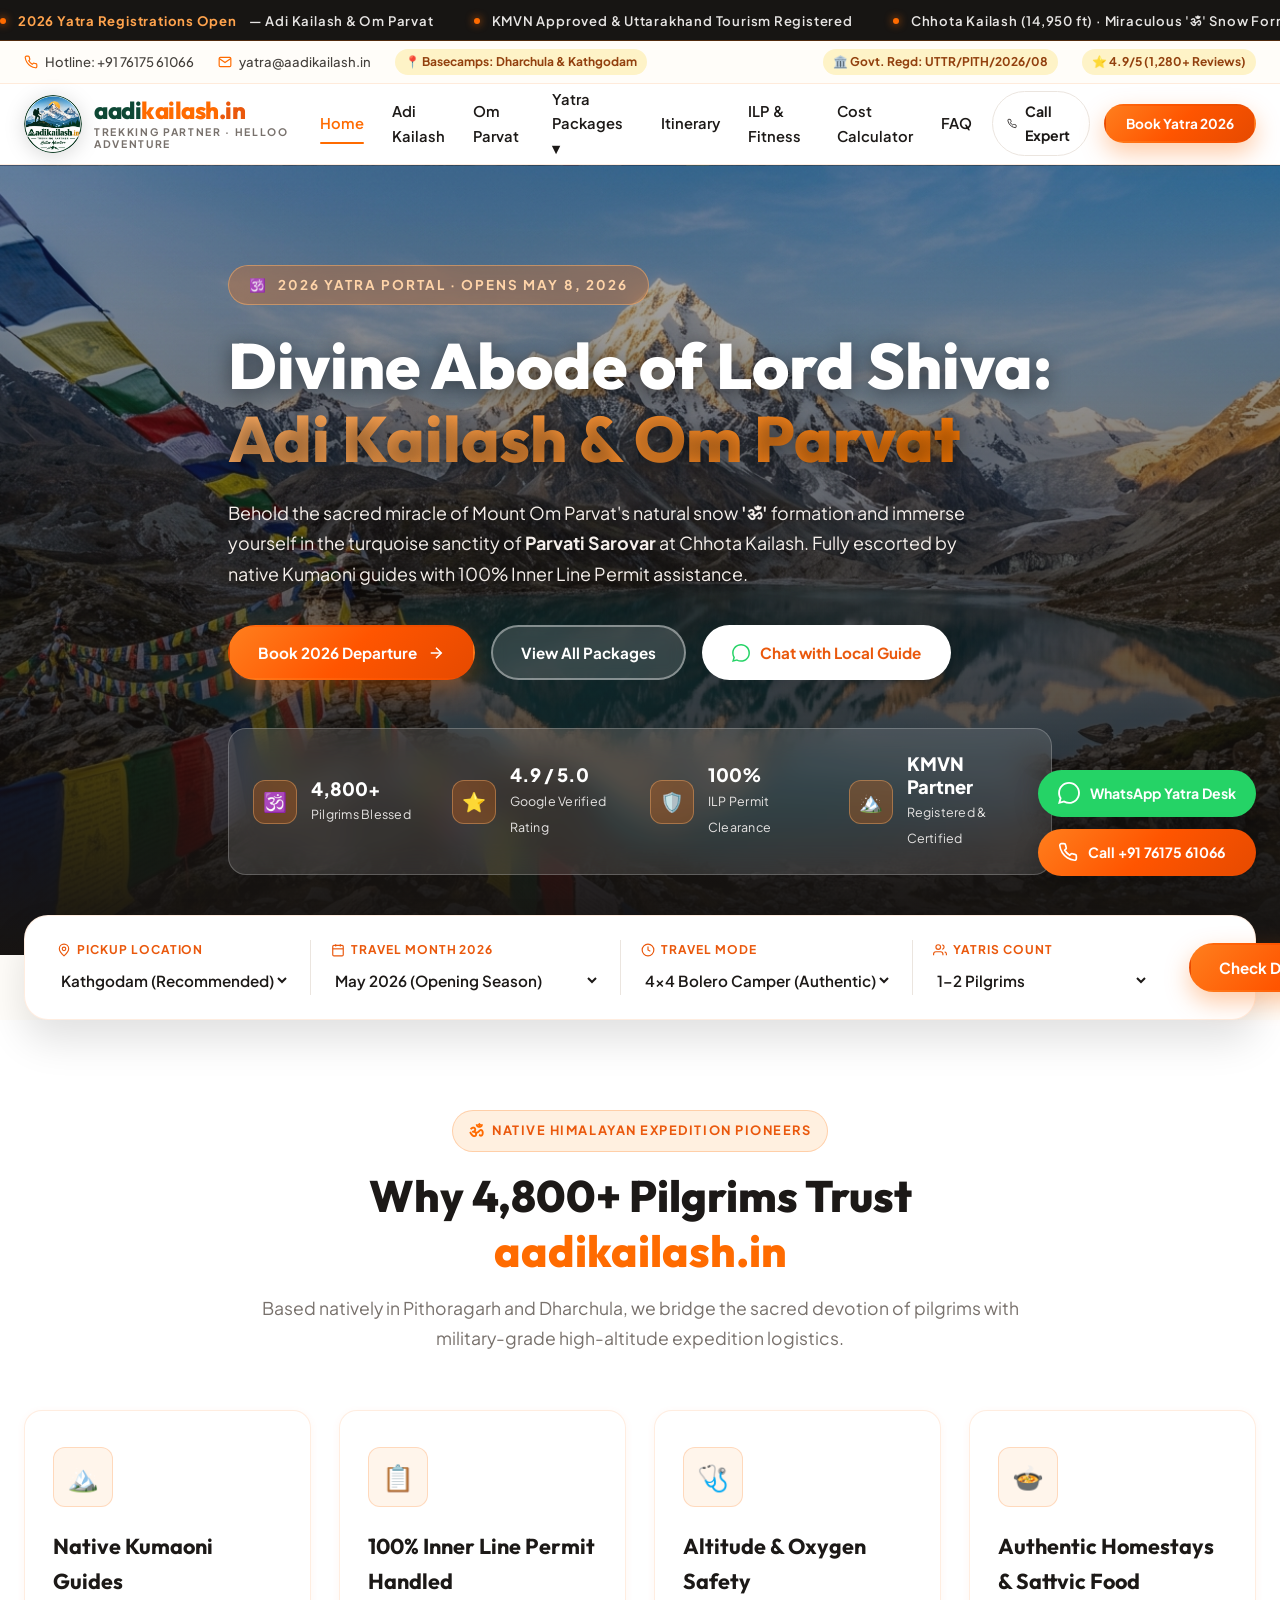
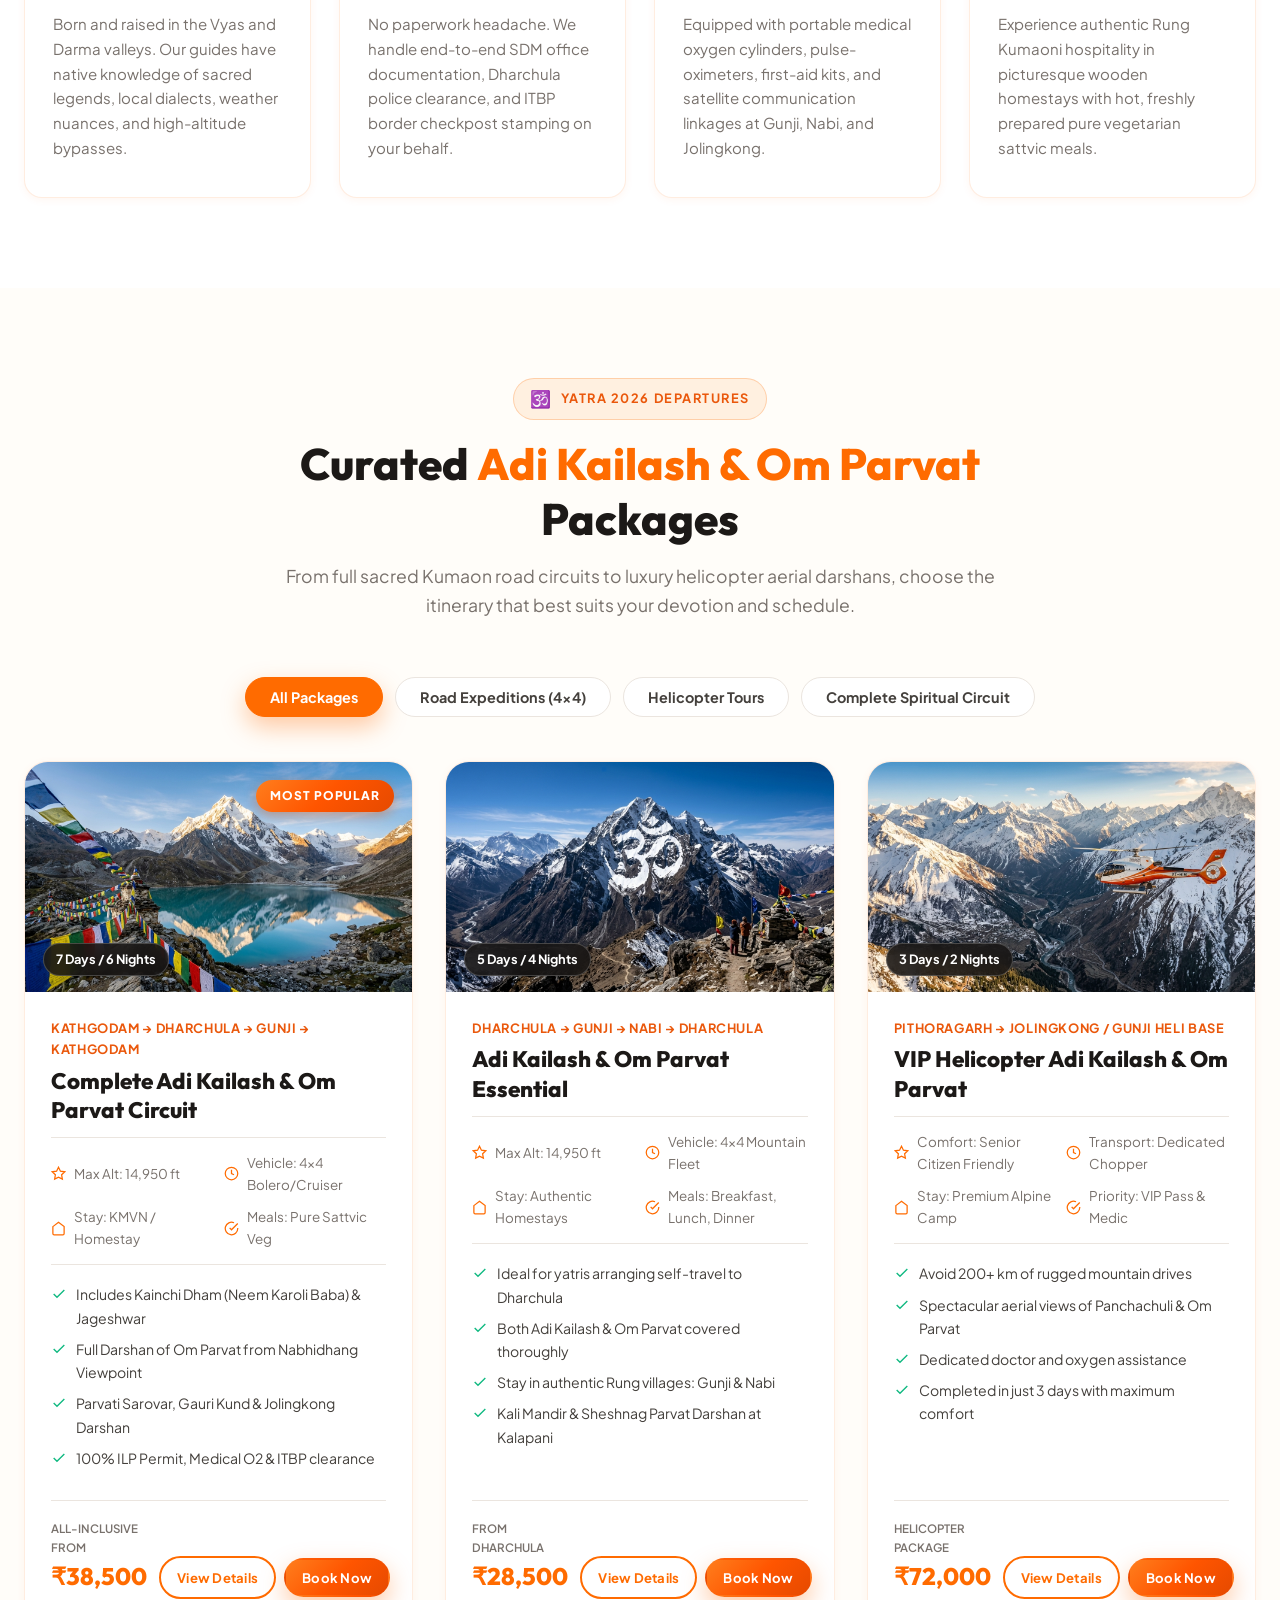
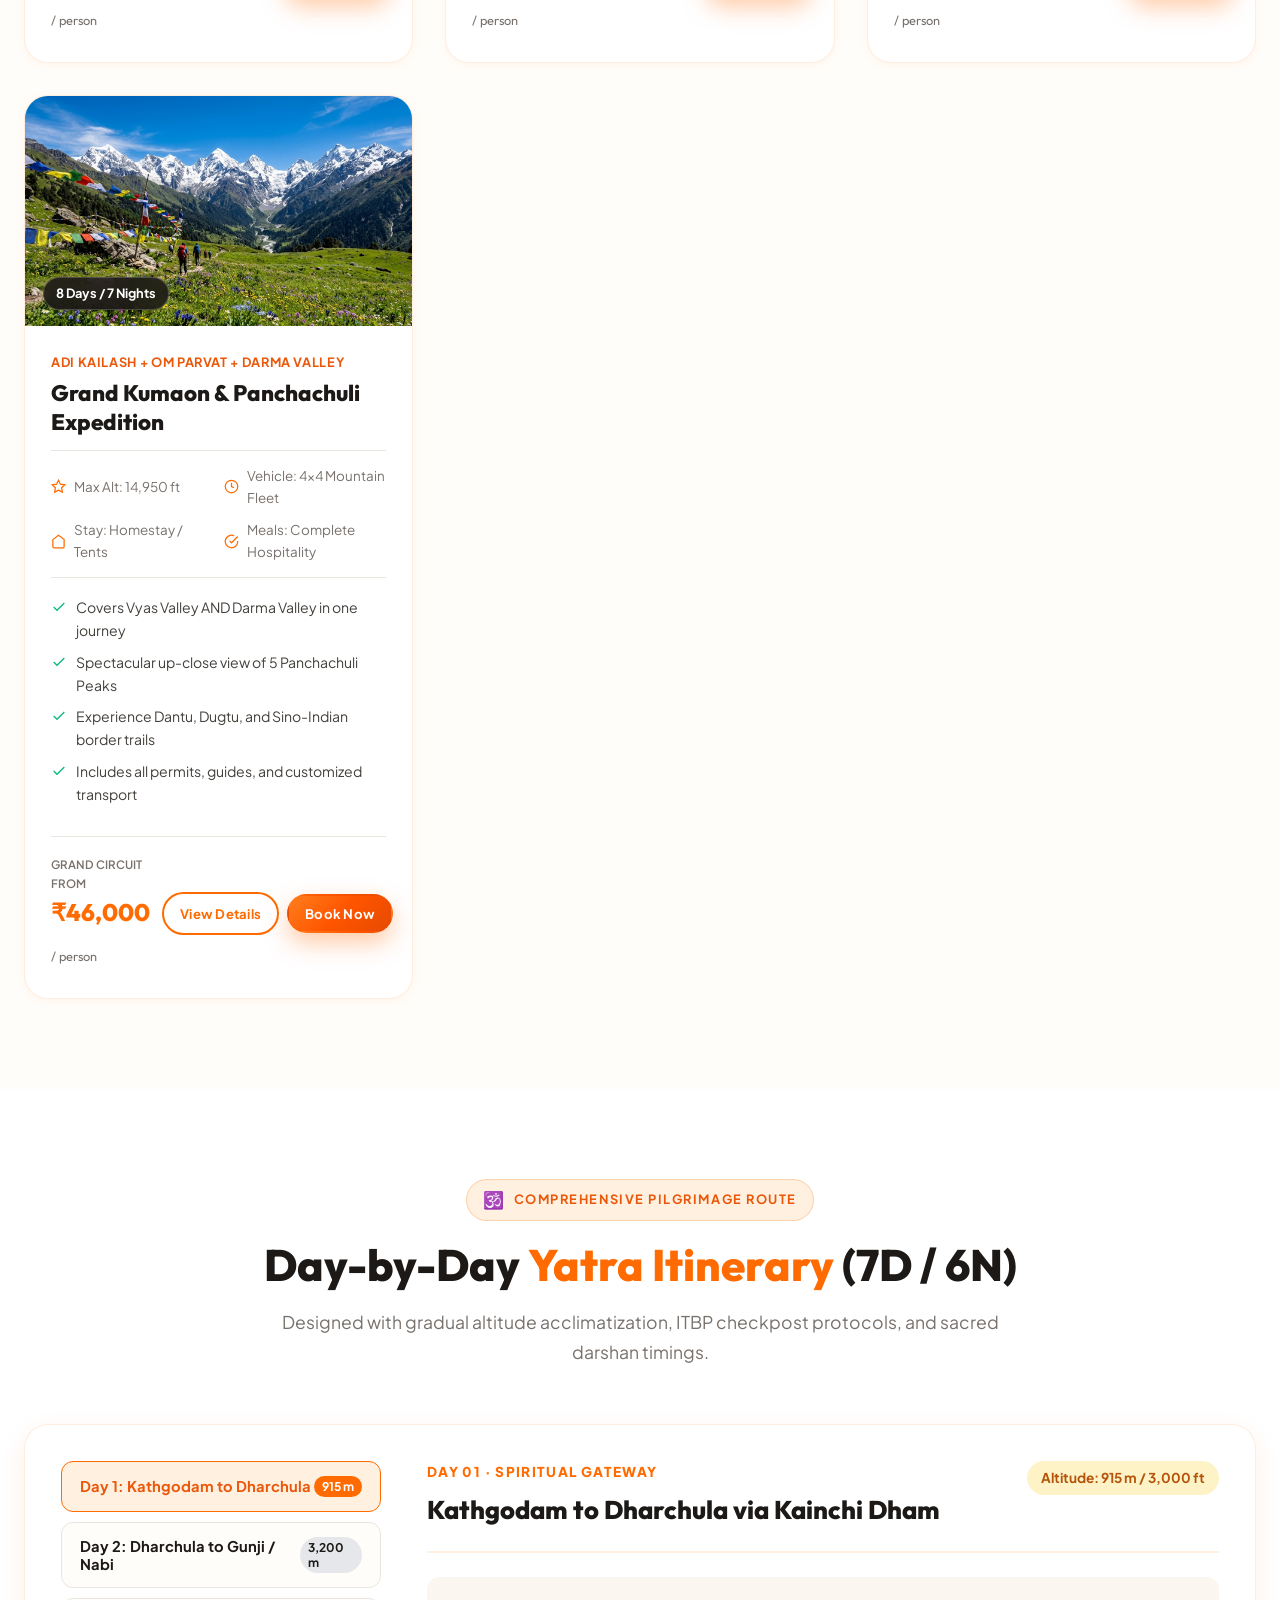
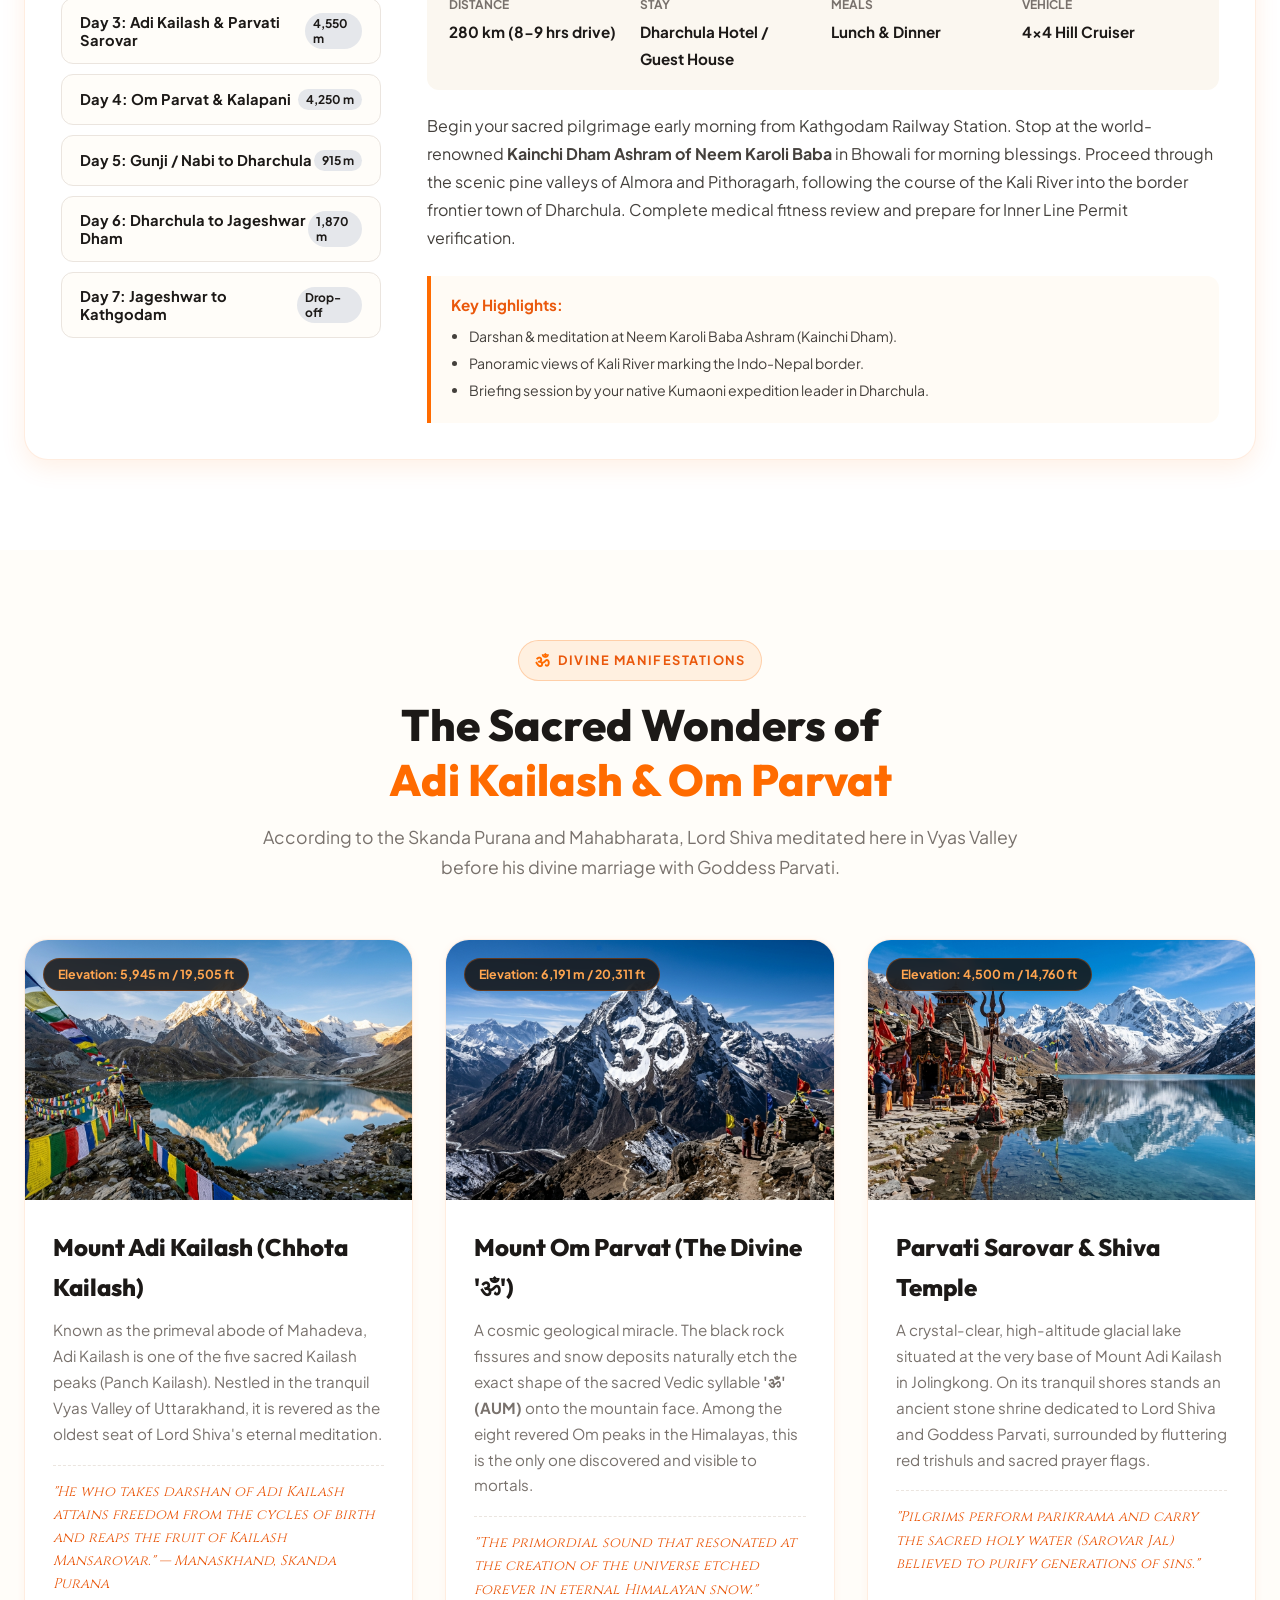
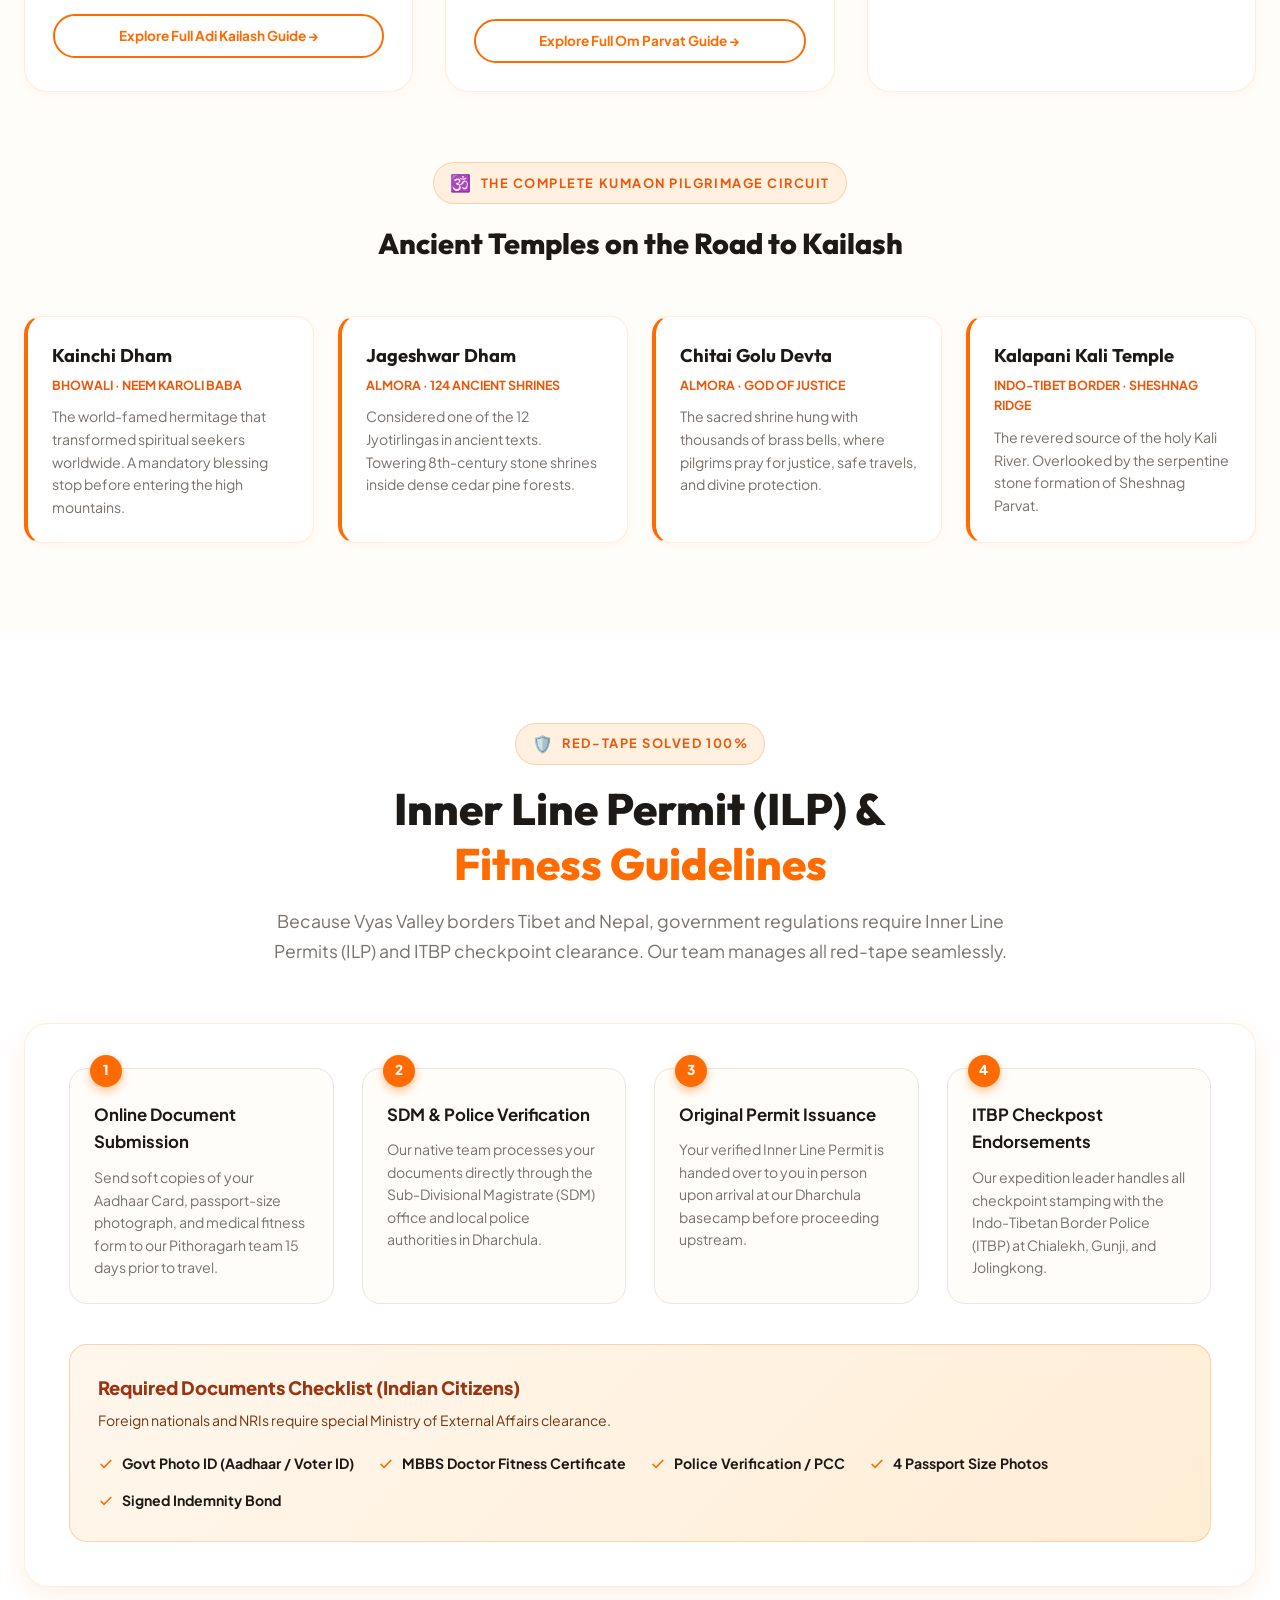
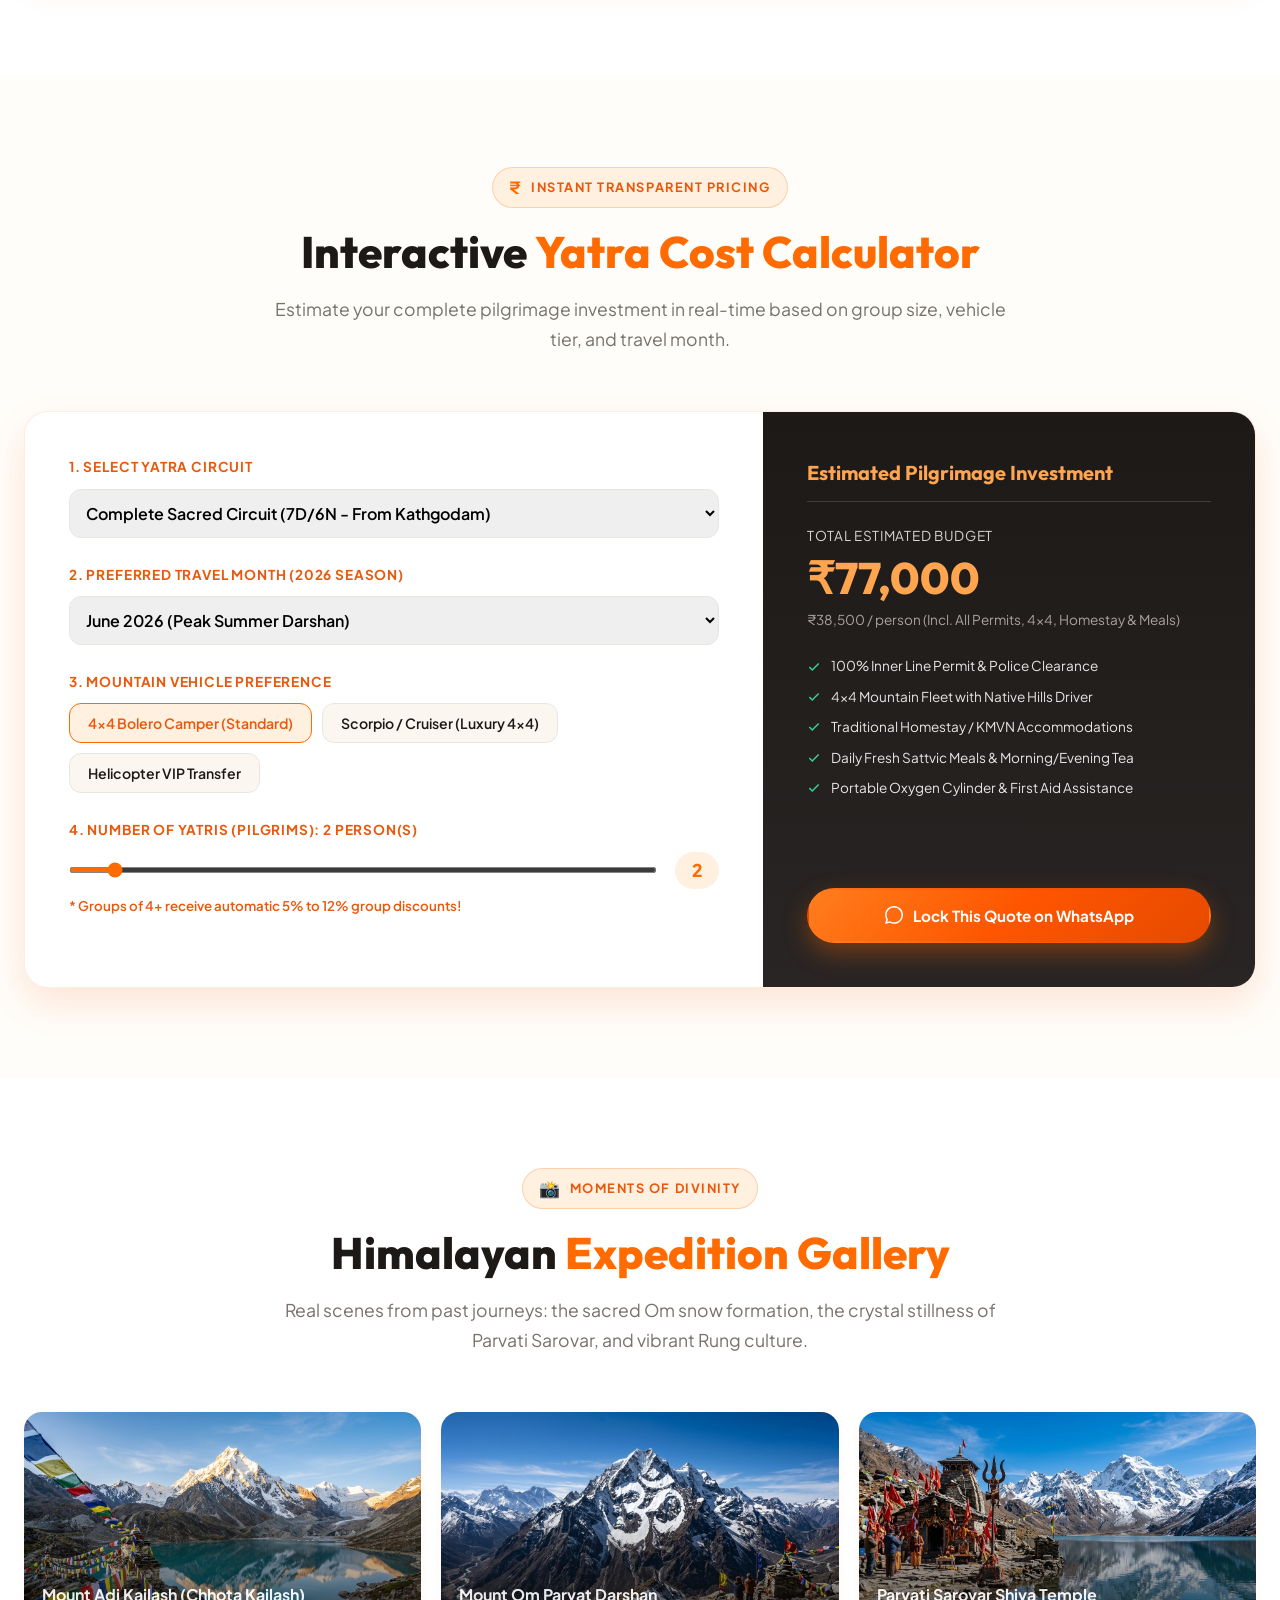
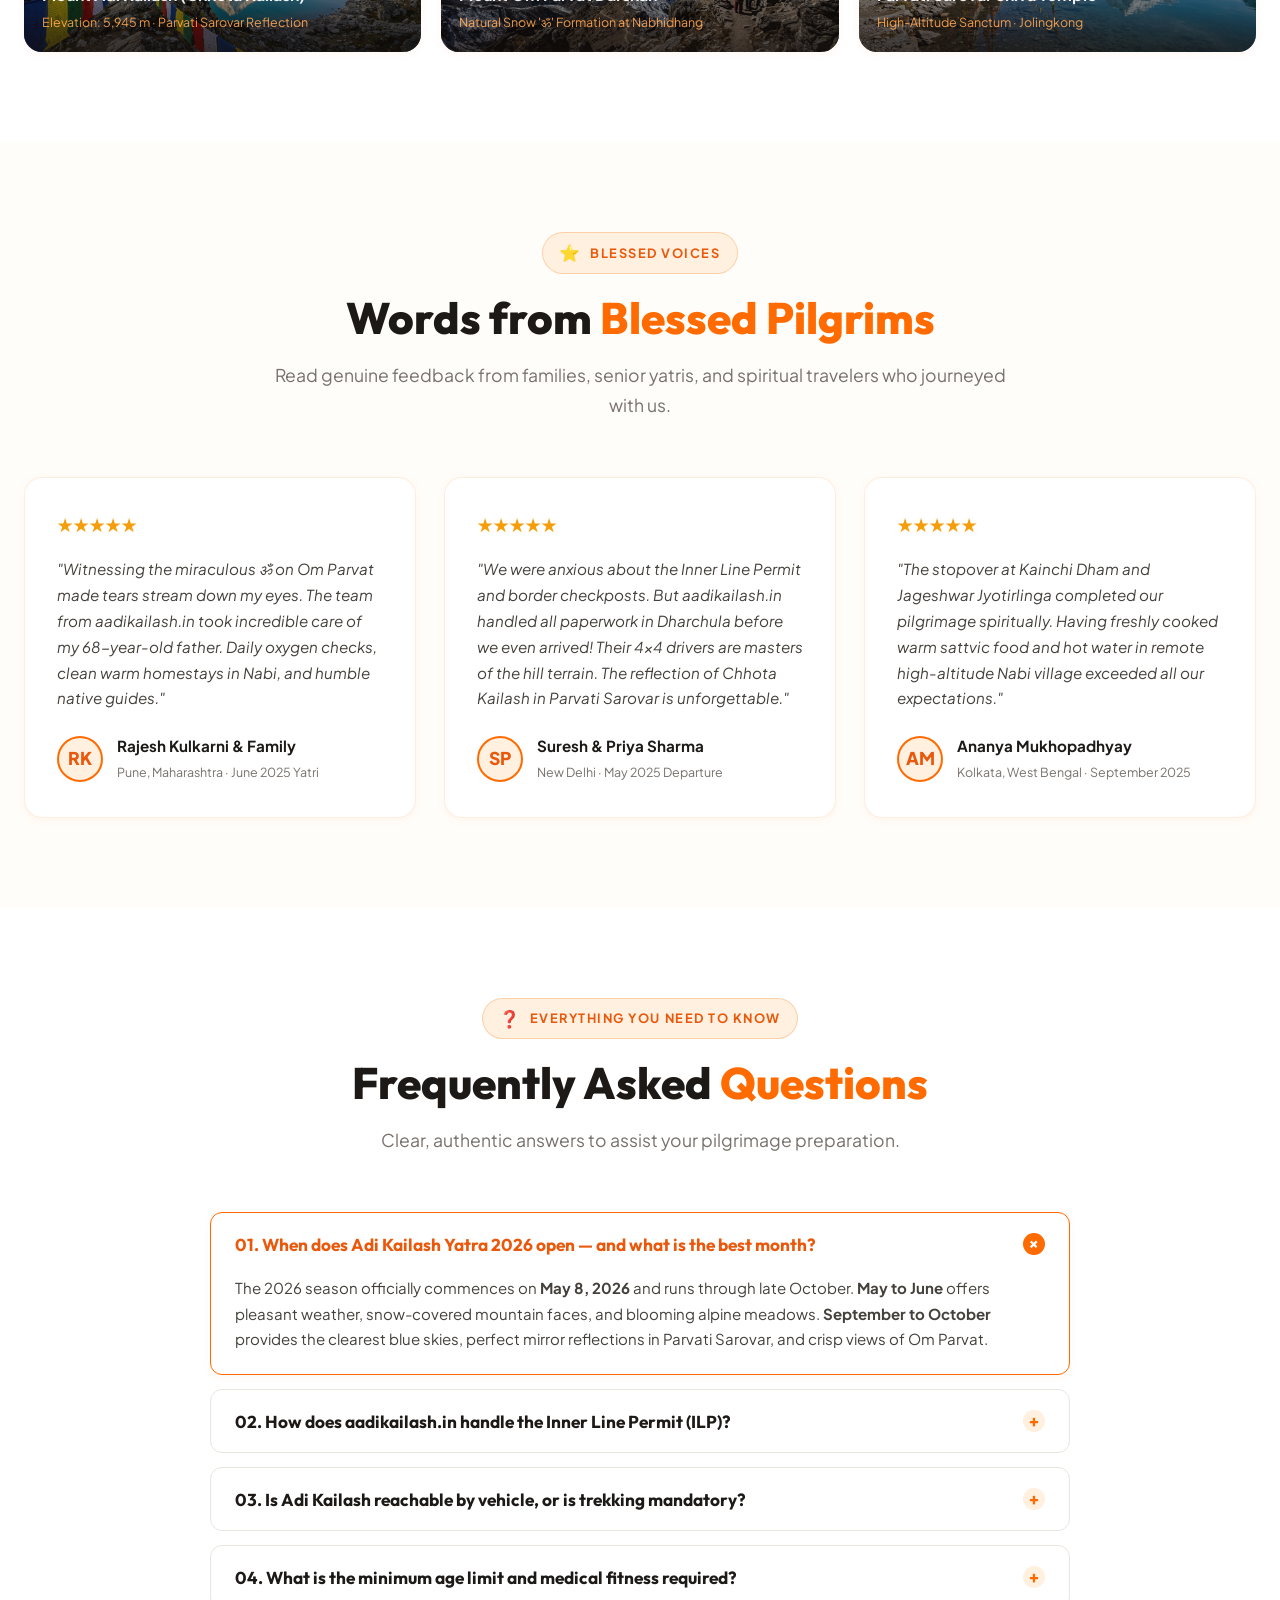
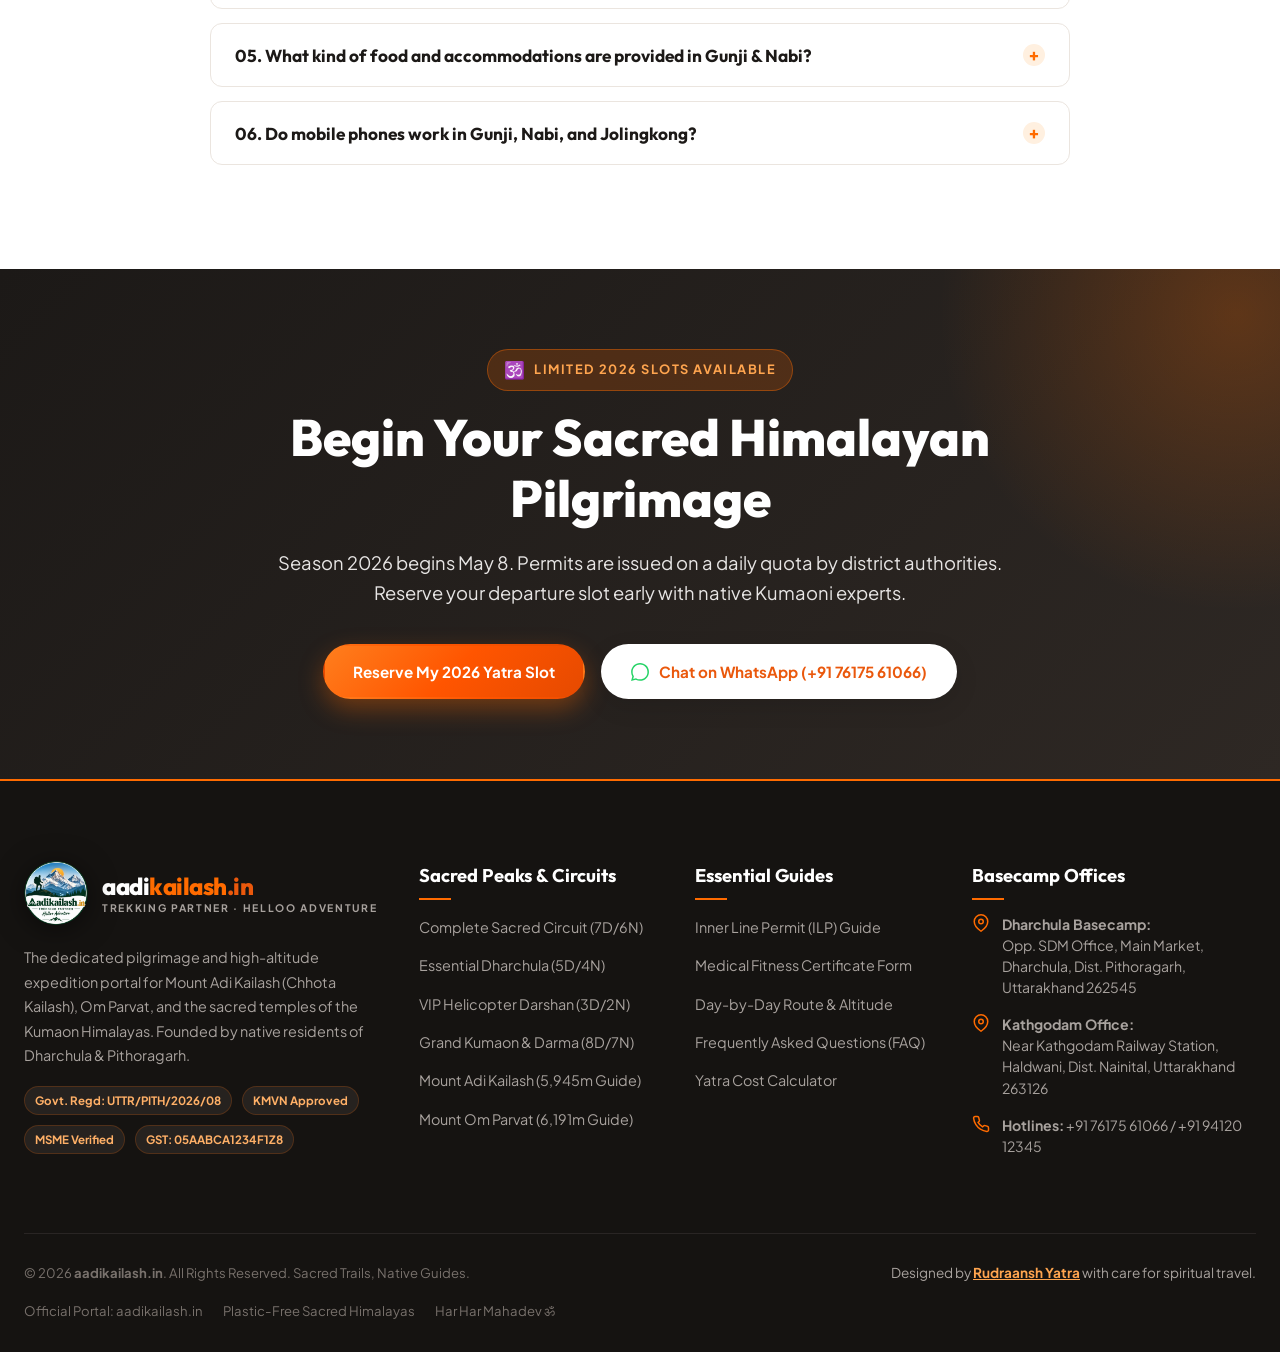
==== index.html @ 879757a5 "Initial release of aadikailash.in portal with dedicated package pages, FAQ hub, and official brand l" ====
<!DOCTYPE html>
<html lang="en">
<head>
  <meta charset="UTF-8">
  <meta name="viewport" content="width=device-width, initial-scale=1.0">
  <title>Adi Kailash & Om Parvat Yatra 2026 | aadikailash.in - Official Kumaon Expeditions</title>
  <meta name="description" content="Official pilgrimage portal for Adi Kailash (Chhota Kailash) and Om Parvat Yatra 2026. Native Kumaoni guides, 100% Inner Line Permit (ILP) assistance, KMVN approved, 4x4 mountain vehicles & medical oxygen support.">
  <meta name="keywords" content="Adi Kailash Yatra 2026, Om Parvat Yatra, Chhota Kailash, Parvati Sarovar, Jolingkong, Nabhidhang, Gunji Village, Dharchula, Kainchi Dham, Uttarakhand Tourism, aadikailash.in">
  
  <!-- Open Graph / Social Meta -->
  <meta property="og:title" content="Adi Kailash & Om Parvat Yatra 2026 | aadikailash.in">
  <meta property="og:description" content="Experience the divine miracle of Om Parvat and Mount Adi Kailash in Uttarakhand. 100% permit assistance, verified native guides, and authentic homestays.">
  <meta property="og:image" content="assets/images/hero-adi-kailash.jpg">
  <meta property="og:url" content="https://aadikailash.in">
  <meta property="og:type" content="website">

  <!-- Favicon -->
  <link rel="icon" type="image/png" href="assets/images/favicon.png">
  <link rel="apple-touch-icon" href="assets/images/favicon.png">

  <!-- Stylesheet -->
  <link rel="stylesheet" href="style.css">

  <!-- Structured Schema Data for Travel Agency & Pilgrimage -->
  <script type="application/ld+json">
  {
    "@context": "https://schema.org",
    "@type": "TravelAgency",
    "name": "aadikailash.in",
    "alternateName": "Adi Kailash & Om Parvat Expeditions - Trekking Partner Helloo Adventure",
    "url": "https://aadikailash.in",
    "logo": "https://aadikailash.in/assets/images/brand-logo.png",
    "telephone": "+917617561066",
    "priceRange": "₹₹₹",
    "address": {
      "@type": "PostalAddress",
      "streetAddress": "Main Market, Dharchula / Pithoragarh",
      "addressLocality": "Pithoragarh",
      "addressRegion": "Uttarakhand",
      "postalCode": "262545",
      "addressCountry": "IN"
    },
    "geo": {
      "@type": "GeoCoordinates",
      "latitude": "29.8516",
      "longitude": "80.5404"
    },
    "aggregateRating": {
      "@type": "AggregateRating",
      "ratingValue": "4.9",
      "reviewCount": "1280"
    }
  }
  </script>
</head>
<body>

  <!-- ==========================================================================
       1. TOP MARQUEE TICKER (GOTREK STYLE)
       ========================================================================== -->
  <div class="announcement-ticker" role="region" aria-label="Yatra Announcements">
    <div class="ticker-track">
      <div class="ticker-item">
        <span class="dot"></span>
        <span class="ticker-highlight">2026 Yatra Registrations Open</span> — Adi Kailash &amp; Om Parvat
      </div>
      <div class="ticker-item">
        <span class="dot"></span>
        <span>KMVN Approved &amp; Uttarakhand Tourism Registered</span>
      </div>
      <div class="ticker-item">
        <span class="dot"></span>
        <span>Chhota Kailash (14,950 ft) · Miraculous 'ॐ' Snow Formation · Parvati Sarovar</span>
      </div>
      <div class="ticker-item">
        <span class="dot"></span>
        <span class="ticker-highlight">100% Inner Line Permit (ILP) &amp; ITBP Clearance Handled</span>
      </div>
      <div class="ticker-item">
        <span class="dot"></span>
        <span>4.9 ★ Google Rating · 4,800+ Blessed Pilgrims</span>
      </div>
      <div class="ticker-item">
        <span class="dot"></span>
        <span>High-Altitude 4x4 Fleet &amp; Medical Oxygen Onboard</span>
      </div>
      <!-- Loop Items for continuous smooth scrolling -->
      <div class="ticker-item">
        <span class="dot"></span>
        <span class="ticker-highlight">2026 Yatra Registrations Open</span> — Adi Kailash &amp; Om Parvat
      </div>
      <div class="ticker-item">
        <span class="dot"></span>
        <span>KMVN Approved &amp; Uttarakhand Tourism Registered</span>
      </div>
      <div class="ticker-item">
        <span class="dot"></span>
        <span>Chhota Kailash (14,950 ft) · Miraculous 'ॐ' Snow Formation · Parvati Sarovar</span>
      </div>
      <div class="ticker-item">
        <span class="dot"></span>
        <span class="ticker-highlight">100% Inner Line Permit (ILP) &amp; ITBP Clearance Handled</span>
      </div>
    </div>
  </div>

  <!-- ==========================================================================
       2. TOP BAR (CONTACT & CREDENTIALS)
       ========================================================================== -->
  <div class="top-bar">
    <div class="container top-bar-inner">
      <div class="top-bar-left">
        <a href="tel:+917617561066" class="top-contact-link">
          <svg viewBox="0 0 24 24" fill="none" stroke="currentColor" stroke-width="2"><path d="M22 16.92v3a2 2 0 0 1-2.18 2 19.79 19.79 0 0 1-8.63-3.07 19.5 19.5 0 0 1-6-6 19.79 19.79 0 0 1-3.07-8.67A2 2 0 0 1 4.11 2h3a2 2 0 0 1 2 1.72 12.84 12.84 0 0 0 .7 2.81 2 2 0 0 1-.45 2.11L8.09 9.91a16 16 0 0 0 6 6l1.27-1.27a2 2 0 0 1 2.11-.45 12.84 12.84 0 0 0 2.81.7A2 2 0 0 1 22 16.92z"></path></svg>
          Hotline: +91 76175 61066
        </a>
        <a href="mailto:yatra@aadikailash.in" class="top-contact-link">
          <svg viewBox="0 0 24 24" fill="none" stroke="currentColor" stroke-width="2"><path d="M4 4h16c1.1 0 2 .9 2 2v12c0 1.1-.9 2-2 2H4c-1.1 0-2-.9-2-2V6c0-1.1.9-2 2-2z"></path><polyline points="22,6 12,13 2,6"></polyline></svg>
          yatra@aadikailash.in
        </a>
        <span class="trust-pill">📍 Basecamps: Dharchula &amp; Kathgodam</span>
      </div>
      <div class="top-bar-right">
        <span class="trust-pill">🏛️ Govt. Regd: UTTR/PITH/2026/08</span>
        <span class="trust-pill">⭐ 4.9/5 (1,280+ Reviews)</span>
      </div>
    </div>
  </div>

  <!-- ==========================================================================
       3. MAIN NAVIGATION HEADER
       ========================================================================== -->
  <header class="main-header" id="mainHeader">
    <div class="container header-inner">
      <div class="logo-wrapper">
        <a href="index.html" class="logo-link">
          <img src="assets/images/brand-logo.png" alt="aadikailash.in - Trekking Partner Helloo Adventure" class="logo-img">
          <div class="logo-brand-info">
            <div class="logo-brand-title">
              aadi<span class="brand-saffron">kailash</span><span class="brand-dot">.in</span>
            </div>
            <div class="logo-brand-sub">Trekking Partner · Helloo Adventure</div>
          </div>
        </a>
      </div>

      <nav class="nav-menu">
        <a href="#home" class="nav-link active">Home</a>
        <a href="adi-kailash.html" class="nav-link">Adi Kailash</a>
        <a href="om-parvat.html" class="nav-link">Om Parvat</a>
        <div class="nav-dropdown">
          <a href="#packages" class="nav-link">Yatra Packages ▾</a>
          <div class="nav-dropdown-menu">
            <a href="package-complete-circuit.html" class="nav-dropdown-item">
              <span>Complete Circuit (7D/6N)</span>
              <span class="badge">Popular</span>
            </a>
            <a href="package-essential.html" class="nav-dropdown-item">
              <span>Essential Dharchula (5D/4N)</span>
              <span class="badge">Best Value</span>
            </a>
            <a href="package-helicopter.html" class="nav-dropdown-item">
              <span>VIP Helicopter (3D/2N)</span>
              <span class="badge">VIP</span>
            </a>
            <a href="package-grand-kumaon.html" class="nav-dropdown-item">
              <span>Grand Kumaon &amp; Darma (8D/7N)</span>
              <span class="badge">Expedition</span>
            </a>
          </div>
        </div>
        <a href="#itinerary" class="nav-link">Itinerary</a>
        <a href="#permits" class="nav-link">ILP &amp; Fitness</a>
        <a href="#calculator" class="nav-link">Cost Calculator</a>
        <a href="faq.html" class="nav-link">FAQ</a>
      </nav>

      <div class="header-cta-group">
        <a href="tel:+917617561066" class="btn-header-call">
          <svg width="15" height="15" viewBox="0 0 24 24" fill="none" stroke="currentColor" stroke-width="2"><path d="M22 16.92v3a2 2 0 0 1-2.18 2 19.79 19.79 0 0 1-8.63-3.07 19.5 19.5 0 0 1-6-6 19.79 19.79 0 0 1-3.07-8.67A2 2 0 0 1 4.11 2h3a2 2 0 0 1 2 1.72 12.84 12.84 0 0 0 .7 2.81 2 2 0 0 1-.45 2.11L8.09 9.91a16 16 0 0 0 6 6l1.27-1.27a2 2 0 0 1 2.11-.45 12.84 12.84 0 0 0 2.81.7A2 2 0 0 1 22 16.92z"></path></svg>
          Call Expert
        </a>
        <button class="btn btn-primary btn-sm btn-open-booking" data-package-name="Adi Kailash & Om Parvat 2026">
          Book Yatra 2026
        </button>
        <button class="mobile-nav-toggle" id="mobileNavToggle" aria-label="Open Navigation Menu">
          <svg viewBox="0 0 24 24" fill="none" stroke="currentColor" stroke-width="2"><line x1="3" y1="12" x2="21" y2="12"></line><line x1="3" y1="6" x2="21" y2="6"></line><line x1="3" y1="18" x2="21" y2="18"></line></svg>
        </button>
      </div>
    </div>
  </header>

  <!-- Mobile Drawer -->
  <div class="drawer-overlay" id="drawerOverlay"></div>
  <aside class="mobile-drawer" id="mobileDrawer">
    <div class="drawer-header">
      <div style="display: flex; align-items: center; gap: 10px;">
        <img src="assets/images/brand-logo.png" alt="aadikailash.in" class="drawer-logo-img">
        <div class="logo-brand-info">
          <div class="logo-brand-title" style="font-size: 1.25rem;">
            aadi<span class="brand-saffron">kailash</span><span class="brand-dot">.in</span>
          </div>
          <div class="logo-brand-sub">Trekking Partner</div>
        </div>
      </div>
      <button class="drawer-close-btn" id="drawerCloseBtn">&times;</button>
    </div>
    <div class="mobile-nav-links">
      <a href="#home" class="mobile-nav-link">Home</a>
      <a href="adi-kailash.html" class="mobile-nav-link">Mount Adi Kailash Guide</a>
      <a href="om-parvat.html" class="mobile-nav-link">Mount Om Parvat Guide</a>
      <a href="package-complete-circuit.html" class="mobile-nav-link">7D/6N Complete Circuit (₹38,500)</a>
      <a href="package-essential.html" class="mobile-nav-link">5D/4N Essential Dharchula (₹28,500)</a>
      <a href="package-helicopter.html" class="mobile-nav-link">3D/2N VIP Helicopter (₹72,000)</a>
      <a href="package-grand-kumaon.html" class="mobile-nav-link">8D/7N Grand Kumaon &amp; Darma (₹46,000)</a>
      <a href="#packages" class="mobile-nav-link">All Yatra Packages</a>
      <a href="#itinerary" class="mobile-nav-link">Day-Wise Itinerary</a>
      <a href="#sacred-sites" class="mobile-nav-link">Sacred Highlights</a>
      <a href="#permits" class="mobile-nav-link">Inner Line Permit (ILP)</a>
      <a href="#calculator" class="mobile-nav-link">Cost Calculator</a>
      <a href="faq.html" class="mobile-nav-link">Frequently Asked Questions (FAQ)</a>
    </div>
    <div style="margin-top: auto; display: flex; flex-direction: column; gap: 12px;">
      <button class="btn btn-primary btn-open-booking" style="width: 100%;">Book Yatra 2026</button>
      <a href="https://wa.me/917617561066" class="btn btn-outline-orange" style="width: 100%;">WhatsApp Us</a>
    </div>
  </aside>

  <!-- ==========================================================================
       4. HERO SECTION
       ========================================================================== -->
  <section class="hero-section" id="home">
    <div class="container">
      <div class="hero-content">
        <div class="hero-badge">
          <span class="om-symbol">🕉️</span> 2026 YATRA PORTAL · OPENS MAY 8, 2026
        </div>
        
        <h1 class="hero-title">
          Divine Abode of Lord Shiva: <br>
          <span class="saffron-text">Adi Kailash &amp; Om Parvat</span>
        </h1>

        <p class="hero-description">
          Behold the sacred miracle of Mount Om Parvat's natural snow <strong>'ॐ'</strong> formation and immerse yourself in the turquoise sanctity of <strong>Parvati Sarovar</strong> at Chhota Kailash. Fully escorted by native Kumaoni guides with 100% Inner Line Permit assistance.
        </p>

        <div class="hero-cta-group">
          <button class="btn btn-primary btn-open-booking" data-package-name="Adi Kailash Standard 2026">
            Book 2026 Departure
            <svg width="18" height="18" viewBox="0 0 24 24" fill="none" stroke="currentColor" stroke-width="2"><line x1="5" y1="12" x2="19" y2="12"></line><polyline points="12 5 19 12 12 19"></polyline></svg>
          </button>
          <a href="#packages" class="btn btn-outline-white">
            View All Packages
          </a>
          <a href="https://wa.me/917617561066?text=Namaste!%20I%20want%20to%20inquire%20about%20Adi%20Kailash%20%26%20Om%20Parvat%20Yatra%202026." target="_blank" class="btn btn-white">
            <svg width="18" height="18" viewBox="0 0 24 24" fill="#25D366"><path d="M.057 24l1.687-6.163c-1.041-1.804-1.588-3.849-1.587-5.946.003-6.556 5.338-11.891 11.893-11.891 3.181.001 6.167 1.24 8.413 3.488 2.245 2.248 3.481 5.236 3.48 8.414-.003 6.557-5.338 11.892-11.893 11.892-1.99-.001-3.951-.5-5.688-1.448l-6.305 1.654zm6.597-3.807c1.676.995 3.276 1.591 5.392 1.592 5.448 0 9.886-4.434 9.889-9.885.002-5.462-4.415-9.89-9.881-9.892-5.452 0-9.887 4.434-9.889 9.884-.001 2.225.651 3.891 1.746 5.634l-.999 3.648 3.742-.981z"/></svg>
            Chat with Local Guide
          </a>
        </div>

        <div class="hero-trust-bar">
          <div class="trust-item">
            <div class="trust-icon-box">🕉️</div>
            <div class="trust-item-text">
              <strong>4,800+</strong>
              <span>Pilgrims Blessed</span>
            </div>
          </div>
          <div class="trust-item">
            <div class="trust-icon-box">⭐</div>
            <div class="trust-item-text">
              <strong>4.9 / 5.0</strong>
              <span>Google Verified Rating</span>
            </div>
          </div>
          <div class="trust-item">
            <div class="trust-icon-box">🛡️</div>
            <div class="trust-item-text">
              <strong>100%</strong>
              <span>ILP Permit Clearance</span>
            </div>
          </div>
          <div class="trust-item">
            <div class="trust-icon-box">🏔️</div>
            <div class="trust-item-text">
              <strong>KMVN Partner</strong>
              <span>Registered &amp; Certified</span>
            </div>
          </div>
        </div>
      </div>
    </div>
  </section>

  <!-- ==========================================================================
       5. QUICK BOOKING / SEARCH STRIP
       ========================================================================== -->
  <div class="container quick-booking-strip">
    <div class="quick-strip-card">
      <div class="quick-field">
        <label>
          <svg width="14" height="14" viewBox="0 0 24 24" fill="none" stroke="currentColor" stroke-width="2"><path d="M12 2a8 8 0 0 0-8 8c0 5.25 8 12 8 12s8-6.75 8-12a8 8 0 0 0-8-8z"></path><circle cx="12" cy="10" r="3"></circle></svg>
          Pickup Location
        </label>
        <select id="quickCity">
          <option value="Kathgodam / Haldwani">Kathgodam (Recommended)</option>
          <option value="Dharchula Basecamp">Dharchula Direct</option>
          <option value="Delhi Airport / NCR">Delhi NCR / Airport</option>
          <option value="Pantnagar Airport">Pantnagar Airport (Flight)</option>
        </select>
      </div>

      <div class="quick-field">
        <label>
          <svg width="14" height="14" viewBox="0 0 24 24" fill="none" stroke="currentColor" stroke-width="2"><rect x="3" y="4" width="18" height="18" rx="2" ry="2"></rect><line x1="16" y1="2" x2="16" y2="6"></line><line x1="8" y1="2" x2="8" y2="6"></line><line x1="3" y1="10" x2="21" y2="10"></line></svg>
          Travel Month 2026
        </label>
        <select id="quickMonth">
          <option value="May 2026">May 2026 (Opening Season)</option>
          <option value="June 2026">June 2026 (Clear Views)</option>
          <option value="September 2026">September 2026 (Post-Monsoon)</option>
          <option value="October 2026">October 2026 (Crisp Snow)</option>
        </select>
      </div>

      <div class="quick-field">
        <label>
          <svg width="14" height="14" viewBox="0 0 24 24" fill="none" stroke="currentColor" stroke-width="2"><circle cx="12" cy="12" r="10"></circle><polyline points="12 6 12 12 16 14"></polyline></svg>
          Travel Mode
        </label>
        <select id="quickMode">
          <option value="4x4 Bolero Camper Fleet">4x4 Bolero Camper (Authentic)</option>
          <option value="Luxury 4x4 Scorpio / Cruiser">Luxury 4x4 Scorpio / Cruiser</option>
          <option value="VIP Helicopter Darshan">VIP Helicopter Darshan</option>
        </select>
      </div>

      <div class="quick-field">
        <label>
          <svg width="14" height="14" viewBox="0 0 24 24" fill="none" stroke="currentColor" stroke-width="2"><path d="M17 21v-2a4 4 0 0 0-4-4H5a4 4 0 0 0-4 4v2"></path><circle cx="9" cy="7" r="4"></circle><path d="M23 21v-2a4 4 0 0 0-3-3.87"></path><path d="M16 3.13a4 4 0 0 1 0 7.75"></path></svg>
          Yatris Count
        </label>
        <select id="quickTravellers">
          <option value="1-2 Pilgrims">1–2 Pilgrims</option>
          <option value="3-5 Pilgrims (Family)">3–5 Pilgrims (Family)</option>
          <option value="6-10 Pilgrims (Group)">6–10 Pilgrims (Group)</option>
          <option value="11+ Pilgrims (Yatra Sangha)">11+ Pilgrims (Yatra Sangha)</option>
        </select>
      </div>

      <button class="btn btn-primary" id="quickSearchBtn">
        Check Dates &amp; Rates
      </button>
    </div>
  </div>

  <!-- ==========================================================================
       6. WHY CHOOSE AADIKAILASH.IN (NATIVE KUMAONI PIONEERS)
       ========================================================================== -->
  <section class="section section-light" id="about">
    <div class="container">
      <div class="section-header">
        <div class="section-tag">
          <span class="om-symbol">ॐ</span> Native Himalayan Expedition Pioneers
        </div>
        <h2 class="section-title">
          Why 4,800+ Pilgrims Trust <span class="highlight">aadikailash.in</span>
        </h2>
        <p class="section-subtitle">
          Based natively in Pithoragarh and Dharchula, we bridge the sacred devotion of pilgrims with military-grade high-altitude expedition logistics.
        </p>
      </div>

      <div class="pillars-grid">
        <div class="pillar-card">
          <div class="pillar-icon-wrap">🏔️</div>
          <h3>Native Kumaoni Guides</h3>
          <p>
            Born and raised in the Vyas and Darma valleys. Our guides have native knowledge of sacred legends, local dialects, weather nuances, and high-altitude bypasses.
          </p>
        </div>

        <div class="pillar-card">
          <div class="pillar-icon-wrap">📋</div>
          <h3>100% Inner Line Permit Handled</h3>
          <p>
            No paperwork headache. We handle end-to-end SDM office documentation, Dharchula police clearance, and ITBP border checkpost stamping on your behalf.
          </p>
        </div>

        <div class="pillar-card">
          <div class="pillar-icon-wrap">🩺</div>
          <h3>Altitude &amp; Oxygen Safety</h3>
          <p>
            Equipped with portable medical oxygen cylinders, pulse-oximeters, first-aid kits, and satellite communication linkages at Gunji, Nabi, and Jolingkong.
          </p>
        </div>

        <div class="pillar-card">
          <div class="pillar-icon-wrap">🍲</div>
          <h3>Authentic Homestays &amp; Sattvic Food</h3>
          <p>
            Experience authentic Rung Kumaoni hospitality in picturesque wooden homestays with hot, freshly prepared pure vegetarian sattvic meals.
          </p>
        </div>
      </div>
    </div>
  </section>

  <!-- ==========================================================================
       7. CURATED YATRA PACKAGES
       ========================================================================== -->
  <section class="section section-cream" id="packages">
    <div class="container">
      <div class="section-header">
        <div class="section-tag">
          <span class="om-symbol">🕉️</span> Yatra 2026 Departures
        </div>
        <h2 class="section-title">
          Curated <span class="highlight">Adi Kailash &amp; Om Parvat</span> Packages
        </h2>
        <p class="section-subtitle">
          From full sacred Kumaon road circuits to luxury helicopter aerial darshans, choose the itinerary that best suits your devotion and schedule.
        </p>
      </div>

      <div class="packages-filter-tabs">
        <button class="filter-tab active" data-filter="all">All Packages</button>
        <button class="filter-tab" data-filter="road">Road Expeditions (4x4)</button>
        <button class="filter-tab" data-filter="helicopter">Helicopter Tours</button>
        <button class="filter-tab" data-filter="circuit">Complete Spiritual Circuit</button>
      </div>

      <div class="packages-grid">
        <!-- Package 1: Complete Sacred Kumaon (Most Popular) -->
        <div class="package-card" data-category="road">
          <div class="package-badge-popular">Most Popular</div>
          <div class="package-img-wrap">
            <a href="package-complete-circuit.html" aria-label="View Complete Adi Kailash & Om Parvat Circuit Details">
              <img src="assets/images/hero-adi-kailash.jpg" alt="Adi Kailash Peak & Parvati Sarovar">
            </a>
            <span class="package-duration-pill">7 Days / 6 Nights</span>
          </div>
          <div class="package-body">
            <span class="package-route-tag">Kathgodam → Dharchula → Gunji → Kathgodam</span>
            <h3 class="package-title">
              <a href="package-complete-circuit.html" style="color: inherit;">Complete Adi Kailash &amp; Om Parvat Circuit</a>
            </h3>
            
            <div class="package-meta-list">
              <div class="meta-item">
                <svg viewBox="0 0 24 24" fill="none" stroke="currentColor" stroke-width="2"><path d="M12 2l3.09 6.26L22 9.27l-5 4.87 1.18 6.88L12 17.77l-6.18 3.25L7 14.14 2 9.27l6.91-1.01L12 2z"></path></svg>
                Max Alt: 14,950 ft
              </div>
              <div class="meta-item">
                <svg viewBox="0 0 24 24" fill="none" stroke="currentColor" stroke-width="2"><circle cx="12" cy="12" r="10"></circle><polyline points="12 6 12 12 16 14"></polyline></svg>
                Vehicle: 4x4 Bolero/Cruiser
              </div>
              <div class="meta-item">
                <svg viewBox="0 0 24 24" fill="none" stroke="currentColor" stroke-width="2"><path d="M3 9l9-7 9 7v11a2 2 0 0 1-2 2H5a2 2 0 0 1-2-2z"></path></svg>
                Stay: KMVN / Homestay
              </div>
              <div class="meta-item">
                <svg viewBox="0 0 24 24" fill="none" stroke="currentColor" stroke-width="2"><path d="M22 11.08V12a10 10 0 1 1-5.93-9.14"></path><polyline points="22 4 12 14.01 9 11.01"></polyline></svg>
                Meals: Pure Sattvic Veg
              </div>
            </div>

            <ul class="package-features-list">
              <li>
                <svg viewBox="0 0 24 24" fill="none" stroke="currentColor" stroke-width="2"><polyline points="20 6 9 17 4 12"></polyline></svg>
                Includes Kainchi Dham (Neem Karoli Baba) &amp; Jageshwar
              </li>
              <li>
                <svg viewBox="0 0 24 24" fill="none" stroke="currentColor" stroke-width="2"><polyline points="20 6 9 17 4 12"></polyline></svg>
                Full Darshan of Om Parvat from Nabhidhang Viewpoint
              </li>
              <li>
                <svg viewBox="0 0 24 24" fill="none" stroke="currentColor" stroke-width="2"><polyline points="20 6 9 17 4 12"></polyline></svg>
                Parvati Sarovar, Gauri Kund &amp; Jolingkong Darshan
              </li>
              <li>
                <svg viewBox="0 0 24 24" fill="none" stroke="currentColor" stroke-width="2"><polyline points="20 6 9 17 4 12"></polyline></svg>
                100% ILP Permit, Medical O2 &amp; ITBP clearance
              </li>
            </ul>

            <div class="package-footer">
              <div class="package-price-wrap">
                <span class="label">All-Inclusive From</span>
                <strong class="price">₹38,500 <small style="font-size: 0.8rem; font-weight: normal; color: var(--text-muted);">/ person</small></strong>
              </div>
              <div class="package-footer-actions">
                <a href="package-complete-circuit.html" class="btn btn-outline-orange btn-xs">View Details</a>
                <button class="btn btn-primary btn-xs btn-open-booking" data-package-name="Complete Sacred Kumaon & Adi Kailash (7D/6N)">
                  Book Now
                </button>
              </div>
            </div>
          </div>
        </div>

        <!-- Package 2: Dharchula to Dharchula Essential -->
        <div class="package-card" data-category="road">
          <div class="package-img-wrap">
            <a href="package-essential.html" aria-label="View Adi Kailash & Om Parvat Essential Details">
              <img src="assets/images/om-parvat.jpg" alt="Mount Om Parvat with Sacred OM">
            </a>
            <span class="package-duration-pill">5 Days / 4 Nights</span>
          </div>
          <div class="package-body">
            <span class="package-route-tag">Dharchula → Gunji → Nabi → Dharchula</span>
            <h3 class="package-title">
              <a href="package-essential.html" style="color: inherit;">Adi Kailash &amp; Om Parvat Essential</a>
            </h3>
            
            <div class="package-meta-list">
              <div class="meta-item">
                <svg viewBox="0 0 24 24" fill="none" stroke="currentColor" stroke-width="2"><path d="M12 2l3.09 6.26L22 9.27l-5 4.87 1.18 6.88L12 17.77l-6.18 3.25L7 14.14 2 9.27l6.91-1.01L12 2z"></path></svg>
                Max Alt: 14,950 ft
              </div>
              <div class="meta-item">
                <svg viewBox="0 0 24 24" fill="none" stroke="currentColor" stroke-width="2"><circle cx="12" cy="12" r="10"></circle><polyline points="12 6 12 12 16 14"></polyline></svg>
                Vehicle: 4x4 Mountain Fleet
              </div>
              <div class="meta-item">
                <svg viewBox="0 0 24 24" fill="none" stroke="currentColor" stroke-width="2"><path d="M3 9l9-7 9 7v11a2 2 0 0 1-2 2H5a2 2 0 0 1-2-2z"></path></svg>
                Stay: Authentic Homestays
              </div>
              <div class="meta-item">
                <svg viewBox="0 0 24 24" fill="none" stroke="currentColor" stroke-width="2"><path d="M22 11.08V12a10 10 0 1 1-5.93-9.14"></path><polyline points="22 4 12 14.01 9 11.01"></polyline></svg>
                Meals: Breakfast, Lunch, Dinner
              </div>
            </div>

            <ul class="package-features-list">
              <li>
                <svg viewBox="0 0 24 24" fill="none" stroke="currentColor" stroke-width="2"><polyline points="20 6 9 17 4 12"></polyline></svg>
                Ideal for yatris arranging self-travel to Dharchula
              </li>
              <li>
                <svg viewBox="0 0 24 24" fill="none" stroke="currentColor" stroke-width="2"><polyline points="20 6 9 17 4 12"></polyline></svg>
                Both Adi Kailash &amp; Om Parvat covered thoroughly
              </li>
              <li>
                <svg viewBox="0 0 24 24" fill="none" stroke="currentColor" stroke-width="2"><polyline points="20 6 9 17 4 12"></polyline></svg>
                Stay in authentic Rung villages: Gunji &amp; Nabi
              </li>
              <li>
                <svg viewBox="0 0 24 24" fill="none" stroke="currentColor" stroke-width="2"><polyline points="20 6 9 17 4 12"></polyline></svg>
                Kali Mandir &amp; Sheshnag Parvat Darshan at Kalapani
              </li>
            </ul>

            <div class="package-footer">
              <div class="package-price-wrap">
                <span class="label">From Dharchula</span>
                <strong class="price">₹28,500 <small style="font-size: 0.8rem; font-weight: normal; color: var(--text-muted);">/ person</small></strong>
              </div>
              <div class="package-footer-actions">
                <a href="package-essential.html" class="btn btn-outline-orange btn-xs">View Details</a>
                <button class="btn btn-primary btn-xs btn-open-booking" data-package-name="Adi Kailash Essential (5D/4N Dharchula)">
                  Book Now
                </button>
              </div>
            </div>
          </div>
        </div>

        <!-- Package 3: VIP Helicopter Darshan -->
        <div class="package-card" data-category="helicopter">
          <div class="package-img-wrap">
            <a href="package-helicopter.html" aria-label="View VIP Helicopter Adi Kailash Details">
              <img src="assets/images/helicopter-yatra.jpg" alt="VIP Helicopter Adi Kailash">
            </a>
            <span class="package-duration-pill">3 Days / 2 Nights</span>
          </div>
          <div class="package-body">
            <span class="package-route-tag">Pithoragarh → Jolingkong / Gunji Heli Base</span>
            <h3 class="package-title">
              <a href="package-helicopter.html" style="color: inherit;">VIP Helicopter Adi Kailash &amp; Om Parvat</a>
            </h3>
            
            <div class="package-meta-list">
              <div class="meta-item">
                <svg viewBox="0 0 24 24" fill="none" stroke="currentColor" stroke-width="2"><path d="M12 2l3.09 6.26L22 9.27l-5 4.87 1.18 6.88L12 17.77l-6.18 3.25L7 14.14 2 9.27l6.91-1.01L12 2z"></path></svg>
                Comfort: Senior Citizen Friendly
              </div>
              <div class="meta-item">
                <svg viewBox="0 0 24 24" fill="none" stroke="currentColor" stroke-width="2"><circle cx="12" cy="12" r="10"></circle><polyline points="12 6 12 12 16 14"></polyline></svg>
                Transport: Dedicated Chopper
              </div>
              <div class="meta-item">
                <svg viewBox="0 0 24 24" fill="none" stroke="currentColor" stroke-width="2"><path d="M3 9l9-7 9 7v11a2 2 0 0 1-2 2H5a2 2 0 0 1-2-2z"></path></svg>
                Stay: Premium Alpine Camp
              </div>
              <div class="meta-item">
                <svg viewBox="0 0 24 24" fill="none" stroke="currentColor" stroke-width="2"><path d="M22 11.08V12a10 10 0 1 1-5.93-9.14"></path><polyline points="22 4 12 14.01 9 11.01"></polyline></svg>
                Priority: VIP Pass &amp; Medic
              </div>
            </div>

            <ul class="package-features-list">
              <li>
                <svg viewBox="0 0 24 24" fill="none" stroke="currentColor" stroke-width="2"><polyline points="20 6 9 17 4 12"></polyline></svg>
                Avoid 200+ km of rugged mountain drives
              </li>
              <li>
                <svg viewBox="0 0 24 24" fill="none" stroke="currentColor" stroke-width="2"><polyline points="20 6 9 17 4 12"></polyline></svg>
                Spectacular aerial views of Panchachuli &amp; Om Parvat
              </li>
              <li>
                <svg viewBox="0 0 24 24" fill="none" stroke="currentColor" stroke-width="2"><polyline points="20 6 9 17 4 12"></polyline></svg>
                Dedicated doctor and oxygen assistance
              </li>
              <li>
                <svg viewBox="0 0 24 24" fill="none" stroke="currentColor" stroke-width="2"><polyline points="20 6 9 17 4 12"></polyline></svg>
                Completed in just 3 days with maximum comfort
              </li>
            </ul>

            <div class="package-footer">
              <div class="package-price-wrap">
                <span class="label">Helicopter Package</span>
                <strong class="price">₹72,000 <small style="font-size: 0.8rem; font-weight: normal; color: var(--text-muted);">/ person</small></strong>
              </div>
              <div class="package-footer-actions">
                <a href="package-helicopter.html" class="btn btn-outline-orange btn-xs">View Details</a>
                <button class="btn btn-primary btn-xs btn-open-booking" data-package-name="VIP Helicopter Adi Kailash (3D/2N)">
                  Book Now
                </button>
              </div>
            </div>
          </div>
        </div>

        <!-- Package 4: Grand Circuit + Darma Valley -->
        <div class="package-card" data-category="circuit">
          <div class="package-img-wrap">
            <a href="package-grand-kumaon.html" aria-label="View Grand Kumaon & Panchachuli Details">
              <img src="assets/images/panchachuli-darma.jpg" alt="Darma Valley & Panchachuli Base">
            </a>
            <span class="package-duration-pill">8 Days / 7 Nights</span>
          </div>
          <div class="package-body">
            <span class="package-route-tag">Adi Kailash + Om Parvat + Darma Valley</span>
            <h3 class="package-title">
              <a href="package-grand-kumaon.html" style="color: inherit;">Grand Kumaon &amp; Panchachuli Expedition</a>
            </h3>
            
            <div class="package-meta-list">
              <div class="meta-item">
                <svg viewBox="0 0 24 24" fill="none" stroke="currentColor" stroke-width="2"><path d="M12 2l3.09 6.26L22 9.27l-5 4.87 1.18 6.88L12 17.77l-6.18 3.25L7 14.14 2 9.27l6.91-1.01L12 2z"></path></svg>
                Max Alt: 14,950 ft
              </div>
              <div class="meta-item">
                <svg viewBox="0 0 24 24" fill="none" stroke="currentColor" stroke-width="2"><circle cx="12" cy="12" r="10"></circle><polyline points="12 6 12 12 16 14"></polyline></svg>
                Vehicle: 4x4 Mountain Fleet
              </div>
              <div class="meta-item">
                <svg viewBox="0 0 24 24" fill="none" stroke="currentColor" stroke-width="2"><path d="M3 9l9-7 9 7v11a2 2 0 0 1-2 2H5a2 2 0 0 1-2-2z"></path></svg>
                Stay: Homestay / Tents
              </div>
              <div class="meta-item">
                <svg viewBox="0 0 24 24" fill="none" stroke="currentColor" stroke-width="2"><path d="M22 11.08V12a10 10 0 1 1-5.93-9.14"></path><polyline points="22 4 12 14.01 9 11.01"></polyline></svg>
                Meals: Complete Hospitality
              </div>
            </div>

            <ul class="package-features-list">
              <li>
                <svg viewBox="0 0 24 24" fill="none" stroke="currentColor" stroke-width="2"><polyline points="20 6 9 17 4 12"></polyline></svg>
                Covers Vyas Valley AND Darma Valley in one journey
              </li>
              <li>
                <svg viewBox="0 0 24 24" fill="none" stroke="currentColor" stroke-width="2"><polyline points="20 6 9 17 4 12"></polyline></svg>
                Spectacular up-close view of 5 Panchachuli Peaks
              </li>
              <li>
                <svg viewBox="0 0 24 24" fill="none" stroke="currentColor" stroke-width="2"><polyline points="20 6 9 17 4 12"></polyline></svg>
                Experience Dantu, Dugtu, and Sino-Indian border trails
              </li>
              <li>
                <svg viewBox="0 0 24 24" fill="none" stroke="currentColor" stroke-width="2"><polyline points="20 6 9 17 4 12"></polyline></svg>
                Includes all permits, guides, and customized transport
              </li>
            </ul>

            <div class="package-footer">
              <div class="package-price-wrap">
                <span class="label">Grand Circuit From</span>
                <strong class="price">₹46,000 <small style="font-size: 0.8rem; font-weight: normal; color: var(--text-muted);">/ person</small></strong>
              </div>
              <div class="package-footer-actions">
                <a href="package-grand-kumaon.html" class="btn btn-outline-orange btn-xs">View Details</a>
                <button class="btn btn-primary btn-xs btn-open-booking" data-package-name="Grand Kumaon & Panchachuli (8D/7N)">
                  Book Now
                </button>
              </div>
            </div>
          </div>
        </div>
      </div>
    </div>
  </section>

  <!-- ==========================================================================
       8. INTERACTIVE DAY-BY-DAY ITINERARY VIEWER
       ========================================================================== -->
  <section class="section section-light" id="itinerary">
    <div class="container">
      <div class="section-header">
        <div class="section-tag">
          <span class="om-symbol">🕉️</span> Comprehensive Pilgrimage Route
        </div>
        <h2 class="section-title">
          Day-by-Day <span class="highlight">Yatra Itinerary</span> (7D / 6N)
        </h2>
        <p class="section-subtitle">
          Designed with gradual altitude acclimatization, ITBP checkpost protocols, and sacred darshan timings.
        </p>
      </div>

      <div class="itinerary-container">
        <!-- Day Navigation Column -->
        <div class="itinerary-days-nav">
          <button class="day-nav-btn active" data-day="1">
            <span>Day 1: Kathgodam to Dharchula</span>
            <span class="day-badge">915 m</span>
          </button>
          <button class="day-nav-btn" data-day="2">
            <span>Day 2: Dharchula to Gunji / Nabi</span>
            <span class="day-badge">3,200 m</span>
          </button>
          <button class="day-nav-btn" data-day="3">
            <span>Day 3: Adi Kailash &amp; Parvati Sarovar</span>
            <span class="day-badge">4,550 m</span>
          </button>
          <button class="day-nav-btn" data-day="4">
            <span>Day 4: Om Parvat &amp; Kalapani</span>
            <span class="day-badge">4,250 m</span>
          </button>
          <button class="day-nav-btn" data-day="5">
            <span>Day 5: Gunji / Nabi to Dharchula</span>
            <span class="day-badge">915 m</span>
          </button>
          <button class="day-nav-btn" data-day="6">
            <span>Day 6: Dharchula to Jageshwar Dham</span>
            <span class="day-badge">1,870 m</span>
          </button>
          <button class="day-nav-btn" data-day="7">
            <span>Day 7: Jageshwar to Kathgodam</span>
            <span class="day-badge">Drop-off</span>
          </button>
        </div>

        <!-- Day Content Column -->
        <div class="itinerary-content-panel">
          <!-- Day 1 -->
          <div class="itinerary-day-card active" id="dayCard-1">
            <div class="day-card-header">
              <div>
                <div class="day-tag">Day 01 · Spiritual Gateway</div>
                <h3 class="day-headline">Kathgodam to Dharchula via Kainchi Dham</h3>
              </div>
              <span class="day-altitude-badge">Altitude: 915 m / 3,000 ft</span>
            </div>

            <div class="day-details-grid">
              <div class="detail-item"><strong>Distance</strong><span>280 km (8-9 hrs drive)</span></div>
              <div class="detail-item"><strong>Stay</strong><span>Dharchula Hotel / Guest House</span></div>
              <div class="detail-item"><strong>Meals</strong><span>Lunch &amp; Dinner</span></div>
              <div class="detail-item"><strong>Vehicle</strong><span>4x4 Hill Cruiser</span></div>
            </div>

            <p class="day-description">
              Begin your sacred pilgrimage early morning from Kathgodam Railway Station. Stop at the world-renowned <strong>Kainchi Dham Ashram of Neem Karoli Baba</strong> in Bhowali for morning blessings. Proceed through the scenic pine valleys of Almora and Pithoragarh, following the course of the Kali River into the border frontier town of Dharchula. Complete medical fitness review and prepare for Inner Line Permit verification.
            </p>

            <div class="day-highlights-box">
              <h4>Key Highlights:</h4>
              <ul>
                <li>Darshan &amp; meditation at Neem Karoli Baba Ashram (Kainchi Dham).</li>
                <li>Panoramic views of Kali River marking the Indo-Nepal border.</li>
                <li>Briefing session by your native Kumaoni expedition leader in Dharchula.</li>
              </ul>
            </div>
          </div>

          <!-- Day 2 -->
          <div class="itinerary-day-card" id="dayCard-2">
            <div class="day-card-header">
              <div>
                <div class="day-tag">Day 02 · Into Higher Himalayas</div>
                <h3 class="day-headline">Dharchula to Gunji / Nabi Village</h3>
              </div>
              <span class="day-altitude-badge">Altitude: 3,200 m / 10,500 ft</span>
            </div>

            <div class="day-details-grid">
              <div class="detail-item"><strong>Distance</strong><span>75 km (5-6 hrs drive)</span></div>
              <div class="detail-item"><strong>Stay</strong><span>Authentic Kumaoni Homestay (Gunji / Nabi)</span></div>
              <div class="detail-item"><strong>Meals</strong><span>Breakfast, Hot Lunch, Sattvic Dinner</span></div>
              <div class="detail-item"><strong>Vehicle</strong><span>4x4 Bolero Mountain Fleet</span></div>
            </div>

            <p class="day-description">
              Drive along the newly built high-altitude border road alongside the foaming Kali River. Pass through historical Himalayan hamlets of Malpa, Najang, and ascend through the breathtaking switchbacks of Chialekh Pass. Experience your first dramatic glimpse of alpine meadows carpeted with Himalayan wildflowers. Check-in at the picturesque traditional village of Gunji or Nabi for acclimatization.
            </p>

            <div class="day-highlights-box">
              <h4>Key Highlights:</h4>
              <ul>
                <li>Crossing ITBP checkpoint at Chialekh Pass with verified Inner Line Permits.</li>
                <li>Dramatic waterfalls and vertical Himalayan rock canyons.</li>
                <li>Warm welcome with traditional Kumaoni herbal tea in wooden village homestays.</li>
              </ul>
            </div>
          </div>

          <!-- Day 3 -->
          <div class="itinerary-day-card" id="dayCard-3">
            <div class="day-card-header">
              <div>
                <div class="day-tag">Day 03 · The Sacred Peak</div>
                <h3 class="day-headline">Gunji to Jolingkong, Parvati Sarovar &amp; Adi Kailash</h3>
              </div>
              <span class="day-altitude-badge">Altitude: 4,550 m / 14,950 ft</span>
            </div>

            <div class="day-details-grid">
              <div class="detail-item"><strong>Distance</strong><span>35 km one-way (2-3 hrs drive)</span></div>
              <div class="detail-item"><strong>Stay</strong><span>Gunji / Nabi Homestay</span></div>
              <div class="detail-item"><strong>Meals</strong><span>Breakfast, Packed/Hot Lunch, Dinner</span></div>
              <div class="detail-item"><strong>Highlight</strong><span>Chhota Kailash Darshan</span></div>
            </div>

            <p class="day-description">
              Depart at dawn towards Jolingkong base camp. The breathtaking pyramidal peak of <strong>Mount Adi Kailash (5,945m)</strong> stands before you in sheer majesty. Walk gently to the sacred turquoise waters of <strong>Parvati Sarovar</strong> and offer prayers at the ancient Shiva-Parvati stone temple. Yatris who wish may trek to the higher glacier pool of <strong>Gauri Kund</strong> at the very foot of the peak. Return to Nabi for an evening cultural session.
            </p>

            <div class="day-highlights-box">
              <h4>Key Highlights:</h4>
              <ul>
                <li>Spellbinding reflection of Adi Kailash in the calm waters of Parvati Sarovar.</li>
                <li>Puja and Abhishek at the sacred Shiva Temple by the lake.</li>
                <li>Optional pilgrimage hike to holy Gauri Kund (foot of Mount Adi Kailash).</li>
              </ul>
            </div>
          </div>

          <!-- Day 4 -->
          <div class="itinerary-day-card" id="dayCard-4">
            <div class="day-card-header">
              <div>
                <div class="day-tag">Day 04 · The Miraculous OM</div>
                <h3 class="day-headline">Gunji to Nabhidhang &amp; Om Parvat Darshan</h3>
              </div>
              <span class="day-altitude-badge">Altitude: 4,250 m / 13,940 ft</span>
            </div>

            <div class="day-details-grid">
              <div class="detail-item"><strong>Distance</strong><span>22 km one-way to Nabhidhang</span></div>
              <div class="detail-item"><strong>Stay</strong><span>Gunji / Nabi Homestay</span></div>
              <div class="detail-item"><strong>Meals</strong><span>Breakfast, Lunch, Dinner</span></div>
              <div class="detail-item"><strong>Highlight</strong><span>Natural 'ॐ' Snow Formation</span></div>
            </div>

            <p class="day-description">
              Drive along the old Kailash Mansarovar pilgrimage route through Kalapani. Visit the sacred <strong>Kali Mata Temple</strong>, the divine origin of River Kali, and behold the curious snake-shaped <strong>Sheshnag Parvat</strong>. Proceed to Nabhidhang for the awe-inspiring darshan of <strong>Mount Om Parvat (6,191m)</strong>, where pristine white snow naturally forms the sacred Hindu symbol 'ॐ' against black rock faces.
            </p>

            <div class="day-highlights-box">
              <h4>Key Highlights:</h4>
              <ul>
                <li>Witnessing the miraculous, natural snow 'ॐ' on Om Parvat with crystal morning skies.</li>
                <li>Special puja at Kalapani Kali Temple and view of Sheshnag ridge.</li>
                <li>Viewpoints looking towards Lipulekh Pass on the Tibet-India border.</li>
              </ul>
            </div>
          </div>

          <!-- Day 5 -->
          <div class="itinerary-day-card" id="dayCard-5">
            <div class="day-card-header">
              <div>
                <div class="day-tag">Day 05 · The Descent</div>
                <h3 class="day-headline">Nabi / Gunji to Dharchula Basecamp</h3>
              </div>
              <span class="day-altitude-badge">Altitude: 915 m / 3,000 ft</span>
            </div>

            <div class="day-details-grid">
              <div class="detail-item"><strong>Distance</strong><span>75 km (5 hrs drive)</span></div>
              <div class="detail-item"><strong>Stay</strong><span>Dharchula Hotel</span></div>
              <div class="detail-item"><strong>Meals</strong><span>Breakfast, Lunch, Dinner</span></div>
              <div class="detail-item"><strong>Activity</strong><span>Descent &amp; Local Exploration</span></div>
            </div>

            <p class="day-description">
              After breakfast and blessings from the local host family, begin the descent back towards Dharchula. Enjoy the changing Himalayan ecology from alpine meadows to lush sub-tropical forests. Arrive in Dharchula by late afternoon. Stroll across the suspension bridge connecting India and Nepal, and explore local Kumaoni wool markets.
            </p>

            <div class="day-highlights-box">
              <h4>Key Highlights:</h4>
              <ul>
                <li>Farewell felicitation from local village council in Nabi.</li>
                <li>Visit the Indo-Nepal suspension bridge across the Kali River in Dharchula.</li>
                <li>Rest and recovery at lower altitude.</li>
              </ul>
            </div>
          </div>

          <!-- Day 6 -->
          <div class="itinerary-day-card" id="dayCard-6">
            <div class="day-card-header">
              <div>
                <div class="day-tag">Day 06 · Ancient Jyotirlinga</div>
                <h3 class="day-headline">Dharchula to Jageshwar Dham via Pithoragarh</h3>
              </div>
              <span class="day-altitude-badge">Altitude: 1,870 m / 6,135 ft</span>
            </div>

            <div class="day-details-grid">
              <div class="detail-item"><strong>Distance</strong><span>190 km (6-7 hrs drive)</span></div>
              <div class="detail-item"><strong>Stay</strong><span>Jageshwar Resort / Guest House</span></div>
              <div class="detail-item"><strong>Meals</strong><span>Breakfast, Lunch, Dinner</span></div>
              <div class="detail-item"><strong>Highlight</strong><span>124 Ancient Shiva Temples</span></div>
            </div>

            <p class="day-description">
              Travel via the historic valley of Pithoragarh towards <strong>Jageshwar Dham</strong>, a cluster of over 124 ancient 7th-to-12th century stone temples nestled inside towering deodar cedar forests. Attend the serene evening Ganga Aarti and Rudrabhishek at the sanctum of the Maha Mrityunjaya and Jyotirlinga shrines.
            </p>

            <div class="day-highlights-box">
              <h4>Key Highlights:</h4>
              <ul>
                <li>Visit Jageshwar Jyotirlinga complex in the tranquil cedar groves.</li>
                <li>Evening Aarti in the presence of ancient stone temple spires.</li>
                <li>Sacred silence and spiritual rejuvenation.</li>
              </ul>
            </div>
          </div>

          <!-- Day 7 -->
          <div class="itinerary-day-card" id="dayCard-7">
            <div class="day-card-header">
              <div>
                <div class="day-tag">Day 07 · Completion of Circuit</div>
                <h3 class="day-headline">Jageshwar to Kathgodam via Chitai Golu Devta</h3>
              </div>
              <span class="day-altitude-badge">Drop-off: Kathgodam Railway Station</span>
            </div>

            <div class="day-details-grid">
              <div class="detail-item"><strong>Distance</strong><span>125 km (4 hrs drive)</span></div>
              <div class="detail-item"><strong>Drop</strong><span>Kathgodam Station by 4:00 PM</span></div>
              <div class="detail-item"><strong>Meals</strong><span>Breakfast &amp; Lunch</span></div>
              <div class="detail-item"><strong>Highlight</strong><span>Temple of 10,000 Bells</span></div>
            </div>

            <p class="day-description">
              Conclude your sacred pilgrimage with a visit to the famous <strong>Chitai Golu Devta Temple</strong> near Almora — known as the God of Justice, where thousands of brass bells hang as testimonies of granted prayers. Drive down to Kathgodam Railway Station in time for evening departures to Delhi (Shatabdi / Ranikhet Express).
            </p>

            <div class="day-highlights-box">
              <h4>Key Highlights:</h4>
              <ul>
                <li>Tie a sacred bell and seek blessings at Chitai Golu Devta Temple.</li>
                <li>Return with holy Parvati Sarovar Jal and divine memories.</li>
                <li>Timely drop-off at Kathgodam Railway Station.</li>
              </ul>
            </div>
          </div>
        </div>
      </div>
    </div>
  </section>

  <!-- ==========================================================================
       9. SACRED SITES & SPIRITUAL SIGNIFICANCE
       ========================================================================== -->
  <section class="section section-cream" id="sacred-sites">
    <div class="container">
      <div class="section-header">
        <div class="section-tag">
          <span class="om-symbol">ॐ</span> Divine Manifestations
        </div>
        <h2 class="section-title">
          The Sacred Wonders of <span class="highlight">Adi Kailash &amp; Om Parvat</span>
        </h2>
        <p class="section-subtitle">
          According to the Skanda Purana and Mahabharata, Lord Shiva meditated here in Vyas Valley before his divine marriage with Goddess Parvati.
        </p>
      </div>

      <div class="sacred-grid">
        <!-- Site 1: Adi Kailash -->
        <div class="sacred-card">
          <div class="sacred-img-box">
            <img src="assets/images/hero-adi-kailash.jpg" alt="Mount Adi Kailash Chhota Kailash">
            <span class="sacred-alt-pill">Elevation: 5,945 m / 19,505 ft</span>
          </div>
          <div class="sacred-card-content">
            <h3>Mount Adi Kailash (Chhota Kailash)</h3>
            <p>
              Known as the primeval abode of Mahadeva, Adi Kailash is one of the five sacred Kailash peaks (Panch Kailash). Nestled in the tranquil Vyas Valley of Uttarakhand, it is revered as the oldest seat of Lord Shiva's eternal meditation.
            </p>
            <div class="sacred-quote">
              "He who takes darshan of Adi Kailash attains freedom from the cycles of birth and reaps the fruit of Kailash Mansarovar." — Manaskhand, Skanda Purana
            </div>
            <div style="margin-top: 18px;">
              <a href="adi-kailash.html" class="btn btn-outline-orange btn-sm" style="width: 100%;">
                Explore Full Adi Kailash Guide →
              </a>
            </div>
          </div>
        </div>

        <!-- Site 2: Om Parvat -->
        <div class="sacred-card">
          <div class="sacred-img-box">
            <img src="assets/images/om-parvat.jpg" alt="Om Parvat Natural OM Symbol">
            <span class="sacred-alt-pill">Elevation: 6,191 m / 20,311 ft</span>
          </div>
          <div class="sacred-card-content">
            <h3>Mount Om Parvat (The Divine 'ॐ')</h3>
            <p>
              A cosmic geological miracle. The black rock fissures and snow deposits naturally etch the exact shape of the sacred Vedic syllable <strong>'ॐ' (AUM)</strong> onto the mountain face. Among the eight revered Om peaks in the Himalayas, this is the only one discovered and visible to mortals.
            </p>
            <div class="sacred-quote">
              "The primordial sound that resonated at the creation of the universe etched forever in eternal Himalayan snow."
            </div>
            <div style="margin-top: 18px;">
              <a href="om-parvat.html" class="btn btn-outline-orange btn-sm" style="width: 100%;">
                Explore Full Om Parvat Guide →
              </a>
            </div>
          </div>
        </div>

        <!-- Site 3: Parvati Sarovar -->
        <div class="sacred-card">
          <div class="sacred-img-box">
            <img src="assets/images/parvati-sarovar.jpg" alt="Sacred Parvati Sarovar & Temple">
            <span class="sacred-alt-pill">Elevation: 4,500 m / 14,760 ft</span>
          </div>
          <div class="sacred-card-content">
            <h3>Parvati Sarovar &amp; Shiva Temple</h3>
            <p>
              A crystal-clear, high-altitude glacial lake situated at the very base of Mount Adi Kailash in Jolingkong. On its tranquil shores stands an ancient stone shrine dedicated to Lord Shiva and Goddess Parvati, surrounded by fluttering red trishuls and sacred prayer flags.
            </p>
            <div class="sacred-quote">
              "Pilgrims perform parikrama and carry the sacred holy water (Sarovar Jal) believed to purify generations of sins."
            </div>
          </div>
        </div>
      </div>

      <!-- Sacred Kumaon Spiritual Circuit Strip -->
      <div class="section-header" style="margin-top: 70px; margin-bottom: 30px;" id="spiritual-circuit">
        <div class="section-tag"><span class="om-symbol">🕉️</span> The Complete Kumaon Pilgrimage Circuit</div>
        <h3 style="font-family: var(--font-heading); font-size: 1.8rem; font-weight: 800; color: var(--text-dark);">
          Ancient Temples on the Road to Kailash
        </h3>
      </div>

      <div class="kumaon-temples-strip">
        <div class="temple-mini-card">
          <h4>Kainchi Dham</h4>
          <span class="temple-loc">Bhowali · Neem Karoli Baba</span>
          <p>
            The world-famed hermitage that transformed spiritual seekers worldwide. A mandatory blessing stop before entering the high mountains.
          </p>
        </div>

        <div class="temple-mini-card">
          <h4>Jageshwar Dham</h4>
          <span class="temple-loc">Almora · 124 Ancient Shrines</span>
          <p>
            Considered one of the 12 Jyotirlingas in ancient texts. Towering 8th-century stone shrines inside dense cedar pine forests.
          </p>
        </div>

        <div class="temple-mini-card">
          <h4>Chitai Golu Devta</h4>
          <span class="temple-loc">Almora · God of Justice</span>
          <p>
            The sacred shrine hung with thousands of brass bells, where pilgrims pray for justice, safe travels, and divine protection.
          </p>
        </div>

        <div class="temple-mini-card">
          <h4>Kalapani Kali Temple</h4>
          <span class="temple-loc">Indo-Tibet Border · Sheshnag Ridge</span>
          <p>
            The revered source of the holy Kali River. Overlooked by the serpentine stone formation of Sheshnag Parvat.
          </p>
        </div>
      </div>
    </div>
  </section>

  <!-- ==========================================================================
       10. INNER LINE PERMIT (ILP) & MEDICAL FITNESS GUIDE
       ========================================================================== -->
  <section class="section section-light" id="permits">
    <div class="container">
      <div class="section-header">
        <div class="section-tag">
          <span class="om-symbol">🛡️</span> Red-Tape Solved 100%
        </div>
        <h2 class="section-title">
          Inner Line Permit (ILP) &amp; <span class="highlight">Fitness Guidelines</span>
        </h2>
        <p class="section-subtitle">
          Because Vyas Valley borders Tibet and Nepal, government regulations require Inner Line Permits (ILP) and ITBP checkpoint clearance. Our team manages all red-tape seamlessly.
        </p>
      </div>

      <div class="permit-guide-wrap">
        <div class="permit-steps-grid">
          <div class="permit-step-card">
            <span class="step-num">1</span>
            <h4>Online Document Submission</h4>
            <p>Send soft copies of your Aadhaar Card, passport-size photograph, and medical fitness form to our Pithoragarh team 15 days prior to travel.</p>
          </div>

          <div class="permit-step-card">
            <span class="step-num">2</span>
            <h4>SDM &amp; Police Verification</h4>
            <p>Our native team processes your documents directly through the Sub-Divisional Magistrate (SDM) office and local police authorities in Dharchula.</p>
          </div>

          <div class="permit-step-card">
            <span class="step-num">3</span>
            <h4>Original Permit Issuance</h4>
            <p>Your verified Inner Line Permit is handed over to you in person upon arrival at our Dharchula basecamp before proceeding upstream.</p>
          </div>

          <div class="permit-step-card">
            <span class="step-num">4</span>
            <h4>ITBP Checkpost Endorsements</h4>
            <p>Our expedition leader handles all checkpoint stamping with the Indo-Tibetan Border Police (ITBP) at Chialekh, Gunji, and Jolingkong.</p>
          </div>
        </div>

        <div class="permit-docs-banner">
          <div>
            <h4 style="font-size: 1.15rem; font-weight: 800; color: #9A3412; margin-bottom: 6px;">
              Required Documents Checklist (Indian Citizens)
            </h4>
            <p style="font-size: 0.88rem; color: #78350F;">
              Foreign nationals and NRIs require special Ministry of External Affairs clearance.
            </p>
          </div>

          <div class="docs-checklist">
            <span class="doc-pill">
              <svg width="16" height="16" viewBox="0 0 24 24" fill="none" stroke="currentColor" stroke-width="2.5"><polyline points="20 6 9 17 4 12"></polyline></svg>
              Govt Photo ID (Aadhaar / Voter ID)
            </span>
            <span class="doc-pill">
              <svg width="16" height="16" viewBox="0 0 24 24" fill="none" stroke="currentColor" stroke-width="2.5"><polyline points="20 6 9 17 4 12"></polyline></svg>
              MBBS Doctor Fitness Certificate
            </span>
            <span class="doc-pill">
              <svg width="16" height="16" viewBox="0 0 24 24" fill="none" stroke="currentColor" stroke-width="2.5"><polyline points="20 6 9 17 4 12"></polyline></svg>
              Police Verification / PCC
            </span>
            <span class="doc-pill">
              <svg width="16" height="16" viewBox="0 0 24 24" fill="none" stroke="currentColor" stroke-width="2.5"><polyline points="20 6 9 17 4 12"></polyline></svg>
              4 Passport Size Photos
            </span>
            <span class="doc-pill">
              <svg width="16" height="16" viewBox="0 0 24 24" fill="none" stroke="currentColor" stroke-width="2.5"><polyline points="20 6 9 17 4 12"></polyline></svg>
              Signed Indemnity Bond
            </span>
          </div>
        </div>
      </div>
    </div>
  </section>

  <!-- ==========================================================================
       11. INTERACTIVE YATRA COST CALCULATOR
       ========================================================================== -->
  <section class="section section-cream" id="calculator">
    <div class="container">
      <div class="section-header">
        <div class="section-tag">
          <span class="om-symbol">₹</span> Instant Transparent Pricing
        </div>
        <h2 class="section-title">
          Interactive <span class="highlight">Yatra Cost Calculator</span>
        </h2>
        <p class="section-subtitle">
          Estimate your complete pilgrimage investment in real-time based on group size, vehicle tier, and travel month.
        </p>
      </div>

      <div class="calculator-card">
        <!-- Inputs Pane -->
        <div class="calc-inputs-pane">
          <div class="calc-group">
            <label>1. Select Yatra Circuit</label>
            <select id="calcPackage" style="width: 100%; padding: 12px; border-radius: var(--radius-md); border: 1px solid var(--border-subtle); font-weight: 600;">
              <option value="kathgodam-7d" selected>Complete Sacred Circuit (7D/6N - From Kathgodam)</option>
              <option value="dharchula-5d">Essential Yatra (5D/4N - From Dharchula Basecamp)</option>
              <option value="heli-3d">VIP Helicopter Darshan (3D/2N - From Pithoragarh)</option>
              <option value="darma-8d">Adi Kailash + Darma Valley (8D/7N - Kathgodam)</option>
            </select>
          </div>

          <div class="calc-group">
            <label>2. Preferred Travel Month (2026 Season)</label>
            <select id="calcMonth" style="width: 100%; padding: 12px; border-radius: var(--radius-md); border: 1px solid var(--border-subtle); font-weight: 600;">
              <option value="May 2026">May 2026 (Opening Departures)</option>
              <option value="June 2026" selected>June 2026 (Peak Summer Darshan)</option>
              <option value="September 2026">September 2026 (Post-Monsoon Crystal Air)</option>
              <option value="October 2026">October 2026 (Crisp Autumn &amp; Fresh Snow)</option>
            </select>
          </div>

          <div class="calc-group">
            <label>3. Mountain Vehicle Preference</label>
            <div class="option-pills-group">
              <button class="calc-pill-btn calc-vehicle-btn selected" data-vehicle="4x4 Bolero Camper">
                4x4 Bolero Camper (Standard)
              </button>
              <button class="calc-pill-btn calc-vehicle-btn" data-vehicle="Scorpio / Cruiser (Luxury 4x4)">
                Scorpio / Cruiser (Luxury 4x4)
              </button>
              <button class="calc-pill-btn calc-vehicle-btn" data-vehicle="Helicopter VIP Transfer">
                Helicopter VIP Transfer
              </button>
            </div>
          </div>

          <div class="calc-group">
            <label>4. Number of Yatris (Pilgrims): <span id="travellersVal">2</span> Person(s)</label>
            <div class="calc-range-wrapper">
              <input type="range" id="calcTravellers" class="calc-range-slider" min="1" max="16" value="2">
              <span class="calc-number-badge">2</span>
            </div>
            <small style="color: var(--primary-saffron); font-weight: 600; display: block; margin-top: 6px;">
              * Groups of 4+ receive automatic 5% to 12% group discounts!
            </small>
          </div>
        </div>

        <!-- Output Pane -->
        <div class="calc-output-pane">
          <div>
            <div class="output-summary-title">Estimated Pilgrimage Investment</div>
            
            <div class="output-price-box">
              <span class="price-label">Total Estimated Budget</span>
              <div class="total-amount" id="totalAmount">₹77,000</div>
              <div class="per-person" id="perPerson">₹38,500 / person (All-inclusive)</div>
            </div>

            <ul class="output-included-list">
              <li>
                <svg viewBox="0 0 24 24" fill="none" stroke="currentColor" stroke-width="2.5"><polyline points="20 6 9 17 4 12"></polyline></svg>
                100% Inner Line Permit &amp; Police Clearance
              </li>
              <li>
                <svg viewBox="0 0 24 24" fill="none" stroke="currentColor" stroke-width="2.5"><polyline points="20 6 9 17 4 12"></polyline></svg>
                4x4 Mountain Fleet with Native Hills Driver
              </li>
              <li>
                <svg viewBox="0 0 24 24" fill="none" stroke="currentColor" stroke-width="2.5"><polyline points="20 6 9 17 4 12"></polyline></svg>
                Traditional Homestay / KMVN Accommodations
              </li>
              <li>
                <svg viewBox="0 0 24 24" fill="none" stroke="currentColor" stroke-width="2.5"><polyline points="20 6 9 17 4 12"></polyline></svg>
                Daily Fresh Sattvic Meals &amp; Morning/Evening Tea
              </li>
              <li>
                <svg viewBox="0 0 24 24" fill="none" stroke="currentColor" stroke-width="2.5"><polyline points="20 6 9 17 4 12"></polyline></svg>
                Portable Oxygen Cylinder &amp; First Aid Assistance
              </li>
            </ul>
          </div>

          <a href="#" class="btn btn-primary" id="btnBookWhatsapp" target="_blank" style="width: 100%;">
            <svg width="18" height="18" viewBox="0 0 24 24" fill="currentColor"><path d="M.057 24l1.687-6.163c-1.041-1.804-1.588-3.849-1.587-5.946.003-6.556 5.338-11.891 11.893-11.891 3.181.001 6.167 1.24 8.413 3.488 2.245 2.248 3.481 5.236 3.48 8.414-.003 6.557-5.338 11.892-11.893 11.892-1.99-.001-3.951-.5-5.688-1.448l-6.305 1.654zm6.597-3.807c1.676.995 3.276 1.591 5.392 1.592 5.448 0 9.886-4.434 9.889-9.885.002-5.462-4.415-9.89-9.881-9.892-5.452 0-9.887 4.434-9.889 9.884-.001 2.225.651 3.891 1.746 5.634l-.999 3.648 3.742-.981z"/></svg>
            Lock This Quote on WhatsApp
          </a>
        </div>
      </div>
    </div>
  </section>

  <!-- ==========================================================================
       12. PHOTO & SACRED GALLERY
       ========================================================================== -->
  <section class="section section-light" id="gallery">
    <div class="container">
      <div class="section-header">
        <div class="section-tag">
          <span class="om-symbol">📸</span> Moments of Divinity
        </div>
        <h2 class="section-title">
          Himalayan <span class="highlight">Expedition Gallery</span>
        </h2>
        <p class="section-subtitle">
          Real scenes from past journeys: the sacred Om snow formation, the crystal stillness of Parvati Sarovar, and vibrant Rung culture.
        </p>
      </div>

      <div class="gallery-grid">
        <div class="gallery-item">
          <img src="assets/images/hero-adi-kailash.jpg" alt="Adi Kailash Peak and Parvati Sarovar">
          <div class="gallery-item-overlay">
            <div class="gallery-item-text">
              <strong>Mount Adi Kailash (Chhota Kailash)</strong>
              <span>Elevation: 5,945 m · Parvati Sarovar Reflection</span>
            </div>
          </div>
        </div>

        <div class="gallery-item">
          <img src="assets/images/om-parvat.jpg" alt="Natural OM symbol on Om Parvat">
          <div class="gallery-item-overlay">
            <div class="gallery-item-text">
              <strong>Mount Om Parvat Darshan</strong>
              <span>Natural Snow 'ॐ' Formation at Nabhidhang</span>
            </div>
          </div>
        </div>

        <div class="gallery-item">
          <img src="assets/images/parvati-sarovar.jpg" alt="Parvati Sarovar Lake & Shiva Temple">
          <div class="gallery-item-overlay">
            <div class="gallery-item-text">
              <strong>Parvati Sarovar Shiva Temple</strong>
              <span>High-Altitude Sanctum · Jolingkong</span>
            </div>
          </div>
        </div>
      </div>
    </div>
  </section>

  <!-- Lightbox Modal -->
  <div class="lightbox-modal" id="lightboxModal">
    <span class="lightbox-close" id="lightboxClose">&times;</span>
    <img src="" id="lightboxImg" alt="Expanded Gallery View">
  </div>

  <!-- ==========================================================================
       13. PILGRIM TESTIMONIALS & REVIEWS
       ========================================================================== -->
  <section class="section section-cream" id="reviews">
    <div class="container">
      <div class="section-header">
        <div class="section-tag">
          <span class="om-symbol">⭐</span> Blessed Voices
        </div>
        <h2 class="section-title">
          Words from <span class="highlight">Blessed Pilgrims</span>
        </h2>
        <p class="section-subtitle">
          Read genuine feedback from families, senior yatris, and spiritual travelers who journeyed with us.
        </p>
      </div>

      <div class="reviews-grid">
        <div class="review-card">
          <div>
            <div class="review-stars">★★★★★</div>
            <p class="review-quote">
              "Witnessing the miraculous ॐ on Om Parvat made tears stream down my eyes. The team from aadikailash.in took incredible care of my 68-year-old father. Daily oxygen checks, clean warm homestays in Nabi, and humble native guides."
            </p>
          </div>
          <div class="reviewer-meta">
            <div class="reviewer-avatar">RK</div>
            <div class="reviewer-info">
              <strong>Rajesh Kulkarni &amp; Family</strong>
              <span>Pune, Maharashtra · June 2025 Yatri</span>
            </div>
          </div>
        </div>

        <div class="review-card">
          <div>
            <div class="review-stars">★★★★★</div>
            <p class="review-quote">
              "We were anxious about the Inner Line Permit and border checkposts. But aadikailash.in handled all paperwork in Dharchula before we even arrived! Their 4x4 drivers are masters of the hill terrain. The reflection of Chhota Kailash in Parvati Sarovar is unforgettable."
            </p>
          </div>
          <div class="reviewer-meta">
            <div class="reviewer-avatar">SP</div>
            <div class="reviewer-info">
              <strong>Suresh &amp; Priya Sharma</strong>
              <span>New Delhi · May 2025 Departure</span>
            </div>
          </div>
        </div>

        <div class="review-card">
          <div>
            <div class="review-stars">★★★★★</div>
            <p class="review-quote">
              "The stopover at Kainchi Dham and Jageshwar Jyotirlinga completed our pilgrimage spiritually. Having freshly cooked warm sattvic food and hot water in remote high-altitude Nabi village exceeded all our expectations."
            </p>
          </div>
          <div class="reviewer-meta">
            <div class="reviewer-avatar">AM</div>
            <div class="reviewer-info">
              <strong>Ananya Mukhopadhyay</strong>
              <span>Kolkata, West Bengal · September 2025</span>
            </div>
          </div>
        </div>
      </div>
    </div>
  </section>

  <!-- ==========================================================================
       14. FREQUENTLY ASKED QUESTIONS (FAQ)
       ========================================================================== -->
  <section class="section section-light" id="faq">
    <div class="container">
      <div class="section-header">
        <div class="section-tag">
          <span class="om-symbol">❓</span> Everything You Need to Know
        </div>
        <h2 class="section-title">
          Frequently Asked <span class="highlight">Questions</span>
        </h2>
        <p class="section-subtitle">
          Clear, authentic answers to assist your pilgrimage preparation.
        </p>
      </div>

      <div class="faq-wrap">
        <div class="faq-item active">
          <button class="faq-question">
            <span>01. When does Adi Kailash Yatra 2026 open — and what is the best month?</span>
            <span class="faq-icon">+</span>
          </button>
          <div class="faq-answer">
            The 2026 season officially commences on <strong>May 8, 2026</strong> and runs through late October. <strong>May to June</strong> offers pleasant weather, snow-covered mountain faces, and blooming alpine meadows. <strong>September to October</strong> provides the clearest blue skies, perfect mirror reflections in Parvati Sarovar, and crisp views of Om Parvat.
          </div>
        </div>

        <div class="faq-item">
          <button class="faq-question">
            <span>02. How does aadikailash.in handle the Inner Line Permit (ILP)?</span>
            <span class="faq-icon">+</span>
          </button>
          <div class="faq-answer">
            We handle the complete permit procedure on your behalf. You simply provide soft copies of your Aadhaar card, doctor fitness certificate, and photos. Our ground team in Dharchula submits the files to the Sub-Divisional Magistrate (SDM) office, secures the police clearance, and arranges your original permit prior to your arrival.
          </div>
        </div>

        <div class="faq-item">
          <button class="faq-question">
            <span>03. Is Adi Kailash reachable by vehicle, or is trekking mandatory?</span>
            <span class="faq-icon">+</span>
          </button>
          <div class="faq-answer">
            Thanks to the newly completed border roads constructed by the Border Roads Organisation (BRO), 4x4 vehicles can now reach directly up to <strong>Jolingkong (Adi Kailash base)</strong> and <strong>Nabhidhang (Om Parvat viewpoint)</strong>. From Jolingkong, it is an easy 1.5 km gentle walk to Parvati Sarovar. Horses and mules are also readily available for senior pilgrims.
          </div>
        </div>

        <div class="faq-item">
          <button class="faq-question">
            <span>04. What is the minimum age limit and medical fitness required?</span>
            <span class="faq-icon">+</span>
          </button>
          <div class="faq-answer">
            Pilgrims between the ages of 9 and 75 years with normal fitness are permitted. You will need a basic Medical Fitness Certificate signed by any registered MBBS doctor certifying you are fit for high altitude travel (above 10,000 ft). We provide continuous acclimatization halts and carry medical oxygen onboard all expedition vehicles.
          </div>
        </div>

        <div class="faq-item">
          <button class="faq-question">
            <span>05. What kind of food and accommodations are provided in Gunji &amp; Nabi?</span>
            <span class="faq-icon">+</span>
          </button>
          <div class="faq-answer">
            In Gunji and Nabi, pilgrims stay in clean, traditional wooden homestays operated by native Kumaoni families or KMVN tourist rest houses. Rooms feature warm heavy blankets and clean beds. All meals served are 100% pure vegetarian, fresh, hygienic, and cooked sattvic style (dal, rice, rotis, sabzi, soup, and hot herbal ginger tea).
          </div>
        </div>

        <div class="faq-item">
          <button class="faq-question">
            <span>06. Do mobile phones work in Gunji, Nabi, and Jolingkong?</span>
            <span class="faq-icon">+</span>
          </button>
          <div class="faq-answer">
            BSNL mobile network works intermittently up to Gunji and Nabi village. Private networks (Jio / Airtel) generally lose connectivity past Dharchula. Our expedition team maintains satellite communication linkages and coordinates with ITBP border checkposts for emergency notifications.
          </div>
        </div>
      </div>
    </div>
  </section>

  <!-- ==========================================================================
       15. CTA BANNER SECTION
       ========================================================================== -->
  <section class="cta-banner-section">
    <div class="container cta-banner-content">
      <div class="section-tag" style="background: rgba(255, 107, 0, 0.2); border-color: rgba(255, 107, 0, 0.4); color: #FFA54F;">
        <span class="om-symbol">🕉️</span> Limited 2026 Slots Available
      </div>
      <h2>Begin Your Sacred Himalayan Pilgrimage</h2>
      <p>
        Season 2026 begins May 8. Permits are issued on a daily quota by district authorities. Reserve your departure slot early with native Kumaoni experts.
      </p>
      <div class="cta-buttons-group">
        <button class="btn btn-primary btn-open-booking" data-package-name="Adi Kailash & Om Parvat 2026">
          Reserve My 2026 Yatra Slot
        </button>
        <a href="https://wa.me/917617561066" target="_blank" class="btn btn-white">
          <svg width="18" height="18" viewBox="0 0 24 24" fill="#25D366"><path d="M.057 24l1.687-6.163c-1.041-1.804-1.588-3.849-1.587-5.946.003-6.556 5.338-11.891 11.893-11.891 3.181.001 6.167 1.24 8.413 3.488 2.245 2.248 3.481 5.236 3.48 8.414-.003 6.557-5.338 11.892-11.893 11.892-1.99-.001-3.951-.5-5.688-1.448l-6.305 1.654zm6.597-3.807c1.676.995 3.276 1.591 5.392 1.592 5.448 0 9.886-4.434 9.889-9.885.002-5.462-4.415-9.89-9.881-9.892-5.452 0-9.887 4.434-9.889 9.884-.001 2.225.651 3.891 1.746 5.634l-.999 3.648 3.742-.981z"/></svg>
          Chat on WhatsApp (+91 76175 61066)
        </a>
      </div>
    </div>
  </section>

  <!-- ==========================================================================
       16. FOOTER
       ========================================================================== -->
  <footer class="main-footer">
    <div class="container">
      <div class="footer-top-grid">
        <!-- Col 1: About -->
        <div class="footer-col footer-about">
          <div class="footer-logo-wrap">
            <img src="assets/images/brand-logo.png" alt="aadikailash.in" class="footer-logo-img">
            <div class="logo-brand-info">
              <div class="logo-brand-title">
                aadi<span class="brand-saffron">kailash</span><span class="brand-dot">.in</span>
              </div>
              <div class="logo-brand-sub">Trekking Partner · Helloo Adventure</div>
            </div>
          </div>
          <p>
            The dedicated pilgrimage and high-altitude expedition portal for Mount Adi Kailash (Chhota Kailash), Om Parvat, and the sacred temples of the Kumaon Himalayas. Founded by native residents of Dharchula &amp; Pithoragarh.
          </p>
          <div class="certifications-badge-row">
            <span class="cert-badge">Govt. Regd: UTTR/PITH/2026/08</span>
            <span class="cert-badge">KMVN Approved</span>
            <span class="cert-badge">MSME Verified</span>
            <span class="cert-badge">GST: 05AABCA1234F1Z8</span>
          </div>
        </div>

        <!-- Col 2: Pilgrimage Circuits -->
        <div class="footer-col">
          <h4>Sacred Peaks &amp; Circuits</h4>
          <ul class="footer-links-list">
            <li><a href="package-complete-circuit.html">Complete Sacred Circuit (7D/6N)</a></li>
            <li><a href="package-essential.html">Essential Dharchula (5D/4N)</a></li>
            <li><a href="package-helicopter.html">VIP Helicopter Darshan (3D/2N)</a></li>
            <li><a href="package-grand-kumaon.html">Grand Kumaon &amp; Darma (8D/7N)</a></li>
            <li><a href="adi-kailash.html">Mount Adi Kailash (5,945m Guide)</a></li>
            <li><a href="om-parvat.html">Mount Om Parvat (6,191m Guide)</a></li>
          </ul>
        </div>

        <!-- Col 3: Essential Info -->
        <div class="footer-col">
          <h4>Essential Guides</h4>
          <ul class="footer-links-list">
            <li><a href="#permits">Inner Line Permit (ILP) Guide</a></li>
            <li><a href="#permits">Medical Fitness Certificate Form</a></li>
            <li><a href="#itinerary">Day-by-Day Route &amp; Altitude</a></li>
            <li><a href="faq.html">Frequently Asked Questions (FAQ)</a></li>
            <li><a href="#calculator">Yatra Cost Calculator</a></li>
          </ul>
        </div>

        <!-- Col 4: Basecamp Contact -->
        <div class="footer-col">
          <h4>Basecamp Offices</h4>
          <div class="footer-contact-item">
            <svg viewBox="0 0 24 24" fill="none" stroke="currentColor" stroke-width="2"><path d="M21 10c0 7-9 13-9 13s-9-6-9-13a9 9 0 0 1 18 0z"></path><circle cx="12" cy="10" r="3"></circle></svg>
            <div>
              <strong>Dharchula Basecamp:</strong><br>
              Opp. SDM Office, Main Market, Dharchula, Dist. Pithoragarh, Uttarakhand 262545
            </div>
          </div>
          <div class="footer-contact-item">
            <svg viewBox="0 0 24 24" fill="none" stroke="currentColor" stroke-width="2"><path d="M21 10c0 7-9 13-9 13s-9-6-9-13a9 9 0 0 1 18 0z"></path><circle cx="12" cy="10" r="3"></circle></svg>
            <div>
              <strong>Kathgodam Office:</strong><br>
              Near Kathgodam Railway Station, Haldwani, Dist. Nainital, Uttarakhand 263126
            </div>
          </div>
          <div class="footer-contact-item">
            <svg viewBox="0 0 24 24" fill="none" stroke="currentColor" stroke-width="2"><path d="M22 16.92v3a2 2 0 0 1-2.18 2 19.79 19.79 0 0 1-8.63-3.07 19.5 19.5 0 0 1-6-6 19.79 19.79 0 0 1-3.07-8.67A2 2 0 0 1 4.11 2h3a2 2 0 0 1 2 1.72 12.84 12.84 0 0 0 .7 2.81 2 2 0 0 1-.45 2.11L8.09 9.91a16 16 0 0 0 6 6l1.27-1.27a2 2 0 0 1 2.11-.45 12.84 12.84 0 0 0 2.81.7A2 2 0 0 1 22 16.92z"></path></svg>
            <div>
              <strong>Hotlines:</strong> +91 76175 61066 / +91 94120 12345
            </div>
          </div>
        </div>
      </div>

      <div class="footer-bottom-bar">
        <div>
          &copy; 2026 <strong>aadikailash.in</strong>. All Rights Reserved. Sacred Trails, Native Guides.
        </div>
        <div class="footer-credit" style="color: #A8A29E; font-size: 0.85rem; text-align: center;">
          Designed by <a href="https://www.rudraanshyatra.com/" target="_blank" rel="noopener noreferrer" style="color: #FFA54F; font-weight: 700; text-decoration: underline;">Rudraansh Yatra</a> with care for spiritual travel.
        </div>
        <div style="display: flex; gap: 20px;">
          <span>Official Portal: aadikailash.in</span>
          <span>Plastic-Free Sacred Himalayas</span>
          <span>Har Har Mahadev ॐ</span>
        </div>
      </div>
    </div>
  </footer>

  <!-- ==========================================================================
       17. FLOATING QUICK ACTIONS (WHATSAPP & CALL)
       ========================================================================== -->
  <div class="floating-actions-bar">
    <a href="https://wa.me/917617561066?text=Namaste!%20I%20want%20to%20plan%20my%20Adi%20Kailash%20%26%20Om%20Parvat%20Yatra%202026." target="_blank" class="floating-btn btn-floating-whatsapp" aria-label="Chat on WhatsApp">
      <svg width="22" height="22" viewBox="0 0 24 24" fill="#FFFFFF"><path d="M.057 24l1.687-6.163c-1.041-1.804-1.588-3.849-1.587-5.946.003-6.556 5.338-11.891 11.893-11.891 3.181.001 6.167 1.24 8.413 3.488 2.245 2.248 3.481 5.236 3.48 8.414-.003 6.557-5.338 11.892-11.893 11.892-1.99-.001-3.951-.5-5.688-1.448l-6.305 1.654zm6.597-3.807c1.676.995 3.276 1.591 5.392 1.592 5.448 0 9.886-4.434 9.889-9.885.002-5.462-4.415-9.89-9.881-9.892-5.452 0-9.887 4.434-9.889 9.884-.001 2.225.651 3.891 1.746 5.634l-.999 3.648 3.742-.981z"/></svg>
      <span>WhatsApp Yatra Desk</span>
    </a>
    <a href="tel:+917617561066" class="floating-btn btn-floating-call" aria-label="Call Yatra Specialist">
      <svg width="20" height="20" viewBox="0 0 24 24" fill="none" stroke="currentColor" stroke-width="2"><path d="M22 16.92v3a2 2 0 0 1-2.18 2 19.79 19.79 0 0 1-8.63-3.07 19.5 19.5 0 0 1-6-6 19.79 19.79 0 0 1-3.07-8.67A2 2 0 0 1 4.11 2h3a2 2 0 0 1 2 1.72 12.84 12.84 0 0 0 .7 2.81 2 2 0 0 1-.45 2.11L8.09 9.91a16 16 0 0 0 6 6l1.27-1.27a2 2 0 0 1 2.11-.45 12.84 12.84 0 0 0 2.81.7A2 2 0 0 1 22 16.92z"></path></svg>
      <span>Call +91 76175 61066</span>
    </a>
  </div>

  <!-- ==========================================================================
       18. BOOKING & INQUIRY MODAL
       ========================================================================== -->
  <div class="booking-modal" id="bookingModal">
    <div class="booking-modal-card">
      <div class="modal-header">
        <h3>Reserve Your 2026 Yatra Slot</h3>
        <p>Expert local coordinator will contact you with day-wise itinerary &amp; permit details</p>
        <button class="modal-close-btn" id="modalCloseBtn">&times;</button>
      </div>
      <div class="modal-body">
        <form id="yatraBookingForm">
          <div class="modal-form-group">
            <label>Full Name *</label>
            <input type="text" id="modalName" placeholder="e.g. Ramesh Kumar" required>
          </div>

          <div class="modal-form-group">
            <label>WhatsApp / Phone Number *</label>
            <input type="tel" id="modalPhone" placeholder="e.g. +91 98765 43210" required>
          </div>

          <div class="modal-form-group">
            <label>Selected Yatra Package</label>
            <select id="modalPackageSelect">
              <option value="Complete Sacred Kumaon & Adi Kailash (7D/6N)">Complete Sacred Kumaon &amp; Adi Kailash (7D/6N)</option>
              <option value="Adi Kailash Essential (5D/4N Dharchula)">Adi Kailash Essential (5D/4N Dharchula)</option>
              <option value="VIP Helicopter Adi Kailash (3D/2N)">VIP Helicopter Adi Kailash (3D/2N)</option>
              <option value="Grand Kumaon & Panchachuli (8D/7N)">Grand Kumaon &amp; Panchachuli (8D/7N)</option>
            </select>
          </div>

          <div style="display: grid; grid-template-columns: 1fr 1fr; gap: 16px;">
            <div class="modal-form-group">
              <label>Travel Month (2026)</label>
              <select id="modalMonth">
                <option value="May 2026">May 2026</option>
                <option value="June 2026">June 2026</option>
                <option value="September 2026">September 2026</option>
                <option value="October 2026">October 2026</option>
              </select>
            </div>
            <div class="modal-form-group">
              <label>No. of Yatris</label>
              <select id="modalPersons">
                <option value="1">1 Person</option>
                <option value="2" selected>2 Persons</option>
                <option value="3-5">3–5 Persons</option>
                <option value="6-10">6–10 Persons</option>
                <option value="11+">11+ Persons</option>
              </select>
            </div>
          </div>

          <button type="submit" class="btn btn-primary" style="width: 100%; margin-top: 10px; padding: 14px;">
            Send Inquiry to Pithoragarh Desk
          </button>
          <small style="display: block; text-align: center; color: var(--text-muted); margin-top: 12px; font-size: 0.78rem;">
            🔒 Your contact information is 100% confidential. No spam guaranteed.
          </small>
        </form>
      </div>
    </div>
  </div>

  <!-- JavaScript -->
  <script src="main.js"></script>
</body>
</html>
---- style.css ----
/* ==========================================================================
   AADIKAILASH.IN — MODERN SPIRITUAL DESIGN SYSTEM (ORANGE & WHITE THEME)
   Inspired by GoTrekTravels.com with elevated Himalayan aesthetics
   ========================================================================== */

@import url('https://fonts.googleapis.com/css2?family=Cinzel:wght@500;600;700;800;900&family=Outfit:wght@300;400;500;600;700;800&family=Plus+Jakarta+Sans:wght@400;500;600;700&display=swap');

:root {
  /* Primary Orange & Saffron Palette */
  --primary-orange: #FF6B00;
  --primary-orange-hover: #E05E00;
  --primary-saffron: #EA580C;
  --orange-gradient: linear-gradient(135deg, #FF7E1D 0%, #FF5500 50%, #E64A00 100%);
  --saffron-gradient: linear-gradient(135deg, #FFF5EB 0%, #FFE8D6 100%);
  --gold-accent: #F59E0B;
  --gold-glow: rgba(245, 158, 11, 0.35);
  
  /* Whites, Creams & Light Backgrounds */
  --white: #FFFFFF;
  --bg-cream: #FFFDF9;
  --bg-light: #FBF7F0;
  --bg-card: #FFFFFF;
  --border-light: rgba(255, 107, 0, 0.12);
  --border-subtle: #EBE5DF;
  --border-active: #FF6B00;
  
  /* Contrast Dark Accents (Used selectively for text and luxury depth) */
  --text-dark: #1C1917;
  --text-body: #44403C;
  --text-muted: #78716C;
  --text-light: #A8A29E;
  --dark-hero-overlay: linear-gradient(180deg, rgba(20, 16, 14, 0.3) 0%, rgba(20, 16, 14, 0.75) 75%, #181513 100%);
  --dark-footer: #151311;
  --dark-card: #1E1A17;

  /* Elevations & Shadows */
  --shadow-sm: 0 2px 8px rgba(255, 107, 0, 0.06);
  --shadow-md: 0 8px 24px rgba(255, 107, 0, 0.10);
  --shadow-lg: 0 16px 36px rgba(234, 88, 12, 0.14);
  --shadow-float: 0 20px 40px rgba(0, 0, 0, 0.12);
  --shadow-orange: 0 10px 25px rgba(255, 107, 0, 0.35);

  /* Typography */
  --font-heading: 'Outfit', sans-serif;
  --font-serif: 'Cinzel', serif;
  --font-body: 'Plus Jakarta Sans', sans-serif;

  /* Transitions & Radii */
  --radius-sm: 6px;
  --radius-md: 12px;
  --radius-lg: 18px;
  --radius-xl: 24px;
  --radius-pill: 9999px;
  --transition-fast: 0.2s cubic-bezier(0.4, 0, 0.2, 1);
  --transition-normal: 0.35s cubic-bezier(0.4, 0, 0.2, 1);
}

/* Reset & Global */
*, *::before, *::after {
  box-sizing: border-box;
  margin: 0;
  padding: 0;
}

html {
  scroll-behavior: smooth;
  font-size: 16px;
  -webkit-text-size-adjust: 100%;
}

body {
  font-family: var(--font-body);
  color: var(--text-body);
  background-color: var(--bg-cream);
  line-height: 1.65;
  overflow-x: hidden;
}

a {
  color: inherit;
  text-decoration: none;
  transition: var(--transition-fast);
}

ul {
  list-style: none;
}

img {
  max-width: 100%;
  height: auto;
  display: block;
}

button, input, select, textarea {
  font-family: inherit;
  font-size: inherit;
}

/* Container */
.container {
  max-width: 1280px;
  margin: 0 auto;
  padding: 0 24px;
}

/* Section Common Styling */
.section {
  padding: 90px 0;
  position: relative;
}

.section-light {
  background-color: var(--white);
}

.section-cream {
  background-color: var(--bg-cream);
}

.section-accent {
  background: linear-gradient(180deg, #FFF9F2 0%, #FFF2E5 100%);
  border-top: 1px solid var(--border-light);
  border-bottom: 1px solid var(--border-light);
}

.section-header {
  text-align: center;
  max-width: 760px;
  margin: 0 auto 56px;
}

.section-tag {
  display: inline-flex;
  align-items: center;
  gap: 8px;
  padding: 6px 16px;
  background: #FFF0E0;
  border: 1px solid rgba(255, 107, 0, 0.25);
  border-radius: var(--radius-pill);
  color: var(--primary-saffron);
  font-size: 0.8rem;
  font-weight: 700;
  letter-spacing: 0.12em;
  text-transform: uppercase;
  margin-bottom: 16px;
}

.section-tag .om-symbol {
  font-size: 1.05rem;
  color: var(--primary-orange);
}

.section-title {
  font-family: var(--font-heading);
  font-size: clamp(2rem, 3.8vw, 2.75rem);
  font-weight: 800;
  color: var(--text-dark);
  line-height: 1.25;
  margin-bottom: 16px;
}

.section-title span.highlight {
  color: var(--primary-orange);
  position: relative;
  display: inline-block;
}

.section-subtitle {
  font-size: 1.1rem;
  color: var(--text-muted);
  line-height: 1.7;
}

/* Buttons */
.btn {
  display: inline-flex;
  align-items: center;
  justify-content: center;
  gap: 10px;
  padding: 13px 28px;
  font-size: 0.95rem;
  font-weight: 700;
  border-radius: var(--radius-pill);
  cursor: pointer;
  border: 2px solid transparent;
  transition: all var(--transition-normal);
  text-align: center;
  white-space: nowrap;
}

.btn-primary {
  background: var(--orange-gradient);
  color: var(--white);
  box-shadow: var(--shadow-orange);
}

.btn-primary:hover {
  transform: translateY(-2px);
  box-shadow: 0 14px 30px rgba(255, 107, 0, 0.45);
  color: var(--white);
}

.btn-outline-white {
  background: rgba(255, 255, 255, 0.15);
  backdrop-filter: blur(8px);
  color: var(--white);
  border-color: rgba(255, 255, 255, 0.4);
}

.btn-outline-white:hover {
  background: var(--white);
  color: var(--text-dark);
  border-color: var(--white);
}

.btn-outline-orange {
  background: transparent;
  color: var(--primary-orange);
  border-color: var(--primary-orange);
}

.btn-outline-orange:hover {
  background: var(--primary-orange);
  color: var(--white);
  box-shadow: var(--shadow-sm);
}

.btn-white {
  background: var(--white);
  color: var(--primary-saffron);
  box-shadow: 0 8px 24px rgba(0, 0, 0, 0.1);
}

.btn-white:hover {
  background: #FFF5EB;
  color: var(--primary-orange);
  transform: translateY(-2px);
}

.btn-sm {
  padding: 9px 20px;
  font-size: 0.85rem;
}

/* ==========================================================================
   1. ANNOUNCEMENT TICKER (GOTREK MARQUEE STYLE)
   ========================================================================== */
.announcement-ticker {
  background: #171513;
  border-bottom: 1px solid rgba(255, 107, 0, 0.25);
  color: #E7E5E4;
  font-size: 0.82rem;
  font-weight: 600;
  letter-spacing: 0.06em;
  padding: 8px 0;
  overflow: hidden;
  white-space: nowrap;
  position: relative;
  z-index: 1010;
}

.ticker-track {
  display: inline-flex;
  animation: marquee 32s linear infinite;
  gap: 40px;
}

.ticker-track:hover {
  animation-play-state: paused;
}

.ticker-item {
  display: inline-flex;
  align-items: center;
  gap: 12px;
}

.ticker-item .dot {
  width: 6px;
  height: 6px;
  border-radius: 50%;
  background-color: var(--primary-orange);
  box-shadow: 0 0 8px var(--primary-orange);
}

.ticker-highlight {
  color: #FFA34D;
  font-weight: 700;
}

@keyframes marquee {
  0% { transform: translateX(0); }
  100% { transform: translateX(-50%); }
}

/* ==========================================================================
   2. TOP CONTACT STRIP & HEADER
   ========================================================================== */
.top-bar {
  background: #FFFDF9;
  border-bottom: 1px solid var(--border-light);
  padding: 8px 0;
  font-size: 0.82rem;
  color: var(--text-muted);
}

.top-bar-inner {
  display: flex;
  justify-content: space-between;
  align-items: center;
}

.top-bar-left, .top-bar-right {
  display: flex;
  align-items: center;
  gap: 24px;
}

.top-contact-link {
  display: inline-flex;
  align-items: center;
  gap: 7px;
  color: var(--text-body);
  font-weight: 500;
}

.top-contact-link:hover {
  color: var(--primary-orange);
}

.top-contact-link svg {
  color: var(--primary-orange);
  width: 14px;
  height: 14px;
}

.trust-pill {
  display: inline-flex;
  align-items: center;
  gap: 6px;
  background: #FEF3C7;
  color: #92400E;
  padding: 3px 10px;
  border-radius: var(--radius-pill);
  font-size: 0.75rem;
  font-weight: 700;
}

/* Main Navigation Header */
.main-header {
  position: sticky;
  top: 0;
  left: 0;
  right: 0;
  background: rgba(255, 255, 255, 0.95);
  backdrop-filter: blur(16px);
  -webkit-backdrop-filter: blur(16px);
  border-bottom: 1px solid rgba(255, 107, 0, 0.12);
  z-index: 1000;
  transition: all var(--transition-normal);
}

.main-header.scrolled {
  box-shadow: 0 4px 20px rgba(0, 0, 0, 0.08);
  background: rgba(255, 255, 255, 0.98);
}

.header-inner {
  display: flex;
  align-items: center;
  justify-content: space-between;
  height: 80px;
  gap: 20px;
}

.logo-wrapper {
  display: flex;
  align-items: center;
}

.logo-link {
  display: flex;
  align-items: center;
  gap: 12px;
  text-decoration: none;
}

.logo-img {
  height: 58px;
  width: 58px;
  border-radius: 50%;
  object-fit: contain;
  filter: drop-shadow(0 3px 10px rgba(0, 0, 0, 0.15));
  flex-shrink: 0;
  transition: transform var(--transition-fast), filter var(--transition-fast);
}

.logo-link:hover .logo-img {
  transform: scale(1.06);
  filter: drop-shadow(0 6px 16px rgba(255, 107, 0, 0.35));
}

.drawer-logo-img {
  height: 50px;
  width: 50px;
  border-radius: 50%;
  object-fit: contain;
  filter: drop-shadow(0 2px 8px rgba(0, 0, 0, 0.15));
  flex-shrink: 0;
}

.logo-brand-info {
  display: flex;
  flex-direction: column;
  line-height: 1.15;
}

.logo-brand-title {
  font-family: var(--font-heading);
  font-size: 1.5rem;
  font-weight: 800;
  letter-spacing: -0.02em;
  color: #0E4835;
}

.logo-brand-title .brand-saffron {
  color: var(--primary-orange);
}

.logo-brand-title .brand-dot {
  color: #EA580C;
}

.logo-brand-sub {
  font-family: var(--font-body);
  font-size: 0.65rem;
  font-weight: 700;
  letter-spacing: 0.16em;
  text-transform: uppercase;
  color: var(--text-muted);
  margin-top: 2px;
}

.footer-logo-wrap, .footer-brand {
  display: flex;
  align-items: center;
  gap: 14px;
  margin-bottom: 20px;
}

.footer-logo-img, .footer-logo {
  height: 64px;
  width: 64px;
  border-radius: 50%;
  object-fit: contain;
  filter: drop-shadow(0 4px 14px rgba(0, 0, 0, 0.5));
  flex-shrink: 0;
  transition: transform var(--transition-fast);
}

.footer-logo-wrap:hover .footer-logo-img,
.footer-brand:hover .footer-logo {
  transform: scale(1.05);
}

.footer-logo-wrap .logo-brand-title {
  color: var(--white);
}

.footer-logo-wrap .logo-brand-sub {
  color: #A8A29E;
}

.nav-menu {
  display: flex;
  align-items: center;
  gap: 28px;
}

.nav-link {
  font-weight: 600;
  font-size: 0.92rem;
  color: var(--text-dark);
  position: relative;
  padding: 8px 0;
}

.nav-link::after {
  content: '';
  position: absolute;
  bottom: 0;
  left: 0;
  width: 0%;
  height: 2px;
  background: var(--primary-orange);
  transition: width var(--transition-fast);
  border-radius: 2px;
}

.nav-link:hover, .nav-link.active {
  color: var(--primary-orange);
}

.nav-link:hover::after, .nav-link.active::after {
  width: 100%;
}

.header-cta-group {
  display: flex;
  align-items: center;
  gap: 14px;
}

.btn-header-call {
  display: inline-flex;
  align-items: center;
  gap: 8px;
  font-weight: 700;
  font-size: 0.88rem;
  color: var(--text-dark);
  padding: 8px 14px;
  border-radius: var(--radius-pill);
  border: 1px solid var(--border-subtle);
  background: var(--white);
}

.btn-header-call:hover {
  border-color: var(--primary-orange);
  color: var(--primary-orange);
}

/* Mobile Toggle */
.mobile-nav-toggle {
  display: none;
  background: none;
  border: none;
  cursor: pointer;
  padding: 8px;
  color: var(--text-dark);
}

.mobile-nav-toggle svg {
  width: 28px;
  height: 28px;
}

/* Mobile Menu Drawer */
.mobile-drawer {
  position: fixed;
  top: 0;
  right: -100%;
  width: 320px;
  height: 100vh;
  background: var(--white);
  box-shadow: -10px 0 30px rgba(0, 0, 0, 0.2);
  z-index: 2000;
  transition: right 0.4s cubic-bezier(0.4, 0, 0.2, 1);
  padding: 30px 24px;
  display: flex;
  flex-direction: column;
  overflow-y: auto;
}

.mobile-drawer.open {
  right: 0;
}

.drawer-overlay {
  position: fixed;
  top: 0;
  left: 0;
  width: 100vw;
  height: 100vh;
  background: rgba(0, 0, 0, 0.6);
  z-index: 1999;
  opacity: 0;
  pointer-events: none;
  transition: opacity var(--transition-normal);
}

.drawer-overlay.active {
  opacity: 1;
  pointer-events: auto;
}

.drawer-header {
  display: flex;
  align-items: center;
  justify-content: space-between;
  margin-bottom: 32px;
  padding-bottom: 16px;
  border-bottom: 1px solid var(--border-light);
}

.drawer-close-btn {
  background: none;
  border: none;
  font-size: 28px;
  cursor: pointer;
  color: var(--text-dark);
}

.mobile-nav-links {
  display: flex;
  flex-direction: column;
  gap: 18px;
  margin-bottom: 32px;
}

.mobile-nav-link {
  font-size: 1.1rem;
  font-weight: 700;
  color: var(--text-dark);
  padding: 6px 0;
  border-bottom: 1px dashed rgba(0, 0, 0, 0.06);
}

.mobile-nav-link:hover {
  color: var(--primary-orange);
  padding-left: 6px;
}

/* ==========================================================================
   3. HERO SECTION
   ========================================================================== */
.hero-section {
  position: relative;
  min-height: 85vh;
  display: flex;
  align-items: center;
  background-image: var(--dark-hero-overlay), url('assets/images/hero-adi-kailash.jpg');
  background-size: cover;
  background-position: center 30%;
  background-attachment: scroll;
  color: var(--white);
  padding: 100px 0 80px;
}

.hero-content {
  max-width: 850px;
  position: relative;
  z-index: 2;
}

.hero-badge {
  display: inline-flex;
  align-items: center;
  gap: 10px;
  padding: 8px 20px;
  background: rgba(255, 107, 0, 0.28);
  border: 1px solid rgba(255, 180, 110, 0.5);
  backdrop-filter: blur(12px);
  border-radius: var(--radius-pill);
  font-size: 0.84rem;
  font-weight: 700;
  letter-spacing: 0.15em;
  text-transform: uppercase;
  color: #FFD4A8;
  margin-bottom: 24px;
}

.hero-title {
  font-family: var(--font-heading);
  font-size: clamp(2.4rem, 5vw, 4rem);
  font-weight: 800;
  line-height: 1.15;
  color: var(--white);
  margin-bottom: 22px;
  text-shadow: 0 4px 20px rgba(0, 0, 0, 0.5);
}

.hero-title span.saffron-text {
  color: #FFA54F;
  background: linear-gradient(135deg, #FFB067 0%, #FF7A00 100%);
  -webkit-background-clip: text;
  -webkit-text-fill-color: transparent;
}

.hero-description {
  font-size: clamp(1.05rem, 1.4vw, 1.25rem);
  line-height: 1.7;
  color: #F5EFEB;
  margin-bottom: 36px;
  max-width: 740px;
  text-shadow: 0 2px 10px rgba(0, 0, 0, 0.5);
}

.hero-cta-group {
  display: flex;
  flex-wrap: wrap;
  gap: 16px;
  margin-bottom: 48px;
}

.hero-trust-bar {
  display: grid;
  grid-template-columns: repeat(auto-fit, minmax(160px, 1fr));
  gap: 20px;
  padding: 24px;
  background: rgba(255, 255, 255, 0.12);
  backdrop-filter: blur(16px);
  border: 1px solid rgba(255, 255, 255, 0.22);
  border-radius: var(--radius-lg);
}

.trust-item {
  display: flex;
  align-items: center;
  gap: 14px;
}

.trust-icon-box {
  width: 44px;
  height: 44px;
  border-radius: var(--radius-md);
  background: rgba(255, 107, 0, 0.25);
  border: 1px solid rgba(255, 180, 110, 0.4);
  display: flex;
  align-items: center;
  justify-content: center;
  color: #FFA54F;
  font-size: 1.2rem;
  flex-shrink: 0;
}

.trust-item-text strong {
  display: block;
  font-size: 1.15rem;
  font-weight: 800;
  color: var(--white);
  line-height: 1.2;
}

.trust-item-text span {
  font-size: 0.78rem;
  color: #E7E5E4;
  letter-spacing: 0.02em;
}

/* Quick Search / Quote Floating Strip */
.quick-booking-strip {
  margin-top: -40px;
  position: relative;
  z-index: 10;
}

.quick-strip-card {
  background: var(--white);
  border-radius: var(--radius-xl);
  box-shadow: var(--shadow-float);
  border: 1px solid var(--border-light);
  padding: 24px 32px;
  display: grid;
  grid-template-columns: repeat(4, 1fr) auto;
  gap: 20px;
  align-items: center;
}

.quick-field {
  display: flex;
  flex-direction: column;
  gap: 6px;
  border-right: 1px solid var(--border-subtle);
  padding-right: 20px;
}

.quick-field:last-of-type {
  border-right: none;
}

.quick-field label {
  font-size: 0.75rem;
  font-weight: 700;
  text-transform: uppercase;
  letter-spacing: 0.08em;
  color: var(--primary-saffron);
  display: flex;
  align-items: center;
  gap: 6px;
}

.quick-field select, .quick-field input {
  border: none;
  background: transparent;
  font-size: 0.95rem;
  font-weight: 600;
  color: var(--text-dark);
  outline: none;
  cursor: pointer;
  padding: 4px 0;
}

/* ==========================================================================
   4. WHY CHOOSE NATIVE KUMAONI EXPERTS (GOTREK VALUE PILLARS)
   ========================================================================== */
.pillars-grid {
  display: grid;
  grid-template-columns: repeat(auto-fit, minmax(280px, 1fr));
  gap: 28px;
}

.pillar-card {
  background: var(--white);
  border-radius: var(--radius-lg);
  padding: 36px 28px;
  border: 1px solid var(--border-light);
  box-shadow: var(--shadow-sm);
  transition: all var(--transition-normal);
  position: relative;
  overflow: hidden;
}

.pillar-card::before {
  content: '';
  position: absolute;
  top: 0;
  left: 0;
  width: 100%;
  height: 4px;
  background: var(--orange-gradient);
  opacity: 0;
  transition: opacity var(--transition-fast);
}

.pillar-card:hover {
  transform: translateY(-6px);
  box-shadow: var(--shadow-md);
  border-color: rgba(255, 107, 0, 0.3);
}

.pillar-card:hover::before {
  opacity: 1;
}

.pillar-icon-wrap {
  width: 60px;
  height: 60px;
  border-radius: var(--radius-md);
  background: #FFF5EB;
  border: 1px solid rgba(255, 107, 0, 0.2);
  display: flex;
  align-items: center;
  justify-content: center;
  color: var(--primary-orange);
  font-size: 1.6rem;
  margin-bottom: 22px;
}

.pillar-card h3 {
  font-family: var(--font-heading);
  font-size: 1.35rem;
  font-weight: 700;
  color: var(--text-dark);
  margin-bottom: 12px;
}

.pillar-card p {
  color: var(--text-muted);
  font-size: 0.94rem;
  line-height: 1.65;
}

/* ==========================================================================
   5. PACKAGES SECTION (FEATURED TIERS)
   ========================================================================== */
.packages-filter-tabs {
  display: flex;
  justify-content: center;
  gap: 12px;
  margin-bottom: 44px;
  flex-wrap: wrap;
}

.filter-tab {
  padding: 10px 24px;
  background: var(--white);
  border: 1px solid var(--border-subtle);
  border-radius: var(--radius-pill);
  font-size: 0.9rem;
  font-weight: 700;
  color: var(--text-body);
  cursor: pointer;
  transition: all var(--transition-fast);
}

.filter-tab.active, .filter-tab:hover {
  background: var(--primary-orange);
  color: var(--white);
  border-color: var(--primary-orange);
  box-shadow: var(--shadow-orange);
}

.packages-grid {
  display: grid;
  grid-template-columns: repeat(auto-fit, minmax(340px, 1fr));
  gap: 32px;
}

.package-card {
  background: var(--white);
  border-radius: var(--radius-xl);
  overflow: hidden;
  border: 1px solid var(--border-light);
  box-shadow: var(--shadow-sm);
  display: flex;
  flex-direction: column;
  transition: all var(--transition-normal);
  position: relative;
}

.package-card:hover {
  transform: translateY(-8px);
  box-shadow: var(--shadow-lg);
  border-color: rgba(255, 107, 0, 0.35);
}

.package-badge-popular {
  position: absolute;
  top: 18px;
  right: 18px;
  background: var(--orange-gradient);
  color: var(--white);
  font-size: 0.75rem;
  font-weight: 800;
  letter-spacing: 0.08em;
  text-transform: uppercase;
  padding: 6px 14px;
  border-radius: var(--radius-pill);
  box-shadow: 0 4px 12px rgba(234, 88, 12, 0.4);
  z-index: 5;
}

.package-img-wrap {
  position: relative;
  height: 230px;
  overflow: hidden;
  background: #E5E7EB;
}

.package-img-wrap img {
  width: 100%;
  height: 100%;
  object-fit: cover;
  transition: transform 0.6s ease;
}

.package-card:hover .package-img-wrap img {
  transform: scale(1.06);
}

.package-duration-pill {
  position: absolute;
  bottom: 16px;
  left: 18px;
  background: rgba(23, 21, 19, 0.85);
  backdrop-filter: blur(8px);
  color: var(--white);
  font-size: 0.8rem;
  font-weight: 700;
  padding: 5px 12px;
  border-radius: var(--radius-pill);
  border: 1px solid rgba(255, 255, 255, 0.2);
}

.package-body {
  padding: 26px;
  display: flex;
  flex-direction: column;
  flex-grow: 1;
}

.package-route-tag {
  font-size: 0.8rem;
  font-weight: 700;
  color: var(--primary-saffron);
  text-transform: uppercase;
  letter-spacing: 0.05em;
  margin-bottom: 6px;
}

.package-title {
  font-family: var(--font-heading);
  font-size: 1.4rem;
  font-weight: 800;
  color: var(--text-dark);
  line-height: 1.3;
  margin-bottom: 12px;
}

.package-meta-list {
  display: grid;
  grid-template-columns: 1fr 1fr;
  gap: 10px;
  padding: 14px 0;
  border-top: 1px solid var(--border-subtle);
  border-bottom: 1px solid var(--border-subtle);
  margin-bottom: 18px;
  font-size: 0.84rem;
}

.meta-item {
  display: flex;
  align-items: center;
  gap: 8px;
  color: var(--text-muted);
}

.meta-item svg {
  color: var(--primary-orange);
  width: 15px;
  height: 15px;
  flex-shrink: 0;
}

.package-features-list {
  margin-bottom: 22px;
  flex-grow: 1;
}

.package-features-list li {
  display: flex;
  align-items: flex-start;
  gap: 9px;
  font-size: 0.88rem;
  color: var(--text-body);
  margin-bottom: 8px;
}

.package-features-list li svg {
  color: #10B981;
  width: 16px;
  height: 16px;
  margin-top: 3px;
  flex-shrink: 0;
}

.package-footer {
  display: flex;
  align-items: center;
  justify-content: space-between;
  padding-top: 18px;
  border-top: 1px solid var(--border-subtle);
  gap: 12px;
}

.package-price-wrap {
  display: flex;
  flex-direction: column;
}

.package-price-wrap span.label {
  font-size: 0.72rem;
  text-transform: uppercase;
  color: var(--text-muted);
  font-weight: 600;
}

.package-price-wrap strong.price {
  font-size: 1.5rem;
  font-weight: 800;
  color: var(--primary-orange);
  font-family: var(--font-heading);
}

/* ==========================================================================
   6. INTERACTIVE DAY-BY-DAY ITINERARY VIEWER
   ========================================================================== */
.itinerary-container {
  display: grid;
  grid-template-columns: 320px 1fr;
  gap: 36px;
  background: var(--white);
  border-radius: var(--radius-xl);
  padding: 36px;
  box-shadow: var(--shadow-md);
  border: 1px solid var(--border-light);
}

.itinerary-days-nav {
  display: flex;
  flex-direction: column;
  gap: 10px;
}

.day-nav-btn {
  display: flex;
  align-items: center;
  justify-content: space-between;
  padding: 14px 18px;
  background: var(--bg-cream);
  border: 1px solid var(--border-subtle);
  border-radius: var(--radius-md);
  font-weight: 700;
  font-size: 0.92rem;
  color: var(--text-dark);
  cursor: pointer;
  transition: all var(--transition-fast);
  text-align: left;
}

.day-nav-btn .day-badge {
  font-size: 0.75rem;
  padding: 3px 8px;
  background: #E5E7EB;
  color: var(--text-dark);
  border-radius: var(--radius-pill);
}

.day-nav-btn.active, .day-nav-btn:hover {
  background: #FFF0E0;
  border-color: var(--primary-orange);
  color: var(--primary-saffron);
}

.day-nav-btn.active .day-badge {
  background: var(--primary-orange);
  color: var(--white);
}

.itinerary-content-panel {
  padding-left: 10px;
}

.itinerary-day-card {
  display: none;
  animation: fadeIn 0.4s ease;
}

.itinerary-day-card.active {
  display: block;
}

.day-card-header {
  display: flex;
  align-items: flex-start;
  justify-content: space-between;
  border-bottom: 2px solid #FFF0E0;
  padding-bottom: 20px;
  margin-bottom: 24px;
}

.day-tag {
  font-size: 0.85rem;
  font-weight: 800;
  color: var(--primary-orange);
  text-transform: uppercase;
  letter-spacing: 0.1em;
  margin-bottom: 6px;
}

.day-headline {
  font-family: var(--font-heading);
  font-size: 1.6rem;
  font-weight: 800;
  color: var(--text-dark);
}

.day-altitude-badge {
  background: #FEF3C7;
  color: #B45309;
  padding: 6px 14px;
  border-radius: var(--radius-pill);
  font-size: 0.85rem;
  font-weight: 700;
  white-space: nowrap;
}

.day-details-grid {
  display: grid;
  grid-template-columns: repeat(auto-fit, minmax(140px, 1fr));
  gap: 16px;
  background: var(--bg-light);
  padding: 18px 22px;
  border-radius: var(--radius-md);
  margin-bottom: 22px;
}

.detail-item strong {
  display: block;
  font-size: 0.75rem;
  text-transform: uppercase;
  color: var(--text-muted);
  margin-bottom: 4px;
}

.detail-item span {
  font-size: 0.95rem;
  font-weight: 700;
  color: var(--text-dark);
}

.day-description {
  font-size: 1rem;
  line-height: 1.75;
  color: var(--text-body);
  margin-bottom: 24px;
}

.day-highlights-box {
  background: #FFFBF5;
  border-left: 4px solid var(--primary-orange);
  padding: 16px 20px;
  border-radius: 0 var(--radius-md) var(--radius-md) 0;
}

.day-highlights-box h4 {
  font-size: 0.95rem;
  font-weight: 700;
  color: var(--primary-saffron);
  margin-bottom: 8px;
}

.day-highlights-box ul {
  padding-left: 18px;
  list-style: disc;
}

.day-highlights-box li {
  font-size: 0.88rem;
  color: var(--text-body);
  margin-bottom: 4px;
}

/* ==========================================================================
   7. SACRED HIGHLIGHTS & SPIRITUAL SIGNIFICANCE
   ========================================================================== */
.sacred-grid {
  display: grid;
  grid-template-columns: repeat(auto-fit, minmax(360px, 1fr));
  gap: 32px;
}

.sacred-card {
  background: var(--white);
  border-radius: var(--radius-xl);
  overflow: hidden;
  border: 1px solid var(--border-light);
  box-shadow: var(--shadow-sm);
  transition: all var(--transition-normal);
}

.sacred-card:hover {
  transform: translateY(-6px);
  box-shadow: var(--shadow-lg);
  border-color: rgba(255, 107, 0, 0.3);
}

.sacred-img-box {
  position: relative;
  height: 260px;
  overflow: hidden;
}

.sacred-img-box img {
  width: 100%;
  height: 100%;
  object-fit: cover;
  transition: transform 0.6s ease;
}

.sacred-card:hover .sacred-img-box img {
  transform: scale(1.06);
}

.sacred-alt-pill {
  position: absolute;
  top: 18px;
  left: 18px;
  background: rgba(23, 21, 19, 0.85);
  backdrop-filter: blur(8px);
  color: #FFA54F;
  font-size: 0.78rem;
  font-weight: 700;
  padding: 5px 14px;
  border-radius: var(--radius-pill);
  border: 1px solid rgba(255, 107, 0, 0.3);
}

.sacred-card-content {
  padding: 28px;
}

.sacred-card-content h3 {
  font-family: var(--font-heading);
  font-size: 1.5rem;
  font-weight: 800;
  color: var(--text-dark);
  margin-bottom: 10px;
}

.sacred-card-content p {
  font-size: 0.95rem;
  color: var(--text-muted);
  line-height: 1.7;
  margin-bottom: 18px;
}

.sacred-quote {
  font-family: var(--font-serif);
  font-style: italic;
  color: var(--primary-saffron);
  font-size: 0.88rem;
  border-top: 1px dashed var(--border-subtle);
  padding-top: 14px;
}

/* Kumaon Temples Circuit Cards */
.kumaon-temples-strip {
  margin-top: 48px;
  display: grid;
  grid-template-columns: repeat(auto-fit, minmax(260px, 1fr));
  gap: 24px;
}

.temple-mini-card {
  background: var(--white);
  border-radius: var(--radius-lg);
  padding: 24px;
  border: 1px solid var(--border-light);
  border-left: 4px solid var(--primary-orange);
  box-shadow: var(--shadow-sm);
  transition: var(--transition-fast);
}

.temple-mini-card:hover {
  transform: translateY(-4px);
  box-shadow: var(--shadow-md);
}

.temple-mini-card h4 {
  font-family: var(--font-heading);
  font-size: 1.15rem;
  font-weight: 700;
  color: var(--text-dark);
  margin-bottom: 4px;
}

.temple-mini-card span.temple-loc {
  font-size: 0.78rem;
  color: var(--primary-saffron);
  font-weight: 700;
  text-transform: uppercase;
  display: block;
  margin-bottom: 10px;
}

.temple-mini-card p {
  font-size: 0.88rem;
  color: var(--text-muted);
  line-height: 1.6;
}

/* ==========================================================================
   8. INNER LINE PERMIT (ILP) & MEDICAL GUIDE
   ========================================================================== */
.permit-guide-wrap {
  background: var(--white);
  border-radius: var(--radius-xl);
  box-shadow: var(--shadow-md);
  border: 1px solid var(--border-light);
  padding: 44px;
}

.permit-steps-grid {
  display: grid;
  grid-template-columns: repeat(auto-fit, minmax(260px, 1fr));
  gap: 28px;
  margin-bottom: 40px;
}

.permit-step-card {
  position: relative;
  padding: 24px;
  background: var(--bg-cream);
  border-radius: var(--radius-lg);
  border: 1px solid var(--border-subtle);
}

.step-num {
  position: absolute;
  top: -14px;
  left: 20px;
  width: 32px;
  height: 32px;
  border-radius: 50%;
  background: var(--primary-orange);
  color: var(--white);
  font-size: 0.85rem;
  font-weight: 800;
  display: flex;
  align-items: center;
  justify-content: center;
  box-shadow: 0 4px 10px rgba(255, 107, 0, 0.4);
}

.permit-step-card h4 {
  font-size: 1.05rem;
  font-weight: 700;
  color: var(--text-dark);
  margin: 8px 0 10px;
}

.permit-step-card p {
  font-size: 0.88rem;
  color: var(--text-muted);
  line-height: 1.6;
}

.permit-docs-banner {
  background: linear-gradient(135deg, #FFF7ED 0%, #FFEDD5 100%);
  border: 1px solid rgba(255, 107, 0, 0.25);
  border-radius: var(--radius-lg);
  padding: 28px;
  display: flex;
  align-items: center;
  justify-content: space-between;
  flex-wrap: wrap;
  gap: 20px;
}

.docs-checklist {
  display: flex;
  flex-wrap: wrap;
  gap: 14px 24px;
}

.doc-pill {
  display: inline-flex;
  align-items: center;
  gap: 8px;
  font-size: 0.88rem;
  font-weight: 700;
  color: var(--text-dark);
}

.doc-pill svg {
  color: var(--primary-orange);
}

/* ==========================================================================
   9. INTERACTIVE YATRA COST CALCULATOR
   ========================================================================== */
.calculator-card {
  background: var(--white);
  border-radius: var(--radius-xl);
  box-shadow: var(--shadow-lg);
  border: 1px solid var(--border-light);
  overflow: hidden;
  display: grid;
  grid-template-columns: 1.2fr 0.8fr;
}

.calc-inputs-pane {
  padding: 44px;
}

.calc-output-pane {
  background: linear-gradient(180deg, #1C1917 0%, #292524 100%);
  color: var(--white);
  padding: 44px;
  display: flex;
  flex-direction: column;
  justify-content: space-between;
}

.calc-group {
  margin-bottom: 26px;
}

.calc-group label {
  display: block;
  font-size: 0.85rem;
  font-weight: 700;
  text-transform: uppercase;
  letter-spacing: 0.06em;
  color: var(--primary-saffron);
  margin-bottom: 10px;
}

.option-pills-group {
  display: flex;
  gap: 10px;
  flex-wrap: wrap;
}

.calc-pill-btn {
  padding: 10px 18px;
  background: var(--bg-light);
  border: 1px solid var(--border-subtle);
  border-radius: var(--radius-md);
  font-size: 0.88rem;
  font-weight: 600;
  color: var(--text-dark);
  cursor: pointer;
  transition: all var(--transition-fast);
}

.calc-pill-btn.selected, .calc-pill-btn:hover {
  background: #FFF0E0;
  border-color: var(--primary-orange);
  color: var(--primary-saffron);
}

.calc-range-wrapper {
  display: flex;
  align-items: center;
  gap: 18px;
}

.calc-range-slider {
  flex-grow: 1;
  accent-color: var(--primary-orange);
  height: 6px;
  cursor: pointer;
}

.calc-number-badge {
  font-size: 1.1rem;
  font-weight: 800;
  color: var(--primary-orange);
  min-width: 44px;
  text-align: center;
  background: #FFF0E0;
  padding: 4px 10px;
  border-radius: var(--radius-pill);
}

.output-summary-title {
  font-family: var(--font-heading);
  font-size: 1.25rem;
  font-weight: 700;
  color: #FFA54F;
  margin-bottom: 20px;
  border-bottom: 1px solid rgba(255, 255, 255, 0.15);
  padding-bottom: 12px;
}

.output-price-box {
  margin-bottom: 24px;
}

.output-price-box .price-label {
  font-size: 0.85rem;
  color: #D6D3D1;
  text-transform: uppercase;
  letter-spacing: 0.05em;
}

.output-price-box .total-amount {
  font-family: var(--font-heading);
  font-size: 2.75rem;
  font-weight: 800;
  color: #FFA54F;
  line-height: 1.1;
  margin: 6px 0;
}

.output-price-box .per-person {
  font-size: 0.85rem;
  color: #A8A29E;
}

.output-included-list {
  margin-bottom: 30px;
}

.output-included-list li {
  display: flex;
  align-items: center;
  gap: 10px;
  font-size: 0.85rem;
  color: #E7E5E4;
  margin-bottom: 8px;
}

.output-included-list li svg {
  color: #34D399;
  width: 14px;
  height: 14px;
  flex-shrink: 0;
}

/* ==========================================================================
   10. PHOTO & VIDEO GALLERY
   ========================================================================== */
.gallery-grid {
  display: grid;
  grid-template-columns: repeat(auto-fit, minmax(280px, 1fr));
  gap: 20px;
}

.gallery-item {
  position: relative;
  height: 240px;
  border-radius: var(--radius-lg);
  overflow: hidden;
  box-shadow: var(--shadow-sm);
  cursor: pointer;
}

.gallery-item img {
  width: 100%;
  height: 100%;
  object-fit: cover;
  transition: transform 0.5s ease;
}

.gallery-item:hover img {
  transform: scale(1.08);
}

.gallery-item-overlay {
  position: absolute;
  inset: 0;
  background: linear-gradient(180deg, transparent 40%, rgba(20, 16, 14, 0.85) 100%);
  display: flex;
  align-items: flex-end;
  padding: 18px;
  opacity: 0.9;
  transition: opacity var(--transition-fast);
}

.gallery-item-text strong {
  display: block;
  font-size: 1rem;
  font-weight: 700;
  color: var(--white);
}

.gallery-item-text span {
  font-size: 0.78rem;
  color: #FFA54F;
}

/* Lightbox Modal */
.lightbox-modal {
  position: fixed;
  inset: 0;
  background: rgba(0, 0, 0, 0.92);
  z-index: 3000;
  display: none;
  align-items: center;
  justify-content: center;
  padding: 24px;
}

.lightbox-modal.active {
  display: flex;
}

.lightbox-modal img {
  max-width: 90vw;
  max-height: 85vh;
  border-radius: var(--radius-md);
  box-shadow: 0 10px 40px rgba(0, 0, 0, 0.5);
}

.lightbox-close {
  position: absolute;
  top: 24px;
  right: 32px;
  color: var(--white);
  font-size: 36px;
  cursor: pointer;
}

/* ==========================================================================
   11. PILGRIM REVIEWS & TESTIMONIALS
   ========================================================================== */
.reviews-grid {
  display: grid;
  grid-template-columns: repeat(auto-fit, minmax(320px, 1fr));
  gap: 28px;
}

.review-card {
  background: var(--white);
  border-radius: var(--radius-lg);
  padding: 32px;
  border: 1px solid var(--border-light);
  box-shadow: var(--shadow-sm);
  display: flex;
  flex-direction: column;
  justify-content: space-between;
  transition: var(--transition-normal);
}

.review-card:hover {
  transform: translateY(-5px);
  box-shadow: var(--shadow-md);
  border-color: rgba(255, 107, 0, 0.3);
}

.review-stars {
  color: #F59E0B;
  font-size: 1.15rem;
  margin-bottom: 16px;
}

.review-quote {
  font-size: 0.95rem;
  color: var(--text-body);
  line-height: 1.7;
  margin-bottom: 22px;
  font-style: italic;
}

.reviewer-meta {
  display: flex;
  align-items: center;
  gap: 14px;
}

.reviewer-avatar {
  width: 46px;
  height: 46px;
  border-radius: 50%;
  background: #FFF0E0;
  color: var(--primary-saffron);
  font-weight: 800;
  display: flex;
  align-items: center;
  justify-content: center;
  font-size: 1.1rem;
  border: 2px solid var(--primary-orange);
}

.reviewer-info strong {
  display: block;
  font-size: 0.95rem;
  font-weight: 700;
  color: var(--text-dark);
}

.reviewer-info span {
  font-size: 0.78rem;
  color: var(--text-muted);
}

/* ==========================================================================
   12. FAQ ACCORDION
   ========================================================================== */
.faq-wrap {
  max-width: 860px;
  margin: 0 auto;
}

.faq-item {
  background: var(--white);
  border-radius: var(--radius-md);
  border: 1px solid var(--border-subtle);
  margin-bottom: 14px;
  overflow: hidden;
  transition: var(--transition-fast);
}

.faq-item.active {
  border-color: var(--primary-orange);
  box-shadow: var(--shadow-sm);
}

.faq-question {
  width: 100%;
  text-align: left;
  padding: 20px 24px;
  background: none;
  border: none;
  cursor: pointer;
  display: flex;
  align-items: center;
  justify-content: space-between;
  font-family: var(--font-heading);
  font-size: 1.08rem;
  font-weight: 700;
  color: var(--text-dark);
  gap: 16px;
}

.faq-item.active .faq-question {
  color: var(--primary-saffron);
}

.faq-icon {
  width: 22px;
  height: 22px;
  border-radius: 50%;
  background: #FFF0E0;
  color: var(--primary-orange);
  display: flex;
  align-items: center;
  justify-content: center;
  font-size: 1.1rem;
  font-weight: 700;
  transition: transform var(--transition-fast);
  flex-shrink: 0;
}

.faq-item.active .faq-icon {
  transform: rotate(45deg);
  background: var(--primary-orange);
  color: var(--white);
}

.faq-answer {
  max-height: 0;
  overflow: hidden;
  transition: max-height 0.35s ease, padding 0.35s ease;
  padding: 0 24px;
  color: var(--text-body);
  font-size: 0.94rem;
  line-height: 1.7;
}

.faq-item.active .faq-answer {
  padding: 0 24px 22px;
  max-height: 1000px;
}

/* ==========================================================================
   13. BOOKING INQUIRY CTA & MODAL
   ========================================================================== */
.cta-banner-section {
  background: linear-gradient(135deg, #1C1917 0%, #2E2824 100%);
  color: var(--white);
  padding: 80px 0;
  position: relative;
  overflow: hidden;
}

.cta-banner-section::before {
  content: '';
  position: absolute;
  top: -50%;
  right: -20%;
  width: 600px;
  height: 600px;
  background: radial-gradient(circle, rgba(255, 107, 0, 0.25) 0%, transparent 70%);
  pointer-events: none;
}

.cta-banner-content {
  text-align: center;
  max-width: 820px;
  margin: 0 auto;
  position: relative;
  z-index: 2;
}

.cta-banner-content h2 {
  font-family: var(--font-heading);
  font-size: clamp(2.2rem, 4vw, 3.2rem);
  font-weight: 800;
  margin-bottom: 18px;
  line-height: 1.2;
}

.cta-banner-content p {
  font-size: 1.15rem;
  color: #E7E5E4;
  margin-bottom: 36px;
}

.cta-buttons-group {
  display: flex;
  justify-content: center;
  gap: 16px;
  flex-wrap: wrap;
}

/* Booking Modal Dialog */
.booking-modal {
  position: fixed;
  inset: 0;
  background: rgba(0, 0, 0, 0.7);
  backdrop-filter: blur(8px);
  z-index: 3000;
  display: none;
  align-items: center;
  justify-content: center;
  padding: 20px;
}

.booking-modal.active {
  display: flex;
}

.booking-modal-card {
  background: var(--white);
  border-radius: var(--radius-xl);
  max-width: 580px;
  width: 100%;
  max-height: 90vh;
  overflow-y: auto;
  box-shadow: 0 25px 60px rgba(0, 0, 0, 0.35);
  border: 1px solid var(--border-light);
  position: relative;
}

.modal-header {
  padding: 28px 32px;
  background: linear-gradient(135deg, #FFF5EB 0%, #FFE9D6 100%);
  border-bottom: 1px solid var(--border-light);
  position: relative;
}

.modal-header h3 {
  font-family: var(--font-heading);
  font-size: 1.5rem;
  font-weight: 800;
  color: var(--text-dark);
}

.modal-header p {
  font-size: 0.88rem;
  color: var(--text-muted);
}

.modal-close-btn {
  position: absolute;
  top: 24px;
  right: 28px;
  background: none;
  border: none;
  font-size: 24px;
  cursor: pointer;
  color: var(--text-dark);
}

.modal-body {
  padding: 32px;
}

.modal-form-group {
  margin-bottom: 20px;
}

.modal-form-group label {
  display: block;
  font-size: 0.82rem;
  font-weight: 700;
  color: var(--text-dark);
  text-transform: uppercase;
  letter-spacing: 0.05em;
  margin-bottom: 8px;
}

.modal-form-group input, .modal-form-group select, .modal-form-group textarea {
  width: 100%;
  padding: 12px 16px;
  border: 1px solid var(--border-subtle);
  border-radius: var(--radius-md);
  font-size: 0.95rem;
  color: var(--text-dark);
  outline: none;
  transition: border-color var(--transition-fast);
}

.modal-form-group input:focus, .modal-form-group select:focus, .modal-form-group textarea:focus {
  border-color: var(--primary-orange);
  box-shadow: 0 0 0 3px rgba(255, 107, 0, 0.15);
}

/* ==========================================================================
   14. FLOATING QUICK CONTACT BUTTONS (WHATSAPP & CALL)
   ========================================================================== */
.floating-actions-bar {
  position: fixed;
  bottom: 24px;
  right: 24px;
  display: flex;
  flex-direction: column;
  gap: 12px;
  z-index: 1050;
}

.floating-btn {
  display: inline-flex;
  align-items: center;
  gap: 10px;
  padding: 12px 20px;
  border-radius: var(--radius-pill);
  color: var(--white);
  font-weight: 700;
  font-size: 0.88rem;
  box-shadow: 0 8px 24px rgba(0, 0, 0, 0.25);
  transition: transform var(--transition-fast);
}

.floating-btn:hover {
  transform: translateY(-3px) scale(1.03);
}

.btn-floating-whatsapp {
  background: #25D366;
}

.btn-floating-call {
  background: var(--orange-gradient);
}

/* ==========================================================================
   15. FOOTER
   ========================================================================== */
.main-footer {
  background: var(--dark-footer);
  color: #D6D3D1;
  padding: 80px 0 30px;
  border-top: 2px solid var(--primary-orange);
}

.footer-top-grid {
  display: grid;
  grid-template-columns: 1.5fr 1fr 1fr 1.2fr;
  gap: 40px;
  margin-bottom: 60px;
}

.footer-col h4 {
  font-family: var(--font-heading);
  font-size: 1.15rem;
  font-weight: 700;
  color: var(--white);
  margin-bottom: 22px;
  position: relative;
}

.footer-col h4::after {
  content: '';
  position: absolute;
  bottom: -8px;
  left: 0;
  width: 32px;
  height: 2px;
  background: var(--primary-orange);
}

.footer-about p {
  font-size: 0.9rem;
  line-height: 1.7;
  color: #A8A29E;
  margin: 18px 0;
}

.footer-links-list li {
  margin-bottom: 12px;
}

.footer-links-list a {
  color: #A8A29E;
  font-size: 0.9rem;
}

.footer-links-list a:hover {
  color: var(--primary-orange);
  padding-left: 5px;
}

.footer-contact-item {
  display: flex;
  gap: 12px;
  font-size: 0.88rem;
  color: #A8A29E;
  margin-bottom: 16px;
  line-height: 1.5;
}

.footer-contact-item svg {
  color: var(--primary-orange);
  width: 18px;
  height: 18px;
  flex-shrink: 0;
}

.certifications-badge-row {
  display: flex;
  flex-wrap: wrap;
  gap: 10px;
  margin-top: 14px;
}

.cert-badge {
  background: #26221F;
  border: 1px solid rgba(255, 107, 0, 0.2);
  color: #FFB067;
  font-size: 0.72rem;
  font-weight: 700;
  padding: 4px 10px;
  border-radius: var(--radius-pill);
}

.footer-bottom-bar {
  border-top: 1px solid #292524;
  padding-top: 28px;
  display: flex;
  justify-content: space-between;
  align-items: center;
  flex-wrap: wrap;
  gap: 16px;
  font-size: 0.82rem;
  color: #78716C;
}

/* Animations */
@keyframes fadeIn {
  from { opacity: 0; transform: translateY(8px); }
  to { opacity: 1; transform: translateY(0); }
}

/* ==========================================================================
   RESPONSIVE BREAKPOINTS
   ========================================================================== */
@media (max-width: 1024px) {
  .nav-menu {
    display: none;
  }
  .mobile-nav-toggle {
    display: block;
  }
  .quick-strip-card {
    grid-template-columns: 1fr 1fr;
  }
  .quick-field:nth-child(2) {
    border-right: none;
  }
  .itinerary-container {
    grid-template-columns: 1fr;
  }
  .calculator-card {
    grid-template-columns: 1fr;
  }
  .footer-top-grid {
    grid-template-columns: 1fr 1fr;
  }
}

@media (max-width: 768px) {
  .top-bar {
    display: none;
  }
  .hero-section {
    min-height: 90vh;
    padding: 70px 0 60px;
  }
  .quick-strip-card {
    grid-template-columns: 1fr;
    padding: 20px;
  }
  .quick-field {
    border-right: none;
    border-bottom: 1px solid var(--border-subtle);
    padding-bottom: 12px;
  }
  .packages-grid, .sacred-grid, .reviews-grid {
    grid-template-columns: 1fr;
  }
  .footer-top-grid {
    grid-template-columns: 1fr;
  }
  .floating-btn span {
    display: none;
  }
  .floating-btn {
    padding: 14px;
    border-radius: 50%;
  }
}

/* ==========================================================================
   16. DEDICATED SUBPAGE STYLING (ADI KAILASH & OM PARVAT)
   ========================================================================== */
.subpage-hero {
  position: relative;
  min-height: 52vh;
  display: flex;
  align-items: center;
  background-size: cover;
  background-position: center 35%;
  color: var(--white);
  padding: 80px 0 50px;
}

.subpage-hero-adi {
  background-image: var(--dark-hero-overlay), url('assets/images/hero-adi-kailash.jpg');
}

.subpage-hero-om {
  background-image: var(--dark-hero-overlay), url('assets/images/om-parvat.jpg');
}

.breadcrumb {
  display: inline-flex;
  align-items: center;
  gap: 8px;
  font-size: 0.85rem;
  font-weight: 600;
  color: #E7E5E4;
  margin-bottom: 18px;
  background: rgba(0, 0, 0, 0.4);
  padding: 6px 16px;
  border-radius: var(--radius-pill);
  backdrop-filter: blur(8px);
}

.breadcrumb a {
  color: #FFA54F;
}

.breadcrumb a:hover {
  text-decoration: underline;
}

.subpage-hero-title {
  font-family: var(--font-heading);
  font-size: clamp(2.4rem, 4.5vw, 3.6rem);
  font-weight: 800;
  color: var(--white);
  line-height: 1.2;
  margin-bottom: 14px;
}

.subpage-hero-desc {
  font-size: 1.15rem;
  color: #F5EFEB;
  max-width: 780px;
  line-height: 1.7;
  margin-bottom: 24px;
}

.subpage-stats-strip {
  display: flex;
  flex-wrap: wrap;
  gap: 20px;
  margin-top: 20px;
}

.subpage-stat-badge {
  background: rgba(255, 255, 255, 0.14);
  border: 1px solid rgba(255, 255, 255, 0.25);
  backdrop-filter: blur(12px);
  padding: 8px 18px;
  border-radius: var(--radius-pill);
  font-size: 0.85rem;
  font-weight: 700;
  color: #FFF;
  display: inline-flex;
  align-items: center;
  gap: 8px;
}

.detail-layout-grid {
  display: grid;
  grid-template-columns: 1fr 360px;
  gap: 48px;
  align-items: start;
}

.detail-main-content {
  background: var(--white);
  border-radius: var(--radius-xl);
  padding: 44px;
  border: 1px solid var(--border-light);
  box-shadow: var(--shadow-sm);
}

.detail-section-block {
  margin-bottom: 44px;
}

.detail-section-block:last-child {
  margin-bottom: 0;
}

.detail-section-block h2 {
  font-family: var(--font-heading);
  font-size: 1.85rem;
  font-weight: 800;
  color: var(--text-dark);
  margin-bottom: 18px;
  position: relative;
  padding-bottom: 12px;
  border-bottom: 2px solid #FFF0E0;
}

.detail-section-block h2::after {
  content: '';
  position: absolute;
  bottom: -2px;
  left: 0;
  width: 48px;
  height: 2px;
  background: var(--primary-orange);
}

.detail-section-block p {
  font-size: 1.02rem;
  line-height: 1.8;
  color: var(--text-body);
  margin-bottom: 18px;
}

.highlight-box {
  background: linear-gradient(135deg, #FFF8F0 0%, #FFF1E2 100%);
  border-left: 4px solid var(--primary-orange);
  border-radius: 0 var(--radius-md) var(--radius-md) 0;
  padding: 22px 26px;
  margin: 24px 0;
}

.highlight-box h4 {
  font-size: 1.1rem;
  font-weight: 800;
  color: var(--primary-saffron);
  margin-bottom: 8px;
}

.highlight-box p {
  font-size: 0.95rem;
  color: #44403C;
  line-height: 1.7;
  margin-bottom: 0;
}

/* Subpage Attractions Grid */
.subpage-attractions-grid {
  display: grid;
  grid-template-columns: repeat(auto-fit, minmax(280px, 1fr));
  gap: 22px;
  margin-top: 20px;
}

.subpage-attraction-card {
  background: var(--bg-cream);
  border: 1px solid var(--border-subtle);
  border-radius: var(--radius-lg);
  padding: 24px;
  transition: transform var(--transition-fast);
}

.subpage-attraction-card:hover {
  transform: translateY(-4px);
  border-color: var(--primary-orange);
  box-shadow: var(--shadow-sm);
}

.subpage-attraction-card h4 {
  font-family: var(--font-heading);
  font-size: 1.2rem;
  font-weight: 700;
  color: var(--text-dark);
  margin-bottom: 6px;
}

.subpage-attraction-card .attraction-alt {
  font-size: 0.78rem;
  color: var(--primary-saffron);
  font-weight: 700;
  margin-bottom: 10px;
  display: block;
}

.subpage-attraction-card p {
  font-size: 0.9rem;
  color: var(--text-muted);
  line-height: 1.6;
  margin-bottom: 0;
}

/* Sidebar Styling */
.detail-sidebar {
  display: flex;
  flex-direction: column;
  gap: 28px;
  position: sticky;
  top: 100px;
}

.quick-facts-card {
  background: var(--white);
  border-radius: var(--radius-xl);
  padding: 30px;
  border: 1px solid var(--border-light);
  box-shadow: var(--shadow-sm);
}

.quick-facts-card h3 {
  font-family: var(--font-heading);
  font-size: 1.25rem;
  font-weight: 800;
  color: var(--text-dark);
  margin-bottom: 20px;
  padding-bottom: 12px;
  border-bottom: 1px solid var(--border-subtle);
}

.fact-row {
  display: flex;
  justify-content: space-between;
  padding: 10px 0;
  border-bottom: 1px dashed var(--border-subtle);
  font-size: 0.88rem;
}

.fact-row:last-child {
  border-bottom: none;
}

.fact-row .fact-label {
  color: var(--text-muted);
  font-weight: 600;
}

.fact-row .fact-val {
  font-weight: 700;
  color: var(--text-dark);
  text-align: right;
}

.sidebar-booking-card {
  background: linear-gradient(135deg, #1C1917 0%, #2A2521 100%);
  color: var(--white);
  border-radius: var(--radius-xl);
  padding: 32px 28px;
  box-shadow: var(--shadow-lg);
  text-align: center;
}

.sidebar-booking-card h3 {
  font-family: var(--font-heading);
  font-size: 1.35rem;
  font-weight: 800;
  color: #FFA54F;
  margin-bottom: 10px;
}

.sidebar-booking-card p {
  font-size: 0.88rem;
  color: #D6D3D1;
  line-height: 1.6;
  margin-bottom: 22px;
}

@media (max-width: 1024px) {
  .detail-layout-grid {
    grid-template-columns: 1fr;
  }
  .detail-sidebar {
    position: static;
  }
}

/* ==========================================================================
   17. PACKAGE SUBPAGE SPECIFIC STYLES
   ========================================================================== */
.subpage-hero-circuit {
  background-image: var(--dark-hero-overlay), url('assets/images/hero-adi-kailash.jpg');
}

.subpage-hero-essential {
  background-image: var(--dark-hero-overlay), url('assets/images/om-parvat.jpg');
}

.subpage-hero-helicopter {
  background-image: var(--dark-hero-overlay), url('assets/images/helicopter-yatra.jpg');
}

.subpage-hero-grand {
  background-image: var(--dark-hero-overlay), url('assets/images/panchachuli-darma.jpg');
}

/* Package Detailed Timeline */
.pkg-timeline {
  display: flex;
  flex-direction: column;
  gap: 22px;
  position: relative;
  margin: 24px 0;
}

.pkg-timeline::before {
  content: '';
  position: absolute;
  top: 20px;
  bottom: 20px;
  left: 20px;
  width: 2px;
  background: rgba(255, 107, 0, 0.2);
}

.pkg-day-card {
  position: relative;
  padding-left: 56px;
}

.pkg-day-pill {
  position: absolute;
  top: 0;
  left: 0;
  width: 40px;
  height: 40px;
  border-radius: 50%;
  background: var(--orange-gradient);
  color: var(--white);
  display: flex;
  align-items: center;
  justify-content: center;
  font-weight: 800;
  font-size: 0.85rem;
  box-shadow: 0 4px 10px rgba(255, 107, 0, 0.35);
  z-index: 2;
}

.pkg-day-inner {
  background: var(--bg-cream);
  border: 1px solid var(--border-subtle);
  border-radius: var(--radius-lg);
  padding: 22px 24px;
  transition: all var(--transition-fast);
}

.pkg-day-inner:hover {
  border-color: var(--primary-orange);
  box-shadow: var(--shadow-sm);
  background: var(--white);
}

.pkg-day-header {
  display: flex;
  justify-content: space-between;
  align-items: flex-start;
  gap: 16px;
  margin-bottom: 10px;
  flex-wrap: wrap;
}

.pkg-day-title {
  font-family: var(--font-heading);
  font-size: 1.18rem;
  font-weight: 800;
  color: var(--text-dark);
}

.pkg-day-badges {
  display: flex;
  gap: 8px;
  flex-wrap: wrap;
}

.pkg-day-badge {
  font-size: 0.76rem;
  font-weight: 700;
  padding: 4px 10px;
  border-radius: var(--radius-pill);
  background: #FFF0E0;
  color: var(--primary-saffron);
  border: 1px solid rgba(255, 107, 0, 0.2);
}

.pkg-meta-strip {
  display: flex;
  flex-wrap: wrap;
  gap: 14px;
  background: rgba(255, 255, 255, 0.85);
  border: 1px dashed var(--border-subtle);
  border-radius: var(--radius-md);
  padding: 10px 14px;
  margin: 12px 0 14px;
  font-size: 0.82rem;
}

.pkg-meta-item {
  display: flex;
  align-items: center;
  gap: 6px;
  color: var(--text-muted);
}

.pkg-meta-item strong {
  color: var(--text-dark);
}

/* Inclusions & Exclusions Grid */
.inc-exc-grid {
  display: grid;
  grid-template-columns: 1fr 1fr;
  gap: 22px;
  margin-top: 20px;
}

.inc-box, .exc-box {
  border-radius: var(--radius-lg);
  padding: 24px;
  border: 1px solid var(--border-subtle);
}

.inc-box {
  background: #F0FDF4;
  border-color: #BBF7D0;
}

.exc-box {
  background: #FEF2F2;
  border-color: #FECACA;
}

.inc-box h4 {
  color: #166534;
  font-size: 1.1rem;
  font-weight: 800;
  margin-bottom: 14px;
  display: flex;
  align-items: center;
  gap: 8px;
}

.exc-box h4 {
  color: #991B1B;
  font-size: 1.1rem;
  font-weight: 800;
  margin-bottom: 14px;
  display: flex;
  align-items: center;
  gap: 8px;
}

.inc-list, .exc-list {
  display: flex;
  flex-direction: column;
  gap: 10px;
}

.inc-list li, .exc-list li {
  display: flex;
  align-items: flex-start;
  gap: 10px;
  font-size: 0.9rem;
  line-height: 1.55;
}

.inc-list li {
  color: #14532D;
}

.exc-list li {
  color: #7F1D1D;
}

.inc-list li svg {
  color: #16A34A;
  flex-shrink: 0;
  margin-top: 3px;
  width: 16px;
  height: 16px;
}

.exc-list li svg {
  color: #DC2626;
  flex-shrink: 0;
  margin-top: 3px;
  width: 16px;
  height: 16px;
}

/* Dual Actions on Package Cards */
.package-footer-actions {
  display: flex;
  align-items: center;
  gap: 8px;
}

.btn-xs {
  padding: 9px 16px;
  font-size: 0.82rem;
  letter-spacing: 0.02em;
}

@media (max-width: 768px) {
  .inc-exc-grid {
    grid-template-columns: 1fr;
  }
  .pkg-day-header {
    flex-direction: column;
    gap: 8px;
  }
  .package-footer-actions {
    flex-direction: column;
    width: 100%;
  }
  .package-footer-actions .btn {
    width: 100%;
  }
}

/* Nav Dropdown */
.nav-dropdown {
  position: relative;
  display: inline-flex;
  align-items: center;
}

.nav-dropdown-menu {
  position: absolute;
  top: 100%;
  left: 0;
  background: var(--white);
  border: 1px solid var(--border-light);
  border-radius: var(--radius-md);
  box-shadow: var(--shadow-float);
  min-width: 280px;
  padding: 8px 0;
  display: none;
  flex-direction: column;
  z-index: 100;
  animation: fadeIn 0.25s ease;
}

.nav-dropdown:hover .nav-dropdown-menu {
  display: flex;
}

.nav-dropdown-item {
  padding: 10px 18px;
  font-size: 0.88rem;
  font-weight: 600;
  color: var(--text-dark);
  display: flex;
  align-items: center;
  justify-content: space-between;
  transition: all var(--transition-fast);
}

.nav-dropdown-item:hover {
  background: #FFF5EB;
  color: var(--primary-orange);
  padding-left: 22px;
}

.nav-dropdown-item .badge {
  font-size: 0.7rem;
  font-weight: 700;
  padding: 2px 8px;
  border-radius: var(--radius-pill);
  background: #FFF0E0;
  color: var(--primary-saffron);
}

/* ==========================================================================
   18. DEDICATED FAQ PAGE STYLES
   ========================================================================== */
.subpage-hero-faq {
  background-image: var(--dark-hero-overlay), url('assets/images/hero-adi-kailash.jpg');
}

.faq-search-wrapper {
  max-width: 720px;
  margin: -35px auto 40px;
  position: relative;
  z-index: 10;
}

.faq-search-box {
  display: flex;
  align-items: center;
  background: var(--white);
  border-radius: var(--radius-pill);
  padding: 8px 12px 8px 24px;
  box-shadow: 0 12px 36px rgba(0, 0, 0, 0.12);
  border: 2px solid rgba(255, 107, 0, 0.2);
  transition: all var(--transition-fast);
}

.faq-search-box:focus-within {
  border-color: var(--primary-orange);
  box-shadow: 0 16px 40px rgba(255, 107, 0, 0.25);
}

.faq-search-box svg {
  color: var(--primary-orange);
  margin-right: 12px;
  flex-shrink: 0;
}

.faq-search-input {
  flex-grow: 1;
  border: none;
  outline: none;
  font-size: 1.05rem;
  color: var(--text-dark);
  background: transparent;
}

.faq-filter-nav {
  display: flex;
  justify-content: center;
  flex-wrap: wrap;
  gap: 10px;
  margin-bottom: 44px;
}

.faq-filter-btn {
  padding: 10px 20px;
  background: var(--white);
  border: 1px solid var(--border-subtle);
  border-radius: var(--radius-pill);
  font-size: 0.88rem;
  font-weight: 700;
  color: var(--text-muted);
  cursor: pointer;
  transition: all var(--transition-fast);
  box-shadow: var(--shadow-sm);
}

.faq-filter-btn:hover, .faq-filter-btn.active {
  background: var(--orange-gradient);
  color: var(--white);
  border-color: transparent;
  box-shadow: var(--shadow-orange);
  transform: translateY(-2px);
}

.faq-category-header {
  display: flex;
  align-items: center;
  gap: 12px;
  margin: 40px 0 20px;
  padding-bottom: 12px;
  border-bottom: 2px solid #FFF0E0;
}

.faq-category-header h3 {
  font-family: var(--font-heading);
  font-size: 1.45rem;
  font-weight: 800;
  color: var(--text-dark);
}

.faq-category-header .category-icon {
  width: 36px;
  height: 36px;
  border-radius: 50%;
  background: #FFF0E0;
  color: var(--primary-orange);
  display: flex;
  align-items: center;
  justify-content: center;
  font-size: 1.15rem;
}

.faq-support-banner {
  background: linear-gradient(135deg, #FFF9F2 0%, #FFF2E5 100%);
  border: 2px dashed rgba(255, 107, 0, 0.35);
  border-radius: var(--radius-xl);
  padding: 40px 32px;
  text-align: center;
  margin-top: 60px;
}

.faq-support-banner h3 {
  font-family: var(--font-heading);
  font-size: 1.6rem;
  font-weight: 800;
  color: var(--text-dark);
  margin-bottom: 10px;
}

.faq-support-banner p {
  color: var(--text-muted);
  max-width: 580px;
  margin: 0 auto 24px;
  font-size: 1rem;
}

.faq-support-actions {
  display: flex;
  justify-content: center;
  gap: 16px;
  flex-wrap: wrap;
}
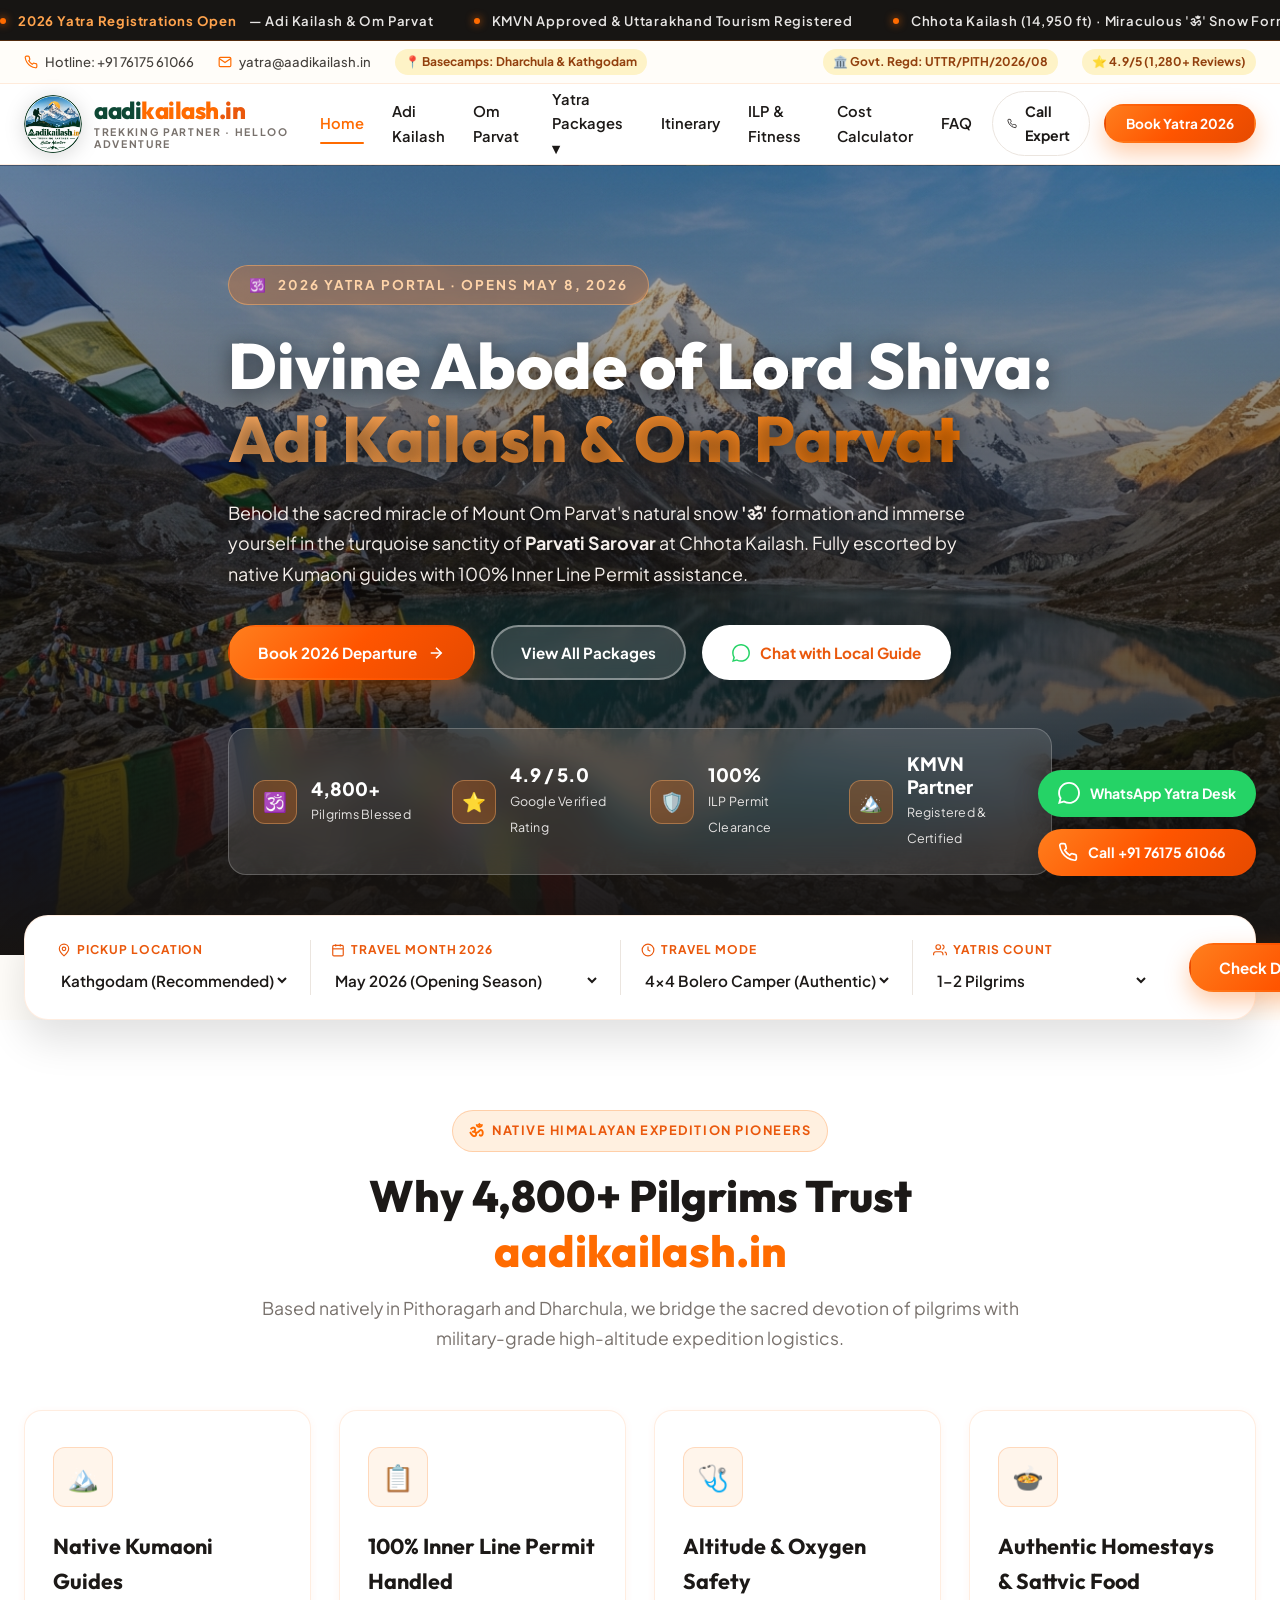
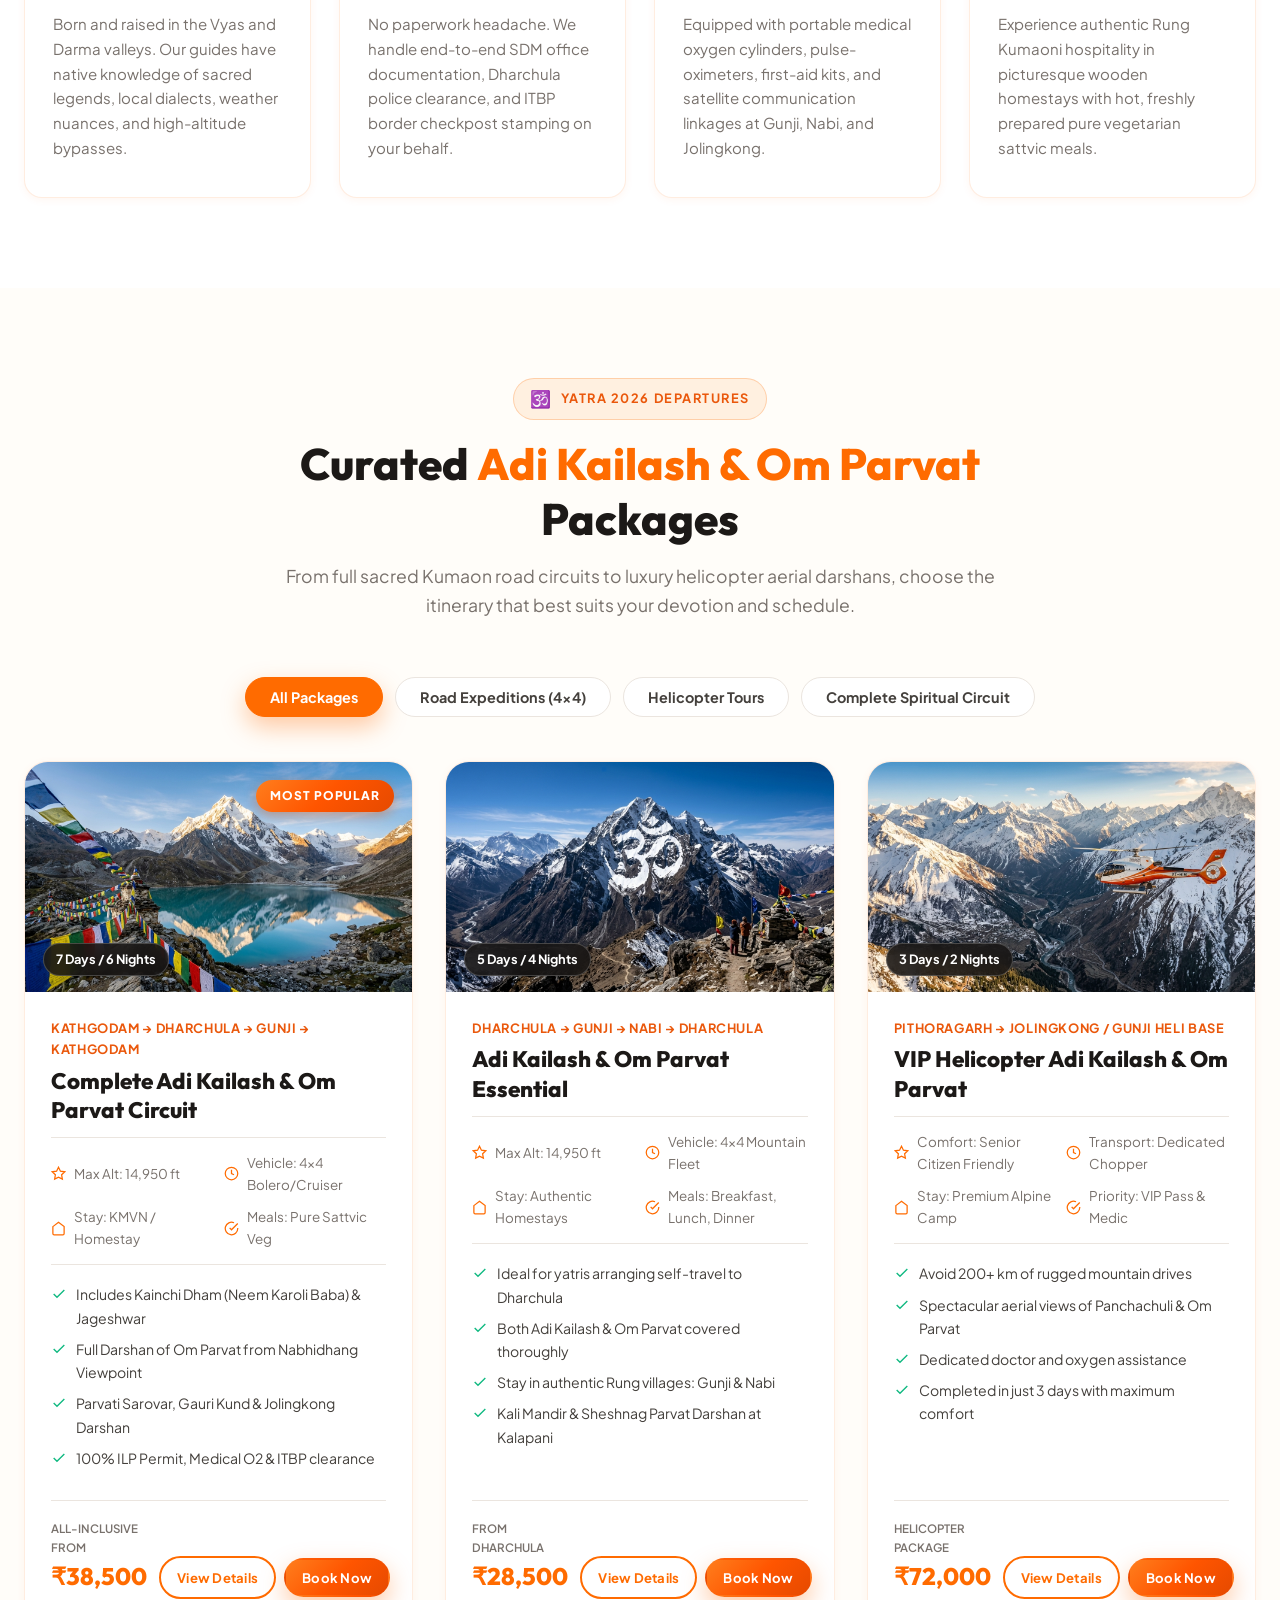
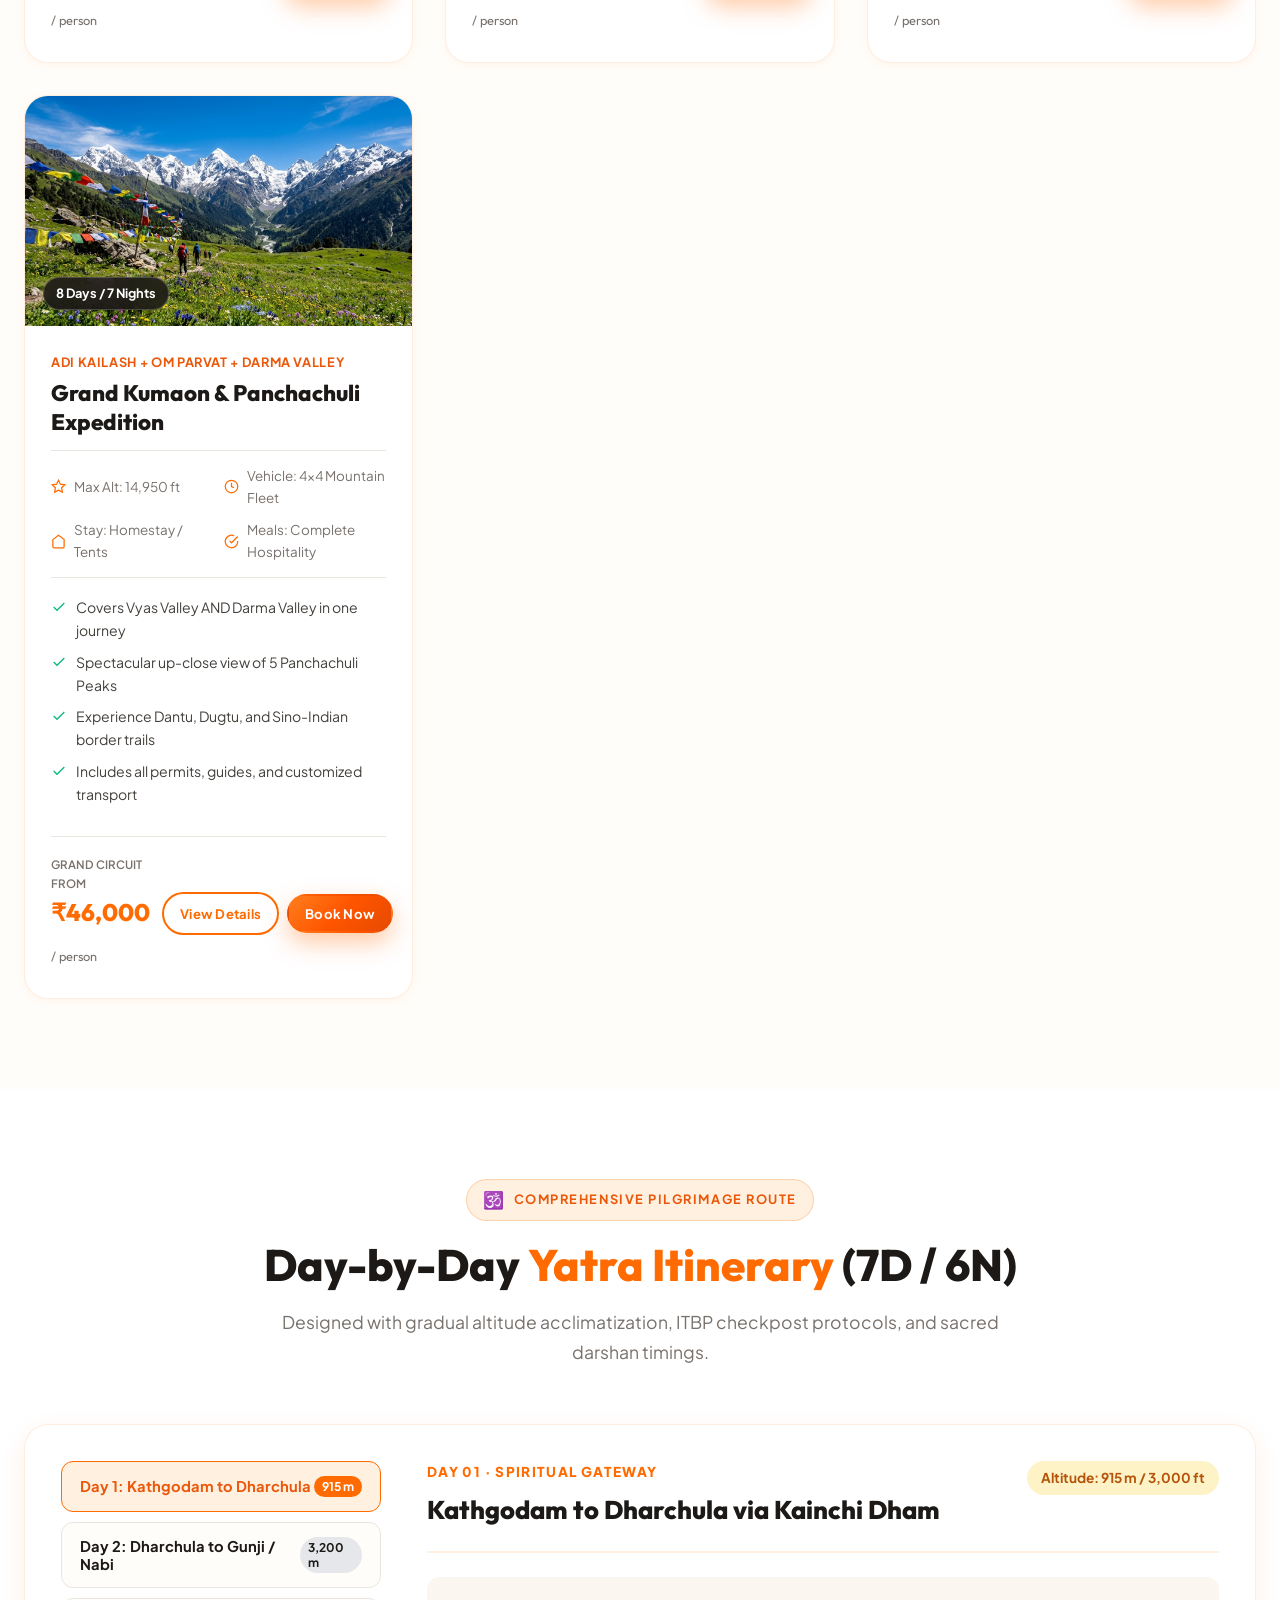
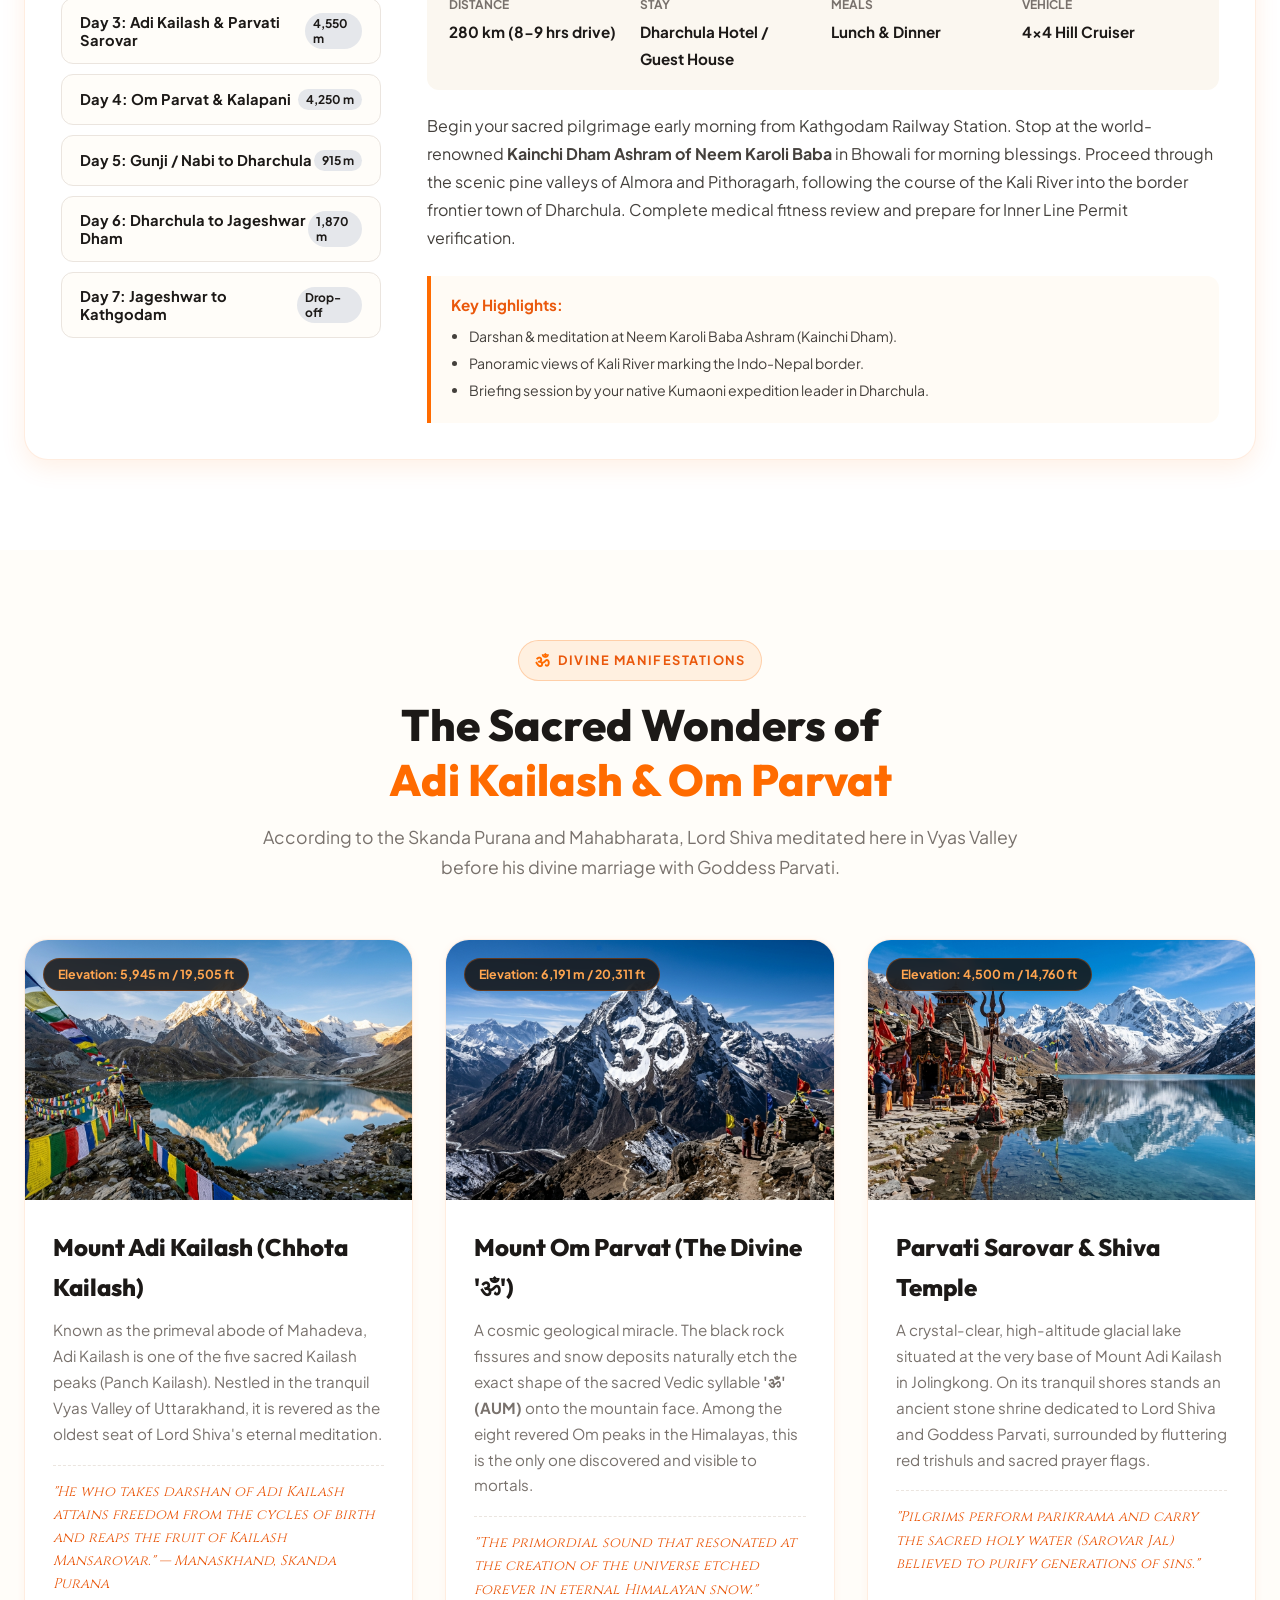
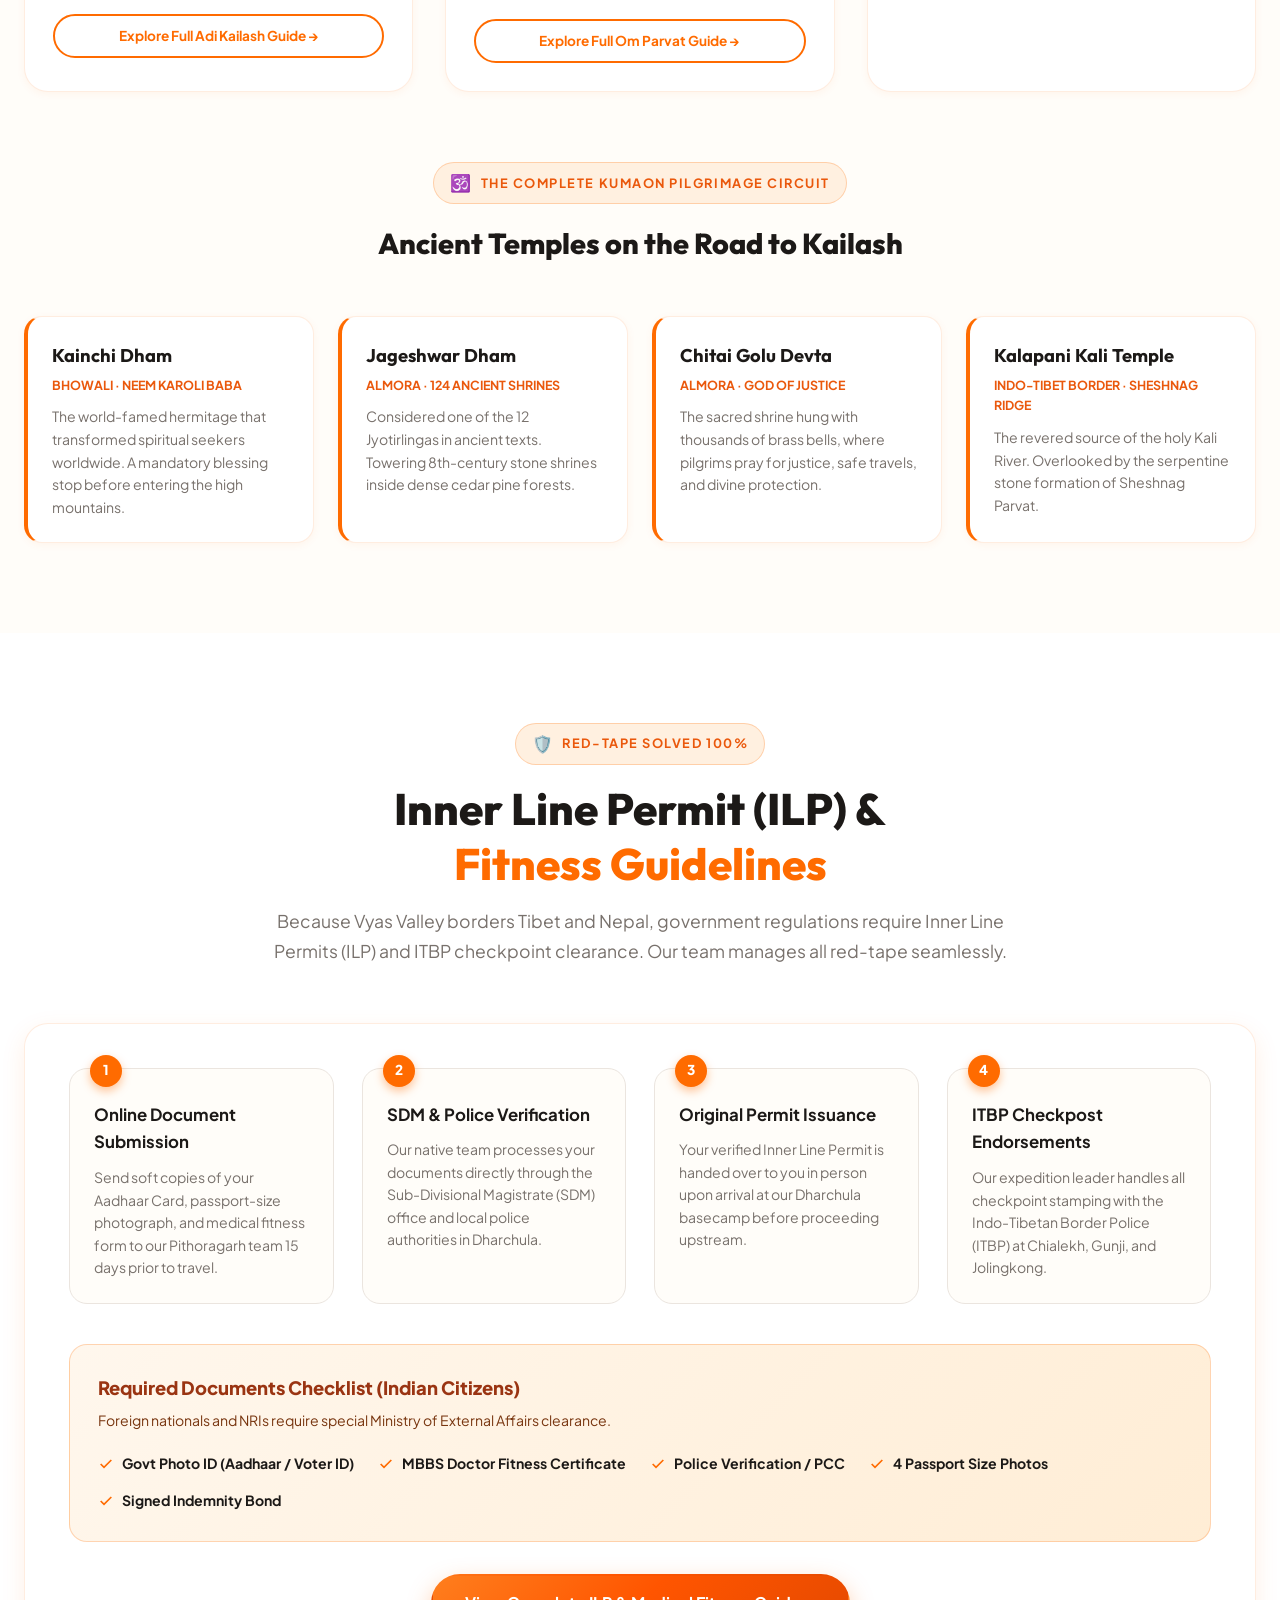
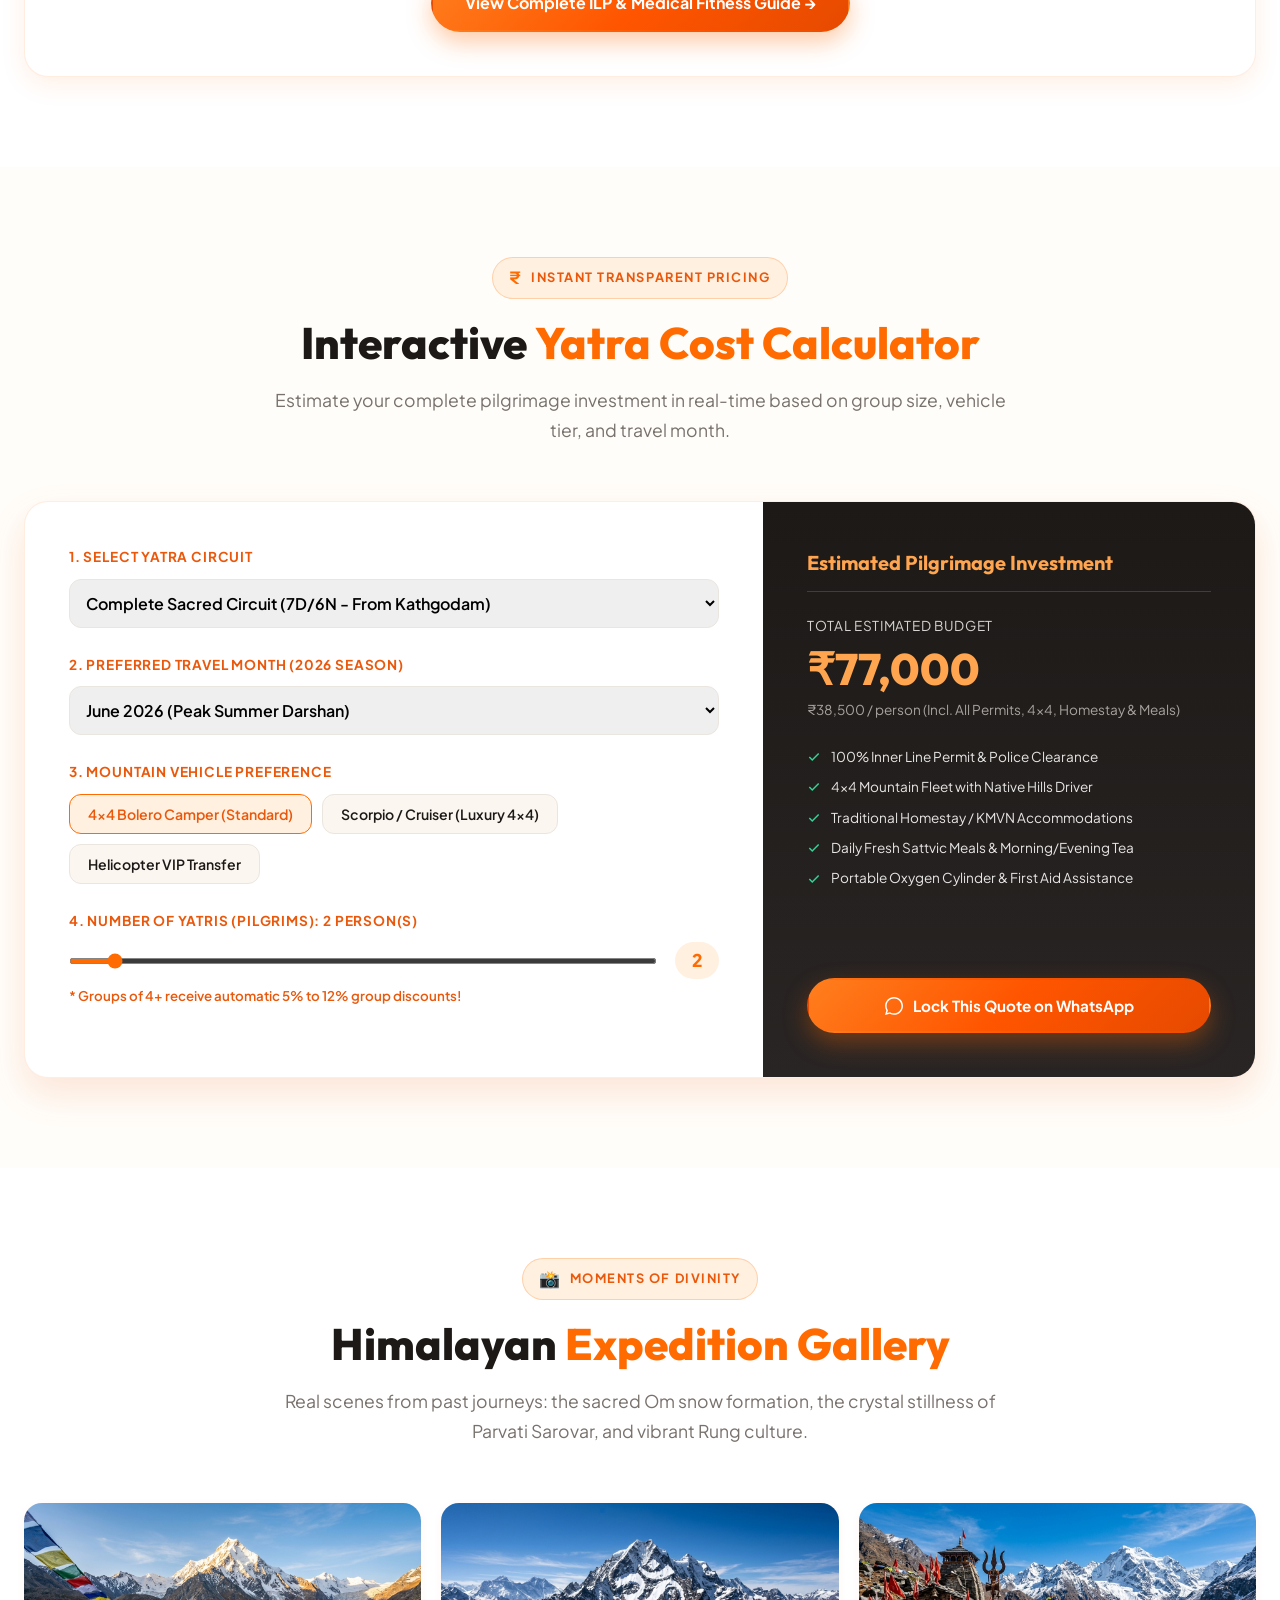
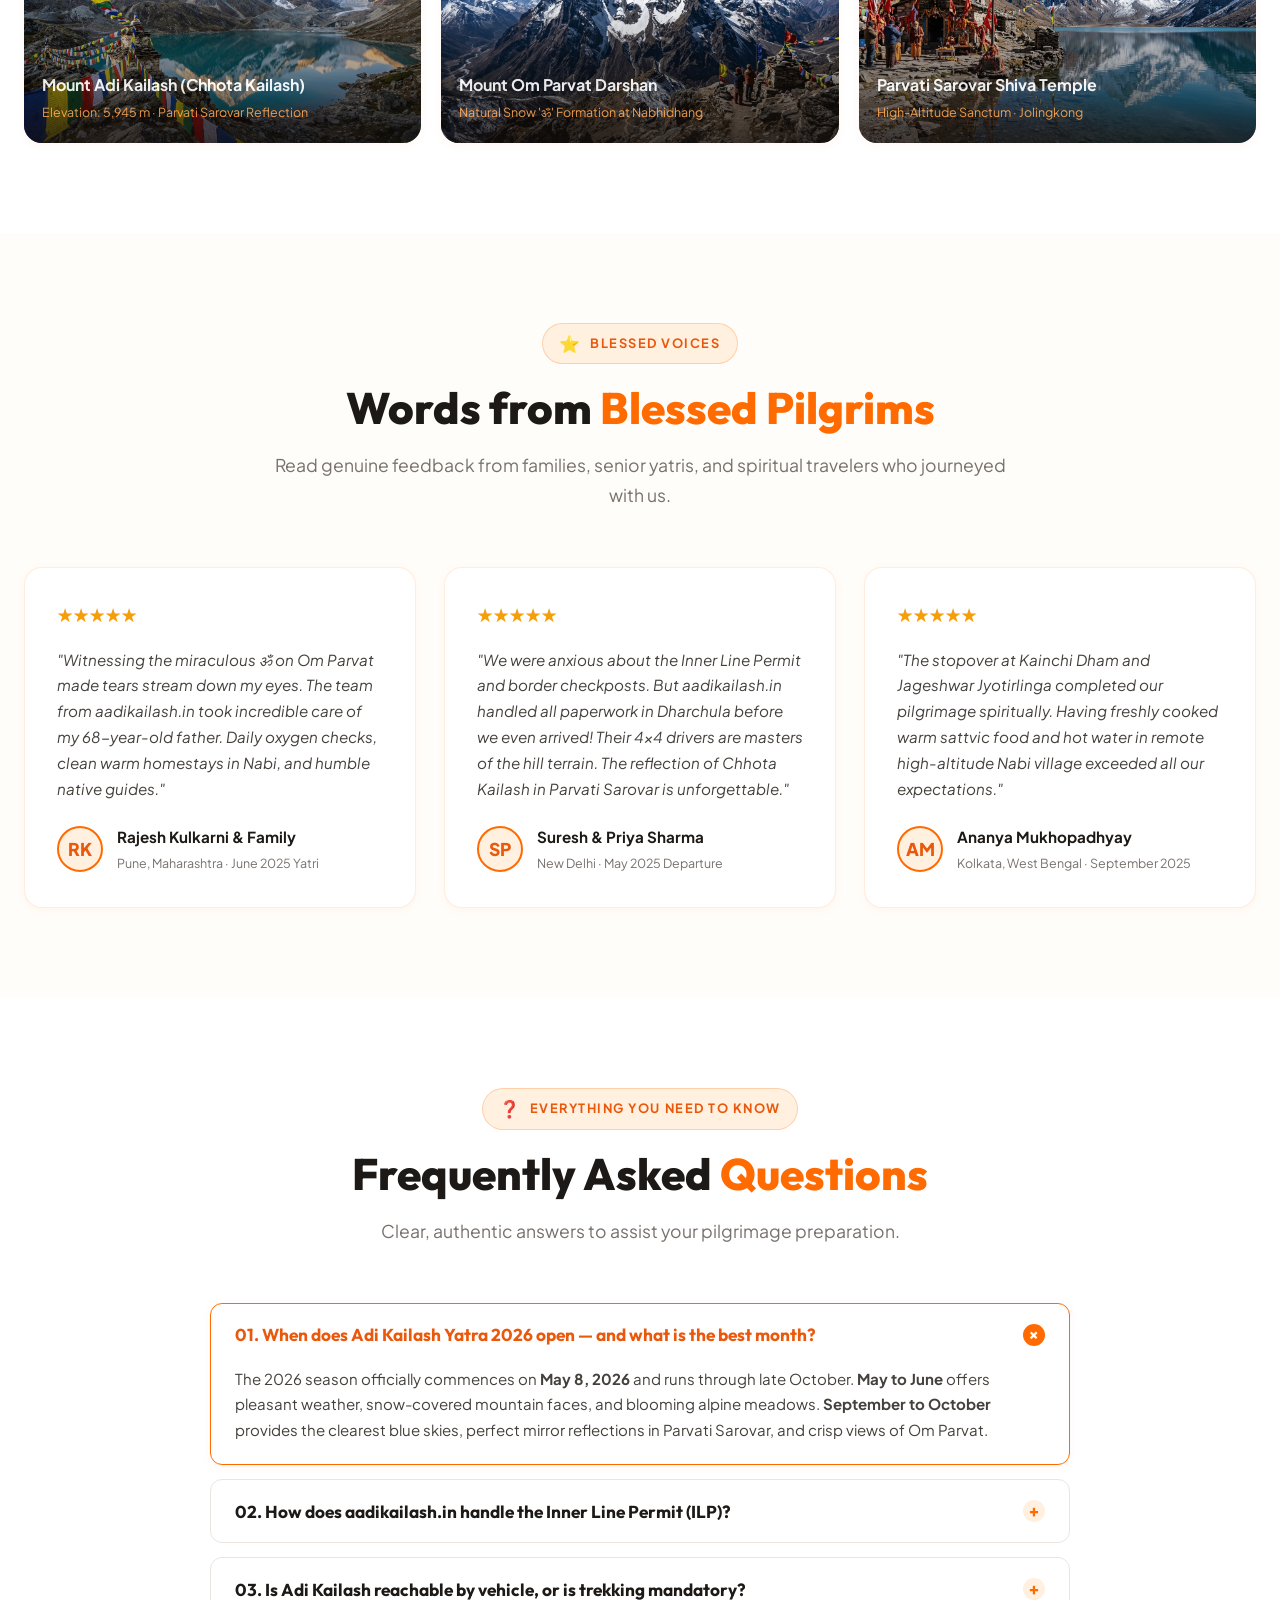
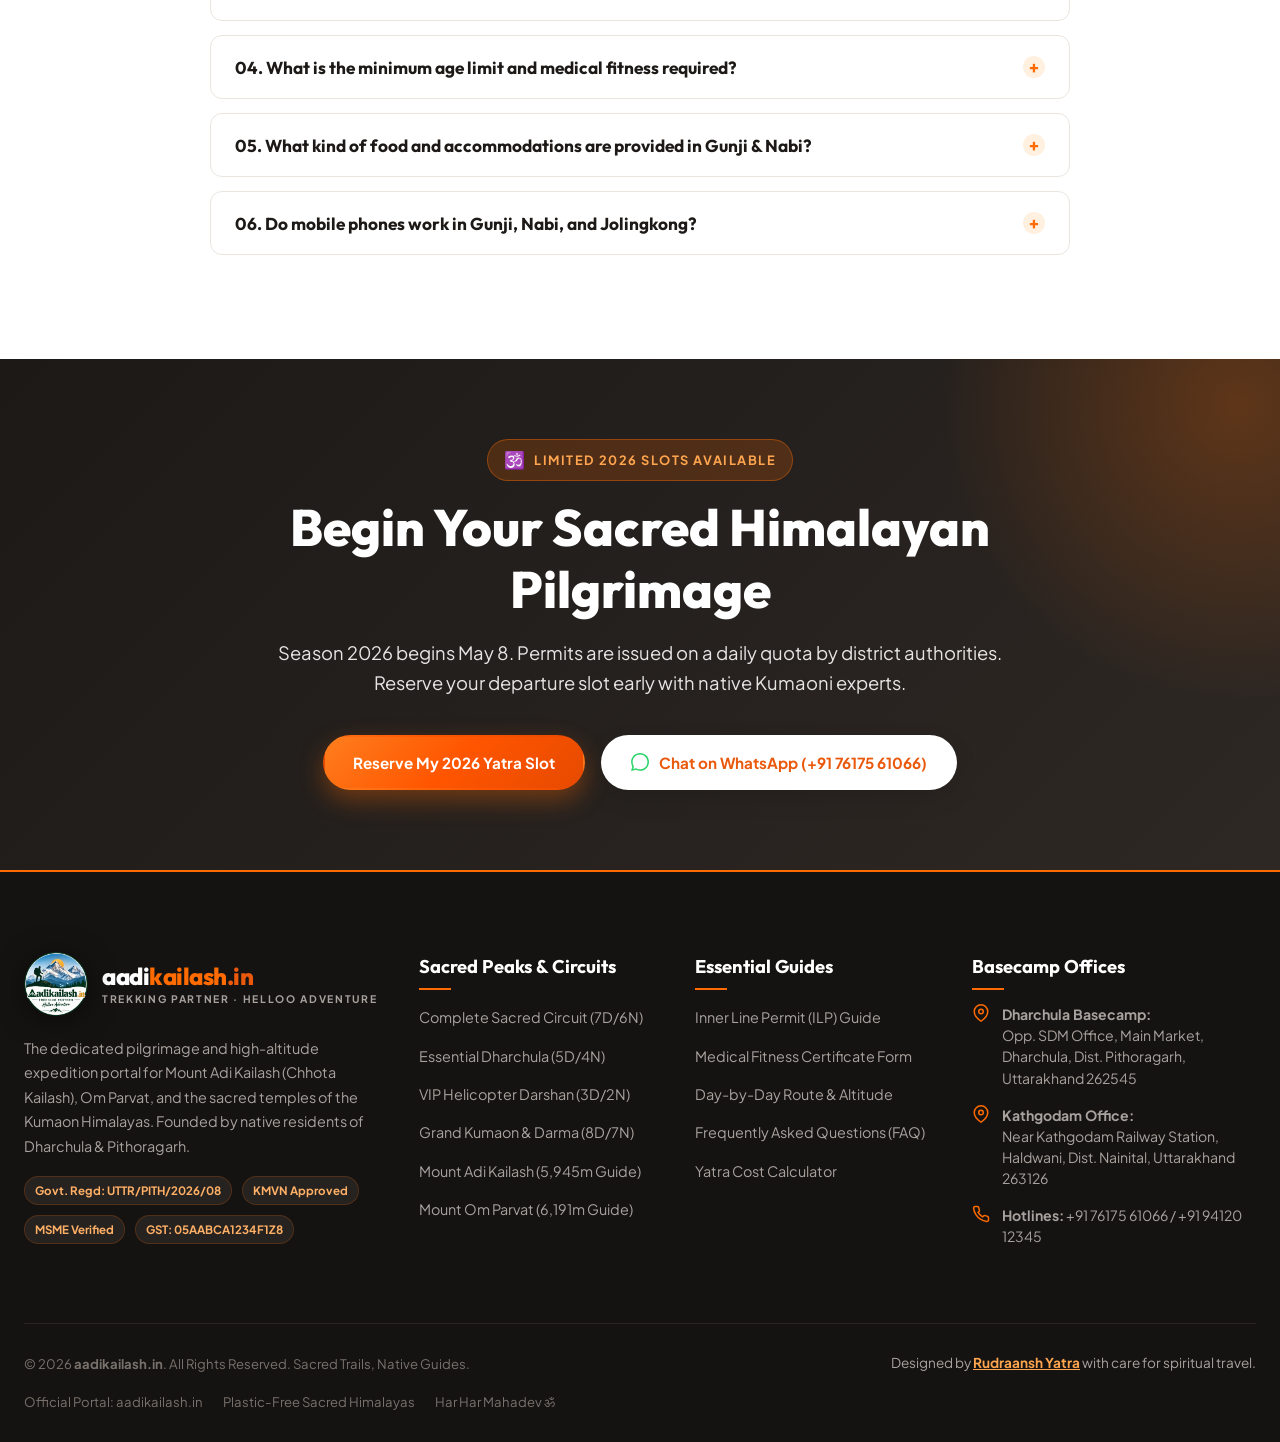
==== commit c6292964: "Add dedicated Inner Line Permit (ILP) and Medical Fitness guide page (ilp-fitness.html) with complet" ====
--- a/index.html
+++ b/index.html
@@ -170,7 +170,7 @@
           </div>
         </div>
         <a href="#itinerary" class="nav-link">Itinerary</a>
-        <a href="#permits" class="nav-link">ILP &amp; Fitness</a>
+        <a href="ilp-fitness.html" class="nav-link">ILP &amp; Fitness</a>
         <a href="#calculator" class="nav-link">Cost Calculator</a>
         <a href="faq.html" class="nav-link">FAQ</a>
       </nav>
@@ -216,7 +216,7 @@
       <a href="#packages" class="mobile-nav-link">All Yatra Packages</a>
       <a href="#itinerary" class="mobile-nav-link">Day-Wise Itinerary</a>
       <a href="#sacred-sites" class="mobile-nav-link">Sacred Highlights</a>
-      <a href="#permits" class="mobile-nav-link">Inner Line Permit (ILP)</a>
+      <a href="ilp-fitness.html" class="mobile-nav-link">Inner Line Permit (ILP)</a>
       <a href="#calculator" class="mobile-nav-link">Cost Calculator</a>
       <a href="faq.html" class="mobile-nav-link">Frequently Asked Questions (FAQ)</a>
     </div>
@@ -1179,6 +1179,12 @@
             </span>
           </div>
         </div>
+
+        <div style="text-align: center; margin-top: 32px;">
+          <a href="ilp-fitness.html" class="btn btn-primary" style="padding: 14px 32px; font-size: 1rem;">
+            View Complete ILP &amp; Medical Fitness Guide &rarr;
+          </a>
+        </div>
       </div>
     </div>
   </section>
@@ -1570,8 +1576,8 @@
         <div class="footer-col">
           <h4>Essential Guides</h4>
           <ul class="footer-links-list">
-            <li><a href="#permits">Inner Line Permit (ILP) Guide</a></li>
-            <li><a href="#permits">Medical Fitness Certificate Form</a></li>
+            <li><a href="ilp-fitness.html">Inner Line Permit (ILP) Guide</a></li>
+            <li><a href="ilp-fitness.html#download-forms">Medical Fitness Certificate Form</a></li>
             <li><a href="#itinerary">Day-by-Day Route &amp; Altitude</a></li>
             <li><a href="faq.html">Frequently Asked Questions (FAQ)</a></li>
             <li><a href="#calculator">Yatra Cost Calculator</a></li>
--- a/style.css
+++ b/style.css
@@ -2877,5 +2877,519 @@
   flex-wrap: wrap;
 }
 
-
-
+/* ==========================================================================
+   19. DEDICATED ILP & FITNESS STYLES
+   ========================================================================== */
+.subpage-hero-ilp {
+  background-image: var(--dark-hero-overlay), url('assets/images/hero-adi-kailash.jpg');
+}
+
+/* Quick Stats Badges Bar */
+.ilp-stats-bar {
+  display: grid;
+  grid-template-columns: repeat(auto-fit, minmax(180px, 1fr));
+  gap: 16px;
+  margin: -40px auto 50px;
+  position: relative;
+  z-index: 10;
+}
+
+.ilp-stat-card {
+  background: var(--white);
+  border-radius: var(--radius-lg);
+  padding: 20px 18px;
+  border: 1px solid rgba(255, 107, 0, 0.16);
+  box-shadow: var(--shadow-md);
+  text-align: center;
+  transition: transform var(--transition-fast), box-shadow var(--transition-fast);
+}
+
+.ilp-stat-card:hover {
+  transform: translateY(-4px);
+  box-shadow: var(--shadow-lg);
+  border-color: var(--primary-orange);
+}
+
+.ilp-stat-icon {
+  font-size: 1.8rem;
+  margin-bottom: 8px;
+}
+
+.ilp-stat-title {
+  font-family: var(--font-heading);
+  font-size: 1.05rem;
+  font-weight: 800;
+  color: var(--text-dark);
+  margin-bottom: 4px;
+}
+
+.ilp-stat-desc {
+  font-size: 0.8rem;
+  color: var(--text-muted);
+  line-height: 1.4;
+}
+
+/* Quick Navigation Anchor Bar */
+.ilp-nav-tabs-wrapper {
+  position: sticky;
+  top: 80px;
+  z-index: 990;
+  background: rgba(255, 255, 255, 0.96);
+  backdrop-filter: blur(12px);
+  border-bottom: 1px solid rgba(255, 107, 0, 0.16);
+  padding: 12px 0;
+  margin-bottom: 40px;
+  box-shadow: 0 4px 12px rgba(0, 0, 0, 0.04);
+}
+
+.ilp-nav-tabs {
+  display: flex;
+  gap: 10px;
+  overflow-x: auto;
+  white-space: nowrap;
+  scrollbar-width: none;
+  -ms-overflow-style: none;
+  padding: 2px 4px;
+}
+
+.ilp-nav-tabs::-webkit-scrollbar {
+  display: none;
+}
+
+.ilp-tab-link {
+  display: inline-flex;
+  align-items: center;
+  gap: 8px;
+  padding: 9px 18px;
+  border-radius: var(--radius-pill);
+  background: #FFF5EB;
+  color: var(--text-body);
+  font-size: 0.88rem;
+  font-weight: 700;
+  border: 1px solid rgba(255, 107, 0, 0.2);
+  transition: all var(--transition-fast);
+}
+
+.ilp-tab-link:hover, .ilp-tab-link.active {
+  background: var(--primary-orange);
+  color: var(--white);
+  border-color: var(--primary-orange);
+  box-shadow: 0 4px 12px rgba(255, 107, 0, 0.3);
+}
+
+/* Section Header Block for ILP Page */
+.ilp-section-block {
+  background: var(--white);
+  border: 1px solid var(--border-subtle);
+  border-radius: var(--radius-xl);
+  padding: 44px 38px;
+  margin-bottom: 36px;
+  box-shadow: var(--shadow-sm);
+}
+
+.ilp-block-header {
+  display: flex;
+  align-items: flex-start;
+  gap: 18px;
+  margin-bottom: 28px;
+  padding-bottom: 20px;
+  border-bottom: 1px solid #F3EDE7;
+}
+
+.ilp-block-badge {
+  width: 48px;
+  height: 48px;
+  border-radius: 14px;
+  background: linear-gradient(135deg, #FFF0E0 0%, #FFE0C2 100%);
+  color: var(--primary-orange);
+  display: flex;
+  align-items: center;
+  justify-content: center;
+  font-size: 1.5rem;
+  flex-shrink: 0;
+  box-shadow: 0 4px 10px rgba(255, 107, 0, 0.15);
+}
+
+.ilp-block-title {
+  font-family: var(--font-heading);
+  font-size: 1.6rem;
+  font-weight: 800;
+  color: var(--text-dark);
+  line-height: 1.25;
+}
+
+.ilp-block-title small {
+  display: block;
+  font-family: var(--font-body);
+  font-size: 0.9rem;
+  font-weight: 500;
+  color: var(--text-muted);
+  margin-top: 4px;
+}
+
+/* Step Timeline Grid */
+.ilp-steps-grid {
+  display: grid;
+  grid-template-columns: repeat(auto-fit, minmax(260px, 1fr));
+  gap: 24px;
+  position: relative;
+}
+
+.ilp-step-card {
+  background: #FFFDF9;
+  border: 1px solid rgba(255, 107, 0, 0.2);
+  border-radius: var(--radius-lg);
+  padding: 28px 22px;
+  position: relative;
+  transition: transform var(--transition-fast), box-shadow var(--transition-fast);
+}
+
+.ilp-step-card:hover {
+  transform: translateY(-4px);
+  box-shadow: var(--shadow-md);
+  border-color: var(--primary-orange);
+}
+
+.ilp-step-pill {
+  position: absolute;
+  top: -14px;
+  left: 20px;
+  background: var(--orange-gradient);
+  color: var(--white);
+  padding: 3px 14px;
+  border-radius: var(--radius-pill);
+  font-size: 0.78rem;
+  font-weight: 800;
+  letter-spacing: 0.05em;
+  text-transform: uppercase;
+  box-shadow: 0 3px 8px rgba(255, 107, 0, 0.3);
+}
+
+.ilp-step-card h4 {
+  font-family: var(--font-heading);
+  font-size: 1.15rem;
+  font-weight: 800;
+  color: var(--text-dark);
+  margin-top: 8px;
+  margin-bottom: 10px;
+}
+
+.ilp-step-card p {
+  font-size: 0.9rem;
+  color: var(--text-body);
+  line-height: 1.65;
+}
+
+/* Document Cards Grid */
+.ilp-docs-grid {
+  display: grid;
+  grid-template-columns: repeat(auto-fit, minmax(280px, 1fr));
+  gap: 20px;
+}
+
+.ilp-doc-card {
+  background: #FFFDF9;
+  border: 1px solid #EFEAE4;
+  border-radius: var(--radius-lg);
+  padding: 24px 20px;
+  display: flex;
+  gap: 16px;
+  transition: all var(--transition-fast);
+}
+
+.ilp-doc-card:hover {
+  border-color: var(--primary-orange);
+  box-shadow: var(--shadow-sm);
+  background: var(--white);
+}
+
+.ilp-doc-icon {
+  width: 44px;
+  height: 44px;
+  border-radius: 12px;
+  background: #FFF0E0;
+  color: var(--primary-orange);
+  display: flex;
+  align-items: center;
+  justify-content: center;
+  font-size: 1.3rem;
+  flex-shrink: 0;
+}
+
+.ilp-doc-info h4 {
+  font-family: var(--font-heading);
+  font-size: 1.05rem;
+  font-weight: 800;
+  color: var(--text-dark);
+  margin-bottom: 4px;
+}
+
+.ilp-doc-info p {
+  font-size: 0.85rem;
+  color: var(--text-muted);
+  line-height: 1.5;
+  margin-bottom: 8px;
+}
+
+.ilp-doc-tag {
+  display: inline-block;
+  padding: 3px 10px;
+  background: #FEF3C7;
+  color: #92400E;
+  font-size: 0.74rem;
+  font-weight: 700;
+  border-radius: var(--radius-pill);
+}
+
+.ilp-doc-tag.mandatory {
+  background: #FEE2E2;
+  color: #991B1B;
+}
+
+/* Altitude Timeline & Chart */
+.altitude-table-wrap {
+  overflow-x: auto;
+  margin: 20px 0;
+  border: 1px solid var(--border-subtle);
+  border-radius: var(--radius-md);
+}
+
+.altitude-table {
+  width: 100%;
+  border-collapse: collapse;
+  text-align: left;
+  font-size: 0.9rem;
+}
+
+.altitude-table th {
+  background: #1C1917;
+  color: var(--white);
+  padding: 14px 18px;
+  font-weight: 700;
+  font-family: var(--font-heading);
+}
+
+.altitude-table td {
+  padding: 13px 18px;
+  border-bottom: 1px solid #F0ECE8;
+  color: var(--text-body);
+}
+
+.altitude-table tr:nth-child(even) {
+  background: #FFFDF9;
+}
+
+.altitude-table tr.highlight-danger {
+  background: #FFF1F2;
+  font-weight: 600;
+}
+
+.altitude-badge {
+  display: inline-block;
+  padding: 2px 10px;
+  border-radius: var(--radius-pill);
+  font-size: 0.8rem;
+  font-weight: 700;
+  background: #E0F2FE;
+  color: #0369A1;
+}
+
+.altitude-badge.high {
+  background: #FEF3C7;
+  color: #B45309;
+}
+
+.altitude-badge.extreme {
+  background: #FEE2E2;
+  color: #B91C1C;
+}
+
+/* AMS Protocol Comparison Box */
+.ams-grid {
+  display: grid;
+  grid-template-columns: 1fr 1fr;
+  gap: 22px;
+  margin: 24px 0;
+}
+
+@media (max-width: 768px) {
+  .ams-grid {
+    grid-template-columns: 1fr;
+  }
+}
+
+.ams-box {
+  border-radius: var(--radius-lg);
+  padding: 24px;
+  border: 1px solid transparent;
+}
+
+.ams-box.normal {
+  background: #F0FDF4;
+  border-color: #BBF7D0;
+}
+
+.ams-box.normal h4 {
+  color: #166534;
+  font-weight: 800;
+  margin-bottom: 12px;
+}
+
+.ams-box.warning {
+  background: #FEF2F2;
+  border-color: #FECACA;
+}
+
+.ams-box.warning h4 {
+  color: #991B1B;
+  font-weight: 800;
+  margin-bottom: 12px;
+}
+
+.ams-list {
+  padding-left: 20px;
+  font-size: 0.88rem;
+  line-height: 1.7;
+}
+
+.ams-list li {
+  list-style-type: disc;
+  margin-bottom: 6px;
+}
+
+/* 4-Week Fitness Plan */
+.training-grid {
+  display: grid;
+  grid-template-columns: repeat(auto-fit, minmax(240px, 1fr));
+  gap: 20px;
+  margin: 24px 0;
+}
+
+.training-card {
+  background: #FFFDF9;
+  border: 1px solid rgba(255, 107, 0, 0.18);
+  border-radius: var(--radius-lg);
+  padding: 24px 20px;
+  transition: all var(--transition-fast);
+}
+
+.training-card:hover {
+  transform: translateY(-3px);
+  box-shadow: var(--shadow-sm);
+  border-color: var(--primary-orange);
+}
+
+.training-week-pill {
+  display: inline-block;
+  background: #FFF0E0;
+  color: var(--primary-saffron);
+  font-size: 0.8rem;
+  font-weight: 800;
+  padding: 4px 12px;
+  border-radius: var(--radius-pill);
+  margin-bottom: 10px;
+}
+
+.training-card h4 {
+  font-family: var(--font-heading);
+  font-size: 1.1rem;
+  font-weight: 800;
+  color: var(--text-dark);
+  margin-bottom: 10px;
+}
+
+.training-card ul {
+  font-size: 0.86rem;
+  color: var(--text-body);
+  line-height: 1.65;
+  padding-left: 18px;
+}
+
+.training-card li {
+  list-style-type: circle;
+  margin-bottom: 6px;
+}
+
+/* Download Form Card */
+.download-templates-grid {
+  display: grid;
+  grid-template-columns: repeat(auto-fit, minmax(300px, 1fr));
+  gap: 20px;
+  margin-top: 24px;
+}
+
+.template-card {
+  border: 1px solid var(--border-subtle);
+  border-radius: var(--radius-lg);
+  padding: 24px;
+  background: #FFFDF9;
+  display: flex;
+  flex-direction: column;
+  justify-content: space-between;
+}
+
+.template-card-header {
+  display: flex;
+  align-items: center;
+  gap: 14px;
+  margin-bottom: 14px;
+}
+
+.template-card-header .icon {
+  width: 44px;
+  height: 44px;
+  border-radius: 10px;
+  background: #FEF3C7;
+  color: #B45309;
+  display: flex;
+  align-items: center;
+  justify-content: center;
+  font-size: 1.3rem;
+}
+
+.template-card-header h4 {
+  font-family: var(--font-heading);
+  font-size: 1.1rem;
+  font-weight: 800;
+  color: var(--text-dark);
+}
+
+.template-card p {
+  font-size: 0.86rem;
+  color: var(--text-muted);
+  line-height: 1.6;
+  margin-bottom: 20px;
+}
+
+.btn-download-sample {
+  display: inline-flex;
+  align-items: center;
+  justify-content: center;
+  gap: 8px;
+  background: var(--white);
+  border: 1.5px solid var(--primary-orange);
+  color: var(--primary-orange);
+  font-weight: 700;
+  font-size: 0.88rem;
+  padding: 10px 18px;
+  border-radius: var(--radius-pill);
+  transition: all var(--transition-fast);
+}
+
+.btn-download-sample:hover {
+  background: var(--primary-orange);
+  color: var(--white);
+}
+
+@media (max-width: 768px) {
+  .ilp-section-block {
+    padding: 28px 20px;
+  }
+  .ilp-block-header {
+    flex-direction: column;
+    gap: 12px;
+  }
+}
+
+
+
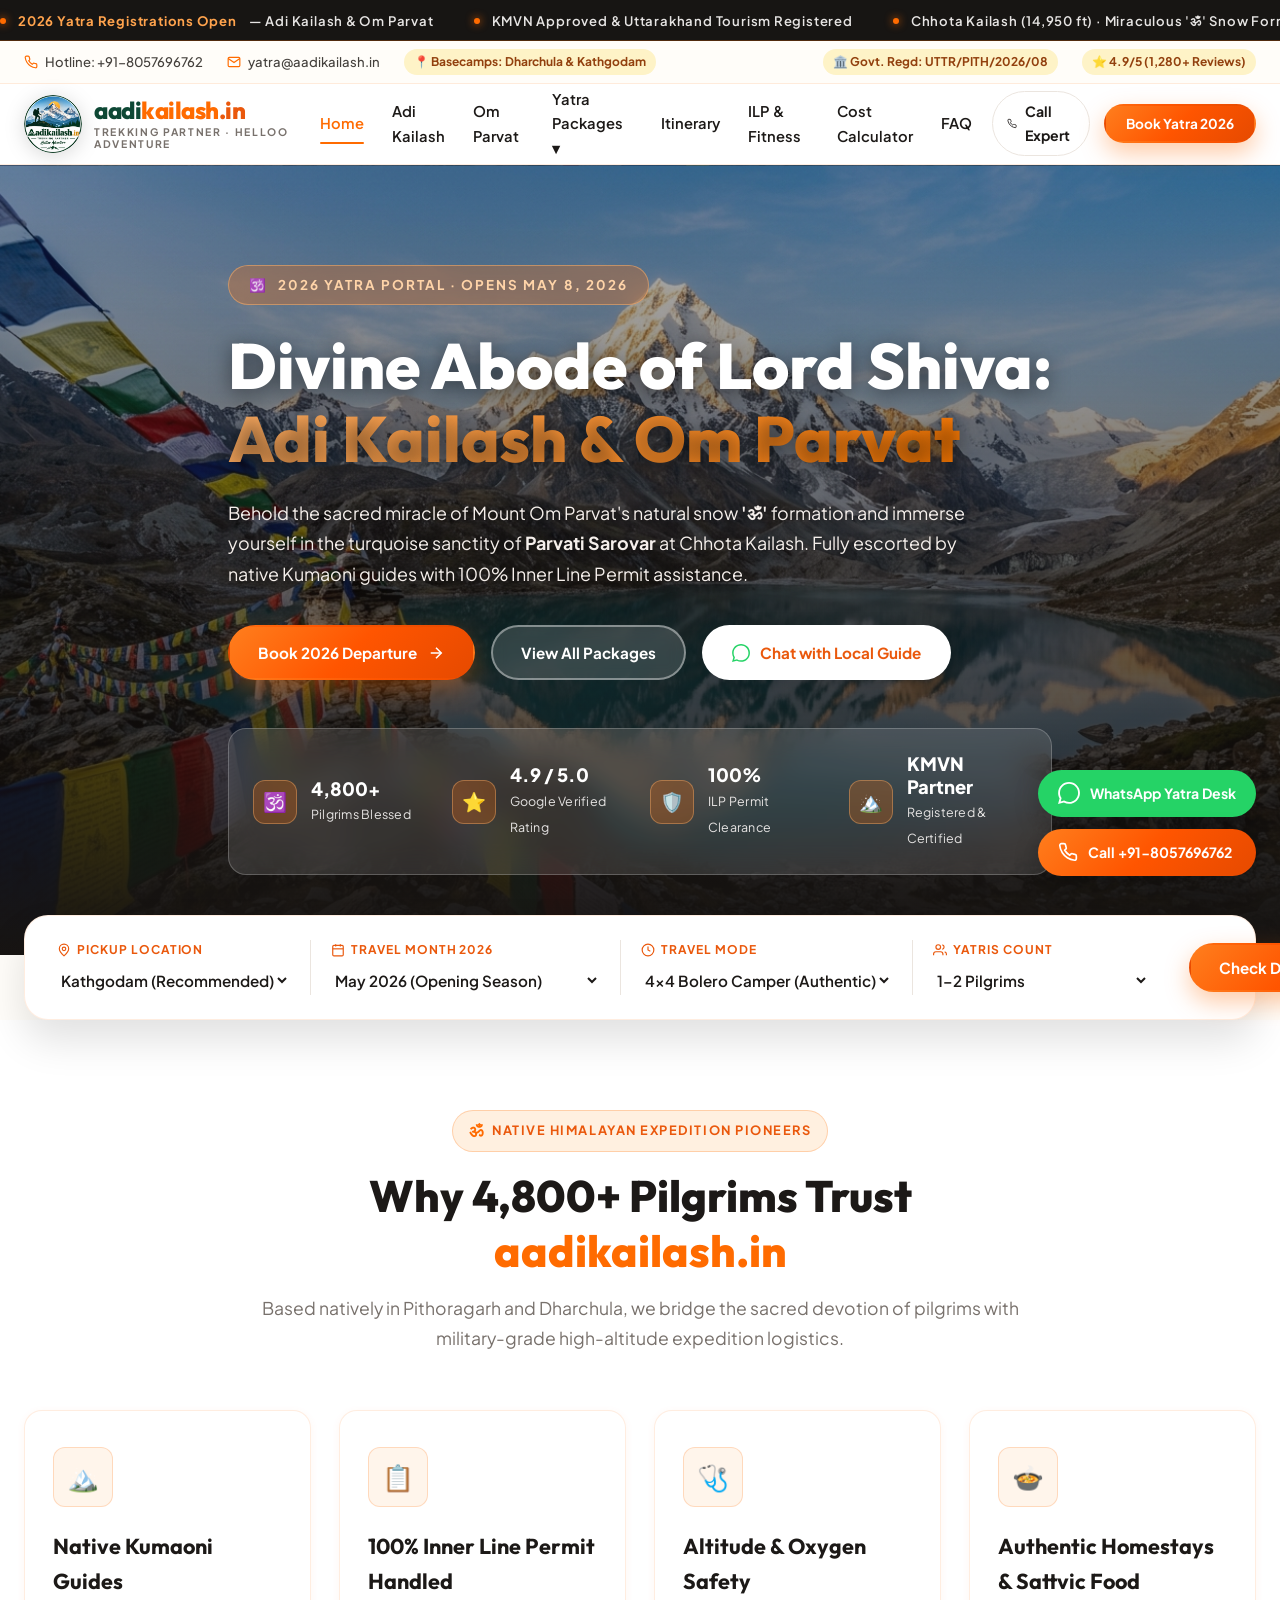
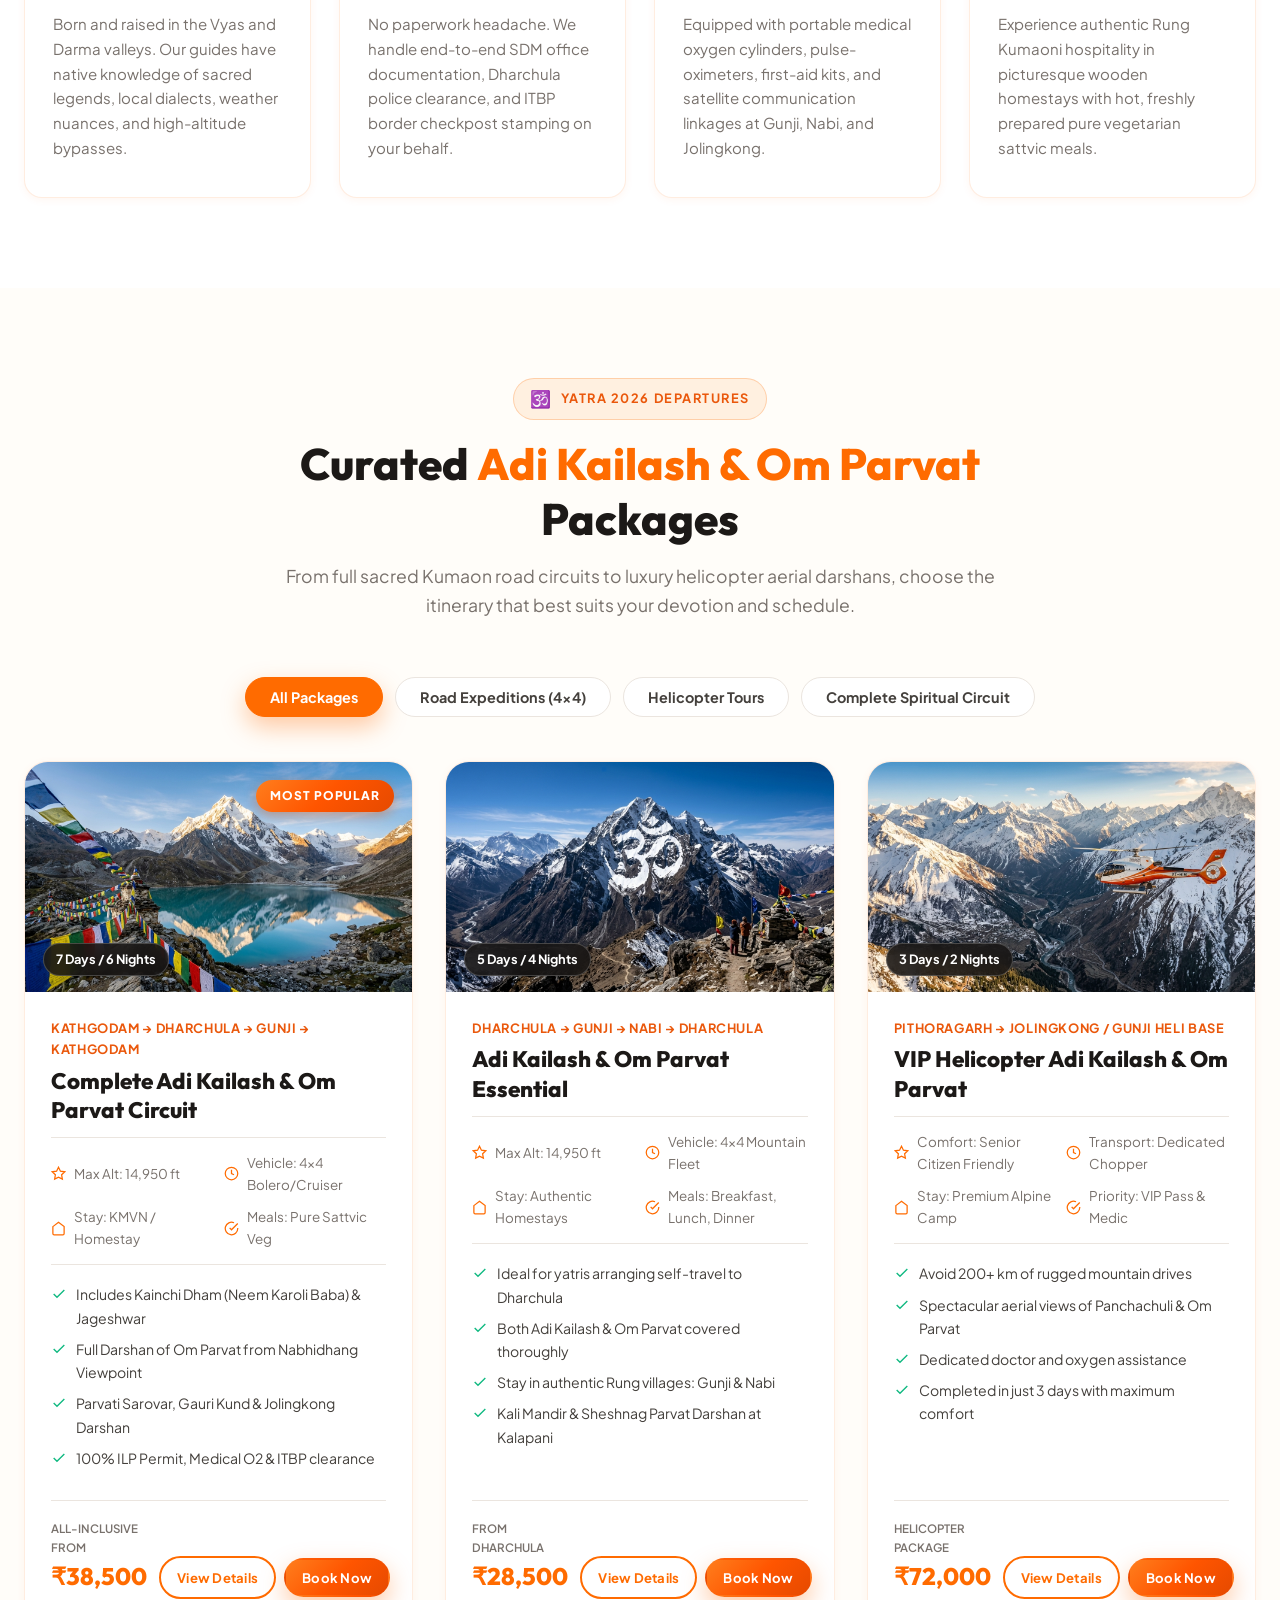
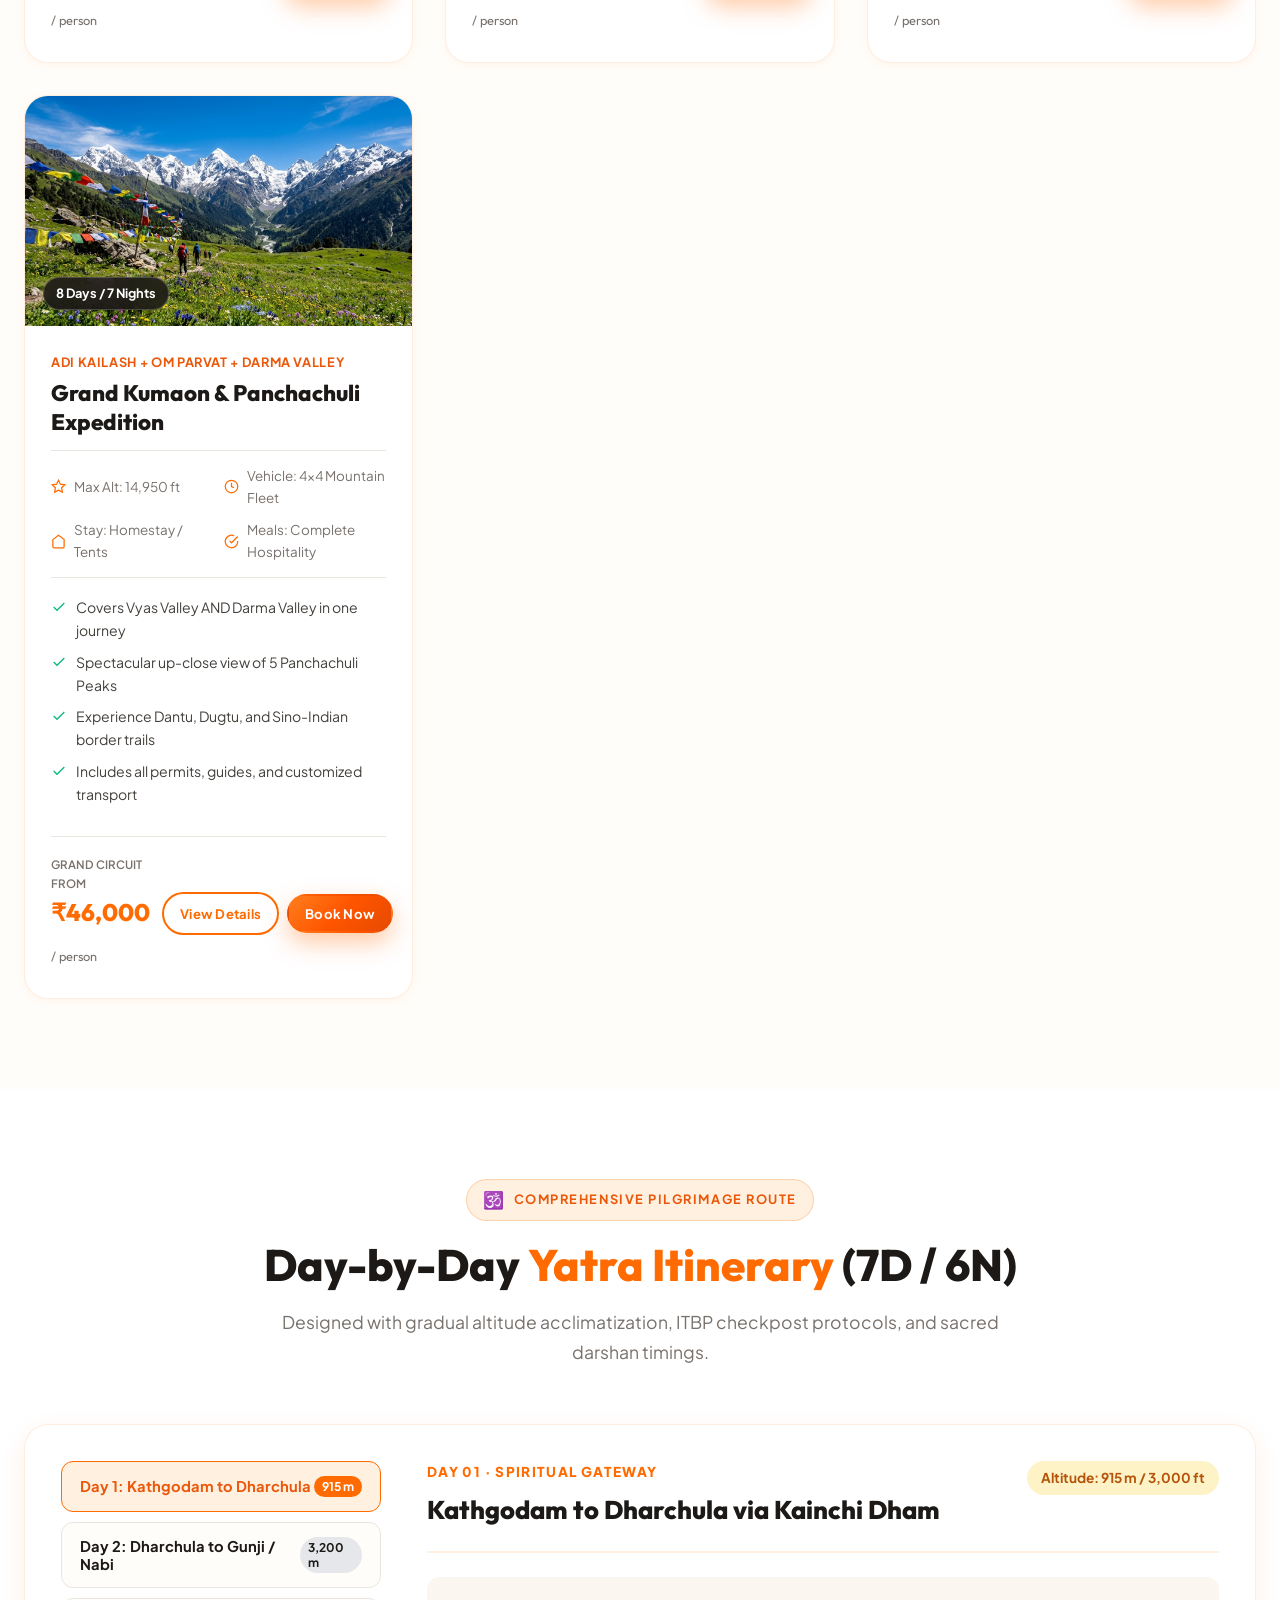
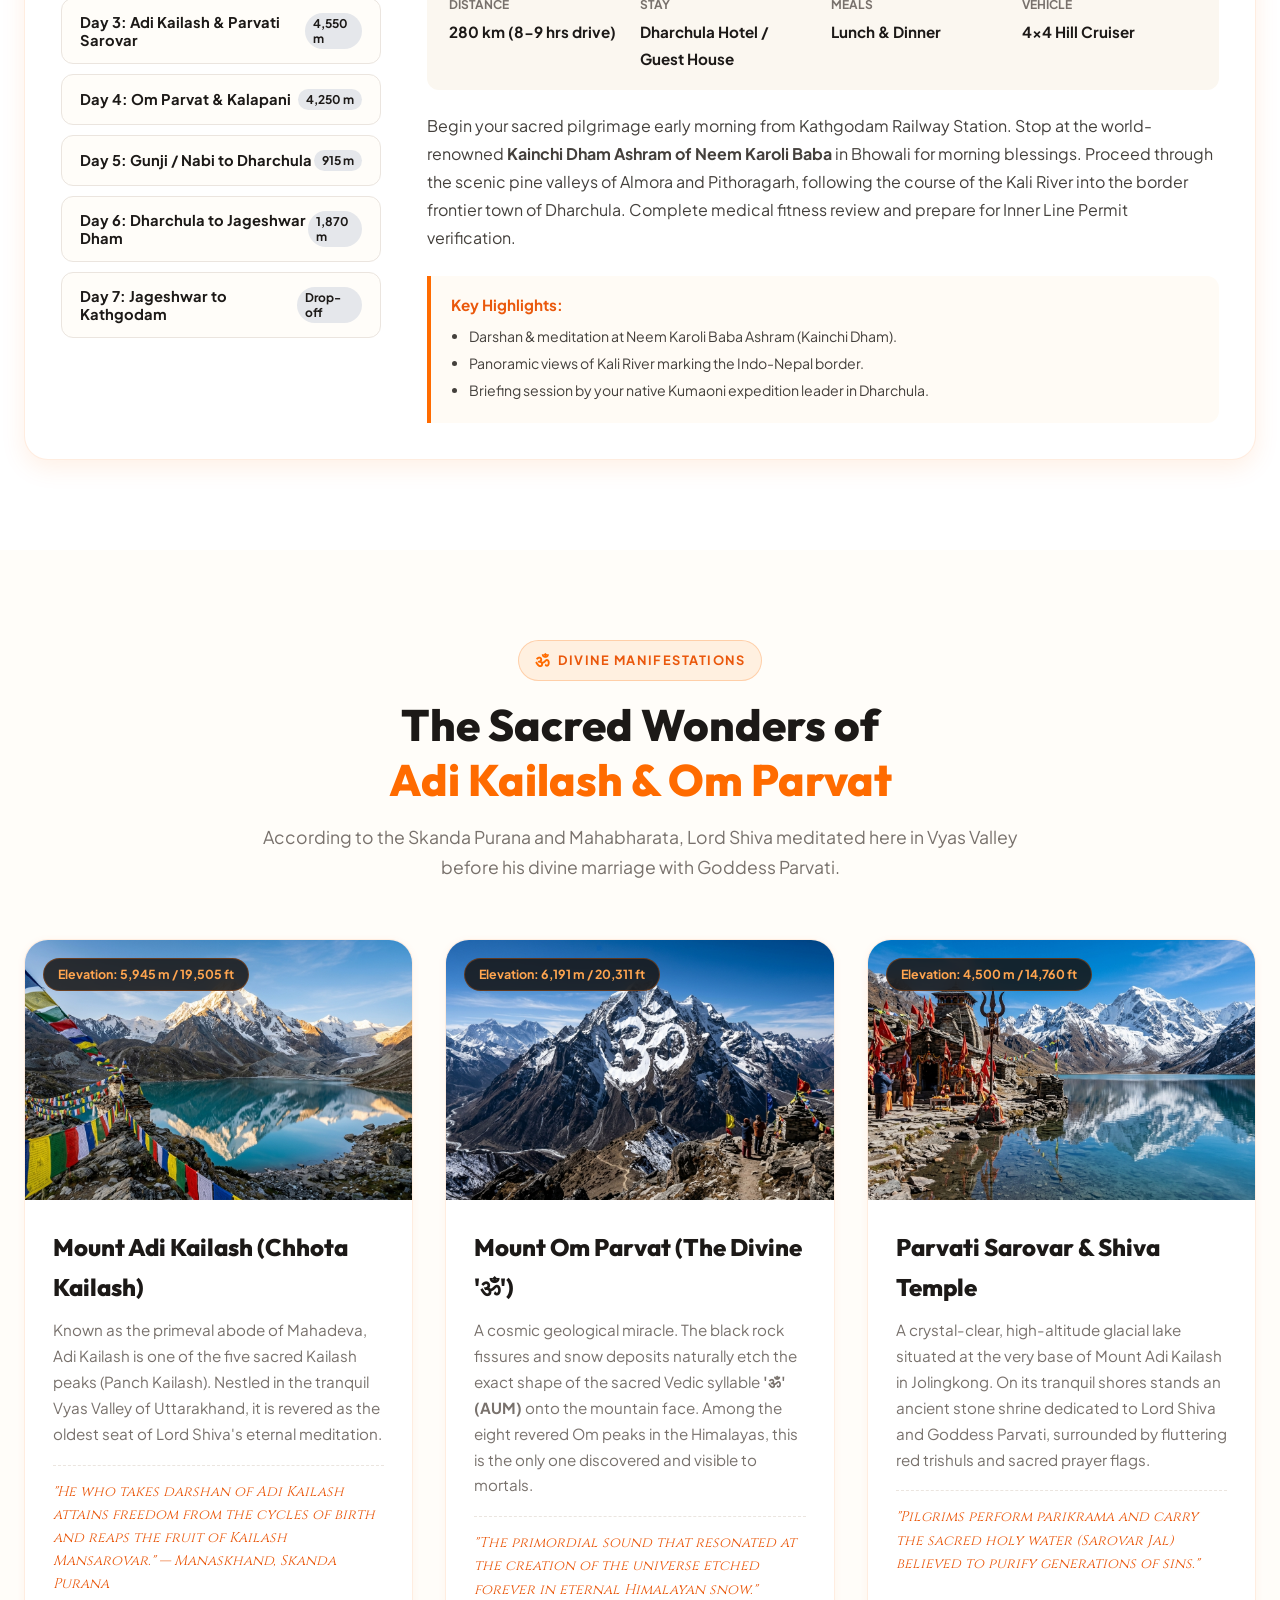
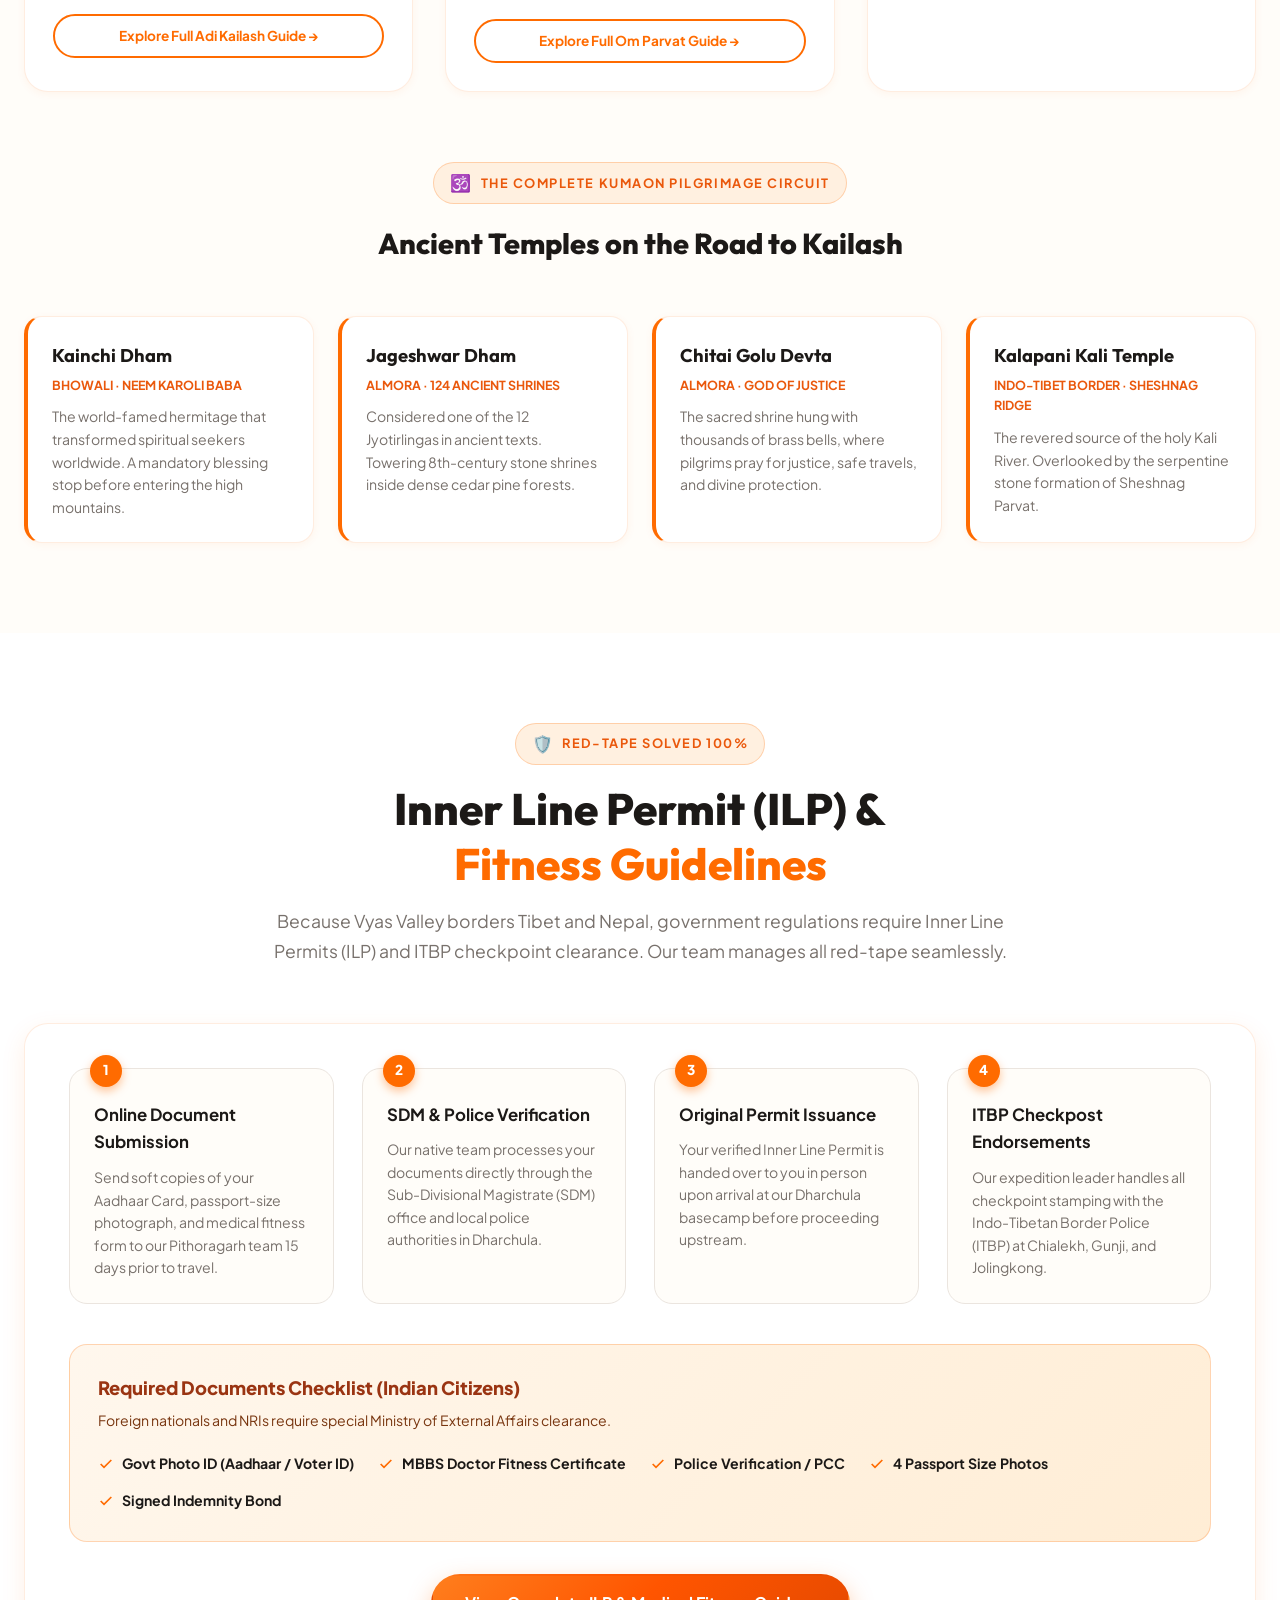
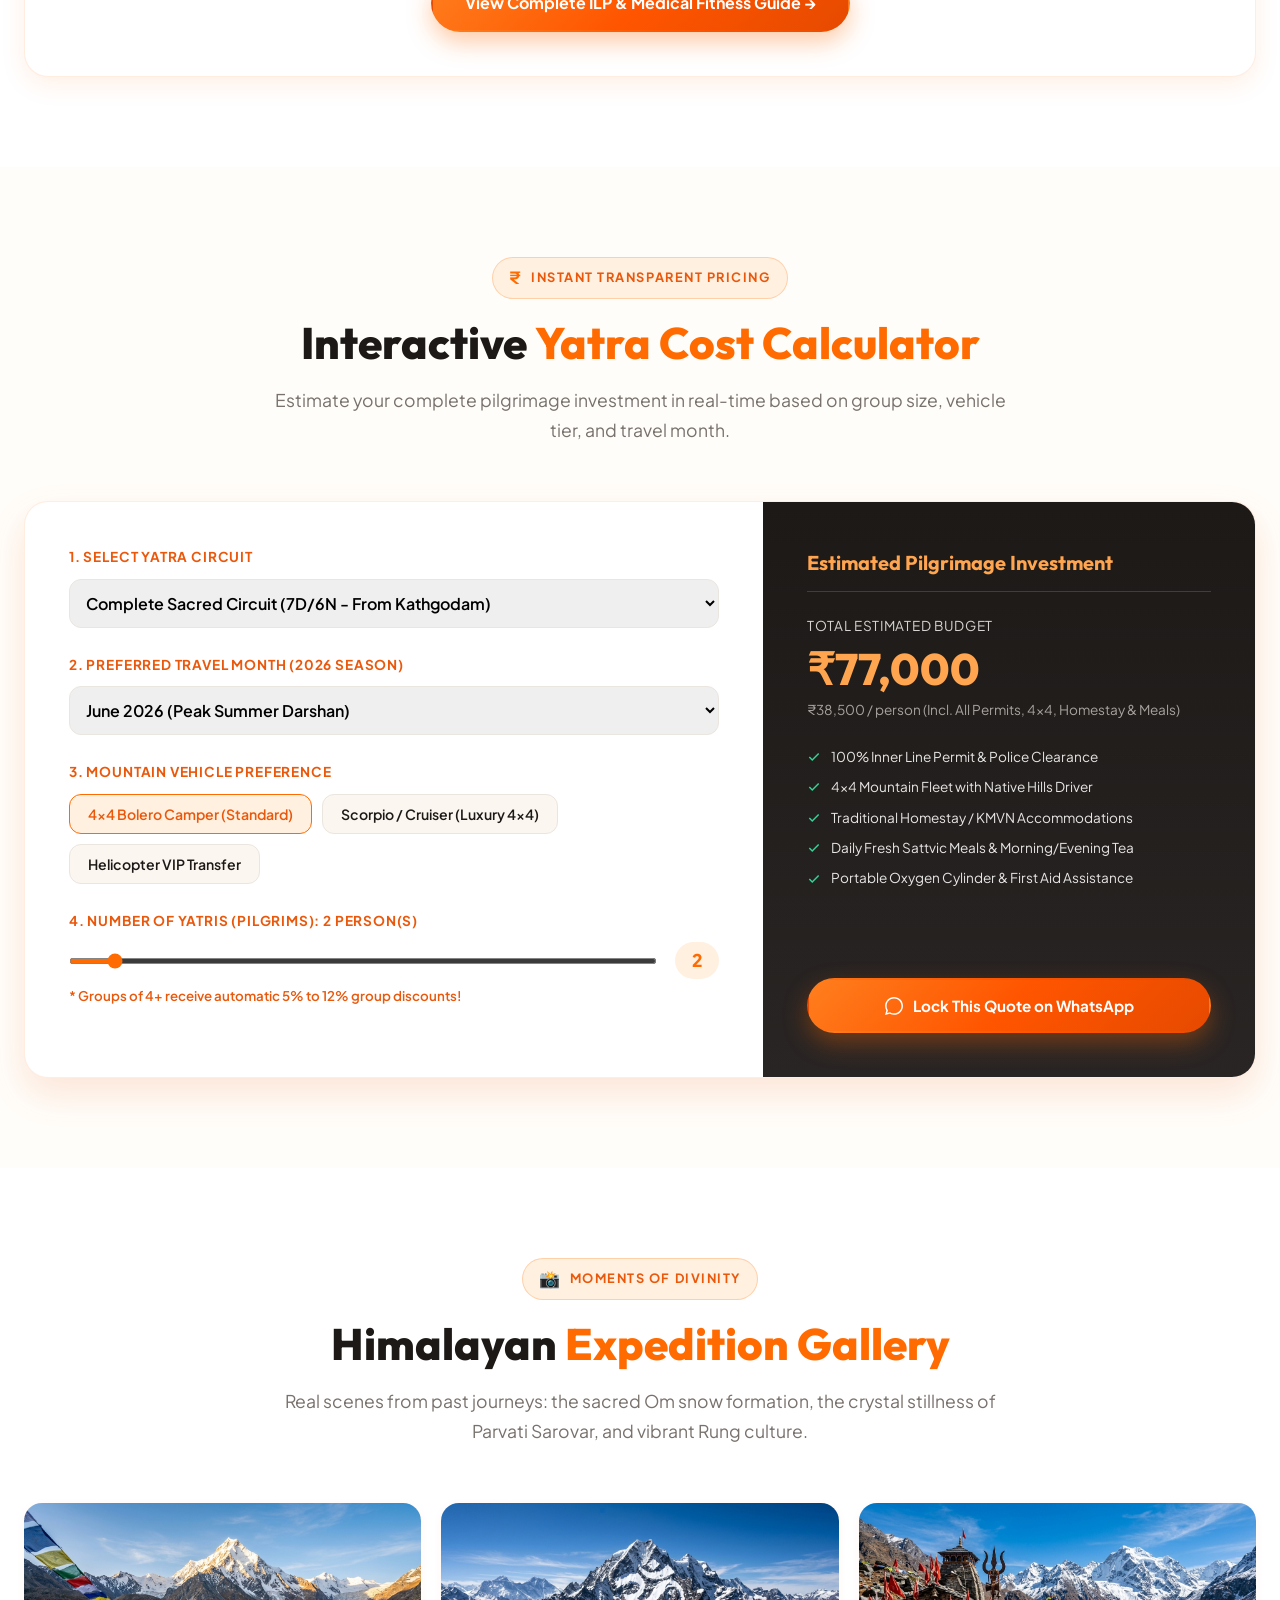
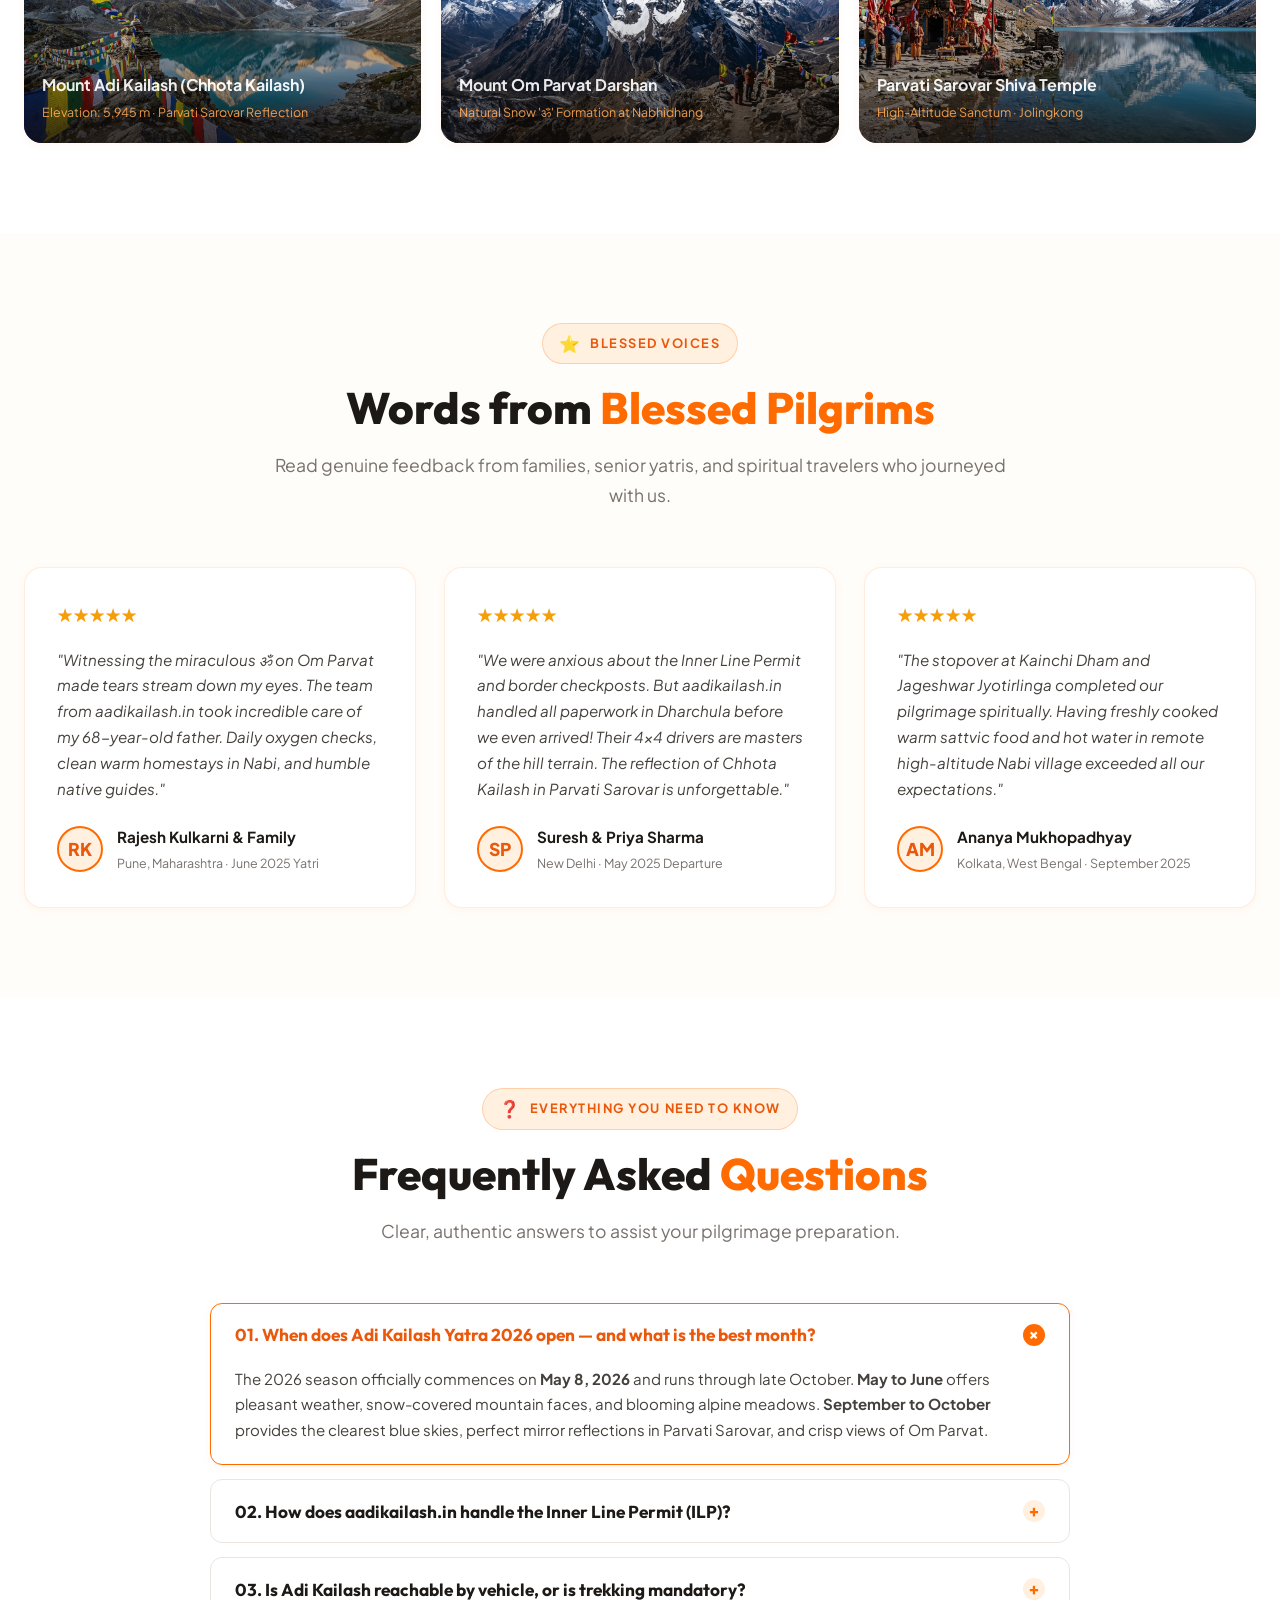
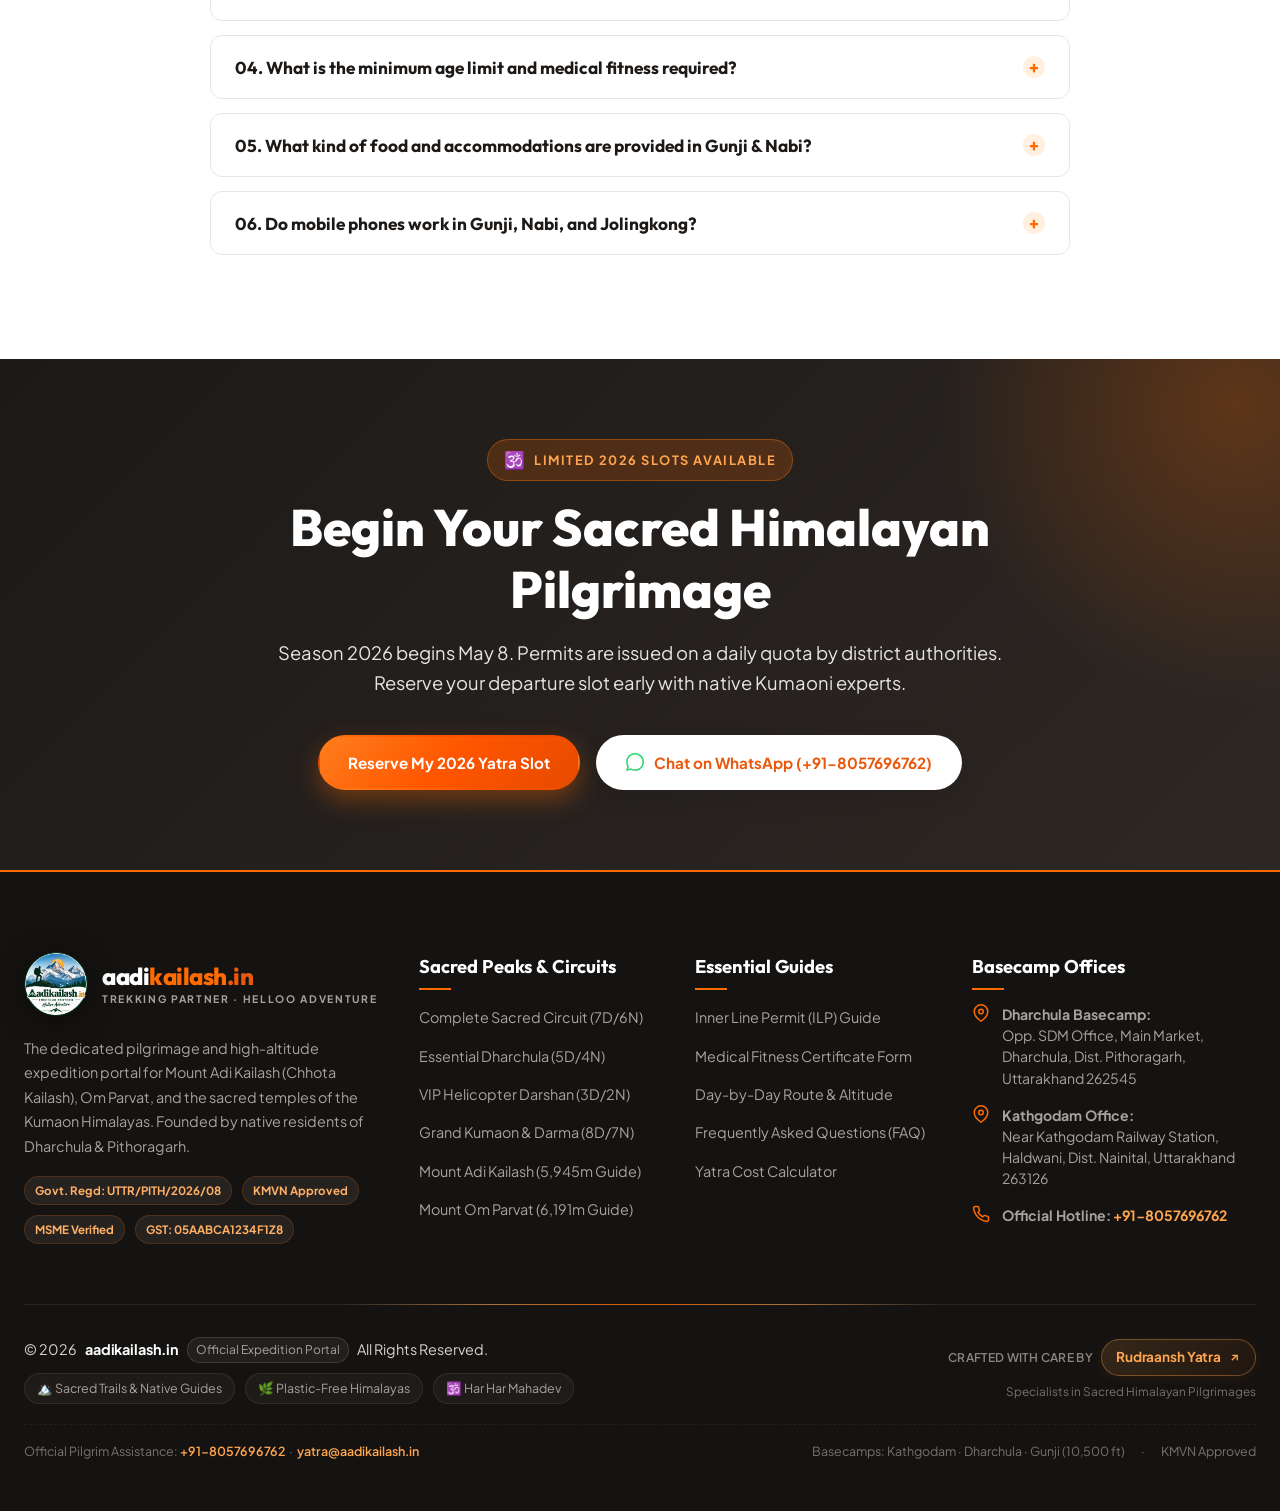
==== commit a3597b27: "Redesign footer bottom bar with Rudraansh Yatra badge and update official phone number to +91-805769" ====
--- a/index.html
+++ b/index.html
@@ -30,7 +30,7 @@
     "alternateName": "Adi Kailash & Om Parvat Expeditions - Trekking Partner Helloo Adventure",
     "url": "https://aadikailash.in",
     "logo": "https://aadikailash.in/assets/images/brand-logo.png",
-    "telephone": "+917617561066",
+    "telephone": "+918057696762",
     "priceRange": "₹₹₹",
     "address": {
       "@type": "PostalAddress",
@@ -110,9 +110,9 @@
   <div class="top-bar">
     <div class="container top-bar-inner">
       <div class="top-bar-left">
-        <a href="tel:+917617561066" class="top-contact-link">
+        <a href="tel:+918057696762" class="top-contact-link">
           <svg viewBox="0 0 24 24" fill="none" stroke="currentColor" stroke-width="2"><path d="M22 16.92v3a2 2 0 0 1-2.18 2 19.79 19.79 0 0 1-8.63-3.07 19.5 19.5 0 0 1-6-6 19.79 19.79 0 0 1-3.07-8.67A2 2 0 0 1 4.11 2h3a2 2 0 0 1 2 1.72 12.84 12.84 0 0 0 .7 2.81 2 2 0 0 1-.45 2.11L8.09 9.91a16 16 0 0 0 6 6l1.27-1.27a2 2 0 0 1 2.11-.45 12.84 12.84 0 0 0 2.81.7A2 2 0 0 1 22 16.92z"></path></svg>
-          Hotline: +91 76175 61066
+          Hotline: +91-8057696762
         </a>
         <a href="mailto:yatra@aadikailash.in" class="top-contact-link">
           <svg viewBox="0 0 24 24" fill="none" stroke="currentColor" stroke-width="2"><path d="M4 4h16c1.1 0 2 .9 2 2v12c0 1.1-.9 2-2 2H4c-1.1 0-2-.9-2-2V6c0-1.1.9-2 2-2z"></path><polyline points="22,6 12,13 2,6"></polyline></svg>
@@ -176,7 +176,7 @@
       </nav>
 
       <div class="header-cta-group">
-        <a href="tel:+917617561066" class="btn-header-call">
+        <a href="tel:+918057696762" class="btn-header-call">
           <svg width="15" height="15" viewBox="0 0 24 24" fill="none" stroke="currentColor" stroke-width="2"><path d="M22 16.92v3a2 2 0 0 1-2.18 2 19.79 19.79 0 0 1-8.63-3.07 19.5 19.5 0 0 1-6-6 19.79 19.79 0 0 1-3.07-8.67A2 2 0 0 1 4.11 2h3a2 2 0 0 1 2 1.72 12.84 12.84 0 0 0 .7 2.81 2 2 0 0 1-.45 2.11L8.09 9.91a16 16 0 0 0 6 6l1.27-1.27a2 2 0 0 1 2.11-.45 12.84 12.84 0 0 0 2.81.7A2 2 0 0 1 22 16.92z"></path></svg>
           Call Expert
         </a>
@@ -222,7 +222,7 @@
     </div>
     <div style="margin-top: auto; display: flex; flex-direction: column; gap: 12px;">
       <button class="btn btn-primary btn-open-booking" style="width: 100%;">Book Yatra 2026</button>
-      <a href="https://wa.me/917617561066" class="btn btn-outline-orange" style="width: 100%;">WhatsApp Us</a>
+      <a href="https://wa.me/918057696762" class="btn btn-outline-orange" style="width: 100%;">WhatsApp Us</a>
     </div>
   </aside>
 
@@ -253,7 +253,7 @@
           <a href="#packages" class="btn btn-outline-white">
             View All Packages
           </a>
-          <a href="https://wa.me/917617561066?text=Namaste!%20I%20want%20to%20inquire%20about%20Adi%20Kailash%20%26%20Om%20Parvat%20Yatra%202026." target="_blank" class="btn btn-white">
+          <a href="https://wa.me/918057696762?text=Namaste!%20I%20want%20to%20inquire%20about%20Adi%20Kailash%20%26%20Om%20Parvat%20Yatra%202026." target="_blank" class="btn btn-white">
             <svg width="18" height="18" viewBox="0 0 24 24" fill="#25D366"><path d="M.057 24l1.687-6.163c-1.041-1.804-1.588-3.849-1.587-5.946.003-6.556 5.338-11.891 11.893-11.891 3.181.001 6.167 1.24 8.413 3.488 2.245 2.248 3.481 5.236 3.48 8.414-.003 6.557-5.338 11.892-11.893 11.892-1.99-.001-3.951-.5-5.688-1.448l-6.305 1.654zm6.597-3.807c1.676.995 3.276 1.591 5.392 1.592 5.448 0 9.886-4.434 9.889-9.885.002-5.462-4.415-9.89-9.881-9.892-5.452 0-9.887 4.434-9.889 9.884-.001 2.225.651 3.891 1.746 5.634l-.999 3.648 3.742-.981z"/></svg>
             Chat with Local Guide
           </a>
@@ -1523,9 +1523,9 @@
         <button class="btn btn-primary btn-open-booking" data-package-name="Adi Kailash & Om Parvat 2026">
           Reserve My 2026 Yatra Slot
         </button>
-        <a href="https://wa.me/917617561066" target="_blank" class="btn btn-white">
+        <a href="https://wa.me/918057696762" target="_blank" class="btn btn-white">
           <svg width="18" height="18" viewBox="0 0 24 24" fill="#25D366"><path d="M.057 24l1.687-6.163c-1.041-1.804-1.588-3.849-1.587-5.946.003-6.556 5.338-11.891 11.893-11.891 3.181.001 6.167 1.24 8.413 3.488 2.245 2.248 3.481 5.236 3.48 8.414-.003 6.557-5.338 11.892-11.893 11.892-1.99-.001-3.951-.5-5.688-1.448l-6.305 1.654zm6.597-3.807c1.676.995 3.276 1.591 5.392 1.592 5.448 0 9.886-4.434 9.889-9.885.002-5.462-4.415-9.89-9.881-9.892-5.452 0-9.887 4.434-9.889 9.884-.001 2.225.651 3.891 1.746 5.634l-.999 3.648 3.742-.981z"/></svg>
-          Chat on WhatsApp (+91 76175 61066)
+          Chat on WhatsApp (+91-8057696762)
         </a>
       </div>
     </div>
@@ -1604,23 +1604,49 @@
           <div class="footer-contact-item">
             <svg viewBox="0 0 24 24" fill="none" stroke="currentColor" stroke-width="2"><path d="M22 16.92v3a2 2 0 0 1-2.18 2 19.79 19.79 0 0 1-8.63-3.07 19.5 19.5 0 0 1-6-6 19.79 19.79 0 0 1-3.07-8.67A2 2 0 0 1 4.11 2h3a2 2 0 0 1 2 1.72 12.84 12.84 0 0 0 .7 2.81 2 2 0 0 1-.45 2.11L8.09 9.91a16 16 0 0 0 6 6l1.27-1.27a2 2 0 0 1 2.11-.45 12.84 12.84 0 0 0 2.81.7A2 2 0 0 1 22 16.92z"></path></svg>
             <div>
-              <strong>Hotlines:</strong> +91 76175 61066 / +91 94120 12345
+              <strong>Official Hotline:</strong> <a href="tel:+918057696762" style="color: #FFA54F; font-weight: 700; text-decoration: none;">+91-8057696762</a>
             </div>
           </div>
         </div>
       </div>
 
       <div class="footer-bottom-bar">
-        <div>
-          &copy; 2026 <strong>aadikailash.in</strong>. All Rights Reserved. Sacred Trails, Native Guides.
-        </div>
-        <div class="footer-credit" style="color: #A8A29E; font-size: 0.85rem; text-align: center;">
-          Designed by <a href="https://www.rudraanshyatra.com/" target="_blank" rel="noopener noreferrer" style="color: #FFA54F; font-weight: 700; text-decoration: underline;">Rudraansh Yatra</a> with care for spiritual travel.
-        </div>
-        <div style="display: flex; gap: 20px;">
-          <span>Official Portal: aadikailash.in</span>
-          <span>Plastic-Free Sacred Himalayas</span>
-          <span>Har Har Mahadev ॐ</span>
+        <div class="footer-bottom-main">
+          <div class="footer-brand-meta">
+            <div class="footer-copyright">
+              &copy; 2026 <strong>aadikailash.in</strong>
+              <span class="footer-copyright-badge">Official Expedition Portal</span>
+              <span>All Rights Reserved.</span>
+            </div>
+            <div class="footer-sacred-tags">
+              <span class="footer-sacred-pill">🏔️ Sacred Trails &amp; Native Guides</span>
+              <span class="footer-sacred-pill">🌿 Plastic-Free Himalayas</span>
+              <span class="footer-sacred-pill">🕉️ Har Har Mahadev</span>
+            </div>
+          </div>
+
+          <div class="footer-designer-credit">
+            <div class="designer-label-wrap">
+              <span class="designer-label">Crafted with care by</span>
+              <a href="https://www.rudraanshyatra.com/" target="_blank" rel="noopener noreferrer" class="designer-link-badge">
+                <span>Rudraansh Yatra</span>
+                <svg viewBox="0 0 24 24" fill="none" stroke="currentColor" stroke-width="2.5"><path d="M7 17l9.2-9.2M17 17V8H8"/></svg>
+              </a>
+            </div>
+            <span class="designer-subtext">Specialists in Sacred Himalayan Pilgrimages</span>
+          </div>
+        </div>
+
+        <div class="footer-bottom-sub">
+          <div>
+            Official Pilgrim Assistance: <a href="tel:+918057696762">+91-8057696762</a> &nbsp;&middot;&nbsp; 
+            <a href="mailto:yatra@aadikailash.in">yatra@aadikailash.in</a>
+          </div>
+          <div class="footer-portal-stats">
+            <span>Basecamps: Kathgodam &middot; Dharchula &middot; Gunji (10,500 ft)</span>
+            <span>&middot;</span>
+            <span>KMVN Approved</span>
+          </div>
         </div>
       </div>
     </div>
@@ -1630,13 +1656,13 @@
        17. FLOATING QUICK ACTIONS (WHATSAPP & CALL)
        ========================================================================== -->
   <div class="floating-actions-bar">
-    <a href="https://wa.me/917617561066?text=Namaste!%20I%20want%20to%20plan%20my%20Adi%20Kailash%20%26%20Om%20Parvat%20Yatra%202026." target="_blank" class="floating-btn btn-floating-whatsapp" aria-label="Chat on WhatsApp">
+    <a href="https://wa.me/918057696762?text=Namaste!%20I%20want%20to%20plan%20my%20Adi%20Kailash%20%26%20Om%20Parvat%20Yatra%202026." target="_blank" class="floating-btn btn-floating-whatsapp" aria-label="Chat on WhatsApp">
       <svg width="22" height="22" viewBox="0 0 24 24" fill="#FFFFFF"><path d="M.057 24l1.687-6.163c-1.041-1.804-1.588-3.849-1.587-5.946.003-6.556 5.338-11.891 11.893-11.891 3.181.001 6.167 1.24 8.413 3.488 2.245 2.248 3.481 5.236 3.48 8.414-.003 6.557-5.338 11.892-11.893 11.892-1.99-.001-3.951-.5-5.688-1.448l-6.305 1.654zm6.597-3.807c1.676.995 3.276 1.591 5.392 1.592 5.448 0 9.886-4.434 9.889-9.885.002-5.462-4.415-9.89-9.881-9.892-5.452 0-9.887 4.434-9.889 9.884-.001 2.225.651 3.891 1.746 5.634l-.999 3.648 3.742-.981z"/></svg>
       <span>WhatsApp Yatra Desk</span>
     </a>
-    <a href="tel:+917617561066" class="floating-btn btn-floating-call" aria-label="Call Yatra Specialist">
+    <a href="tel:+918057696762" class="floating-btn btn-floating-call" aria-label="Call Yatra Specialist">
       <svg width="20" height="20" viewBox="0 0 24 24" fill="none" stroke="currentColor" stroke-width="2"><path d="M22 16.92v3a2 2 0 0 1-2.18 2 19.79 19.79 0 0 1-8.63-3.07 19.5 19.5 0 0 1-6-6 19.79 19.79 0 0 1-3.07-8.67A2 2 0 0 1 4.11 2h3a2 2 0 0 1 2 1.72 12.84 12.84 0 0 0 .7 2.81 2 2 0 0 1-.45 2.11L8.09 9.91a16 16 0 0 0 6 6l1.27-1.27a2 2 0 0 1 2.11-.45 12.84 12.84 0 0 0 2.81.7A2 2 0 0 1 22 16.92z"></path></svg>
-      <span>Call +91 76175 61066</span>
+      <span>Call +91-8057696762</span>
     </a>
   </div>
 
--- a/style.css
+++ b/style.css
@@ -2089,16 +2089,227 @@
   border-radius: var(--radius-pill);
 }
 
-.footer-bottom-bar {
-  border-top: 1px solid #292524;
-  padding-top: 28px;
+/* ==========================================================================
+   REDESIGNED LUXURY SACRED FOOTER BOTTOM & DESIGNER CREDIT
+   ========================================================================== */
+.footer-bottom-bar,
+.footer-bottom {
+  border-top: 1px solid rgba(255, 255, 255, 0.08);
+  margin-top: 48px;
+  padding-top: 32px;
+  padding-bottom: 20px;
+  position: relative;
+  display: flex;
+  flex-direction: column;
+  gap: 20px;
+  width: 100%;
+}
+
+.footer-bottom-bar::before,
+.footer-bottom::before {
+  content: '';
+  position: absolute;
+  top: -1px;
+  left: 50%;
+  transform: translateX(-50%);
+  width: min(600px, 80%);
+  height: 1px;
+  background: linear-gradient(90deg, transparent, rgba(255, 165, 79, 0.6), rgba(255, 107, 0, 0.8), rgba(255, 165, 79, 0.6), transparent);
+}
+
+.footer-bottom-main {
   display: flex;
   justify-content: space-between;
   align-items: center;
   flex-wrap: wrap;
+  gap: 24px;
+  width: 100%;
+}
+
+.footer-brand-meta {
+  display: flex;
+  flex-direction: column;
+  gap: 10px;
+}
+
+.footer-copyright {
+  font-size: 0.9rem;
+  color: #D6D3D1;
+  display: flex;
+  align-items: center;
+  gap: 8px;
+  flex-wrap: wrap;
+}
+
+.footer-copyright strong {
+  color: #FFFFFF;
+  font-weight: 700;
+  letter-spacing: -0.01em;
+}
+
+.footer-copyright-badge {
+  display: inline-flex;
+  align-items: center;
+  gap: 4px;
+  background: rgba(255, 255, 255, 0.06);
+  border: 1px solid rgba(255, 255, 255, 0.12);
+  color: #A8A29E;
+  font-size: 0.75rem;
+  padding: 2px 8px;
+  border-radius: var(--radius-pill);
+}
+
+.footer-sacred-tags {
+  display: flex;
+  align-items: center;
+  gap: 10px;
+  flex-wrap: wrap;
+}
+
+.footer-sacred-pill {
+  display: inline-flex;
+  align-items: center;
+  gap: 6px;
+  font-size: 0.78rem;
+  color: #A8A29E;
+  background: rgba(38, 34, 31, 0.6);
+  border: 1px solid rgba(255, 255, 255, 0.08);
+  padding: 4px 12px;
+  border-radius: 999px;
+  transition: all 0.25s ease;
+}
+
+.footer-sacred-pill:hover {
+  color: #F5F5F4;
+  border-color: rgba(255, 165, 79, 0.35);
+  background: rgba(255, 165, 79, 0.08);
+}
+
+/* Designer Credit Card / Badge */
+.footer-designer-credit {
+  display: flex;
+  flex-direction: column;
+  align-items: flex-end;
+  gap: 6px;
+}
+
+.designer-label-wrap {
+  display: flex;
+  align-items: center;
+  gap: 8px;
+  flex-wrap: wrap;
+}
+
+.designer-label {
+  font-size: 0.75rem;
+  color: #8C847E;
+  letter-spacing: 0.03em;
+  text-transform: uppercase;
+  font-weight: 600;
+}
+
+.designer-link-badge {
+  display: inline-flex;
+  align-items: center;
+  gap: 7px;
+  background: linear-gradient(135deg, rgba(255, 165, 79, 0.14), rgba(255, 107, 0, 0.05));
+  border: 1px solid rgba(255, 165, 79, 0.35);
+  padding: 6px 14px;
+  border-radius: 999px;
+  color: #FFA54F;
+  text-decoration: none;
+  font-size: 0.85rem;
+  font-weight: 700;
+  letter-spacing: -0.01em;
+  box-shadow: 0 2px 10px rgba(255, 122, 0, 0.08);
+  transition: all 0.3s cubic-bezier(0.4, 0, 0.2, 1);
+}
+
+.designer-link-badge:hover {
+  background: linear-gradient(135deg, rgba(255, 165, 79, 0.25), rgba(255, 107, 0, 0.15));
+  border-color: rgba(255, 165, 79, 0.65);
+  color: #FFB877;
+  transform: translateY(-2px);
+  box-shadow: 0 6px 20px rgba(255, 122, 0, 0.22);
+}
+
+.designer-link-badge svg {
+  width: 13px;
+  height: 13px;
+  stroke: currentColor;
+  transition: transform 0.3s ease;
+}
+
+.designer-link-badge:hover svg {
+  transform: translate(2px, -2px);
+}
+
+.designer-subtext {
+  font-size: 0.74rem;
+  color: #78716C;
+}
+
+/* Secondary Sub-Row */
+.footer-bottom-sub {
+  border-top: 1px dashed rgba(255, 255, 255, 0.06);
+  padding-top: 16px;
+  display: flex;
+  justify-content: space-between;
+  align-items: center;
+  flex-wrap: wrap;
+  gap: 12px;
+  font-size: 0.78rem;
+  color: #78716C;
+  width: 100%;
+}
+
+.footer-bottom-sub a {
+  color: #FFA54F;
+  text-decoration: none;
+  font-weight: 600;
+  transition: color 0.2s ease;
+}
+
+.footer-bottom-sub a:hover {
+  color: #FFC288;
+  text-decoration: underline;
+}
+
+.footer-portal-stats {
+  display: flex;
+  align-items: center;
   gap: 16px;
-  font-size: 0.82rem;
-  color: #78716C;
+  flex-wrap: wrap;
+}
+
+.footer-portal-stats span {
+  display: inline-flex;
+  align-items: center;
+  gap: 5px;
+}
+
+@media (max-width: 768px) {
+  .footer-bottom-bar,
+  .footer-bottom {
+    align-items: flex-start;
+    text-align: left;
+  }
+  .footer-bottom-main {
+    flex-direction: column;
+    align-items: flex-start;
+    gap: 18px;
+  }
+  .footer-designer-credit {
+    align-items: flex-start;
+    width: 100%;
+    padding-top: 10px;
+    border-top: 1px solid rgba(255, 255, 255, 0.05);
+  }
+  .footer-bottom-sub {
+    flex-direction: column;
+    align-items: flex-start;
+    gap: 8px;
+  }
 }
 
 /* Animations */
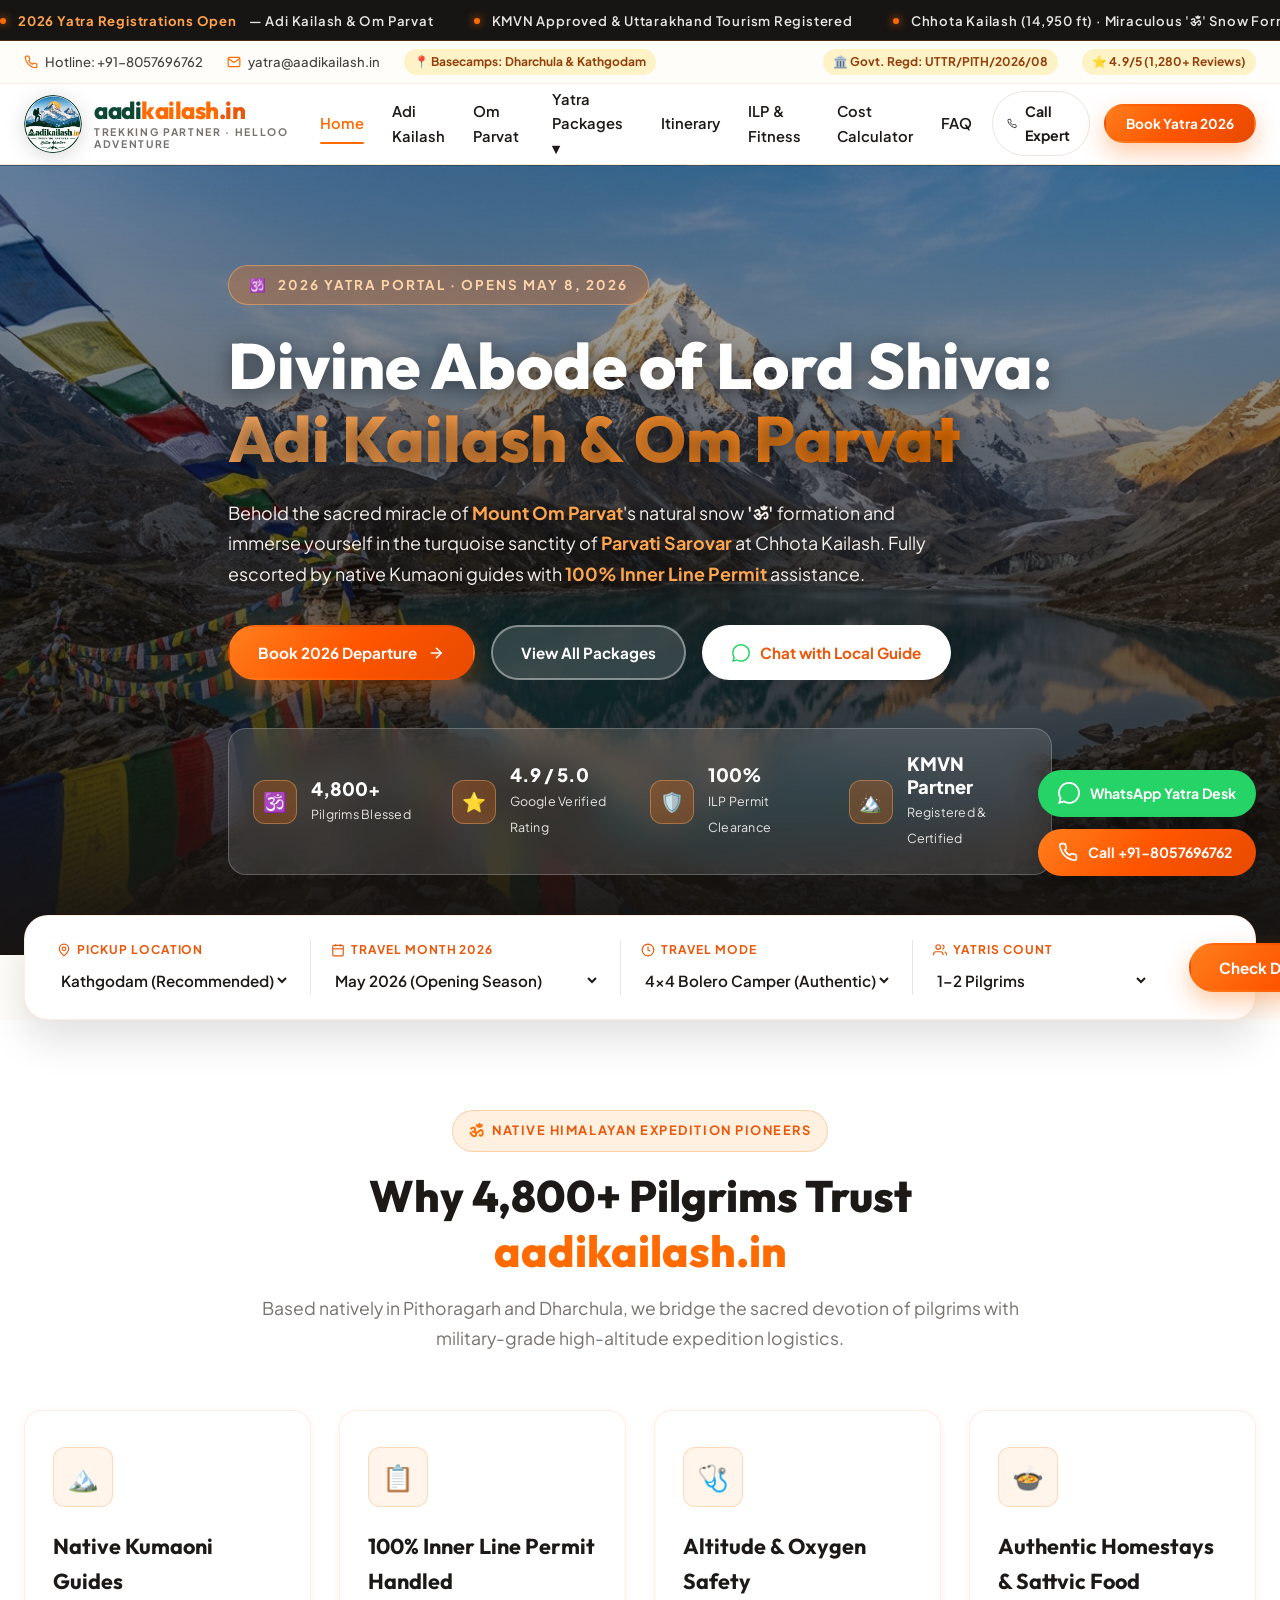
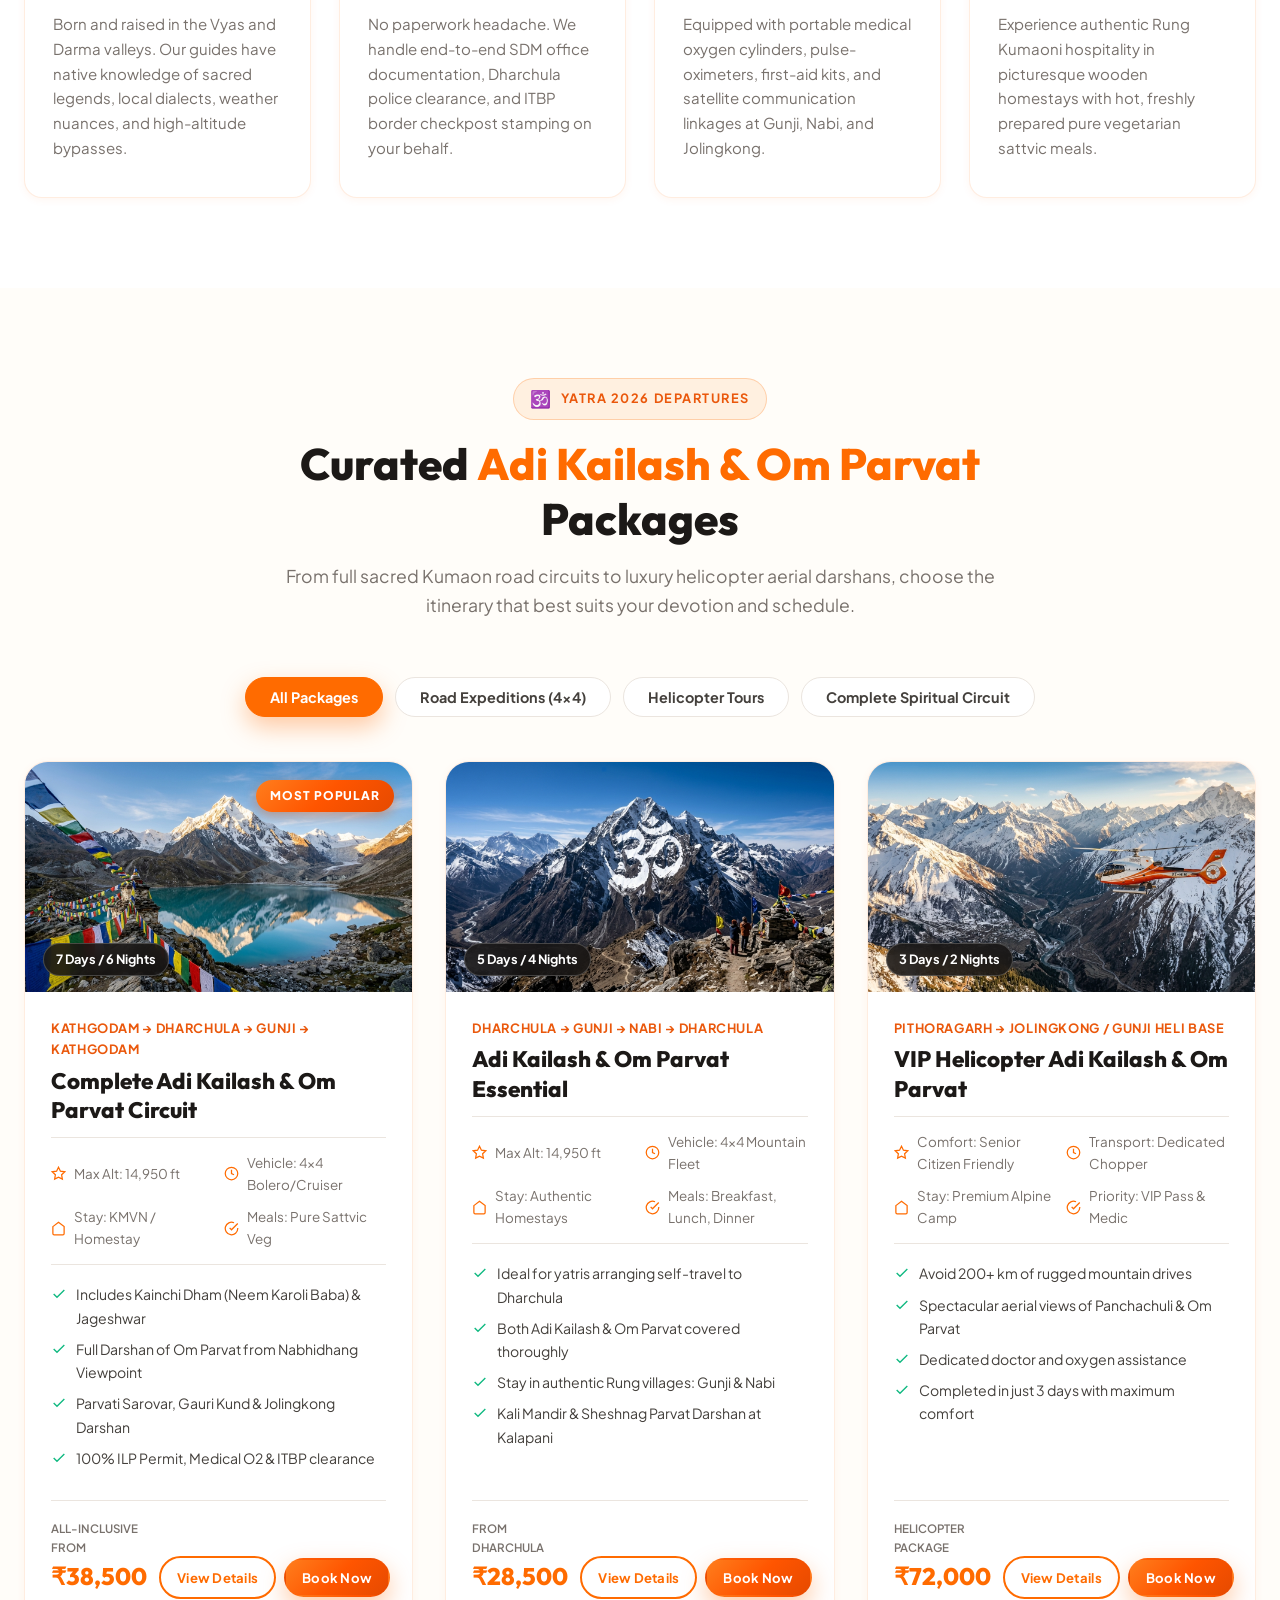
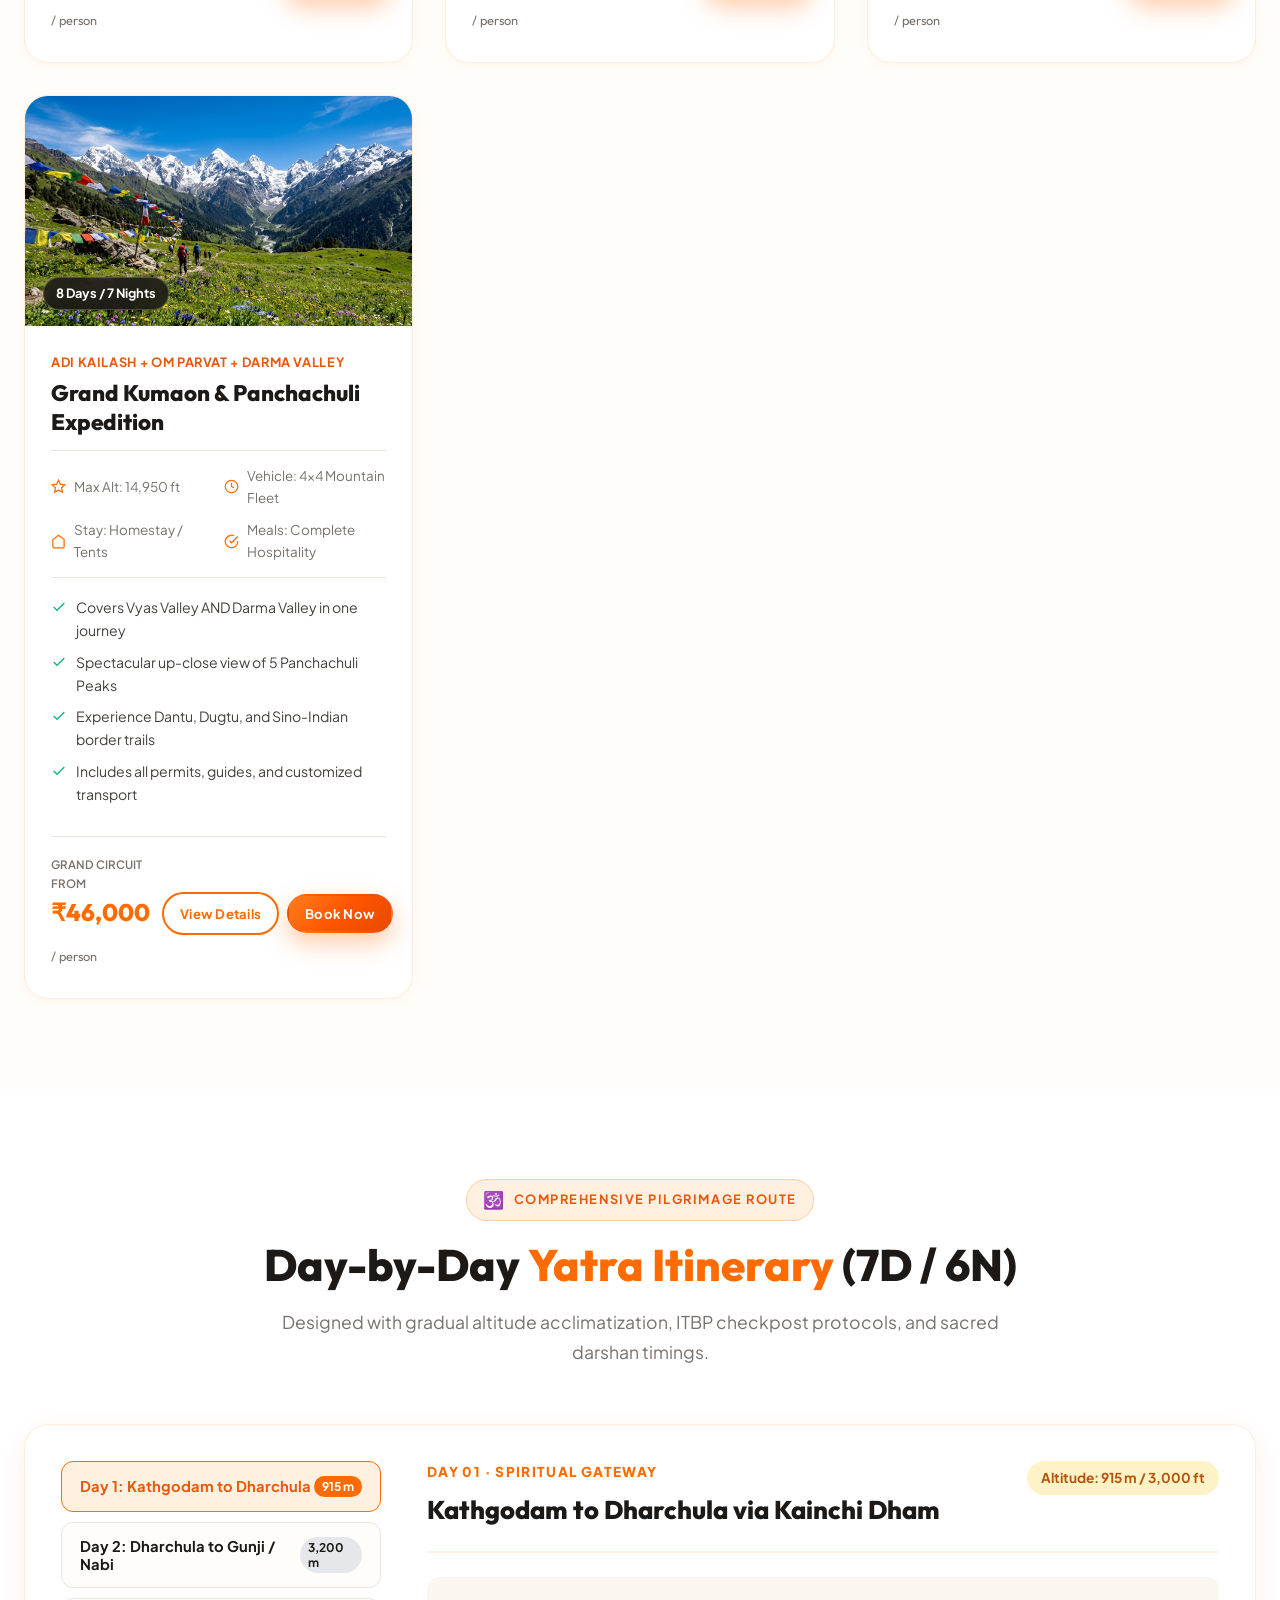
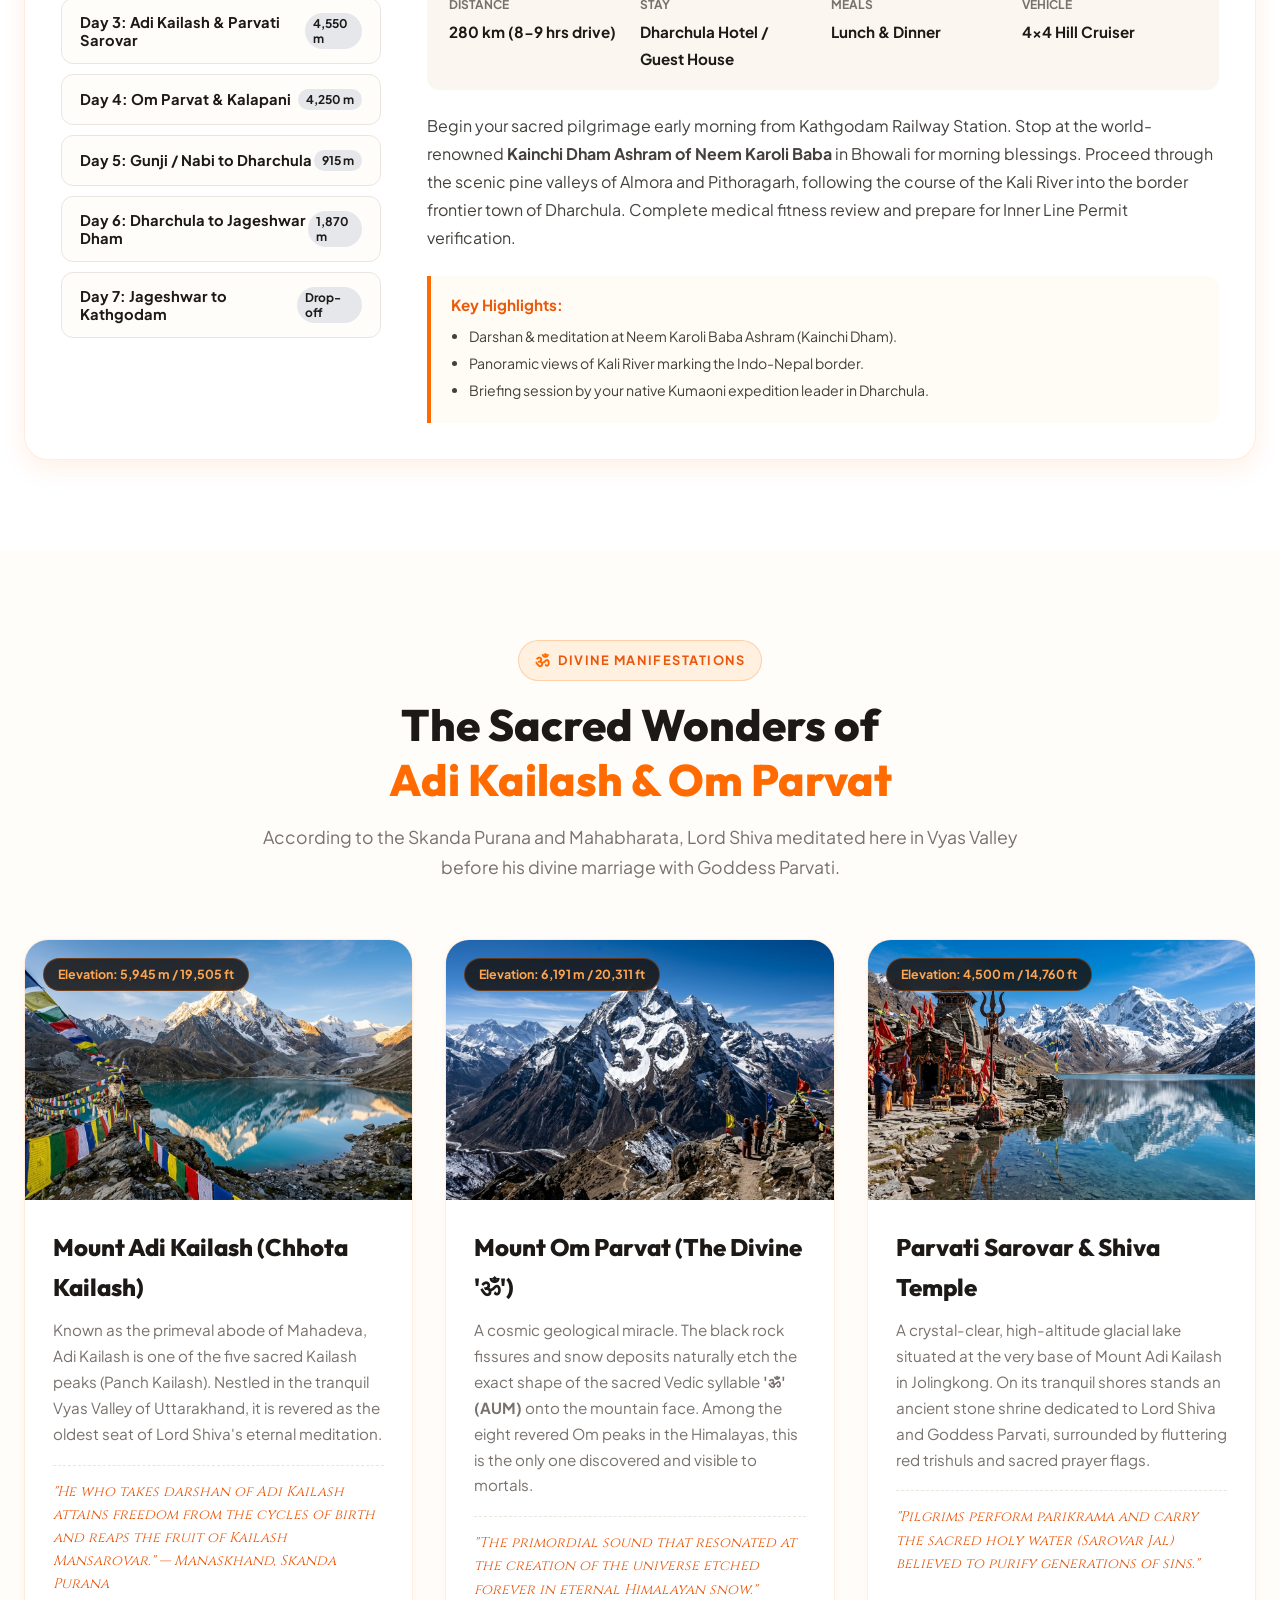
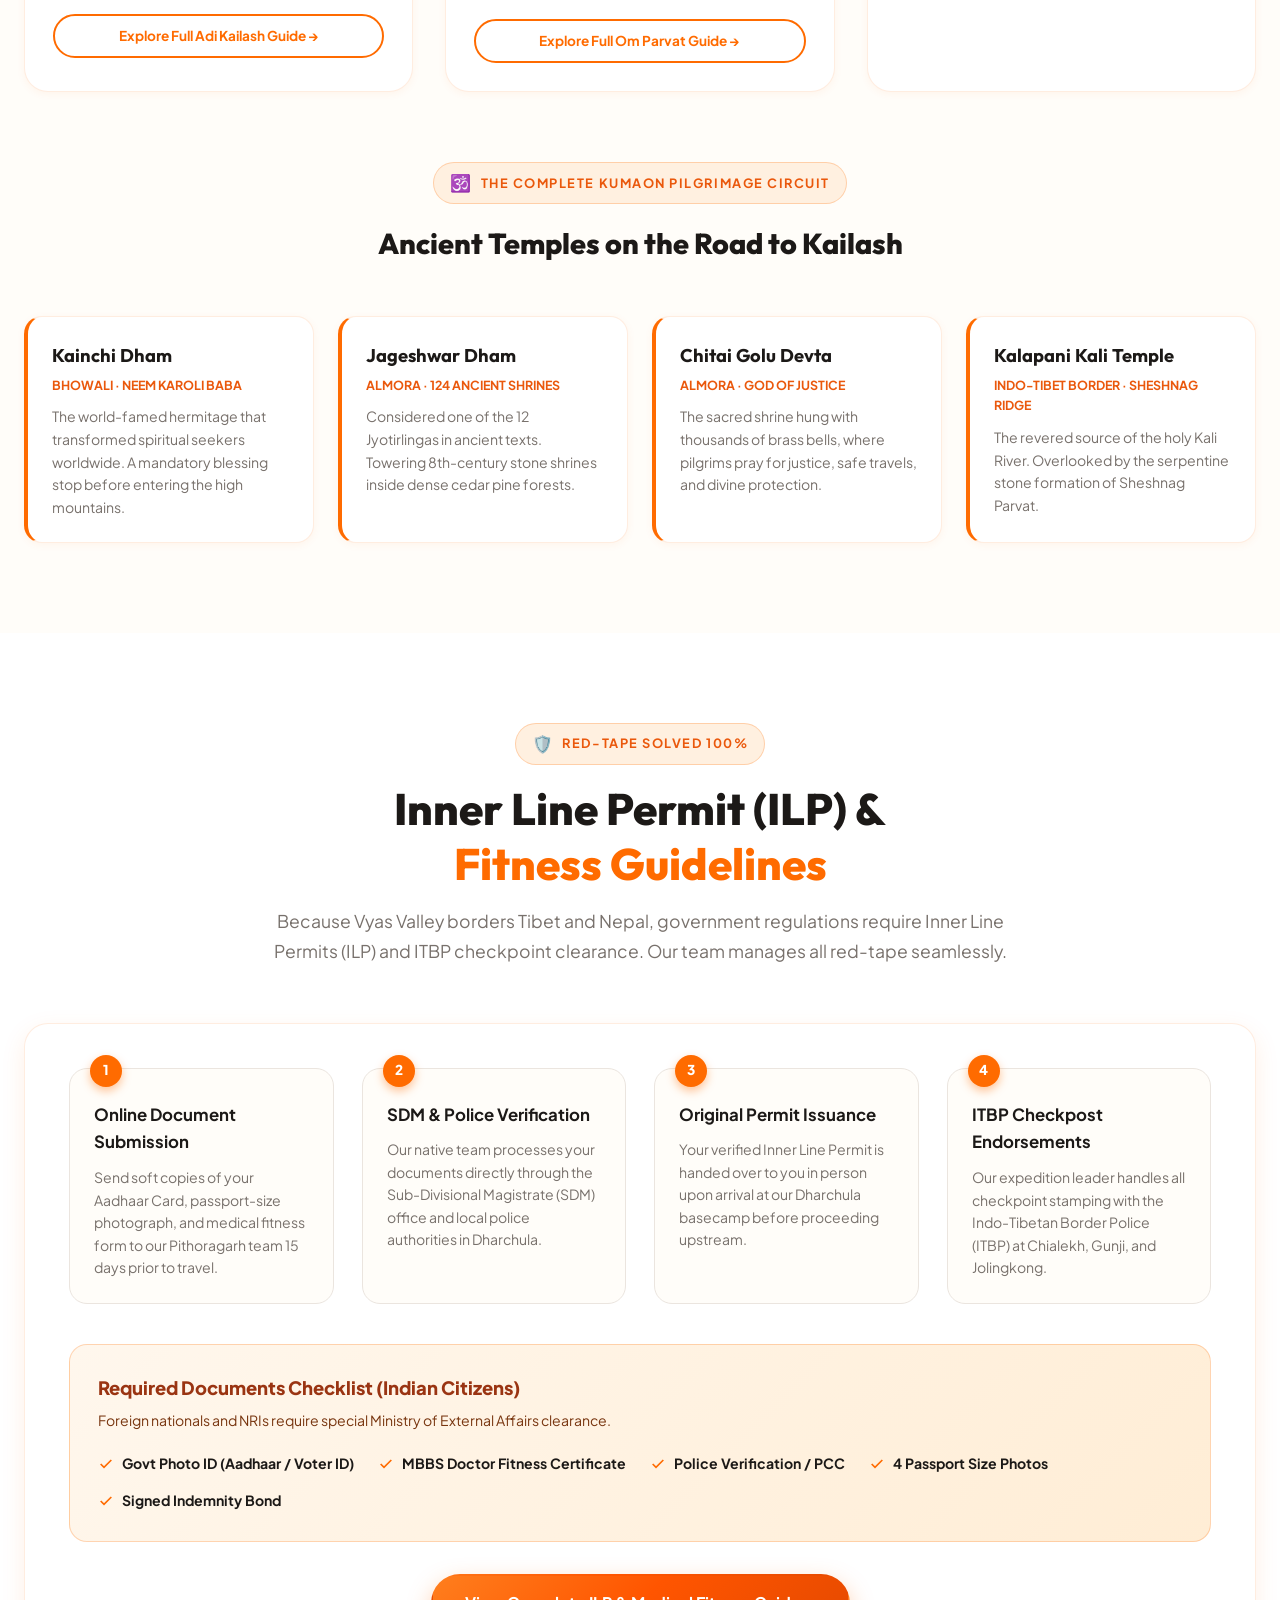
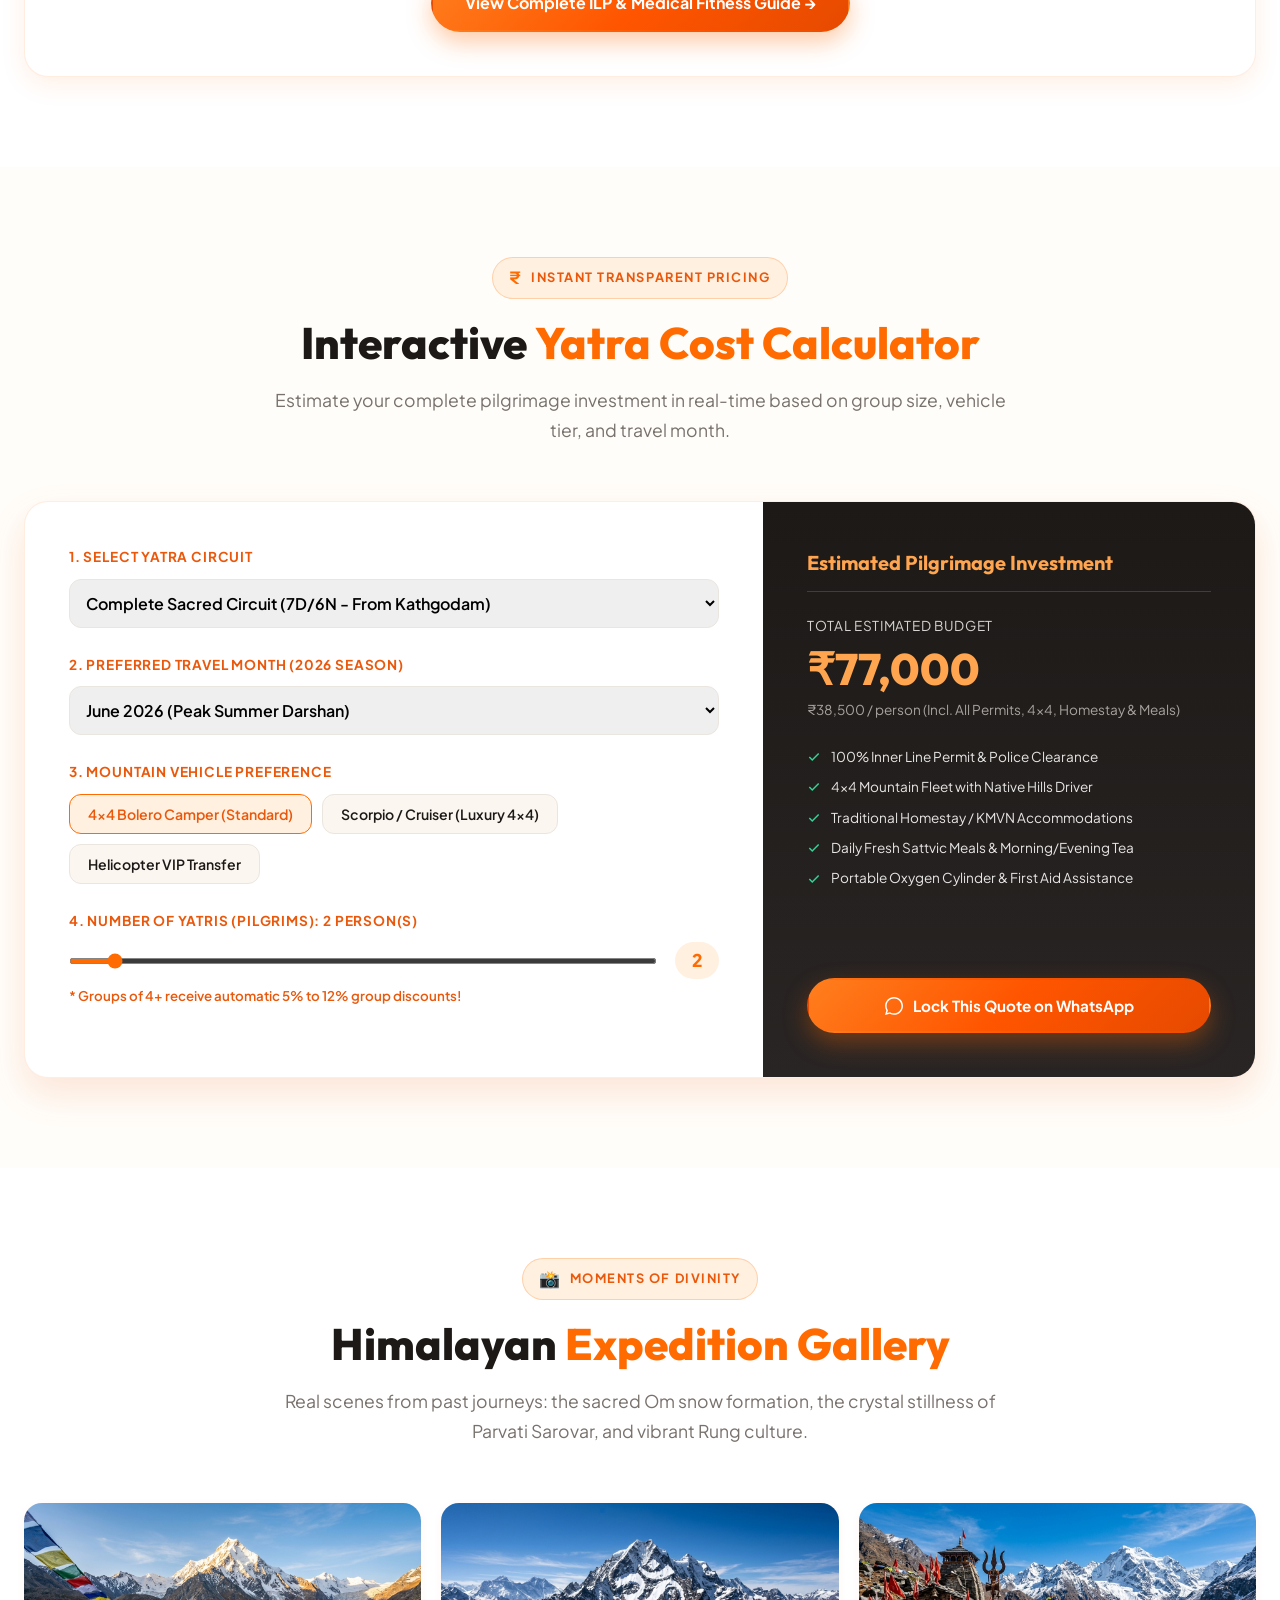
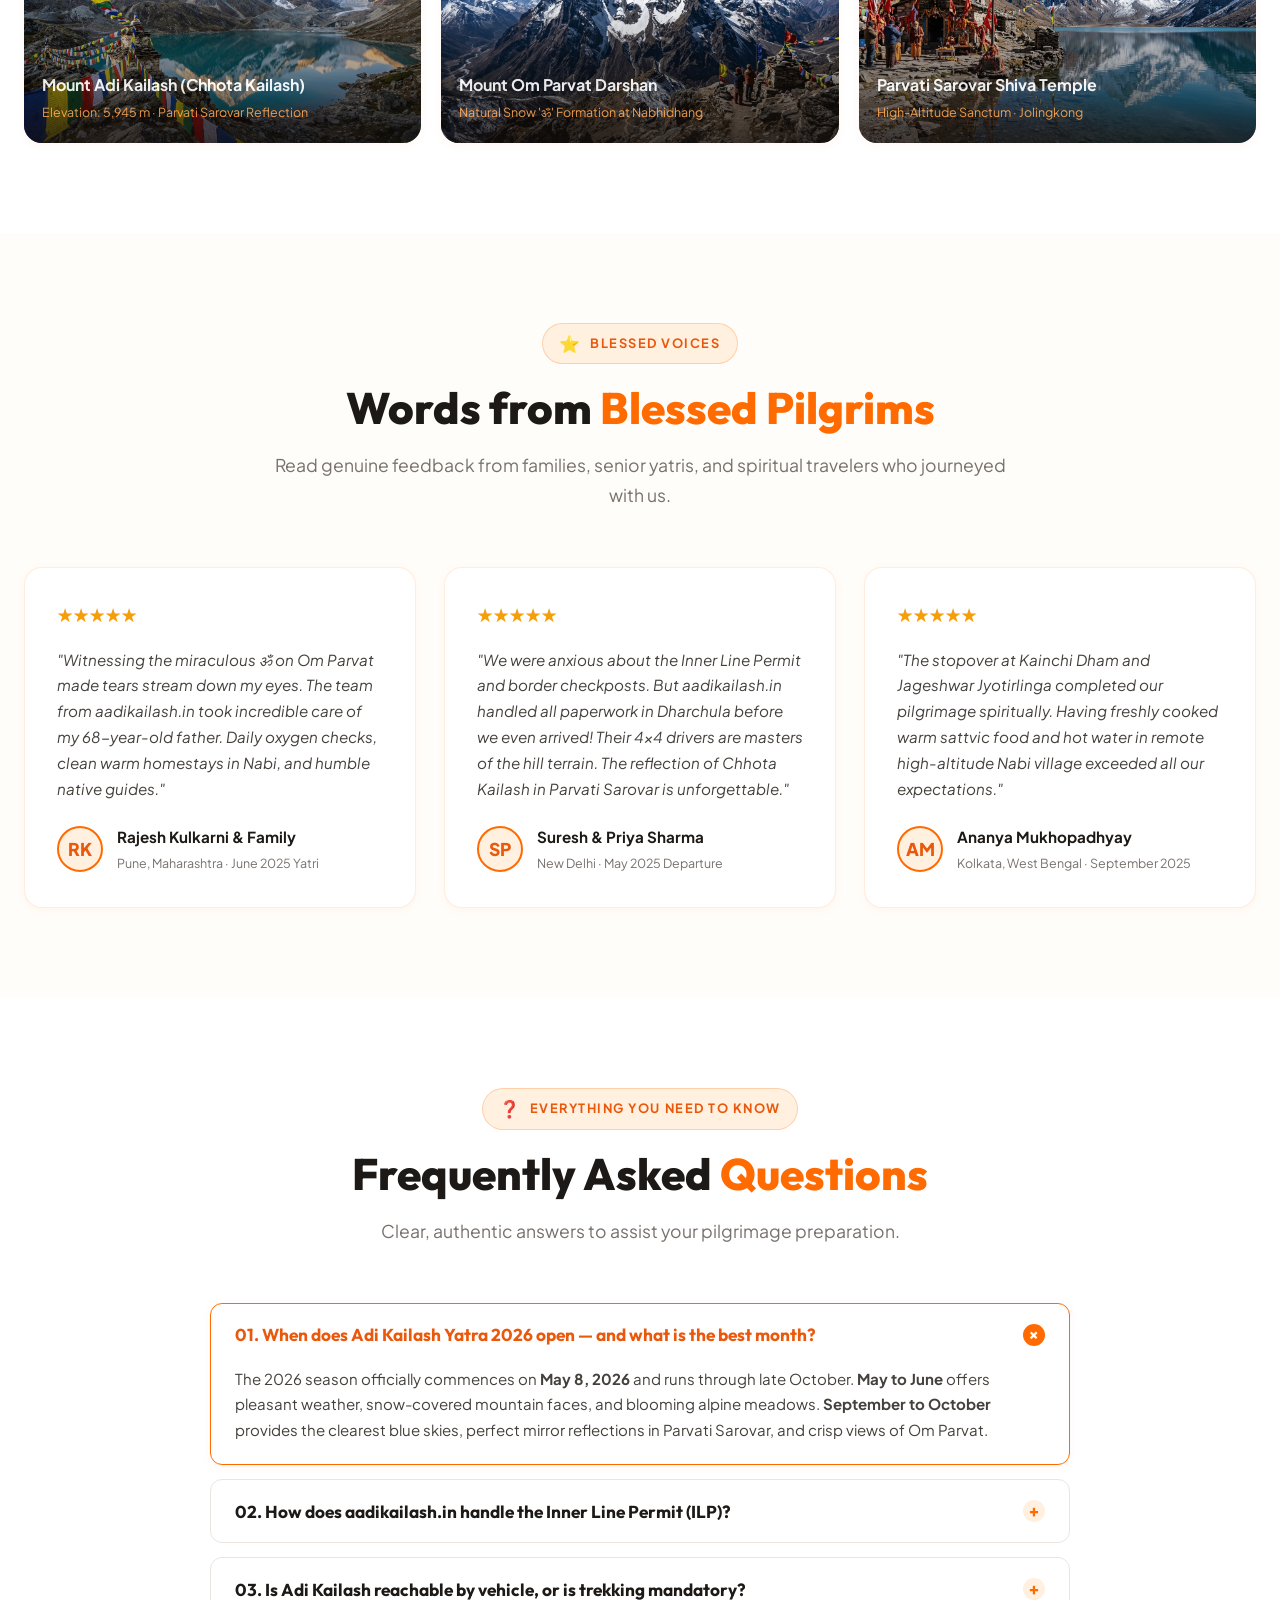
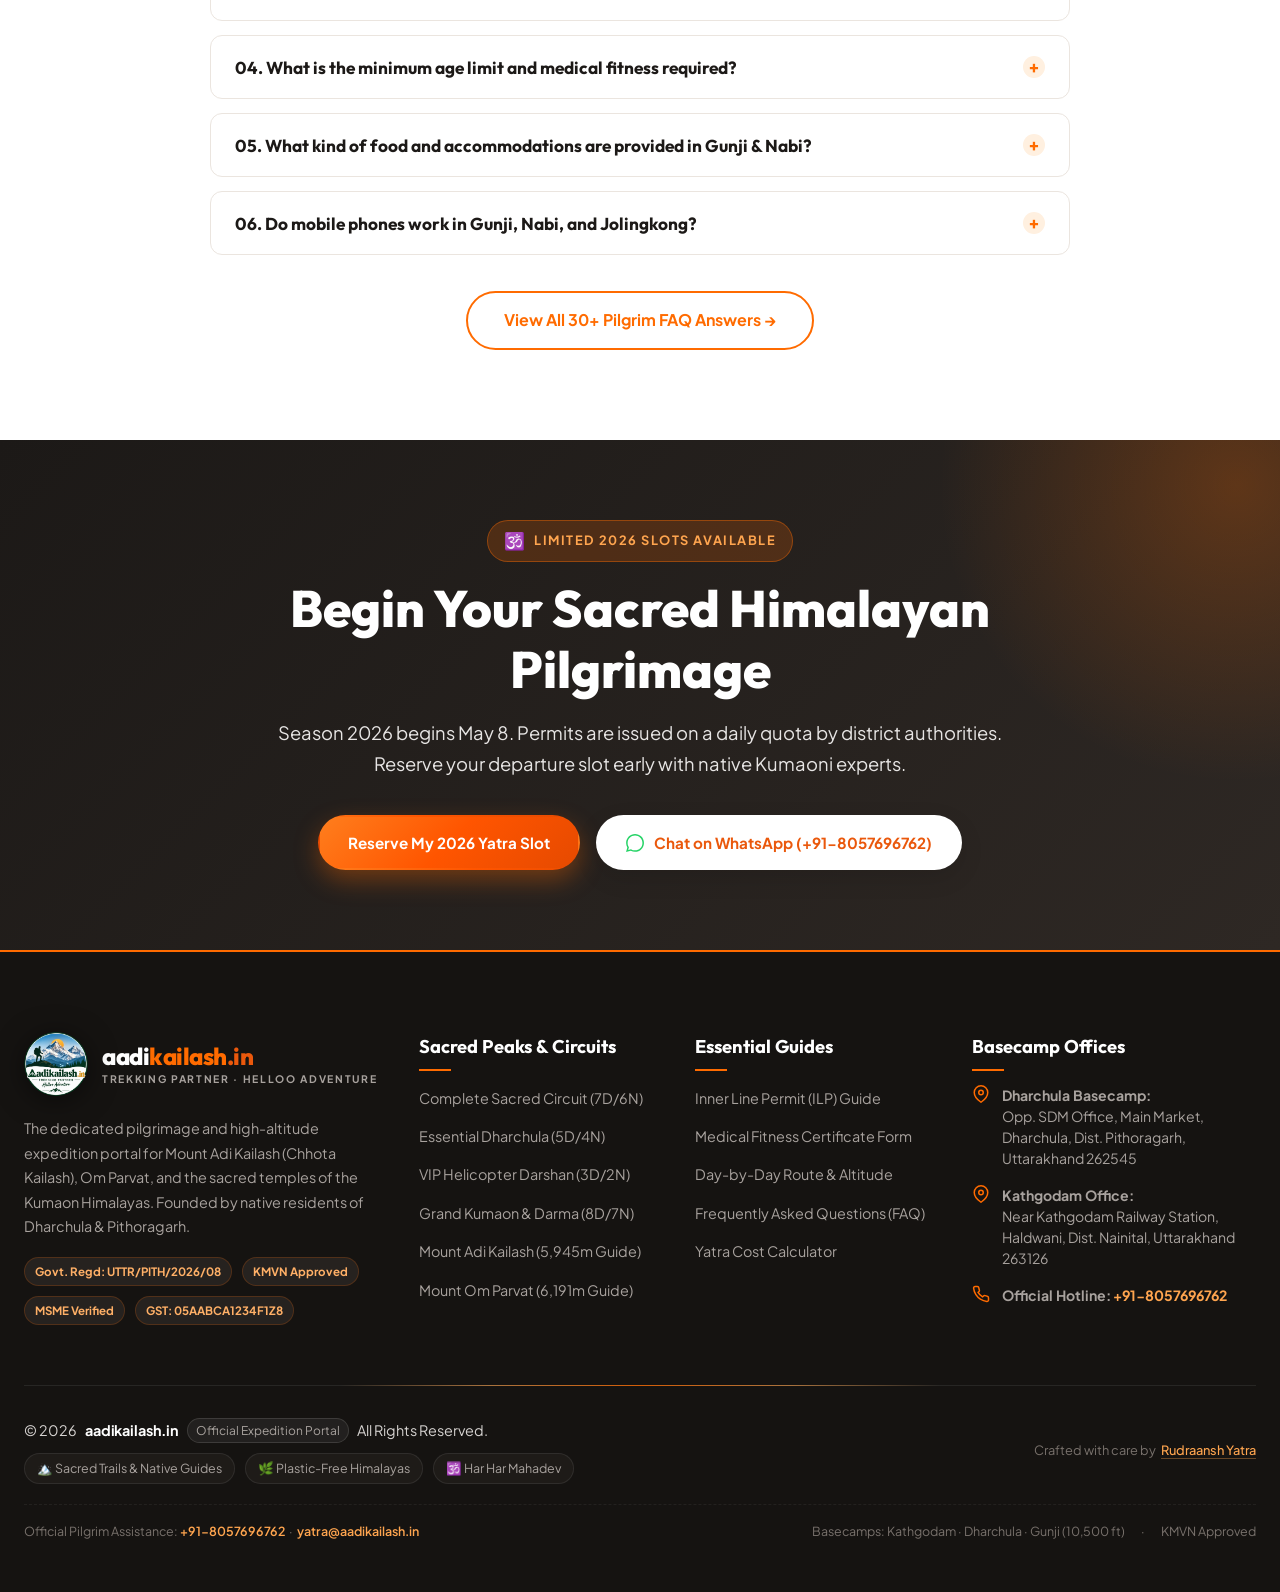
==== commit 913bac6b: "fix: proper vercel routing config for all pages + full internal linking" ====
--- a/index.html
+++ b/index.html
@@ -242,7 +242,7 @@
         </h1>
 
         <p class="hero-description">
-          Behold the sacred miracle of Mount Om Parvat's natural snow <strong>'ॐ'</strong> formation and immerse yourself in the turquoise sanctity of <strong>Parvati Sarovar</strong> at Chhota Kailash. Fully escorted by native Kumaoni guides with 100% Inner Line Permit assistance.
+          Behold the sacred miracle of <a href="om-parvat.html" style="color: #FFA54F; font-weight: 700;">Mount Om Parvat</a>'s natural snow <strong>'ॐ'</strong> formation and immerse yourself in the turquoise sanctity of <a href="adi-kailash.html" style="color: #FFA54F; font-weight: 700;"><strong>Parvati Sarovar</strong></a> at Chhota Kailash. Fully escorted by native Kumaoni guides with <a href="ilp-fitness.html" style="color: #FFA54F; font-weight: 700;">100% Inner Line Permit</a> assistance.
         </p>
 
         <div class="hero-cta-group">
@@ -278,7 +278,7 @@
             <div class="trust-icon-box">🛡️</div>
             <div class="trust-item-text">
               <strong>100%</strong>
-              <span>ILP Permit Clearance</span>
+              <span><a href="ilp-fitness.html" style="color: inherit; text-decoration: none;">ILP Permit Clearance</a></span>
             </div>
           </div>
           <div class="trust-item">
@@ -1460,7 +1460,7 @@
             <span class="faq-icon">+</span>
           </button>
           <div class="faq-answer">
-            We handle the complete permit procedure on your behalf. You simply provide soft copies of your Aadhaar card, doctor fitness certificate, and photos. Our ground team in Dharchula submits the files to the Sub-Divisional Magistrate (SDM) office, secures the police clearance, and arranges your original permit prior to your arrival.
+            We handle the complete permit procedure on your behalf. You simply provide soft copies of your Aadhaar card, doctor fitness certificate, and photos. Our ground team in Dharchula submits the files to the Sub-Divisional Magistrate (SDM) office, secures the police clearance, and arranges your original permit prior to your arrival. <a href="ilp-fitness.html" style="color: var(--primary-orange); font-weight: 700;">Read the complete ILP &amp; Permit Guide →</a>
           </div>
         </div>
 
@@ -1470,7 +1470,7 @@
             <span class="faq-icon">+</span>
           </button>
           <div class="faq-answer">
-            Thanks to the newly completed border roads constructed by the Border Roads Organisation (BRO), 4x4 vehicles can now reach directly up to <strong>Jolingkong (Adi Kailash base)</strong> and <strong>Nabhidhang (Om Parvat viewpoint)</strong>. From Jolingkong, it is an easy 1.5 km gentle walk to Parvati Sarovar. Horses and mules are also readily available for senior pilgrims.
+            Thanks to the newly completed border roads constructed by the Border Roads Organisation (BRO), 4x4 vehicles can now reach directly up to <strong>Jolingkong (Adi Kailash base)</strong> and <strong>Nabhidhang (Om Parvat viewpoint)</strong>. From Jolingkong, it is an easy 1.5 km gentle walk to <a href="adi-kailash.html#sacred-sites" style="color: var(--primary-orange); font-weight: 700;">Parvati Sarovar</a>. Horses and mules are also readily available for senior pilgrims. <a href="adi-kailash.html" style="color: var(--primary-orange); font-weight: 700;">Explore the full Adi Kailash route guide →</a>
           </div>
         </div>
 
@@ -1480,7 +1480,7 @@
             <span class="faq-icon">+</span>
           </button>
           <div class="faq-answer">
-            Pilgrims between the ages of 9 and 75 years with normal fitness are permitted. You will need a basic Medical Fitness Certificate signed by any registered MBBS doctor certifying you are fit for high altitude travel (above 10,000 ft). We provide continuous acclimatization halts and carry medical oxygen onboard all expedition vehicles.
+            Pilgrims between the ages of 9 and 75 years with normal fitness are permitted. You will need a basic Medical Fitness Certificate signed by any registered MBBS doctor certifying you are fit for high altitude travel (above 10,000 ft). We provide continuous acclimatization halts and carry medical oxygen onboard all expedition vehicles. <a href="ilp-fitness.html#medical-fitness" style="color: var(--primary-orange); font-weight: 700;">View MBBS Medical Fitness Guidelines →</a>
           </div>
         </div>
 
@@ -1503,6 +1503,11 @@
             BSNL mobile network works intermittently up to Gunji and Nabi village. Private networks (Jio / Airtel) generally lose connectivity past Dharchula. Our expedition team maintains satellite communication linkages and coordinates with ITBP border checkposts for emergency notifications.
           </div>
         </div>
+      </div>
+      <div style="text-align: center; margin-top: 36px;">
+        <a href="faq.html" class="btn btn-outline-orange" style="padding: 14px 36px; font-size: 1rem; font-weight: 700;">
+          View All 30+ Pilgrim FAQ Answers &rarr;
+        </a>
       </div>
     </div>
   </section>
--- a/style.css
+++ b/style.css
@@ -533,16 +533,31 @@
 /* Mobile Toggle */
 .mobile-nav-toggle {
   display: none;
-  background: none;
-  border: none;
+  background: rgba(255, 107, 0, 0.08);
+  border: 1px solid rgba(255, 107, 0, 0.22);
+  border-radius: 8px;
   cursor: pointer;
-  padding: 8px;
-  color: var(--text-dark);
+  width: 42px;
+  height: 42px;
+  padding: 0;
+  align-items: center;
+  justify-content: center;
+  color: #0E4835;
+  flex-shrink: 0;
+  transition: all var(--transition-fast);
+}
+
+.mobile-nav-toggle:hover,
+.mobile-nav-toggle:active {
+  background: rgba(255, 107, 0, 0.16);
+  border-color: var(--primary-orange);
+  color: var(--primary-orange);
+  transform: scale(0.96);
 }
 
 .mobile-nav-toggle svg {
-  width: 28px;
-  height: 28px;
+  width: 22px;
+  height: 22px;
 }
 
 /* Mobile Menu Drawer */
@@ -551,15 +566,18 @@
   top: 0;
   right: -100%;
   width: 320px;
+  max-width: 86vw;
   height: 100vh;
+  height: 100dvh;
   background: var(--white);
-  box-shadow: -10px 0 30px rgba(0, 0, 0, 0.2);
+  box-shadow: -10px 0 35px rgba(0, 0, 0, 0.25);
   z-index: 2000;
-  transition: right 0.4s cubic-bezier(0.4, 0, 0.2, 1);
-  padding: 30px 24px;
+  transition: right 0.35s cubic-bezier(0.4, 0, 0.2, 1);
+  padding: 22px 18px;
   display: flex;
   flex-direction: column;
   overflow-y: auto;
+  -webkit-overflow-scrolling: touch;
 }
 
 .mobile-drawer.open {
@@ -572,7 +590,9 @@
   left: 0;
   width: 100vw;
   height: 100vh;
-  background: rgba(0, 0, 0, 0.6);
+  background: rgba(0, 0, 0, 0.65);
+  backdrop-filter: blur(4px);
+  -webkit-backdrop-filter: blur(4px);
   z-index: 1999;
   opacity: 0;
   pointer-events: none;
@@ -588,37 +608,59 @@
   display: flex;
   align-items: center;
   justify-content: space-between;
-  margin-bottom: 32px;
-  padding-bottom: 16px;
+  margin-bottom: 20px;
+  padding-bottom: 14px;
   border-bottom: 1px solid var(--border-light);
+  flex-shrink: 0;
 }
 
 .drawer-close-btn {
-  background: none;
-  border: none;
-  font-size: 28px;
+  width: 38px;
+  height: 38px;
+  display: flex;
+  align-items: center;
+  justify-content: center;
+  background: #F5F5F4;
+  border: 1px solid var(--border-subtle);
+  border-radius: 50%;
+  font-size: 22px;
+  color: var(--text-dark);
   cursor: pointer;
+  transition: all var(--transition-fast);
+  flex-shrink: 0;
+}
+
+.drawer-close-btn:hover {
+  background: #E7E5E4;
+  color: var(--primary-orange);
+}
+
+.mobile-nav-links {
+  display: flex;
+  flex-direction: column;
+  gap: 4px;
+  margin-bottom: 24px;
+  flex-grow: 1;
+}
+
+.mobile-nav-link {
+  font-size: 0.94rem;
+  font-weight: 600;
   color: var(--text-dark);
-}
-
-.mobile-nav-links {
-  display: flex;
-  flex-direction: column;
-  gap: 18px;
-  margin-bottom: 32px;
-}
-
-.mobile-nav-link {
-  font-size: 1.1rem;
-  font-weight: 700;
-  color: var(--text-dark);
-  padding: 6px 0;
-  border-bottom: 1px dashed rgba(0, 0, 0, 0.06);
-}
-
-.mobile-nav-link:hover {
+  padding: 10px 12px;
+  border-radius: 8px;
+  text-decoration: none;
+  display: flex;
+  align-items: center;
+  justify-content: space-between;
+  transition: all 0.2s ease;
+  min-height: 44px;
+}
+
+.mobile-nav-link:hover,
+.mobile-nav-link.active {
+  background: rgba(255, 107, 0, 0.08);
   color: var(--primary-orange);
-  padding-left: 6px;
 }
 
 /* ==========================================================================
@@ -2185,68 +2227,79 @@
   background: rgba(255, 165, 79, 0.08);
 }
 
-/* Designer Credit Card / Badge */
+/* Minimal Designer Credit */
 .footer-designer-credit {
   display: flex;
-  flex-direction: column;
-  align-items: flex-end;
-  gap: 6px;
-}
-
+  align-items: center;
+  justify-content: flex-end;
+}
+
+.designer-text {
+  font-size: 0.8rem;
+  color: #78716C;
+  line-height: 1.5;
+}
+
+.designer-link {
+  color: #FFA54F;
+  text-decoration: underline;
+  text-underline-offset: 3px;
+  text-decoration-color: rgba(255, 165, 79, 0.35);
+  font-weight: 500;
+  transition: color 0.2s ease, text-decoration-color 0.2s ease;
+}
+
+.designer-link:hover {
+  color: #FFB877;
+  text-decoration-color: #FFA54F;
+}
+
+/* Minimal styling for legacy/badge structure */
 .designer-label-wrap {
-  display: flex;
-  align-items: center;
-  gap: 8px;
-  flex-wrap: wrap;
+  display: inline-flex;
+  align-items: center;
+  gap: 5px;
 }
 
 .designer-label {
-  font-size: 0.75rem;
-  color: #8C847E;
-  letter-spacing: 0.03em;
-  text-transform: uppercase;
-  font-weight: 600;
+  font-size: 0.8rem;
+  color: #78716C;
+  font-weight: 400;
+  text-transform: none;
+  letter-spacing: normal;
 }
 
 .designer-link-badge {
-  display: inline-flex;
-  align-items: center;
-  gap: 7px;
-  background: linear-gradient(135deg, rgba(255, 165, 79, 0.14), rgba(255, 107, 0, 0.05));
-  border: 1px solid rgba(255, 165, 79, 0.35);
-  padding: 6px 14px;
-  border-radius: 999px;
+  display: inline;
+  background: none;
+  border: none;
+  padding: 0;
+  border-radius: 0;
+  box-shadow: none;
   color: #FFA54F;
-  text-decoration: none;
-  font-size: 0.85rem;
-  font-weight: 700;
-  letter-spacing: -0.01em;
-  box-shadow: 0 2px 10px rgba(255, 122, 0, 0.08);
-  transition: all 0.3s cubic-bezier(0.4, 0, 0.2, 1);
+  font-size: 0.8rem;
+  font-weight: 500;
+  text-decoration: underline;
+  text-underline-offset: 3px;
+  text-decoration-color: rgba(255, 165, 79, 0.35);
+  transition: color 0.2s ease, text-decoration-color 0.2s ease;
 }
 
 .designer-link-badge:hover {
-  background: linear-gradient(135deg, rgba(255, 165, 79, 0.25), rgba(255, 107, 0, 0.15));
-  border-color: rgba(255, 165, 79, 0.65);
+  background: none;
+  border: none;
+  transform: none;
+  box-shadow: none;
   color: #FFB877;
-  transform: translateY(-2px);
-  box-shadow: 0 6px 20px rgba(255, 122, 0, 0.22);
+  text-decoration-color: #FFA54F;
 }
 
 .designer-link-badge svg {
-  width: 13px;
-  height: 13px;
-  stroke: currentColor;
-  transition: transform 0.3s ease;
-}
-
-.designer-link-badge:hover svg {
-  transform: translate(2px, -2px);
+  display: none;
 }
 
 .designer-subtext {
-  font-size: 0.74rem;
-  color: #78716C;
+  display: none;
 }
 
 /* Secondary Sub-Row */
@@ -2319,14 +2372,16 @@
 }
 
 /* ==========================================================================
-   RESPONSIVE BREAKPOINTS
+   RESPONSIVE BREAKPOINTS (COMPREHENSIVE MOBILE OPTIMIZATION)
    ========================================================================== */
+
+/* --- Tablet / Medium Devices (<= 1024px) --- */
 @media (max-width: 1024px) {
   .nav-menu {
-    display: none;
+    display: none !important;
   }
   .mobile-nav-toggle {
-    display: block;
+    display: flex !important;
   }
   .quick-strip-card {
     grid-template-columns: 1fr 1fr;
@@ -2343,36 +2398,484 @@
   .footer-top-grid {
     grid-template-columns: 1fr 1fr;
   }
-}
-
+  .detail-layout-grid {
+    grid-template-columns: 1fr;
+  }
+  .detail-sidebar {
+    position: static;
+  }
+}
+
+/* --- Mobile Devices (<= 768px) --- */
 @media (max-width: 768px) {
+  /* 1. Global Touch & Layout Basics */
+  body {
+    padding-bottom: 80px; /* Safe area clearance for floating action buttons */
+  }
+
+  .container {
+    padding-left: 16px;
+    padding-right: 16px;
+  }
+
+  .section {
+    padding: 50px 0;
+  }
+
+  .section-header {
+    margin-bottom: 30px;
+  }
+
+  .section-title {
+    font-size: clamp(1.65rem, 5.5vw, 2.2rem);
+    line-height: 1.25;
+  }
+
+  .section-desc {
+    font-size: 0.94rem;
+    line-height: 1.6;
+  }
+
+  /* Prevent iOS automatic zoom on form input focus */
+  input, select, textarea {
+    font-size: 16px !important;
+  }
+
+  /* 2. Header & Mobile Navigation */
   .top-bar {
     display: none;
   }
+
+  .main-header {
+    background: rgba(255, 255, 255, 0.98);
+  }
+
+  .header-inner {
+    height: 68px;
+    gap: 10px;
+  }
+
+  .logo-img {
+    height: 44px;
+    width: 44px;
+  }
+
+  .logo-brand-title {
+    font-size: 1.25rem;
+  }
+
+  .header-cta-group {
+    gap: 8px;
+    flex-shrink: 0;
+  }
+
+  /* Hide the booking button in the mobile top header bar so hamburger is never pushed off */
+  .header-cta-group .btn-open-booking {
+    display: none;
+  }
+
+  .btn-header-call {
+    padding: 7px 12px;
+    font-size: 0.8rem;
+    gap: 5px;
+    height: 38px;
+  }
+
+  .mobile-nav-toggle {
+    display: flex !important;
+    align-items: center;
+    justify-content: center;
+    width: 40px;
+    height: 40px;
+    padding: 0;
+    border-radius: 8px;
+    background: rgba(255, 107, 0, 0.08);
+    border: 1px solid rgba(255, 107, 0, 0.25);
+    color: #0E4835;
+    flex-shrink: 0;
+    cursor: pointer;
+  }
+
+  .mobile-nav-toggle svg {
+    width: 22px;
+    height: 22px;
+  }
+
+  /* 3. Hero Sections */
   .hero-section {
-    min-height: 90vh;
-    padding: 70px 0 60px;
-  }
+    min-height: auto;
+    padding: 45px 0 40px;
+  }
+
+  .hero-badge {
+    font-size: 0.78rem;
+    padding: 6px 12px;
+    margin-bottom: 16px;
+    max-width: 100%;
+    text-align: center;
+  }
+
+  .hero-title {
+    font-size: clamp(2rem, 7.5vw, 2.75rem);
+    line-height: 1.2;
+    margin-bottom: 16px;
+  }
+
+  .hero-desc {
+    font-size: 1rem;
+    line-height: 1.6;
+    margin-bottom: 24px;
+  }
+
+  .hero-cta-group {
+    flex-direction: column;
+    width: 100%;
+    gap: 12px;
+  }
+
+  .hero-cta-group .btn {
+    width: 100%;
+    justify-content: center;
+    padding: 14px 20px;
+    font-size: 0.95rem;
+  }
+
+  .hero-stats {
+    grid-template-columns: 1fr 1fr;
+    gap: 12px;
+    margin-top: 32px;
+    padding-top: 22px;
+  }
+
+  .hero-stat-item .number {
+    font-size: 1.55rem;
+  }
+
+  .hero-stat-item .label {
+    font-size: 0.76rem;
+  }
+
+  /* Subpage Hero */
+  .subpage-hero {
+    min-height: auto;
+    padding: 55px 0 40px;
+  }
+
+  .subpage-hero-title {
+    font-size: clamp(1.85rem, 6.8vw, 2.5rem);
+    line-height: 1.2;
+    margin-bottom: 12px;
+  }
+
+  .subpage-hero-desc {
+    font-size: 0.98rem;
+    line-height: 1.6;
+    margin-bottom: 20px;
+  }
+
+  .subpage-hero-actions {
+    flex-direction: column;
+    width: 100%;
+    gap: 10px;
+  }
+
+  .subpage-hero-actions .btn {
+    width: 100%;
+    justify-content: center;
+  }
+
+  .breadcrumb {
+    font-size: 0.76rem;
+    padding: 4px 12px;
+    margin-bottom: 14px;
+    flex-wrap: wrap;
+  }
+
+  /* 4. Quick Booking Strip */
   .quick-strip-card {
     grid-template-columns: 1fr;
-    padding: 20px;
-  }
+    padding: 18px 16px;
+    gap: 14px;
+    border-radius: var(--radius-lg);
+  }
+
   .quick-field {
     border-right: none;
     border-bottom: 1px solid var(--border-subtle);
-    padding-bottom: 12px;
-  }
-  .packages-grid, .sacred-grid, .reviews-grid {
+    padding-bottom: 10px;
+  }
+
+  .quick-field label {
+    font-size: 0.76rem;
+    margin-bottom: 4px;
+  }
+
+  .quick-field select,
+  .quick-field input {
+    height: 44px;
+    font-size: 16px;
+  }
+
+  .quick-search-btn {
+    width: 100%;
+    height: 48px;
+    font-size: 0.95rem;
+    justify-content: center;
+  }
+
+  /* 5. Packages Grid & Cards */
+  .packages-grid {
     grid-template-columns: 1fr;
-  }
+    gap: 22px;
+  }
+
+  .package-card {
+    border-radius: var(--radius-lg);
+  }
+
+  .package-image-wrap {
+    height: 210px;
+  }
+
+  .package-body {
+    padding: 18px 16px;
+  }
+
+  .package-title {
+    font-size: 1.25rem;
+  }
+
+  .package-desc {
+    font-size: 0.88rem;
+  }
+
+  .package-footer {
+    flex-direction: column;
+    align-items: stretch;
+    gap: 14px;
+    padding-top: 14px;
+  }
+
+  .package-price-wrap {
+    display: flex;
+    justify-content: space-between;
+    align-items: baseline;
+  }
+
+  .package-footer-actions {
+    display: grid;
+    grid-template-columns: 1fr 1fr;
+    gap: 8px;
+    width: 100%;
+  }
+
+  .package-footer-actions .btn {
+    width: 100%;
+    justify-content: center;
+    padding: 11px 12px;
+    font-size: 0.84rem;
+  }
+
+  /* 6. Day-by-Day Itinerary Swipe Bar */
+  .itinerary-nav {
+    display: flex;
+    overflow-x: auto;
+    flex-wrap: nowrap;
+    -webkit-overflow-scrolling: touch;
+    gap: 8px;
+    padding-bottom: 8px;
+    margin-bottom: 18px;
+    scrollbar-width: none;
+  }
+
+  .itinerary-nav::-webkit-scrollbar {
+    display: none;
+  }
+
+  .day-nav-btn {
+    flex-shrink: 0;
+    white-space: nowrap;
+    padding: 9px 16px;
+    font-size: 0.86rem;
+    min-height: 42px;
+  }
+
+  .itinerary-day-card {
+    padding: 20px 16px;
+    border-radius: var(--radius-lg);
+  }
+
+  .itinerary-day-header {
+    flex-direction: column;
+    align-items: flex-start;
+    gap: 8px;
+  }
+
+  .itinerary-day-stats {
+    flex-wrap: wrap;
+    gap: 8px;
+  }
+
+  /* 7. Package Detail Timeline */
+  .pkg-timeline::before {
+    left: 14px;
+  }
+
+  .pkg-day-card {
+    padding-left: 42px;
+  }
+
+  .pkg-day-pill {
+    width: 28px;
+    height: 28px;
+    font-size: 0.76rem;
+  }
+
+  .pkg-day-inner {
+    padding: 16px 14px;
+  }
+
+  .pkg-day-header {
+    flex-direction: column;
+    gap: 6px;
+  }
+
+  .inc-exc-grid {
+    grid-template-columns: 1fr;
+    gap: 16px;
+  }
+
+  .inc-card, .exc-card {
+    padding: 18px 16px;
+  }
+
+  /* 8. Yatra Cost Calculator */
+  .calculator-card {
+    grid-template-columns: 1fr;
+    padding: 20px 16px;
+    gap: 22px;
+    border-radius: var(--radius-lg);
+  }
+
+  .calc-form-group select,
+  .calc-form-group input {
+    height: 46px;
+    font-size: 16px;
+  }
+
+  .calc-vehicle-selector {
+    grid-template-columns: 1fr;
+    gap: 8px;
+  }
+
+  .calc-vehicle-btn {
+    padding: 10px 12px;
+    font-size: 0.86rem;
+  }
+
+  .calc-summary-card {
+    padding: 20px 16px;
+  }
+
+  .calc-total-amount {
+    font-size: 2.2rem;
+  }
+
+  /* 9. Sacred Grids, Reviews & Basecamp Offices */
+  .sacred-grid,
+  .reviews-grid,
   .footer-top-grid {
     grid-template-columns: 1fr;
-  }
+    gap: 18px;
+  }
+
+  /* 10. Floating Actions Bar */
+  .floating-actions-bar {
+    bottom: 16px;
+    right: 14px;
+    gap: 10px;
+    z-index: 999;
+  }
+
+  .floating-btn {
+    width: 48px;
+    height: 48px;
+    padding: 0;
+    display: flex;
+    align-items: center;
+    justify-content: center;
+    border-radius: 50%;
+    box-shadow: 0 4px 18px rgba(0, 0, 0, 0.28);
+  }
+
   .floating-btn span {
-    display: none;
-  }
-  .floating-btn {
-    padding: 14px;
+    display: none !important;
+  }
+
+  .floating-btn svg {
+    width: 24px;
+    height: 24px;
+  }
+
+  /* 11. Modals Mobile Sizing */
+  .booking-modal-card {
+    width: 92%;
+    max-width: 440px;
+    max-height: 88vh;
+    padding: 22px 18px;
+    border-radius: var(--radius-lg);
+  }
+
+  .modal-header h3 {
+    font-size: 1.22rem;
+  }
+
+  .modal-form-group input,
+  .modal-form-group select {
+    height: 46px;
+    font-size: 16px;
+  }
+}
+
+/* --- Small Mobile Phones (<= 480px) --- */
+@media (max-width: 480px) {
+  .header-inner {
+    height: 64px;
+  }
+
+  .logo-img {
+    height: 38px;
+    width: 38px;
+  }
+
+  .logo-brand-title {
+    font-size: 1.15rem;
+  }
+
+  .logo-brand-sub {
+    display: none; /* Keep header clean & spacious on small screens */
+  }
+
+  .btn-header-call {
+    padding: 6px 10px;
+    font-size: 0.76rem;
+  }
+
+  .package-footer-actions {
+    grid-template-columns: 1fr;
+  }
+}
+
+/* --- Ultra Narrow Phones (<= 360px) --- */
+@media (max-width: 360px) {
+  .btn-header-call span {
+    display: none; /* Just show the phone icon on ultra narrow 320-350px phones */
+  }
+  .btn-header-call {
+    width: 36px;
+    height: 36px;
+    padding: 0;
+    justify-content: center;
     border-radius: 50%;
   }
 }
@@ -3358,11 +3861,35 @@
 }
 
 /* Altitude Timeline & Chart */
+.table-swipe-hint {
+  display: none;
+  align-items: center;
+  justify-content: center;
+  gap: 8px;
+  font-size: 0.78rem;
+  font-weight: 700;
+  color: var(--primary-orange);
+  background: #FFF7ED;
+  border: 1px solid rgba(255, 107, 0, 0.2);
+  padding: 8px 14px;
+  border-radius: var(--radius-pill);
+  margin-bottom: 12px;
+  text-align: center;
+}
+
+@media (max-width: 768px) {
+  .table-swipe-hint {
+    display: flex;
+  }
+}
+
 .altitude-table-wrap {
   overflow-x: auto;
-  margin: 20px 0;
+  -webkit-overflow-scrolling: touch;
+  margin: 16px 0;
   border: 1px solid var(--border-subtle);
   border-radius: var(--radius-md);
+  background: var(--white);
 }
 
 .altitude-table {
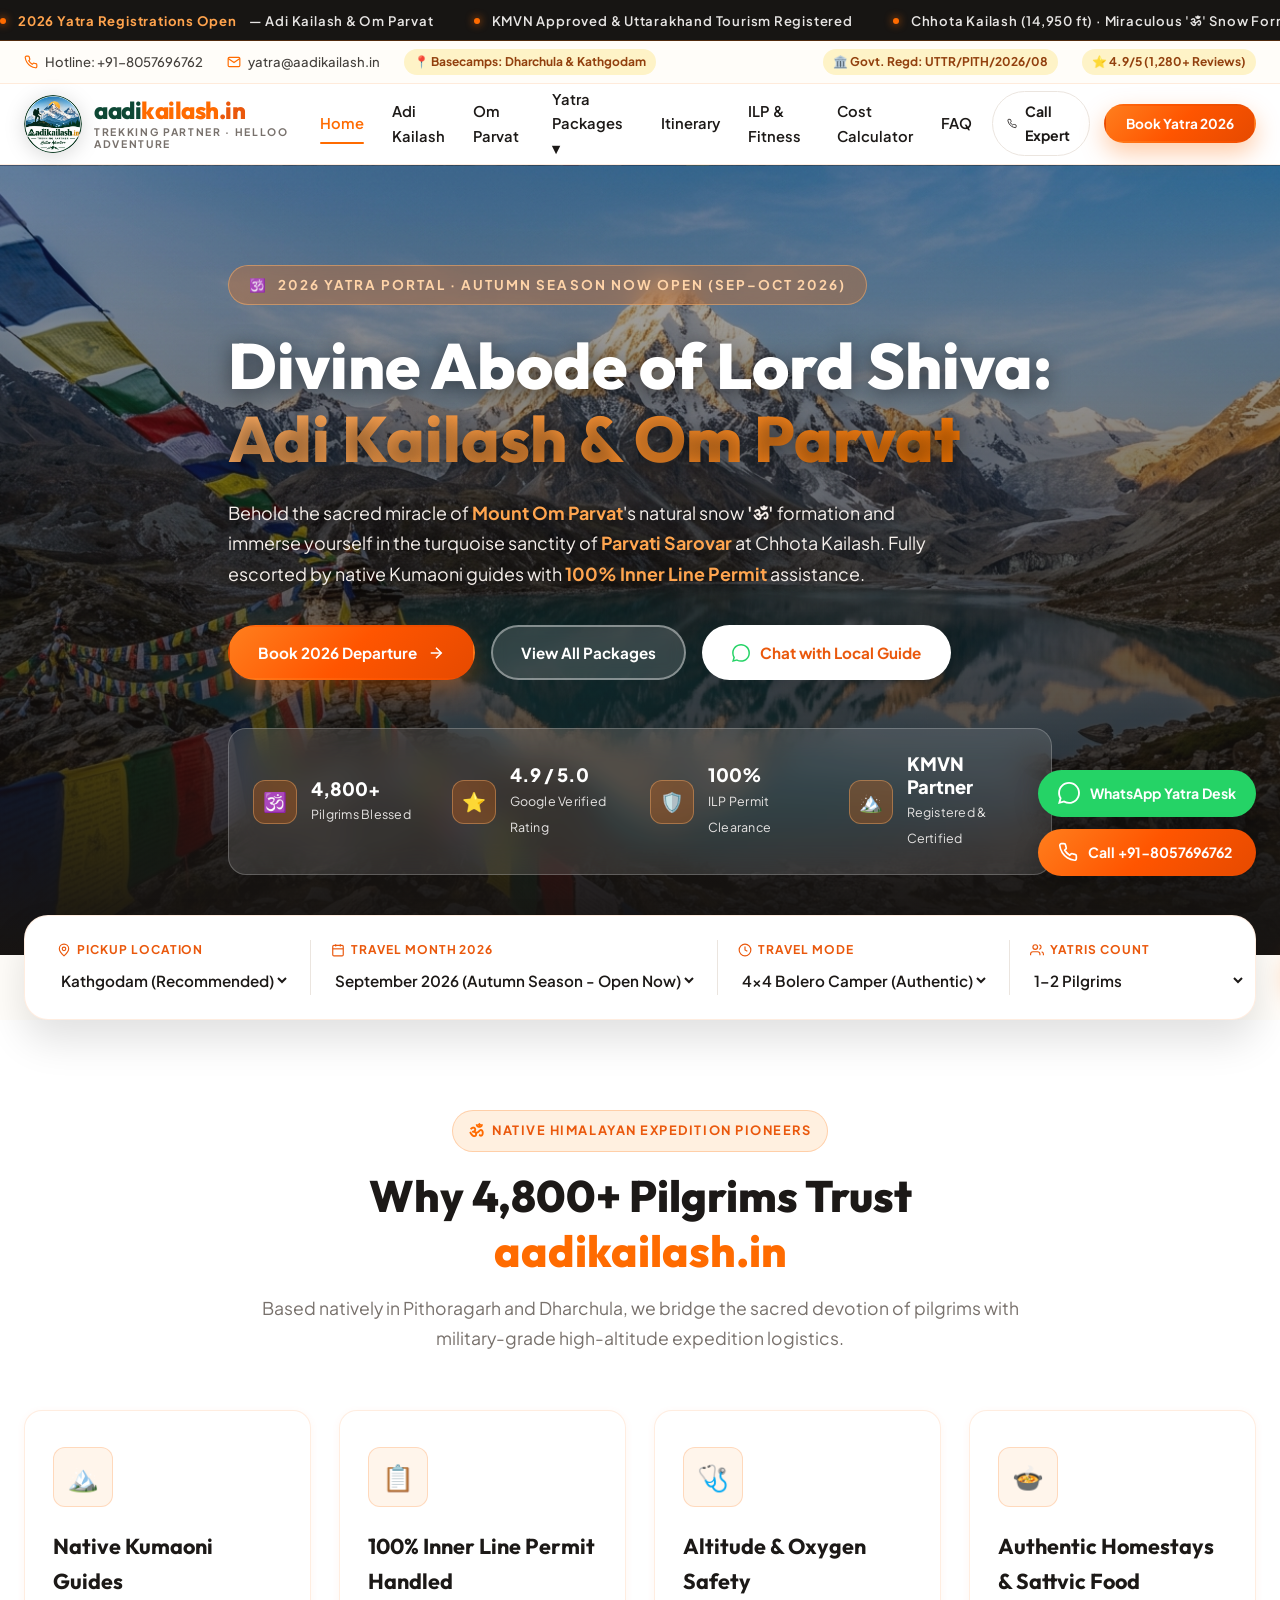
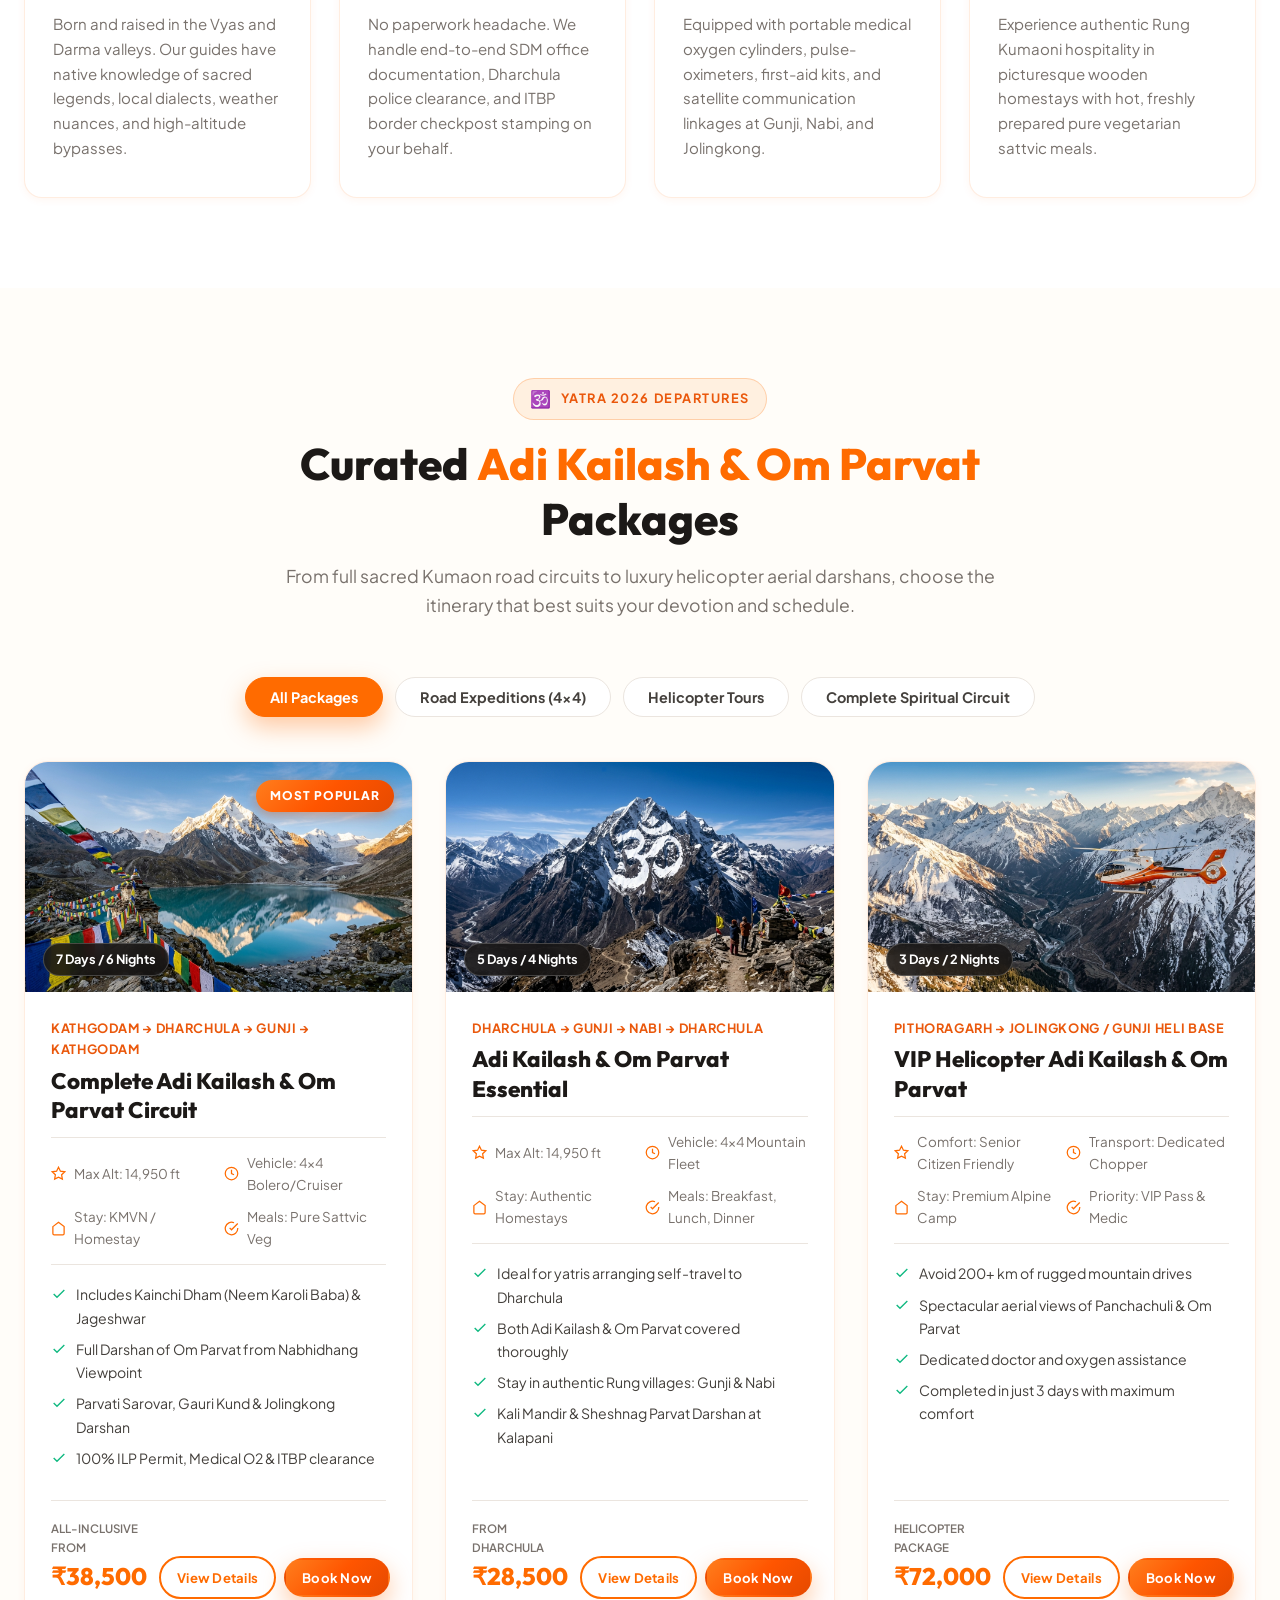
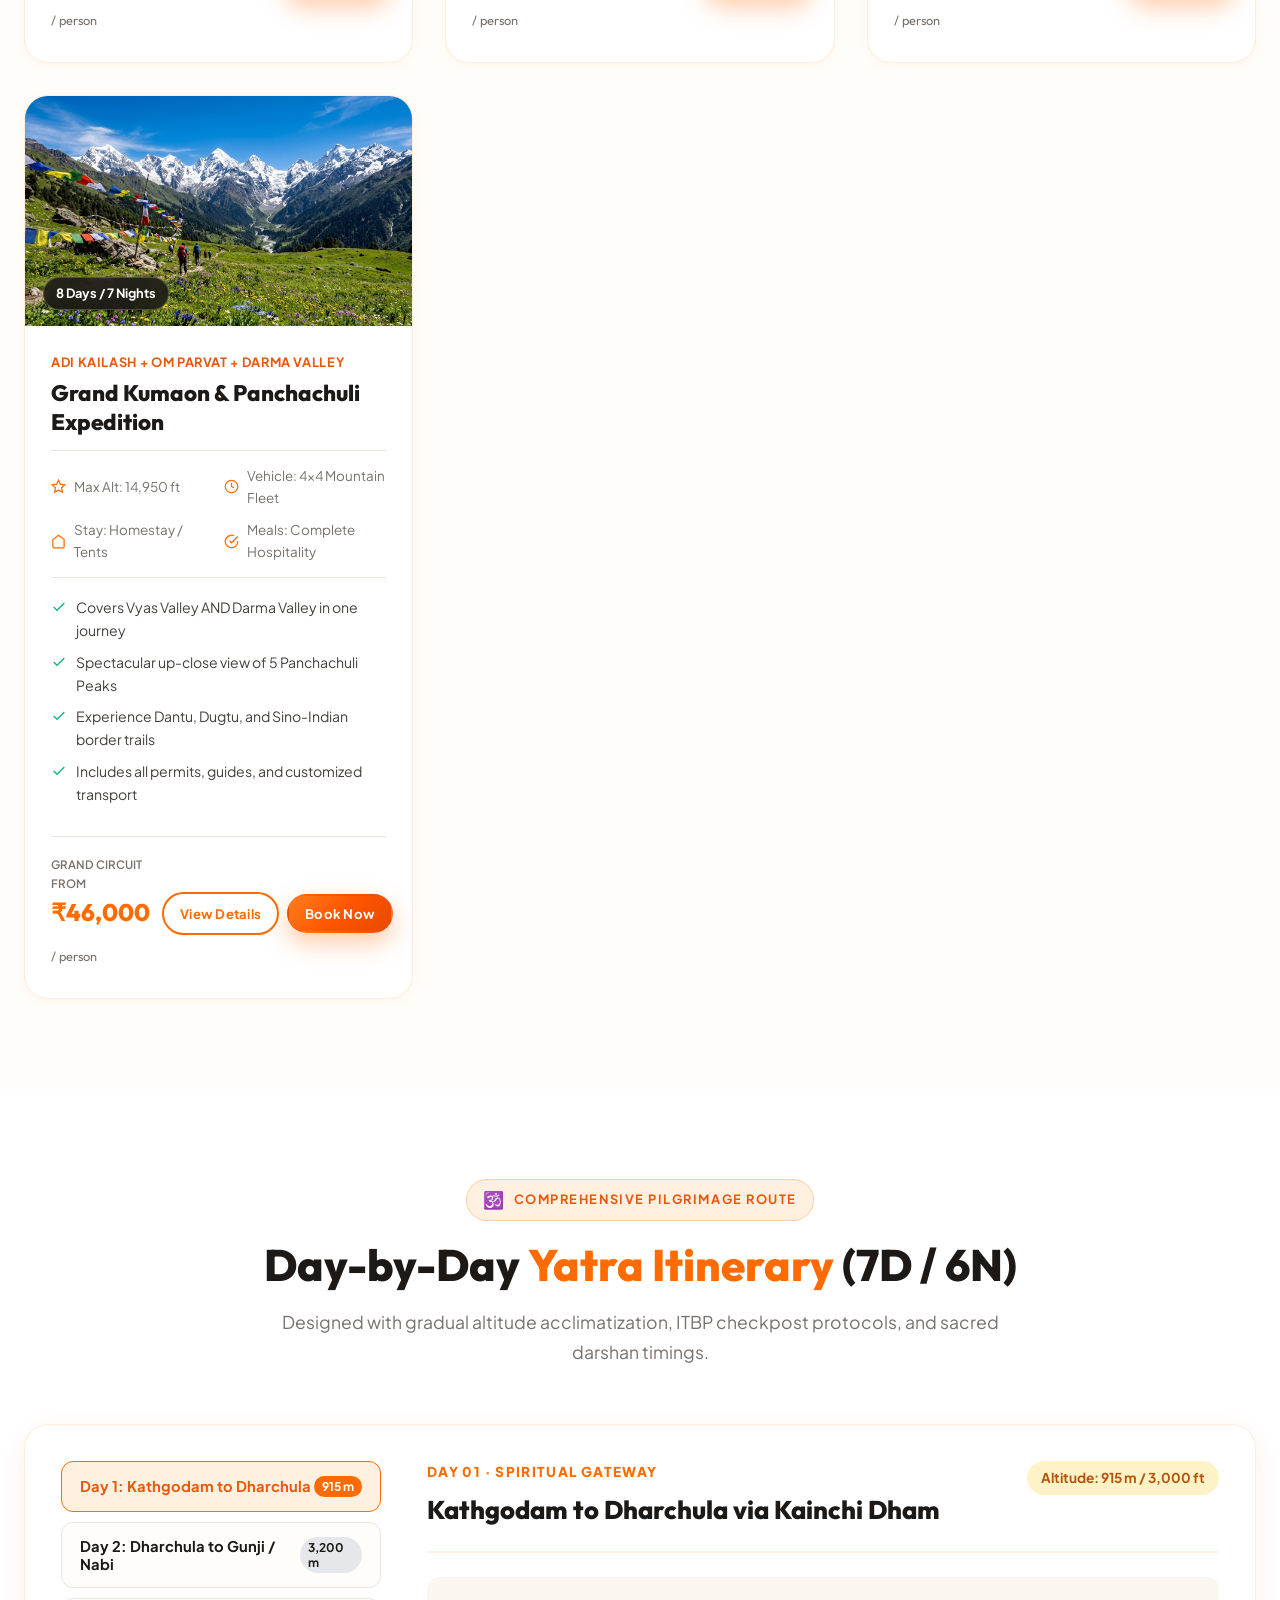
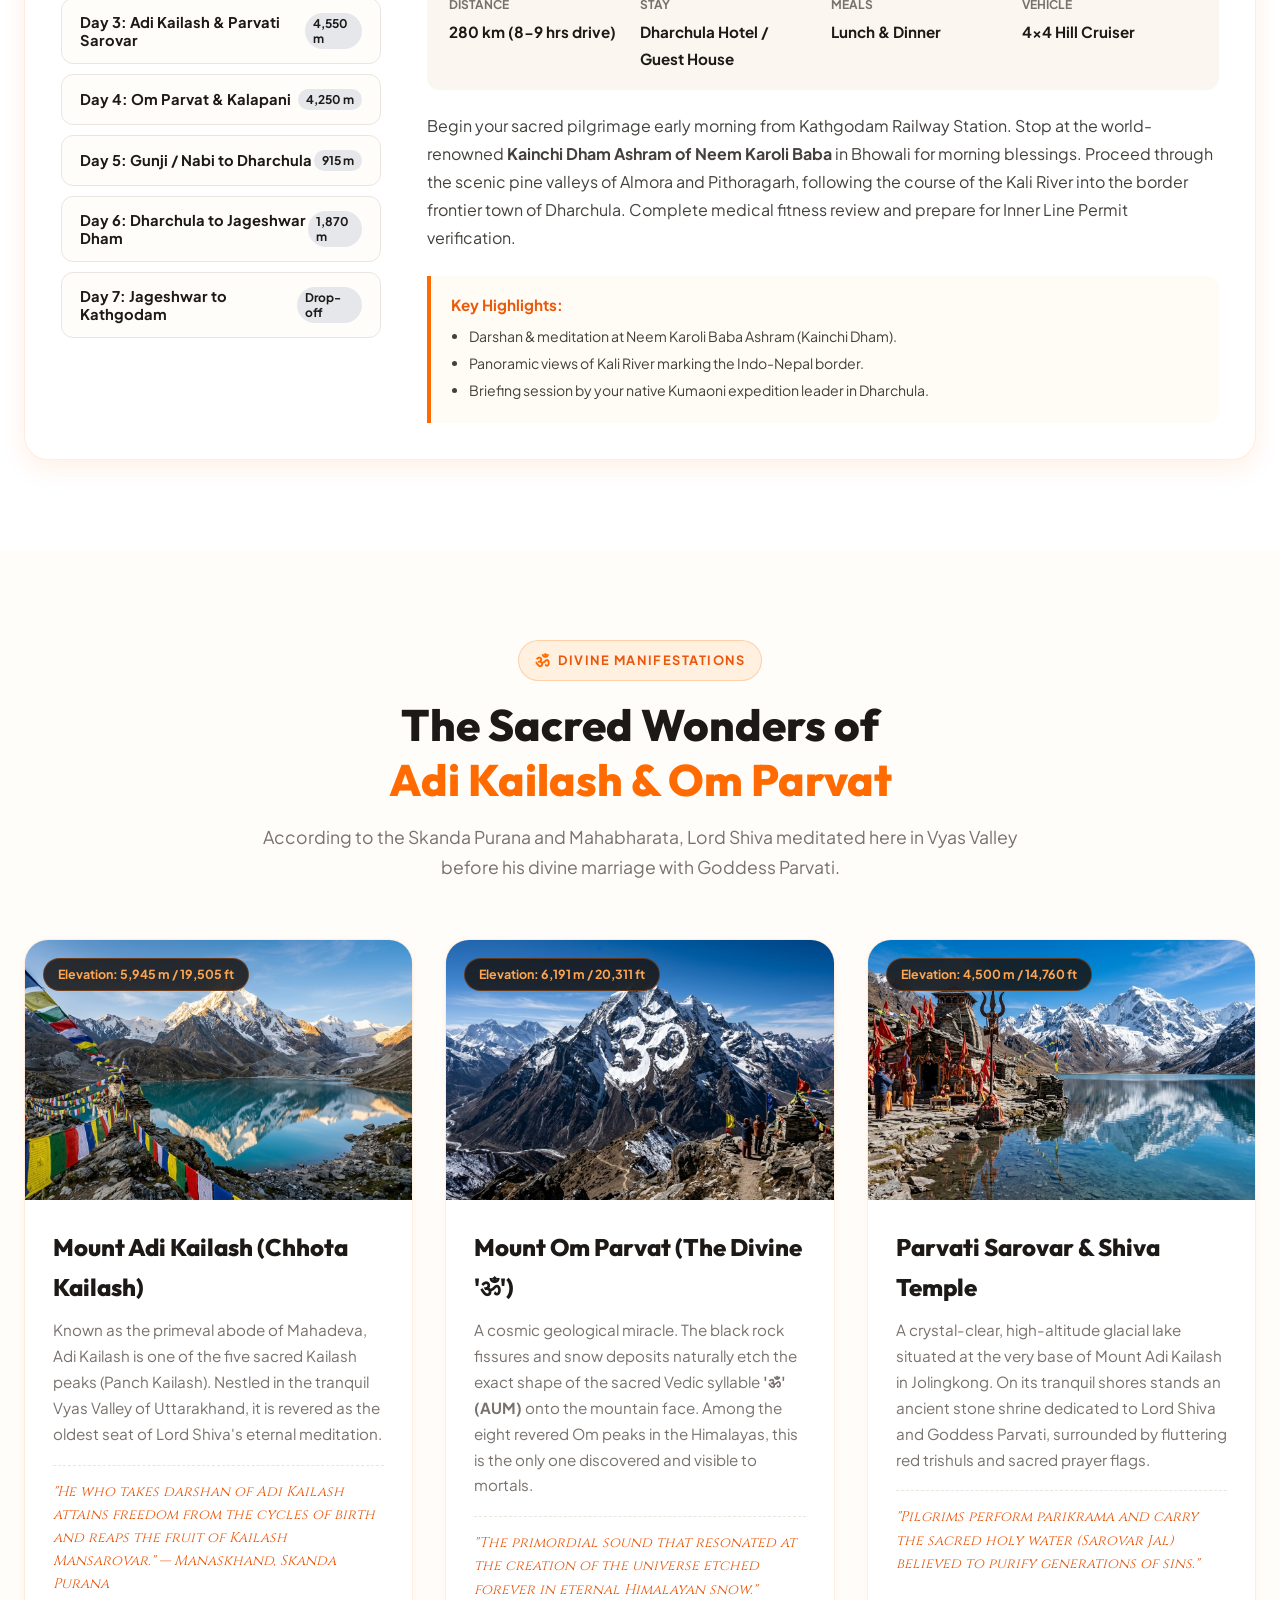
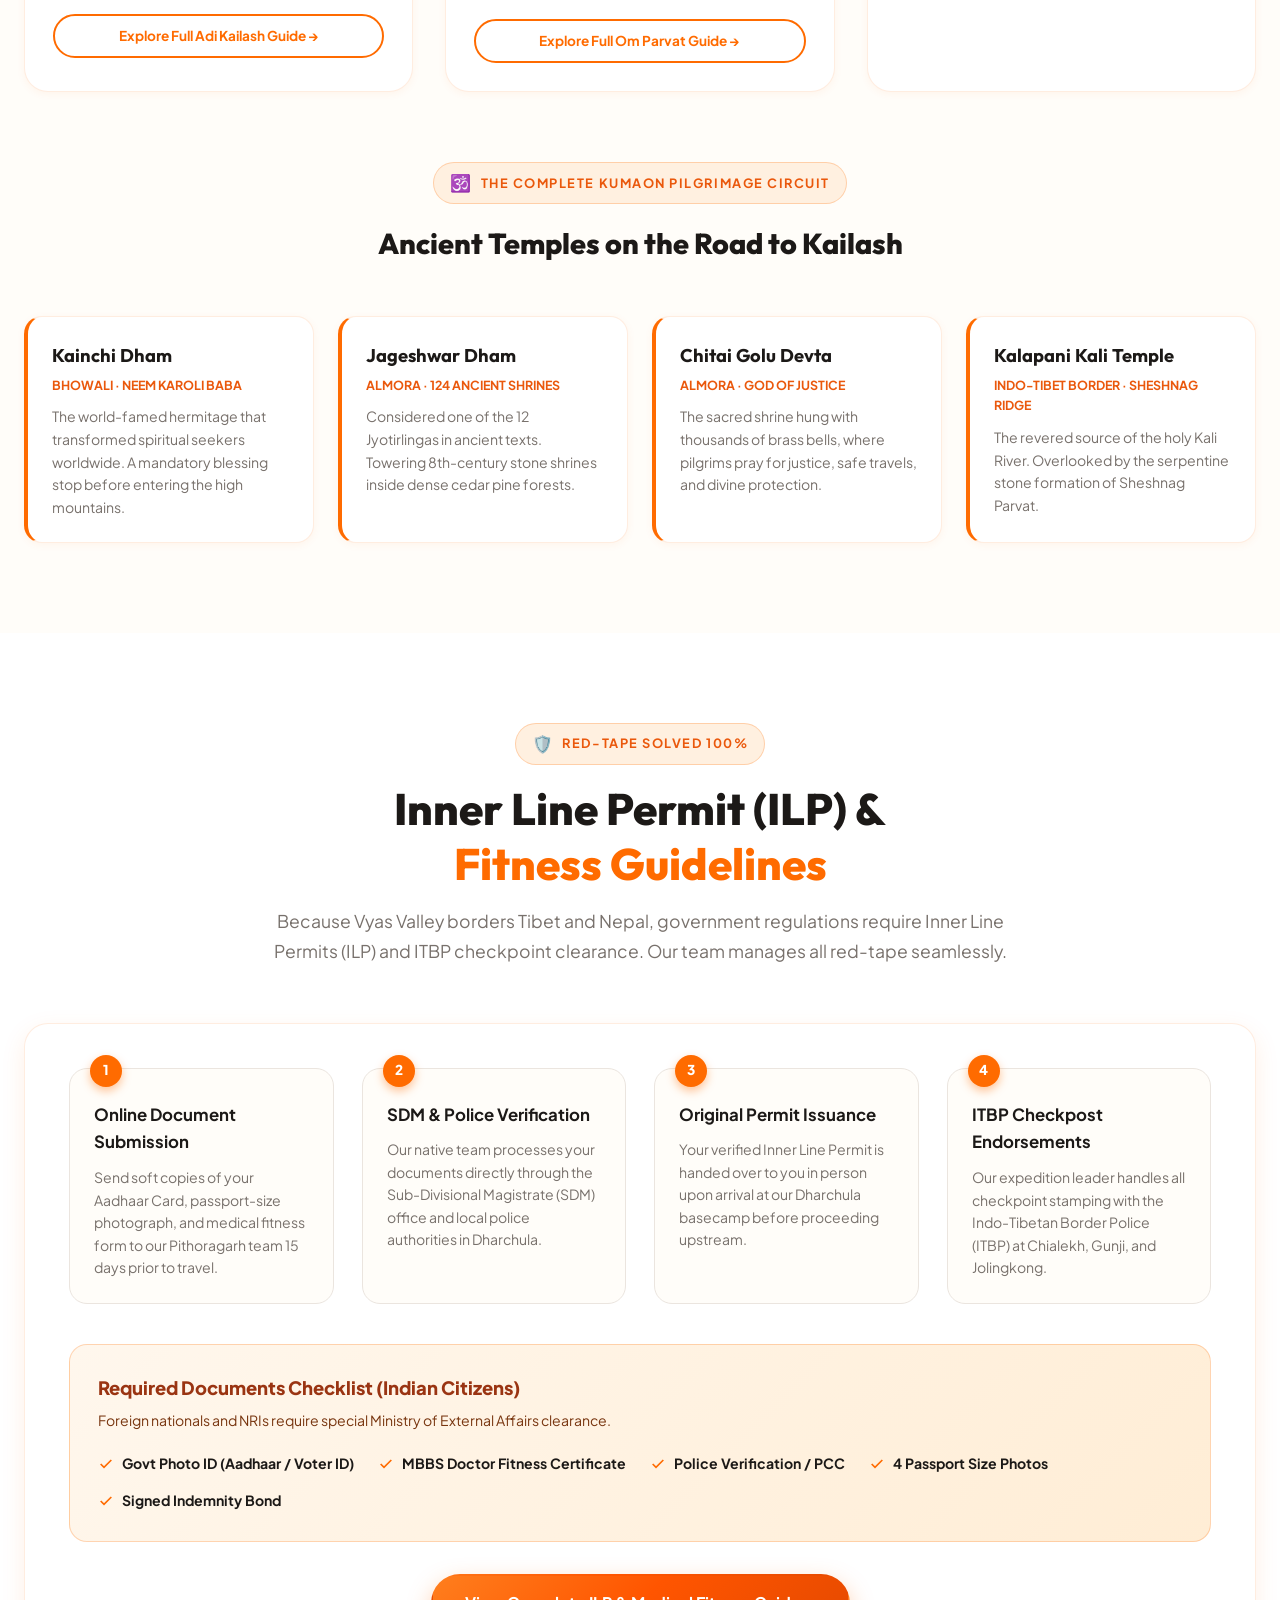
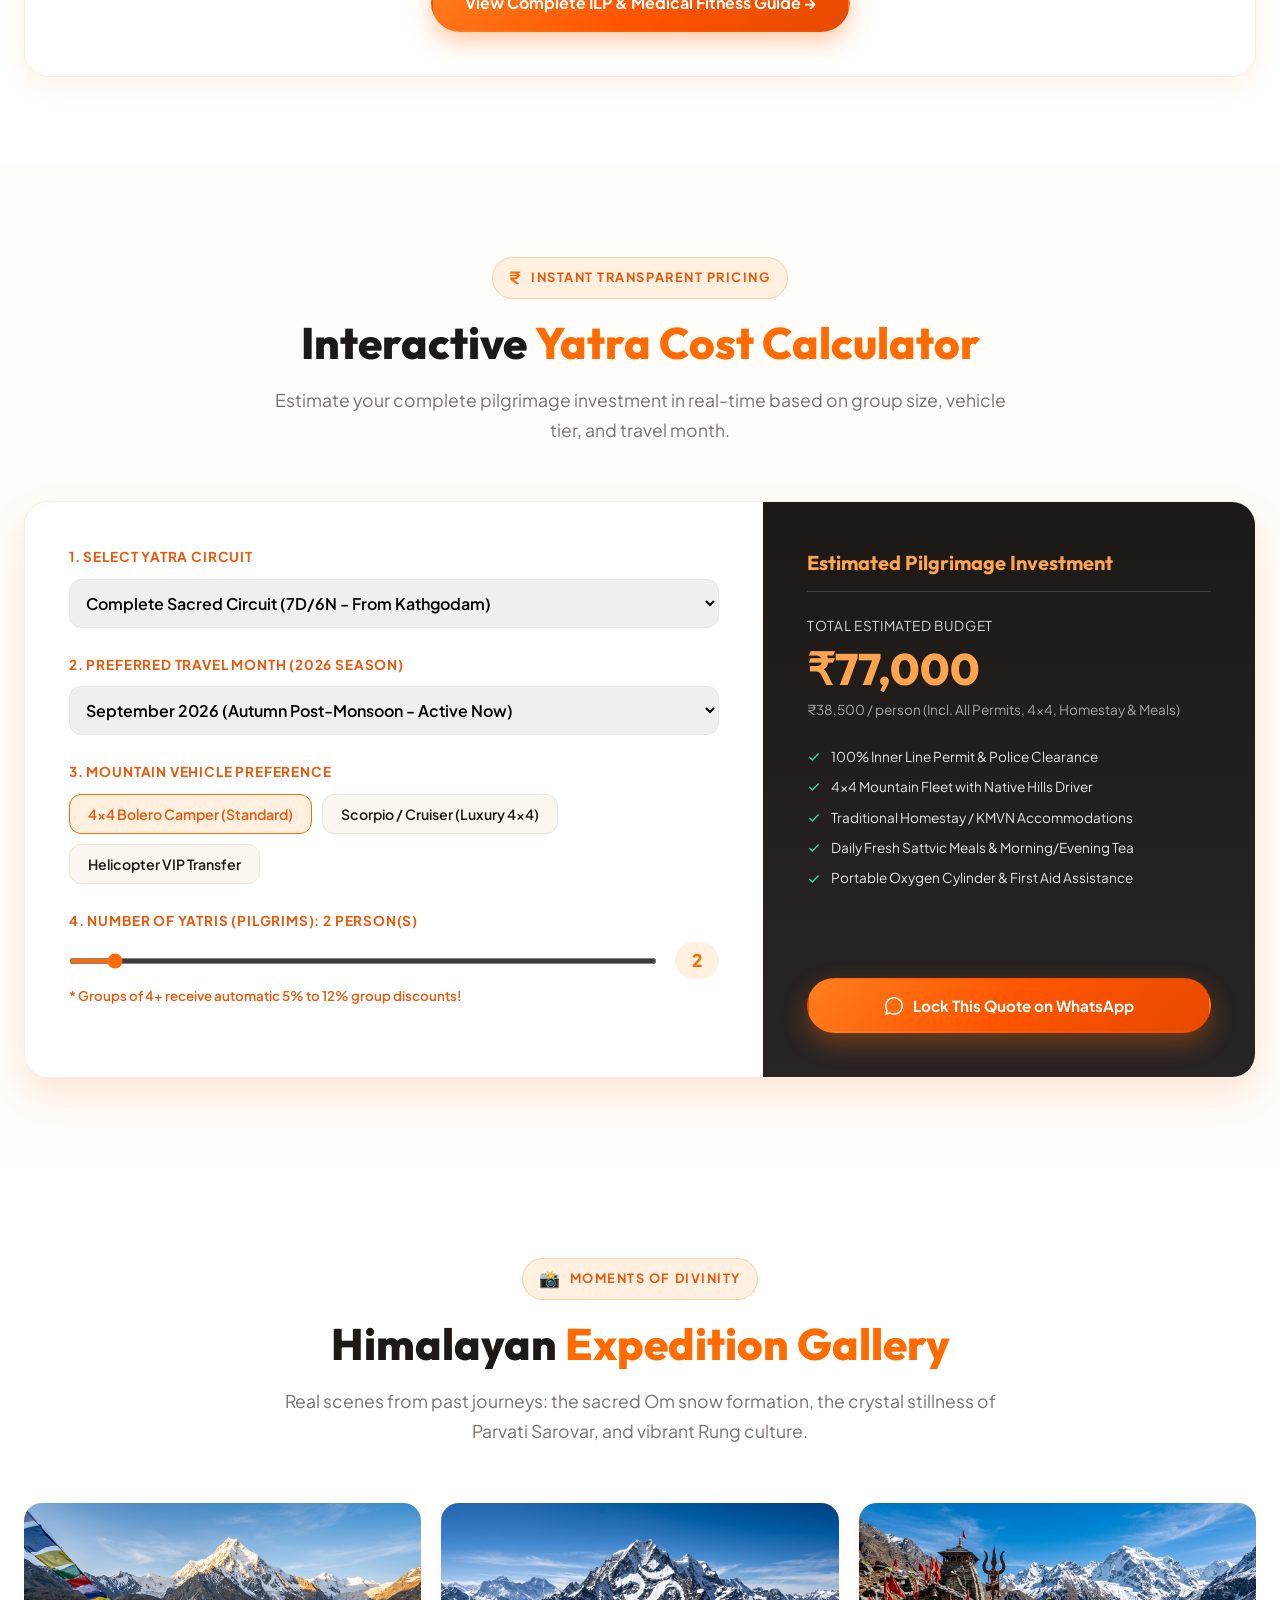
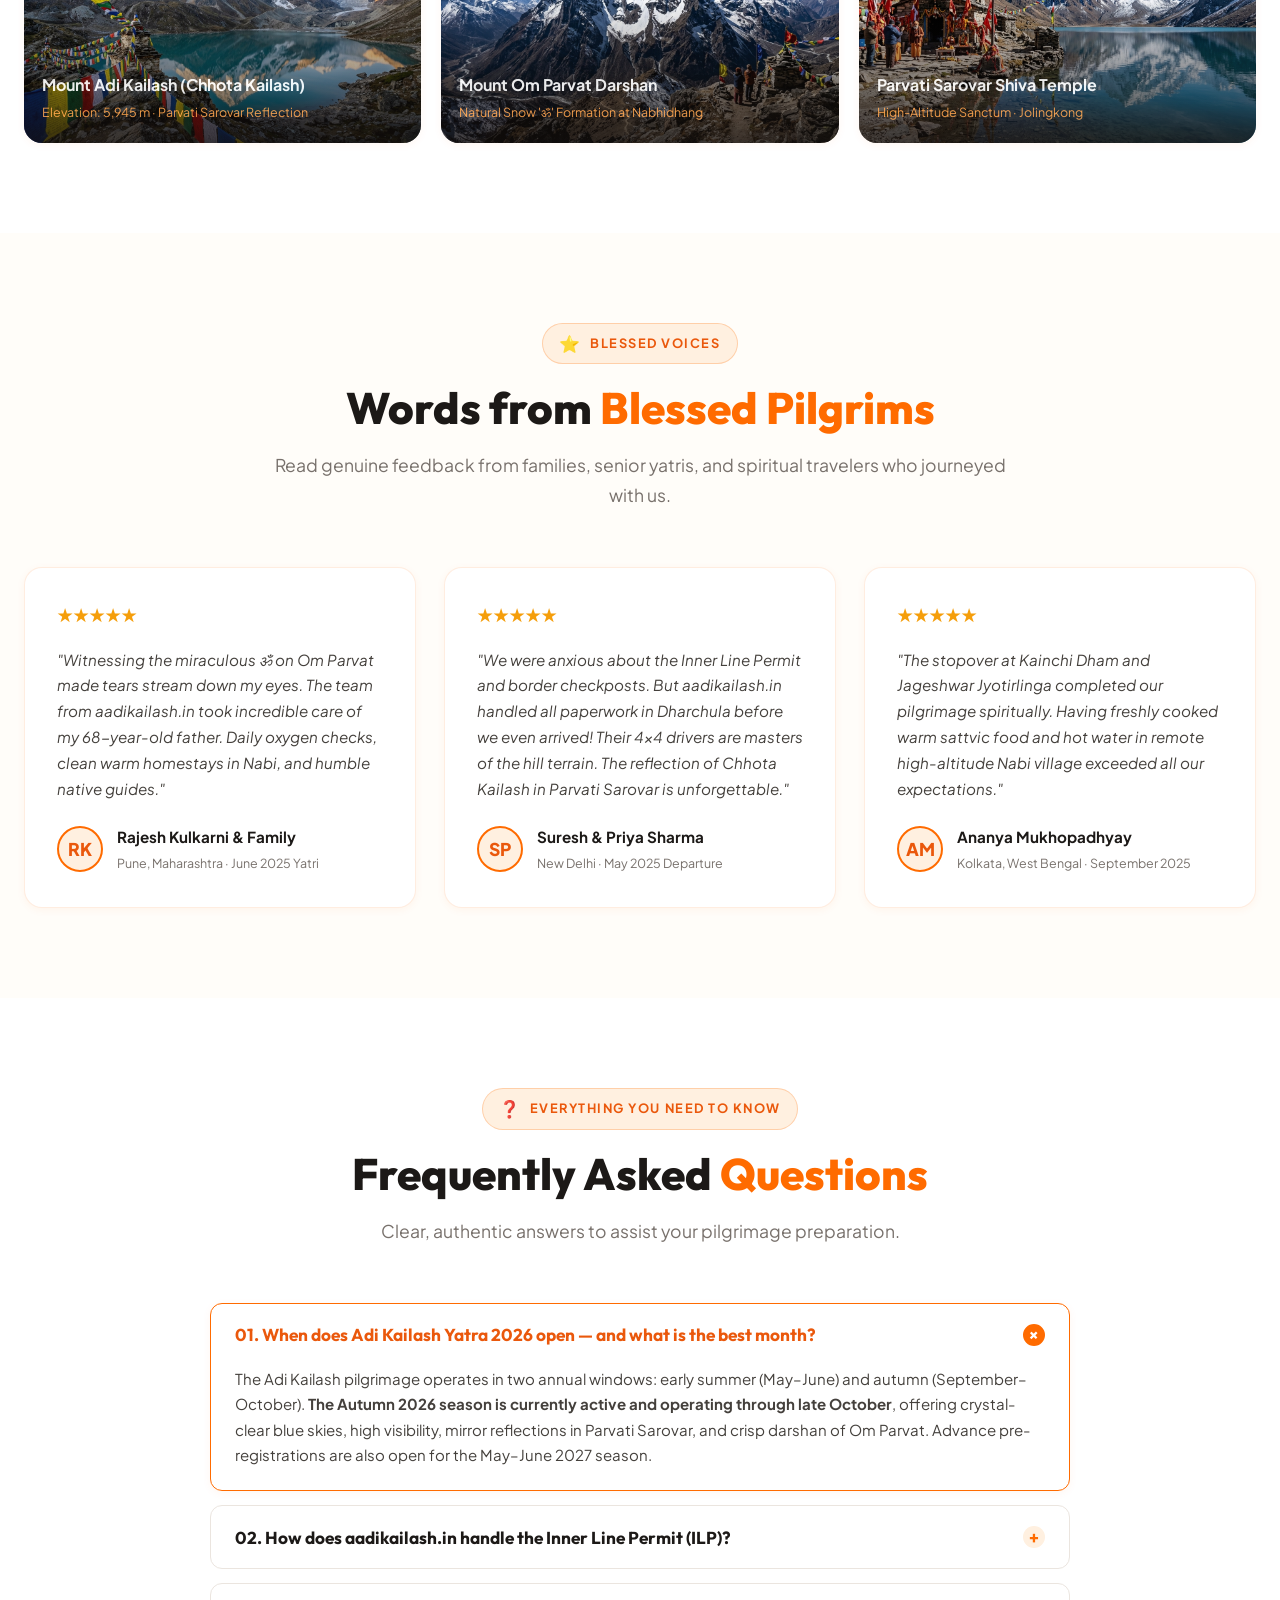
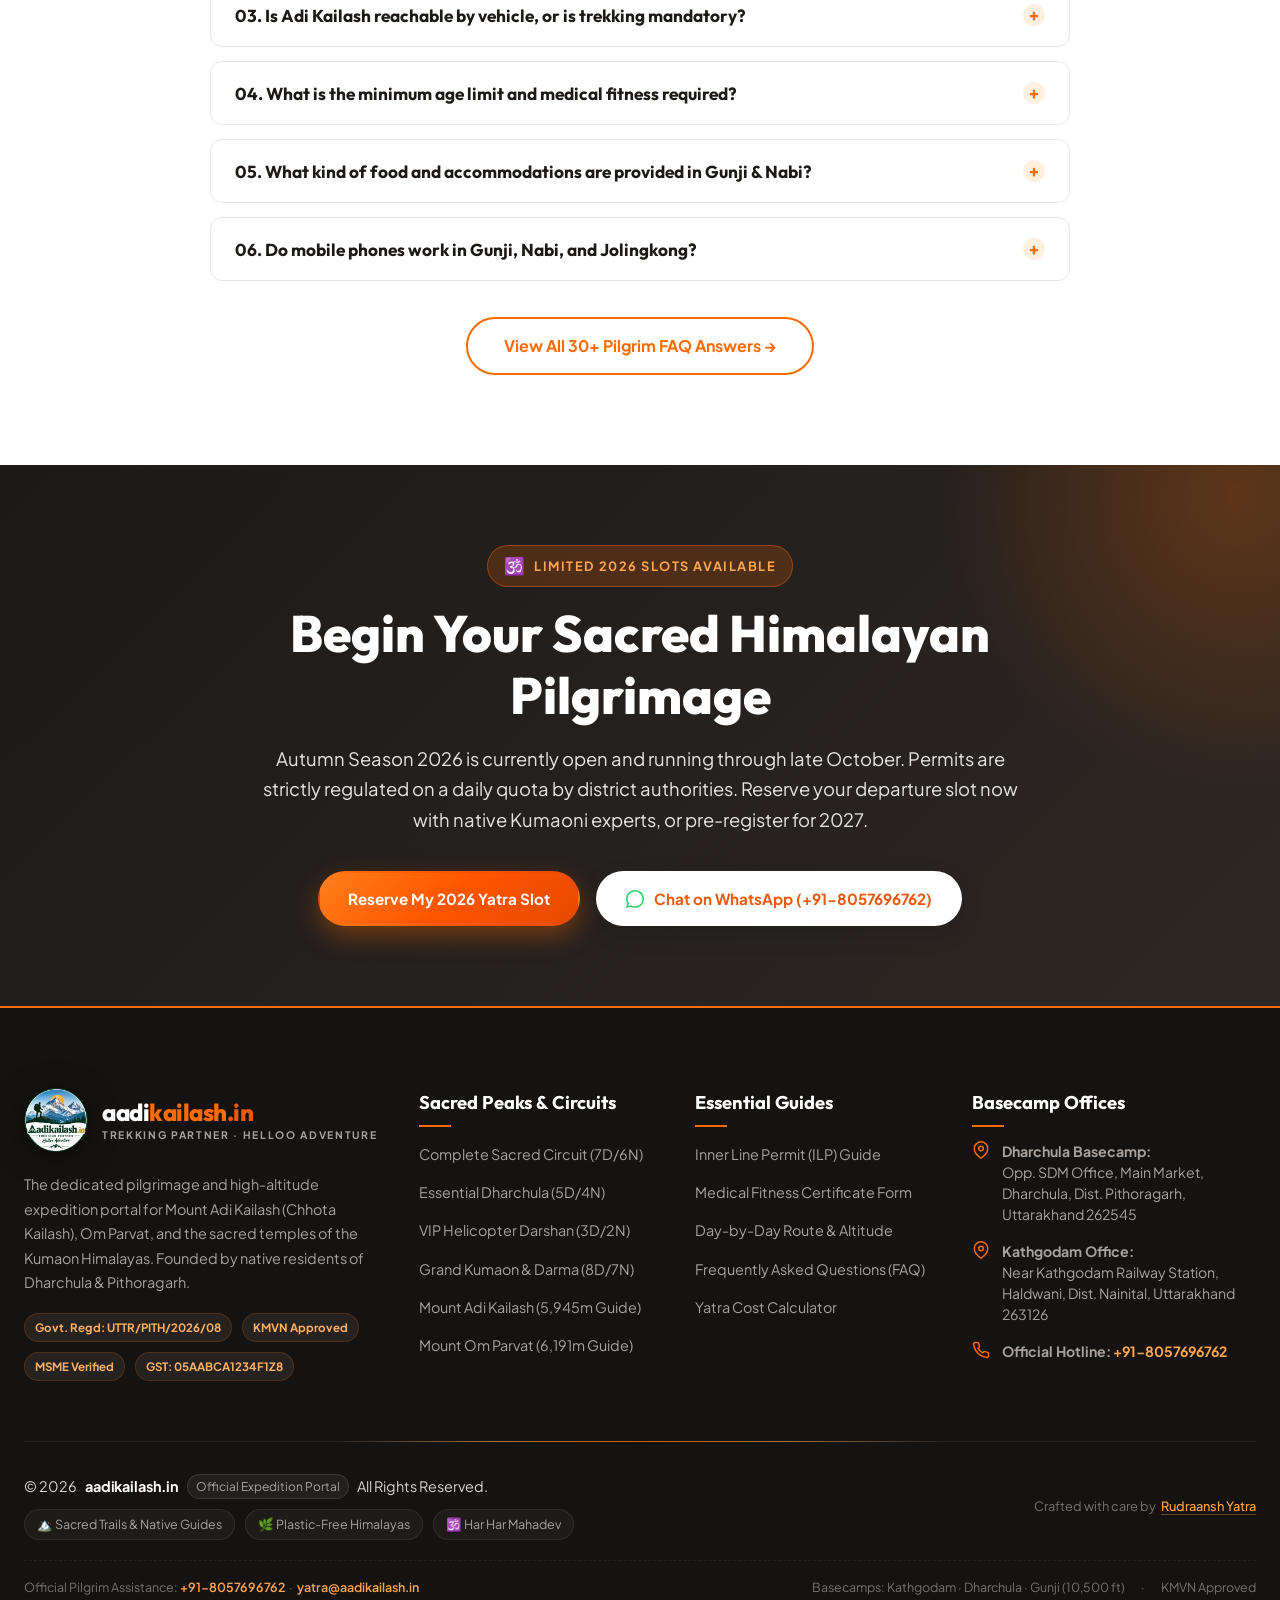
==== commit fe4a2ee6: "Correct outdated May dates to active Autumn 2026 season and validate all portal data" ====
--- a/index.html
+++ b/index.html
@@ -233,7 +233,7 @@
     <div class="container">
       <div class="hero-content">
         <div class="hero-badge">
-          <span class="om-symbol">🕉️</span> 2026 YATRA PORTAL · OPENS MAY 8, 2026
+          <span class="om-symbol">🕉️</span> 2026 YATRA PORTAL · AUTUMN SEASON NOW OPEN (SEP–OCT 2026)
         </div>
         
         <h1 class="hero-title">
@@ -317,10 +317,10 @@
           Travel Month 2026
         </label>
         <select id="quickMonth">
-          <option value="May 2026">May 2026 (Opening Season)</option>
-          <option value="June 2026">June 2026 (Clear Views)</option>
-          <option value="September 2026">September 2026 (Post-Monsoon)</option>
-          <option value="October 2026">October 2026 (Crisp Snow)</option>
+          <option value="September 2026" selected>September 2026 (Autumn Season - Open Now)</option>
+          <option value="October 2026">October 2026 (Crisp Snow &amp; Clear Skies)</option>
+          <option value="May 2027">May 2027 (Pre-Register Summer 2027)</option>
+          <option value="June 2027">June 2027 (Peak Summer 2027)</option>
         </select>
       </div>
 
@@ -1222,10 +1222,10 @@
           <div class="calc-group">
             <label>2. Preferred Travel Month (2026 Season)</label>
             <select id="calcMonth" style="width: 100%; padding: 12px; border-radius: var(--radius-md); border: 1px solid var(--border-subtle); font-weight: 600;">
-              <option value="May 2026">May 2026 (Opening Departures)</option>
-              <option value="June 2026" selected>June 2026 (Peak Summer Darshan)</option>
-              <option value="September 2026">September 2026 (Post-Monsoon Crystal Air)</option>
+              <option value="September 2026" selected>September 2026 (Autumn Post-Monsoon - Active Now)</option>
               <option value="October 2026">October 2026 (Crisp Autumn &amp; Fresh Snow)</option>
+              <option value="May 2027">May 2027 (Summer 2027 Opening - Pre-Book)</option>
+              <option value="June 2027">June 2027 (Peak Summer 2027 - Pre-Book)</option>
             </select>
           </div>
 
@@ -1450,7 +1450,7 @@
             <span class="faq-icon">+</span>
           </button>
           <div class="faq-answer">
-            The 2026 season officially commences on <strong>May 8, 2026</strong> and runs through late October. <strong>May to June</strong> offers pleasant weather, snow-covered mountain faces, and blooming alpine meadows. <strong>September to October</strong> provides the clearest blue skies, perfect mirror reflections in Parvati Sarovar, and crisp views of Om Parvat.
+            The Adi Kailash pilgrimage operates in two annual windows: early summer (May–June) and autumn (September–October). <strong>The Autumn 2026 season is currently active and operating through late October</strong>, offering crystal-clear blue skies, high visibility, mirror reflections in Parvati Sarovar, and crisp darshan of Om Parvat. Advance pre-registrations are also open for the May–June 2027 season.
           </div>
         </div>
 
@@ -1470,7 +1470,7 @@
             <span class="faq-icon">+</span>
           </button>
           <div class="faq-answer">
-            Thanks to the newly completed border roads constructed by the Border Roads Organisation (BRO), 4x4 vehicles can now reach directly up to <strong>Jolingkong (Adi Kailash base)</strong> and <strong>Nabhidhang (Om Parvat viewpoint)</strong>. From Jolingkong, it is an easy 1.5 km gentle walk to <a href="adi-kailash.html#sacred-sites" style="color: var(--primary-orange); font-weight: 700;">Parvati Sarovar</a>. Horses and mules are also readily available for senior pilgrims. <a href="adi-kailash.html" style="color: var(--primary-orange); font-weight: 700;">Explore the full Adi Kailash route guide →</a>
+            Thanks to the newly completed border roads constructed by the Border Roads Organisation (BRO), 4x4 vehicles can now reach directly up to <strong>Jolingkong (Adi Kailash base)</strong> and <strong>Nabhidhang (Om Parvat viewpoint)</strong>. From Jolingkong, it is an easy 1.5 km gentle walk to <a href="adi-kailash.html#sacred-spots" style="color: var(--primary-orange); font-weight: 700;">Parvati Sarovar</a>. Horses and mules are also readily available for senior pilgrims. <a href="adi-kailash.html" style="color: var(--primary-orange); font-weight: 700;">Explore the full Adi Kailash route guide →</a>
           </div>
         </div>
 
@@ -1480,7 +1480,7 @@
             <span class="faq-icon">+</span>
           </button>
           <div class="faq-answer">
-            Pilgrims between the ages of 9 and 75 years with normal fitness are permitted. You will need a basic Medical Fitness Certificate signed by any registered MBBS doctor certifying you are fit for high altitude travel (above 10,000 ft). We provide continuous acclimatization halts and carry medical oxygen onboard all expedition vehicles. <a href="ilp-fitness.html#medical-fitness" style="color: var(--primary-orange); font-weight: 700;">View MBBS Medical Fitness Guidelines →</a>
+            Pilgrims between the ages of <strong>9 and 70 years</strong> with standard medical fitness are officially permitted (yatris aged 70–75 years require special medical clearance, normal ECG, and physician endorsement). You will need an MBBS Doctor Fitness Certificate certifying you are fit for high altitude travel above 10,000 ft. We provide continuous acclimatization halts and carry medical oxygen onboard all expedition vehicles. <a href="ilp-fitness.html#medical-fitness" style="color: var(--primary-orange); font-weight: 700;">View MBBS Medical Fitness Guidelines →</a>
           </div>
         </div>
 
@@ -1522,7 +1522,7 @@
       </div>
       <h2>Begin Your Sacred Himalayan Pilgrimage</h2>
       <p>
-        Season 2026 begins May 8. Permits are issued on a daily quota by district authorities. Reserve your departure slot early with native Kumaoni experts.
+        Autumn Season 2026 is currently open and running through late October. Permits are strictly regulated on a daily quota by district authorities. Reserve your departure slot now with native Kumaoni experts, or pre-register for 2027.
       </p>
       <div class="cta-buttons-group">
         <button class="btn btn-primary btn-open-booking" data-package-name="Adi Kailash & Om Parvat 2026">
@@ -1705,12 +1705,12 @@
 
           <div style="display: grid; grid-template-columns: 1fr 1fr; gap: 16px;">
             <div class="modal-form-group">
-              <label>Travel Month (2026)</label>
+              <label>Travel Month (2026 / 2027)</label>
               <select id="modalMonth">
-                <option value="May 2026">May 2026</option>
-                <option value="June 2026">June 2026</option>
-                <option value="September 2026">September 2026</option>
-                <option value="October 2026">October 2026</option>
+                <option value="September 2026" selected>September 2026 (Open Now)</option>
+                <option value="October 2026">October 2026 (Clear Skies)</option>
+                <option value="May 2027">May 2027 (Pre-Book Summer 2027)</option>
+                <option value="June 2027">June 2027 (Pre-Book Summer 2027)</option>
               </select>
             </div>
             <div class="modal-form-group">
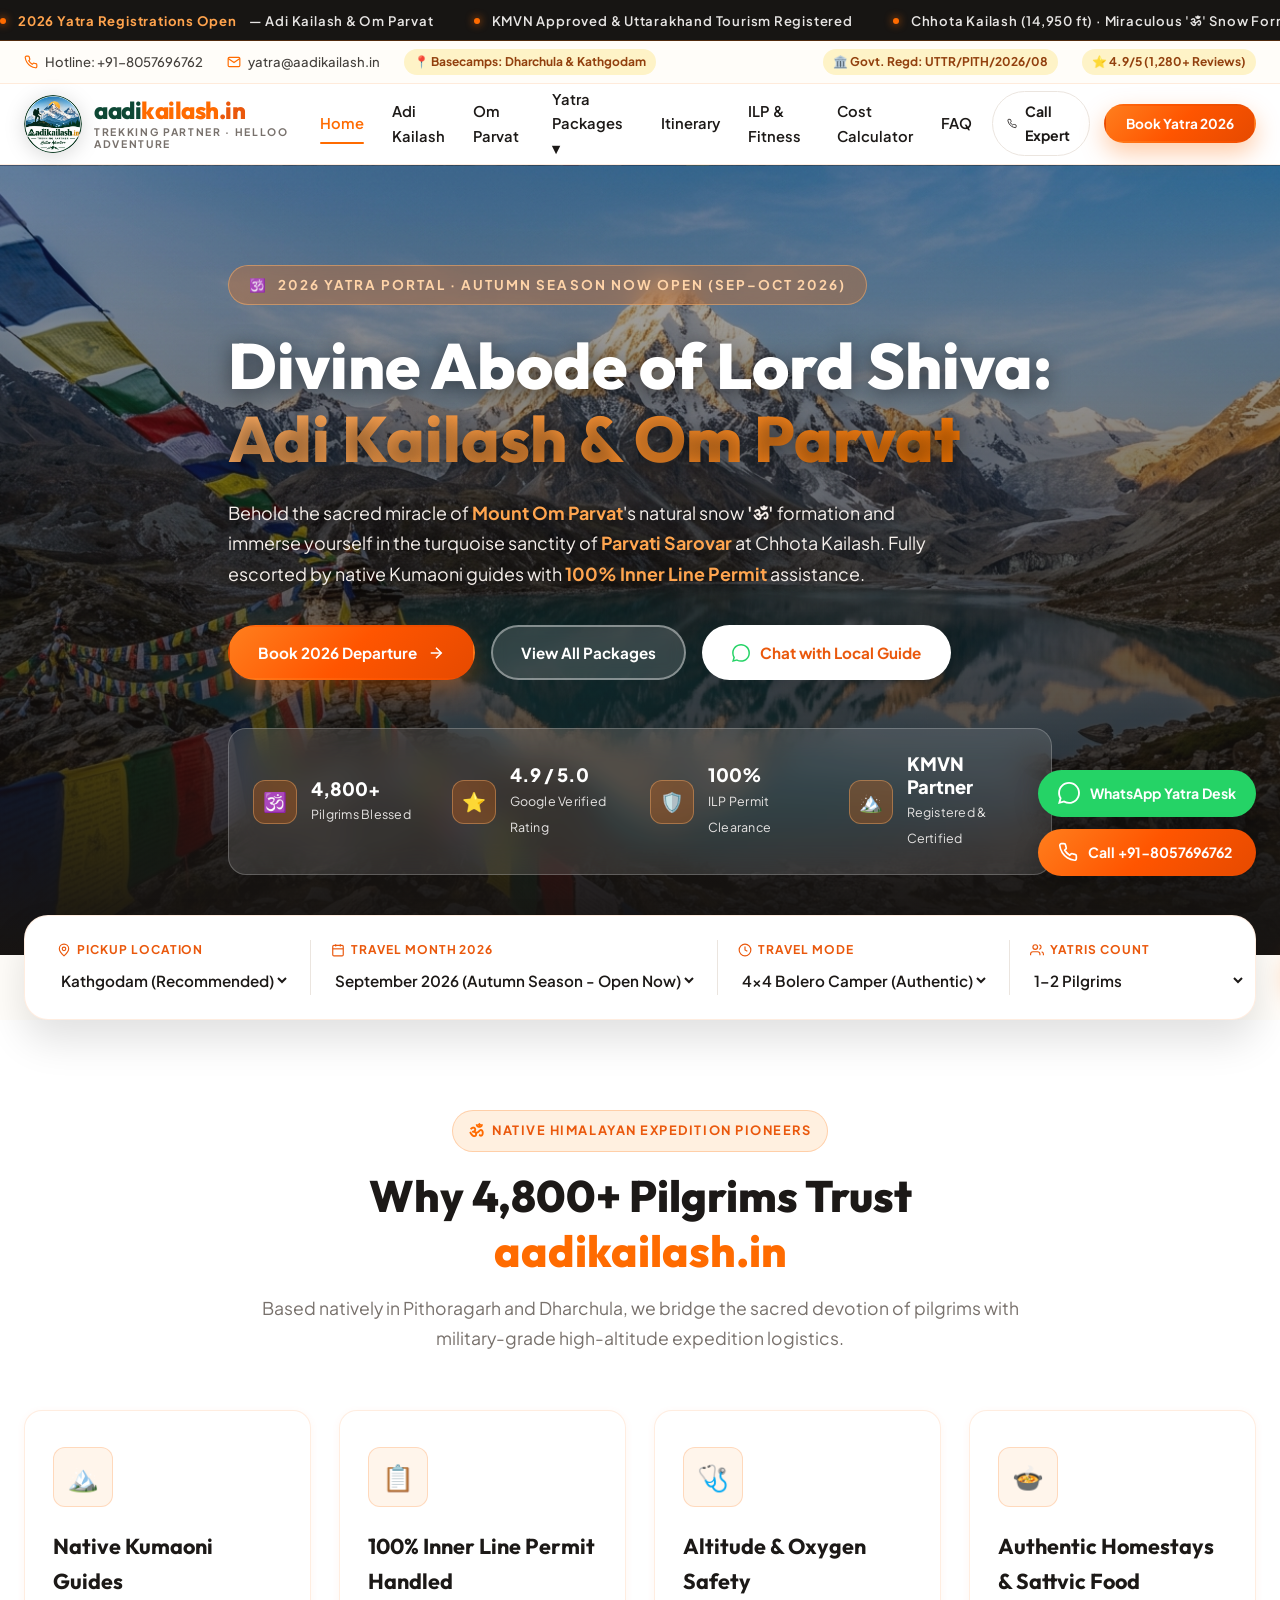
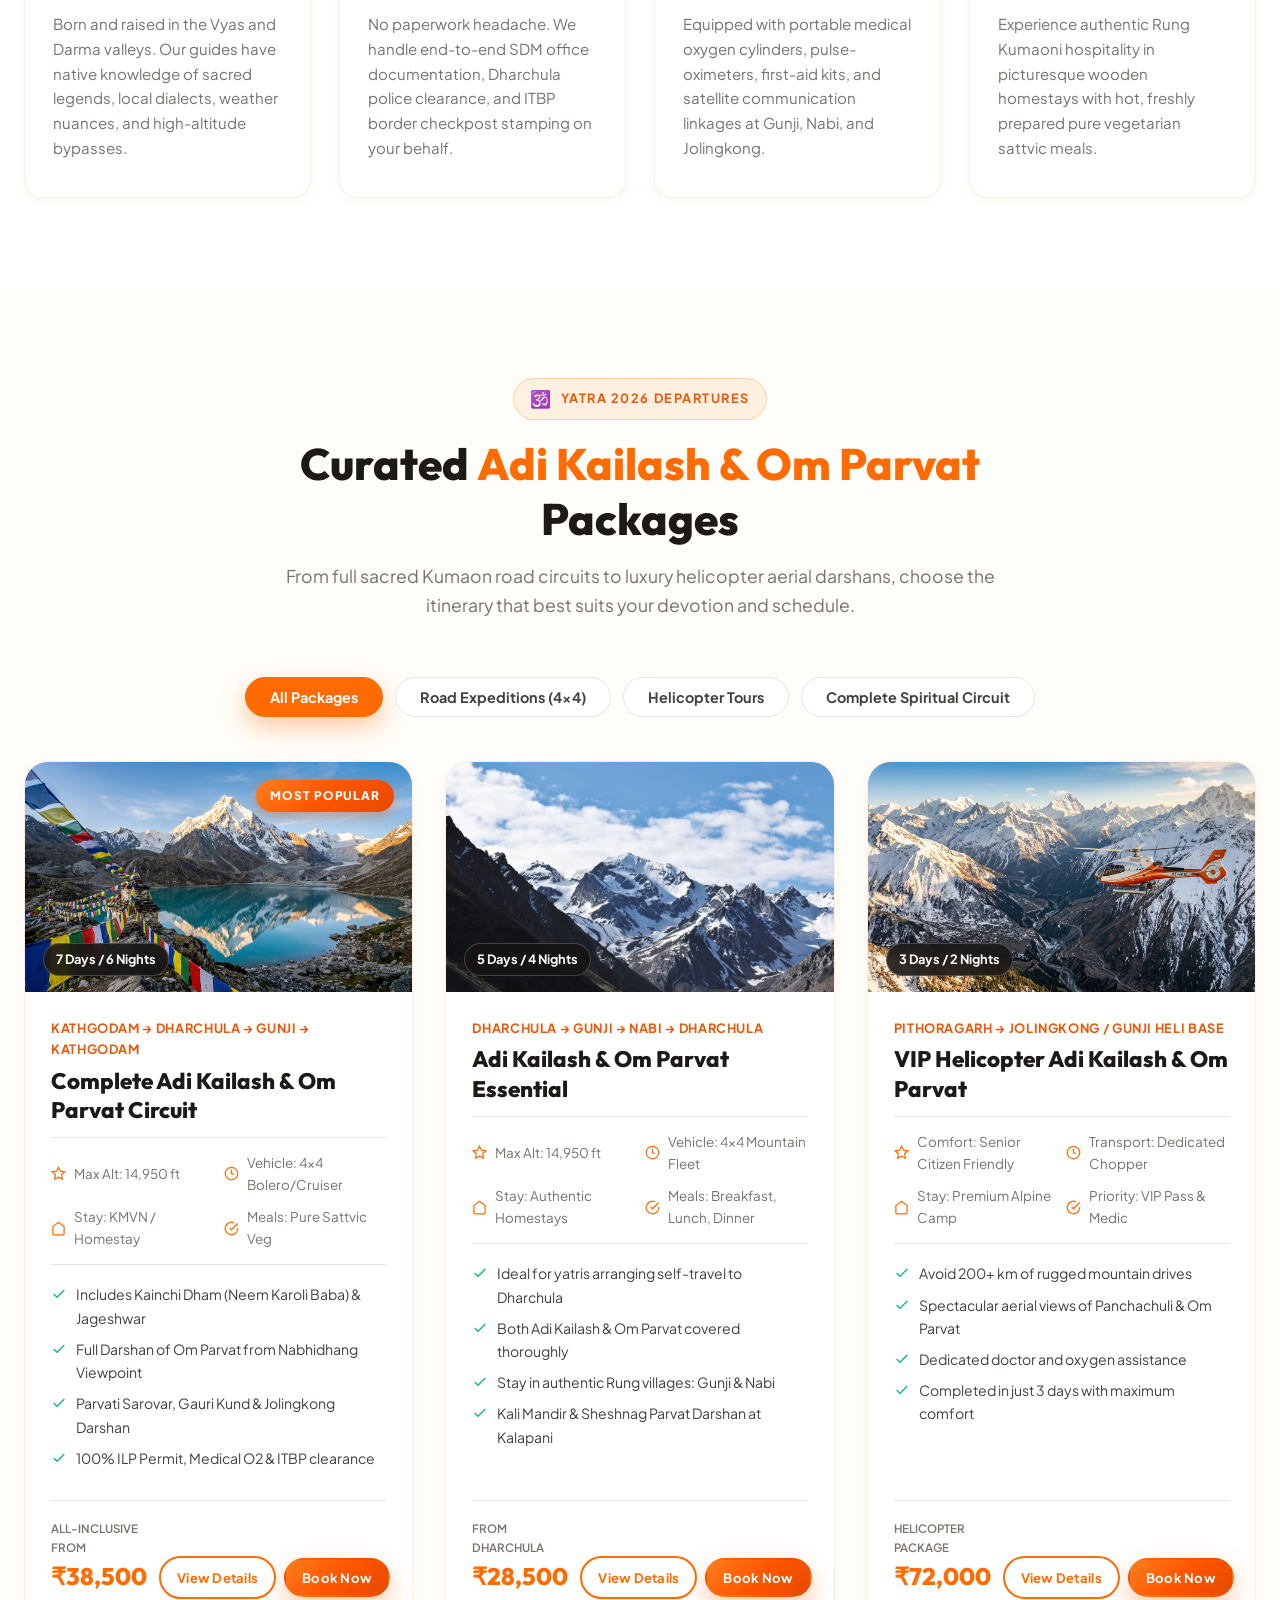
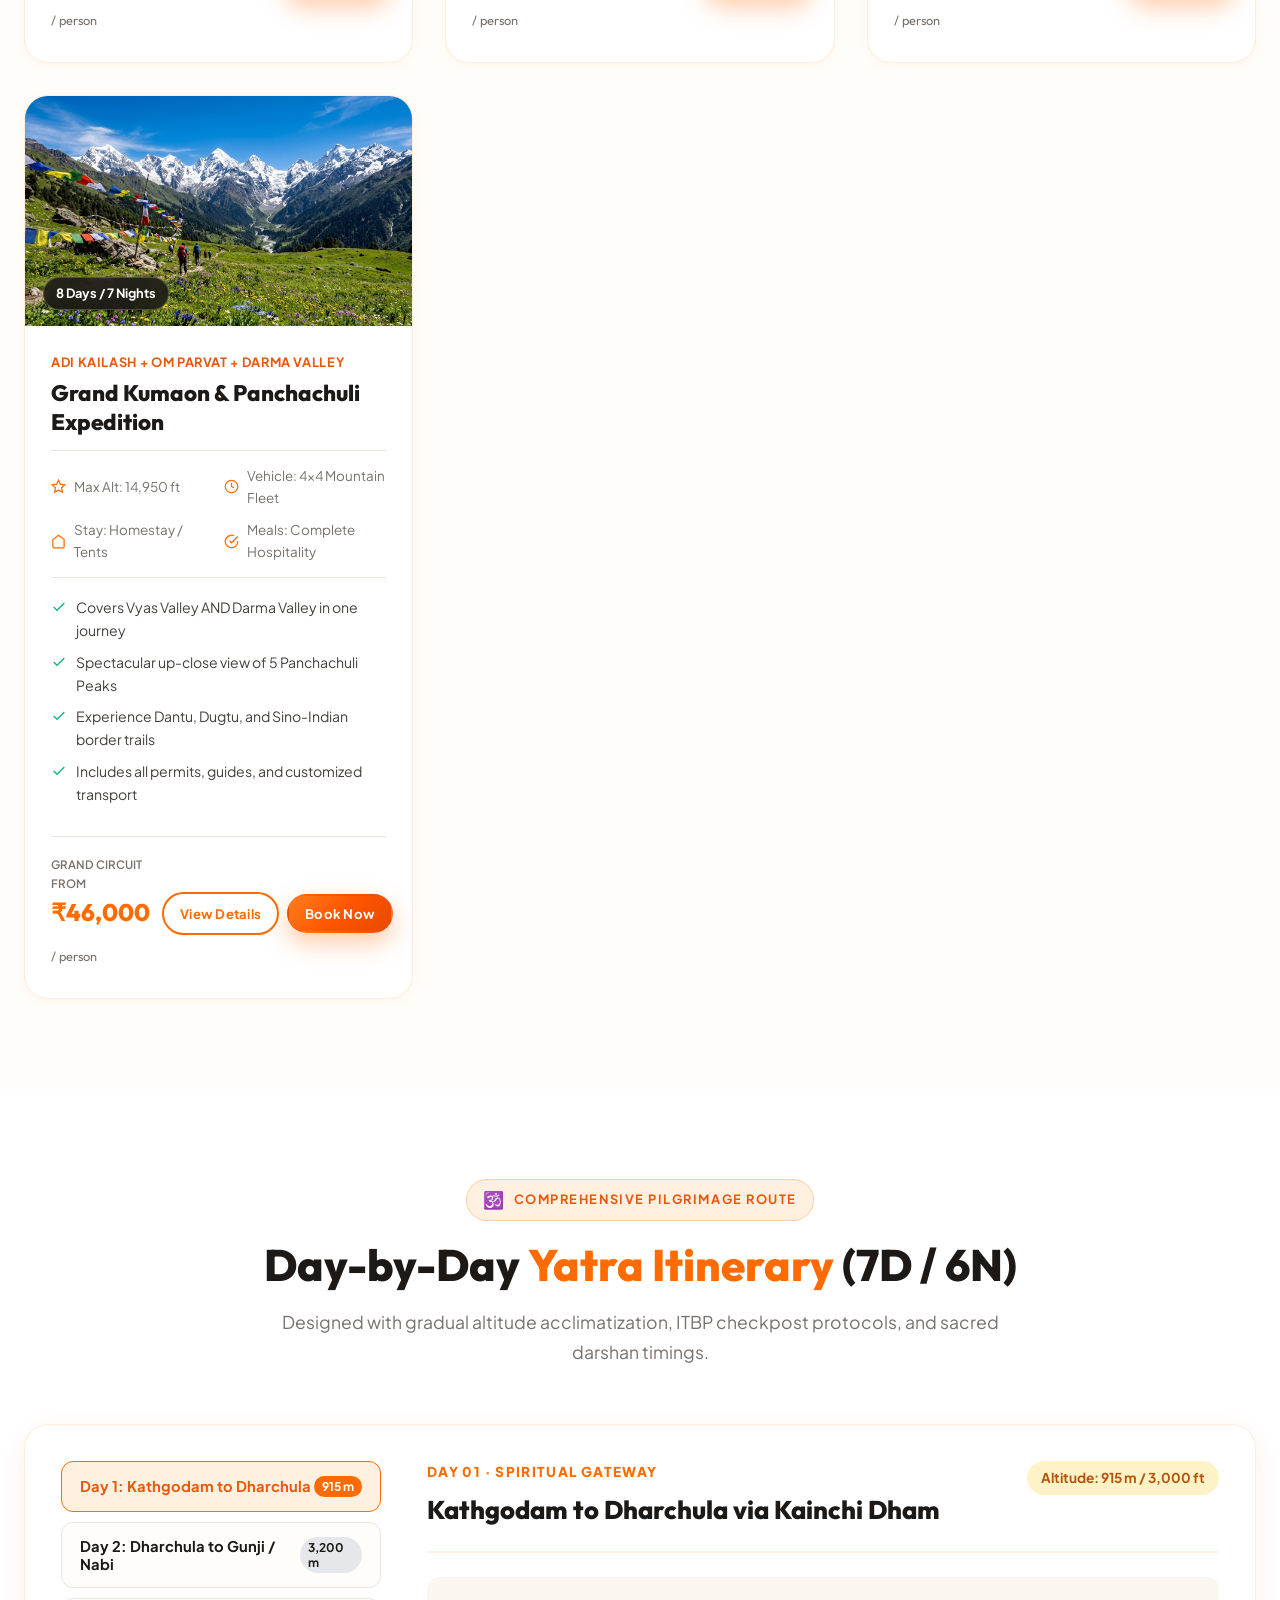
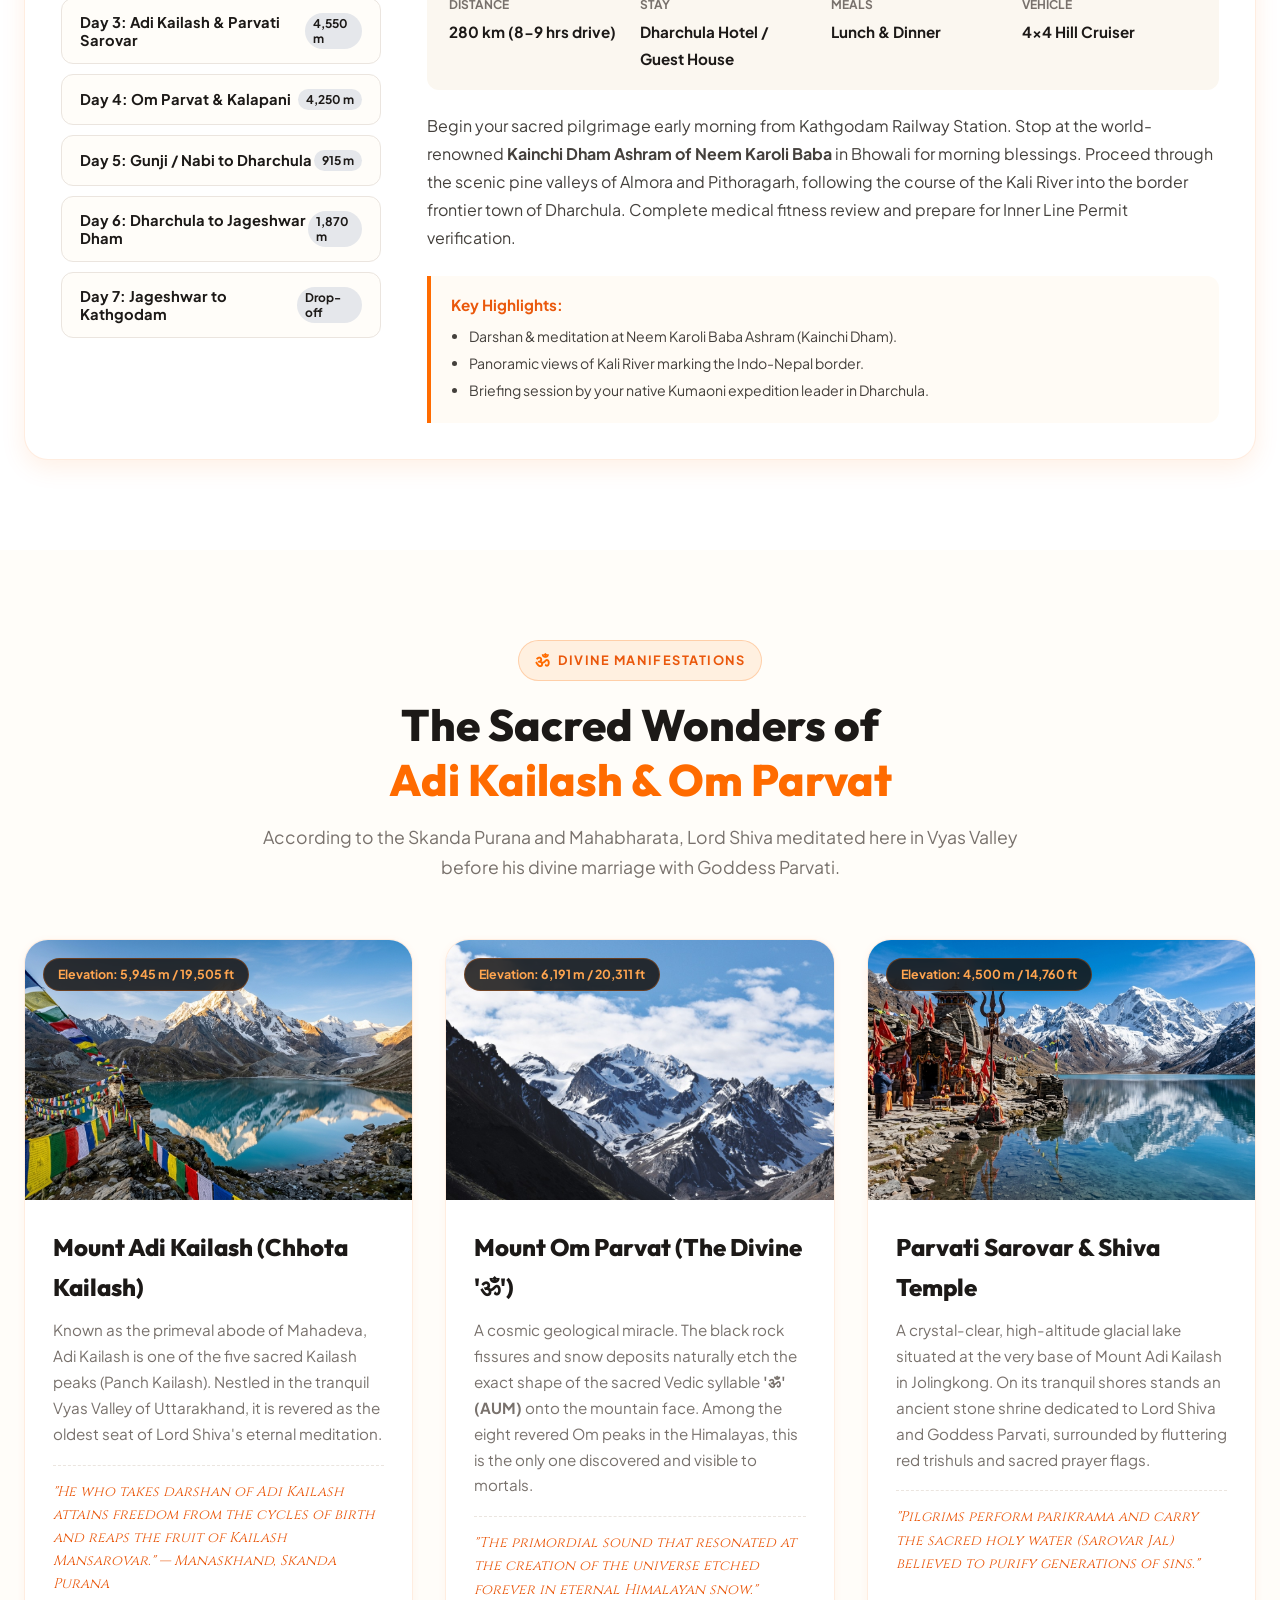
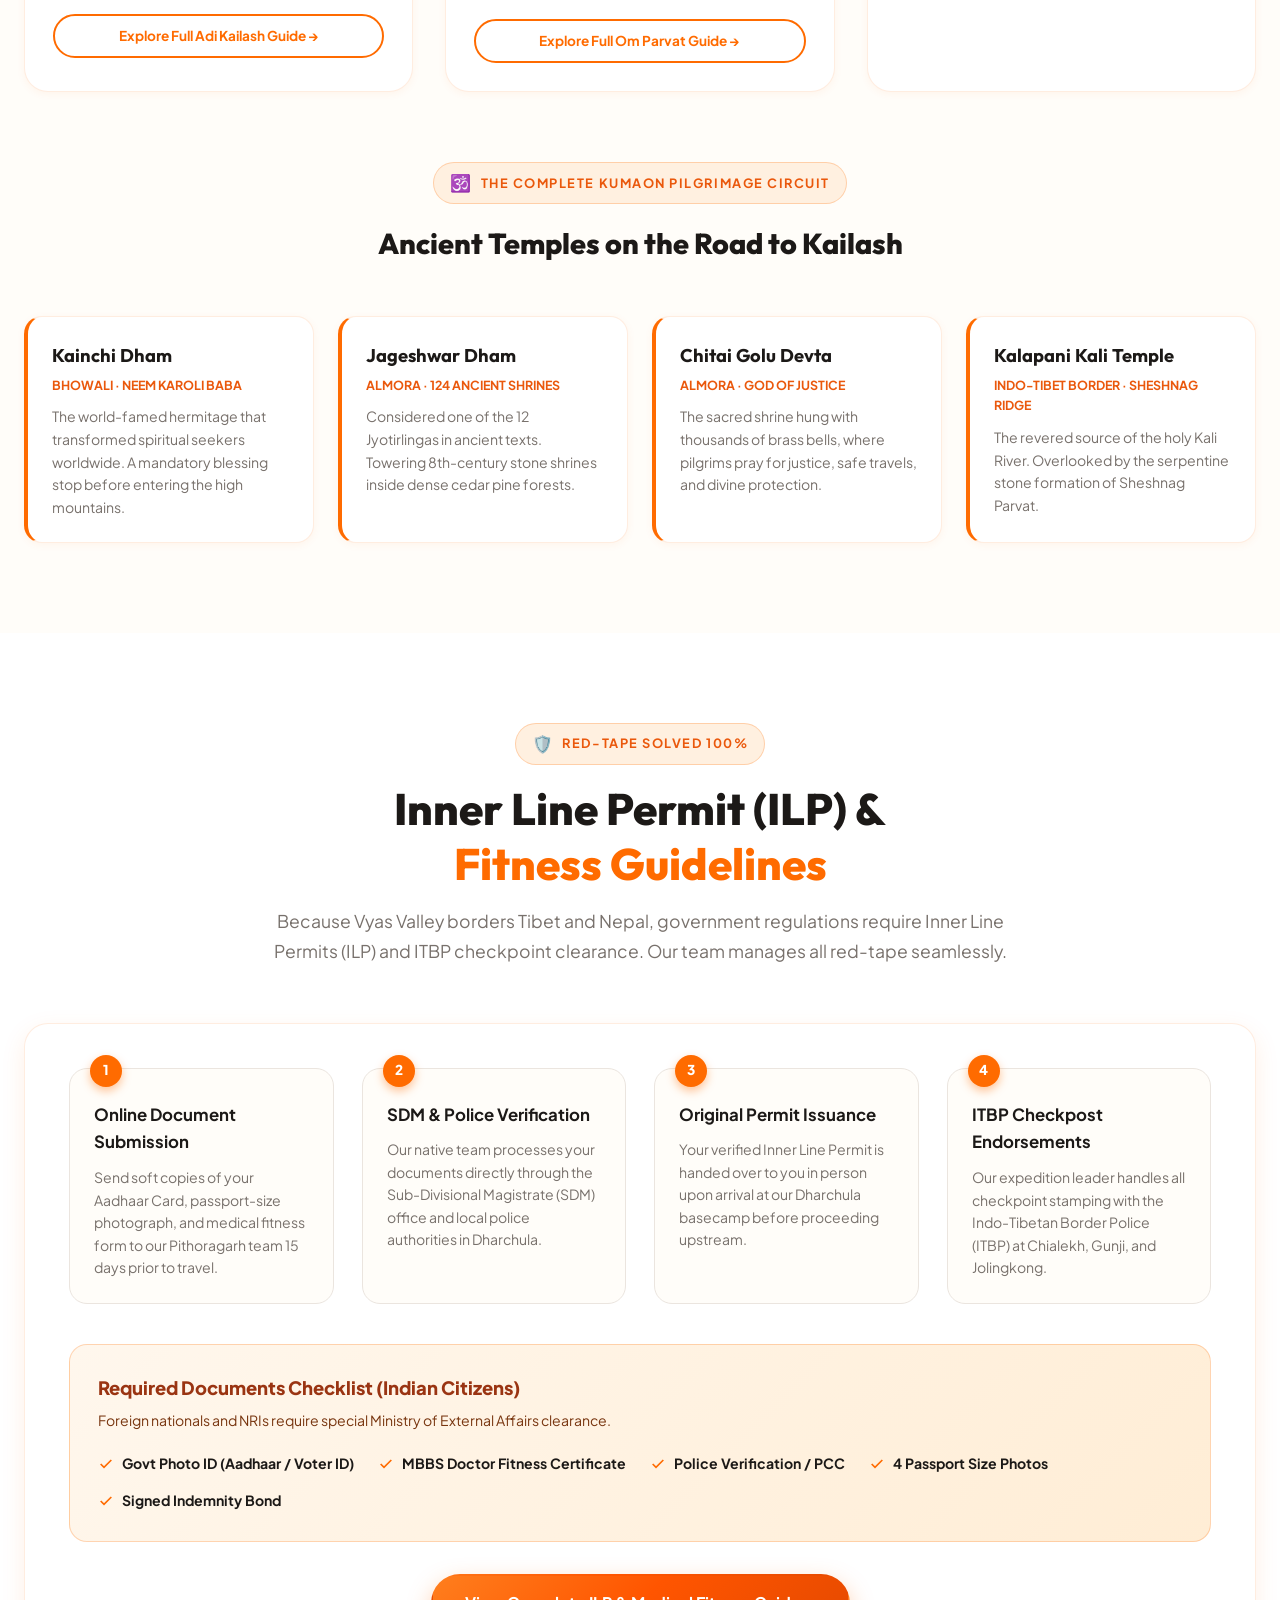
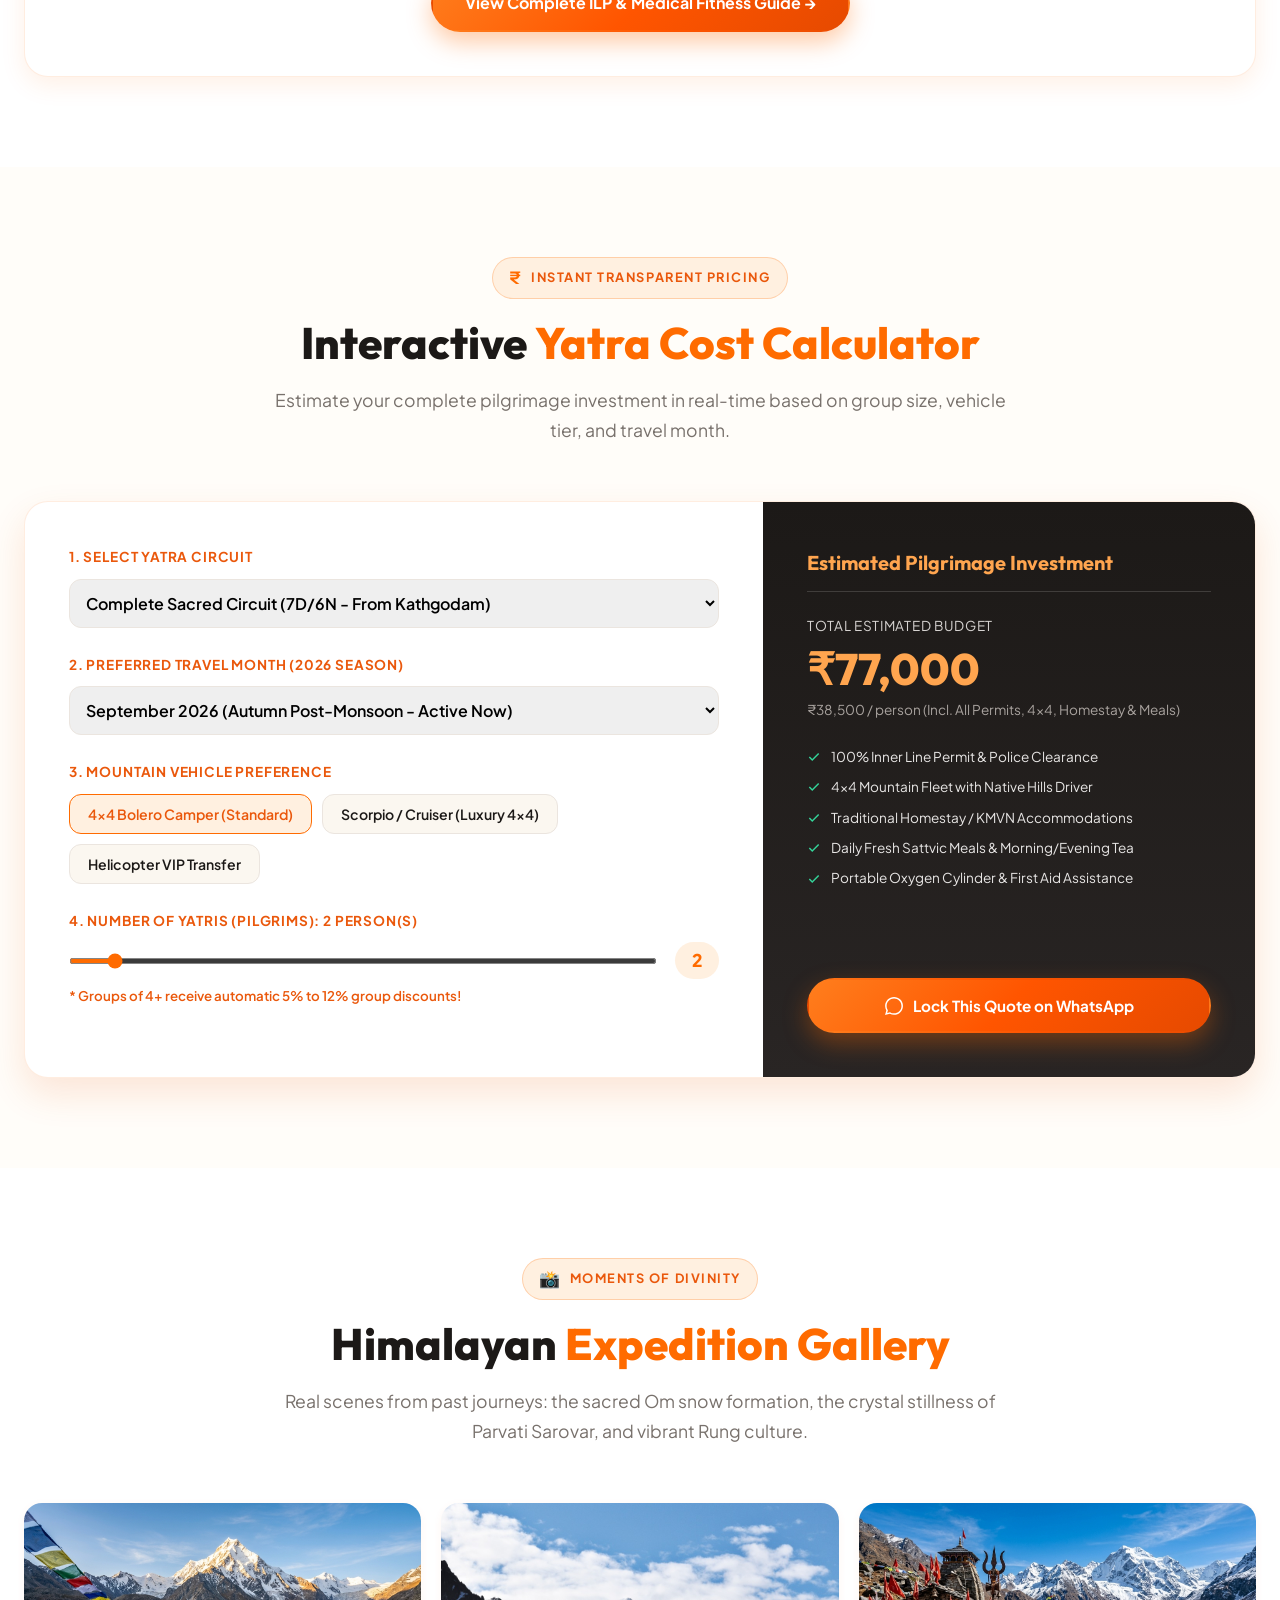
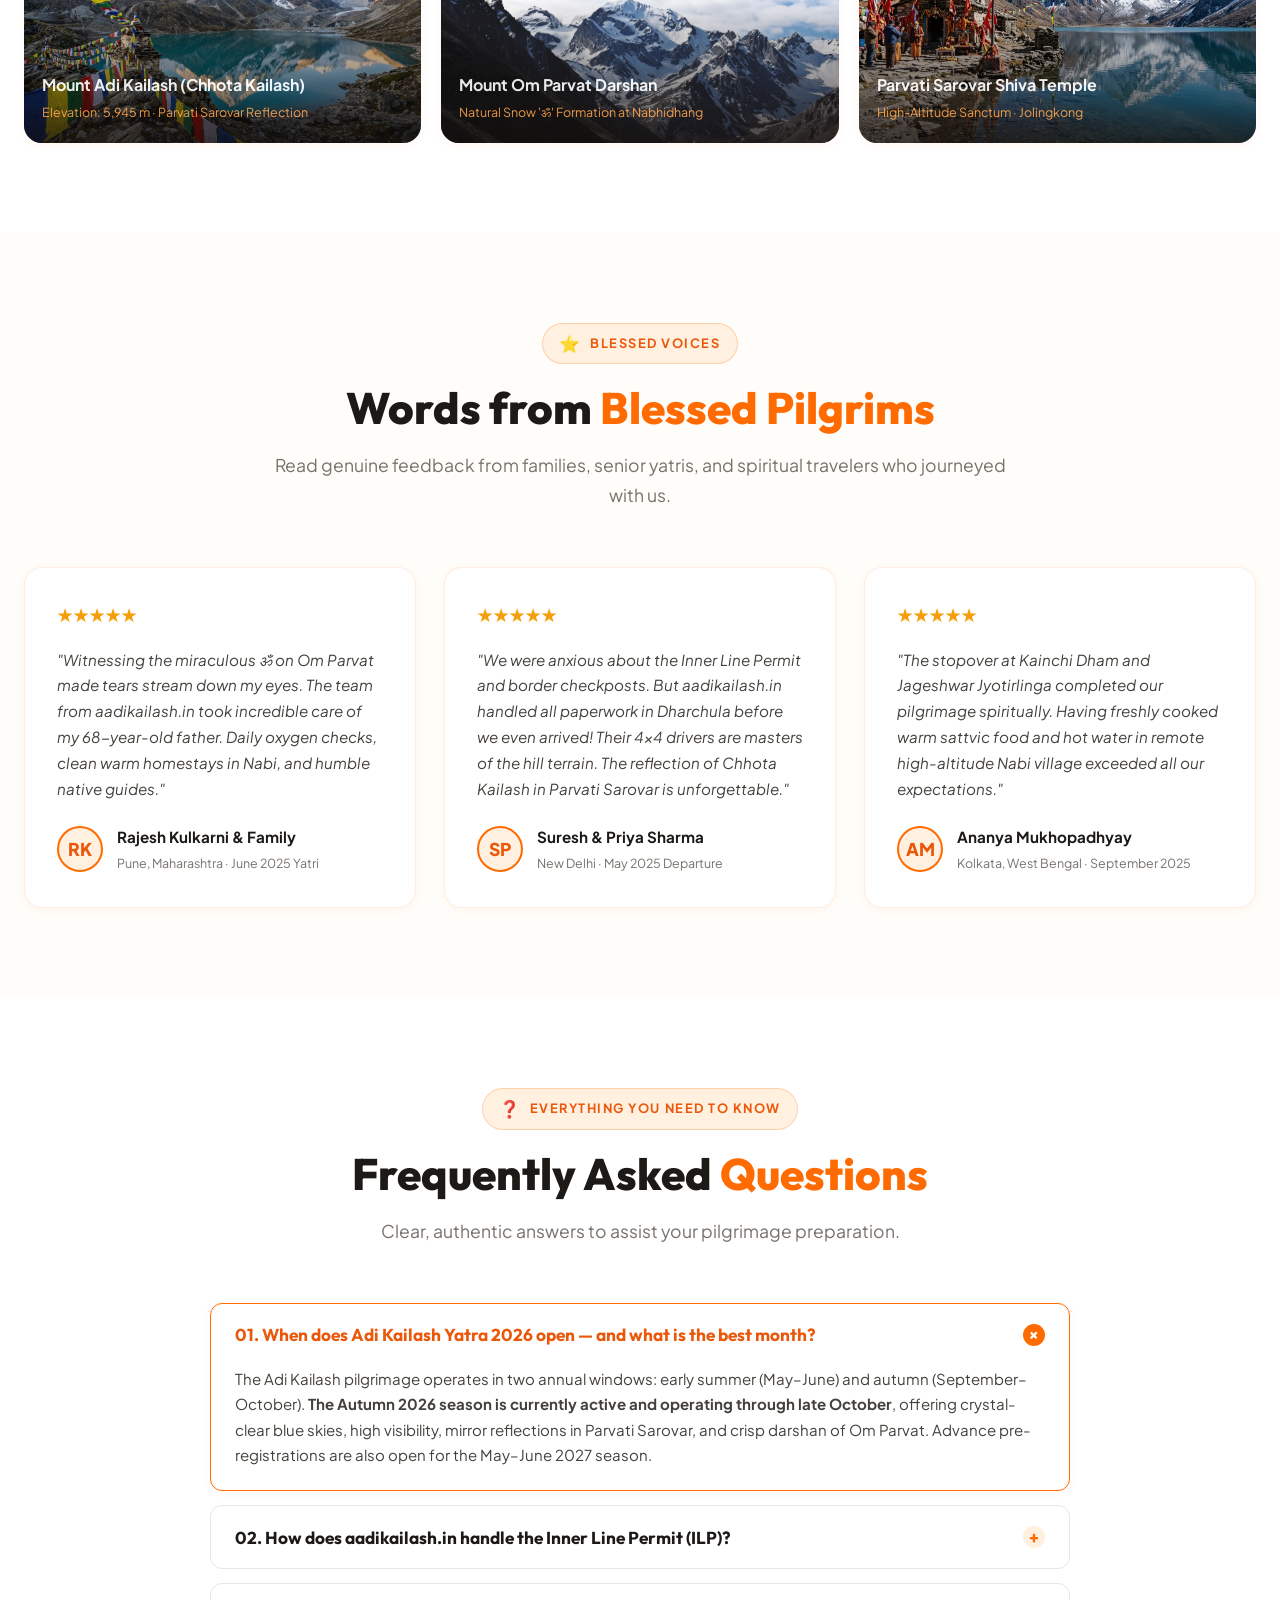
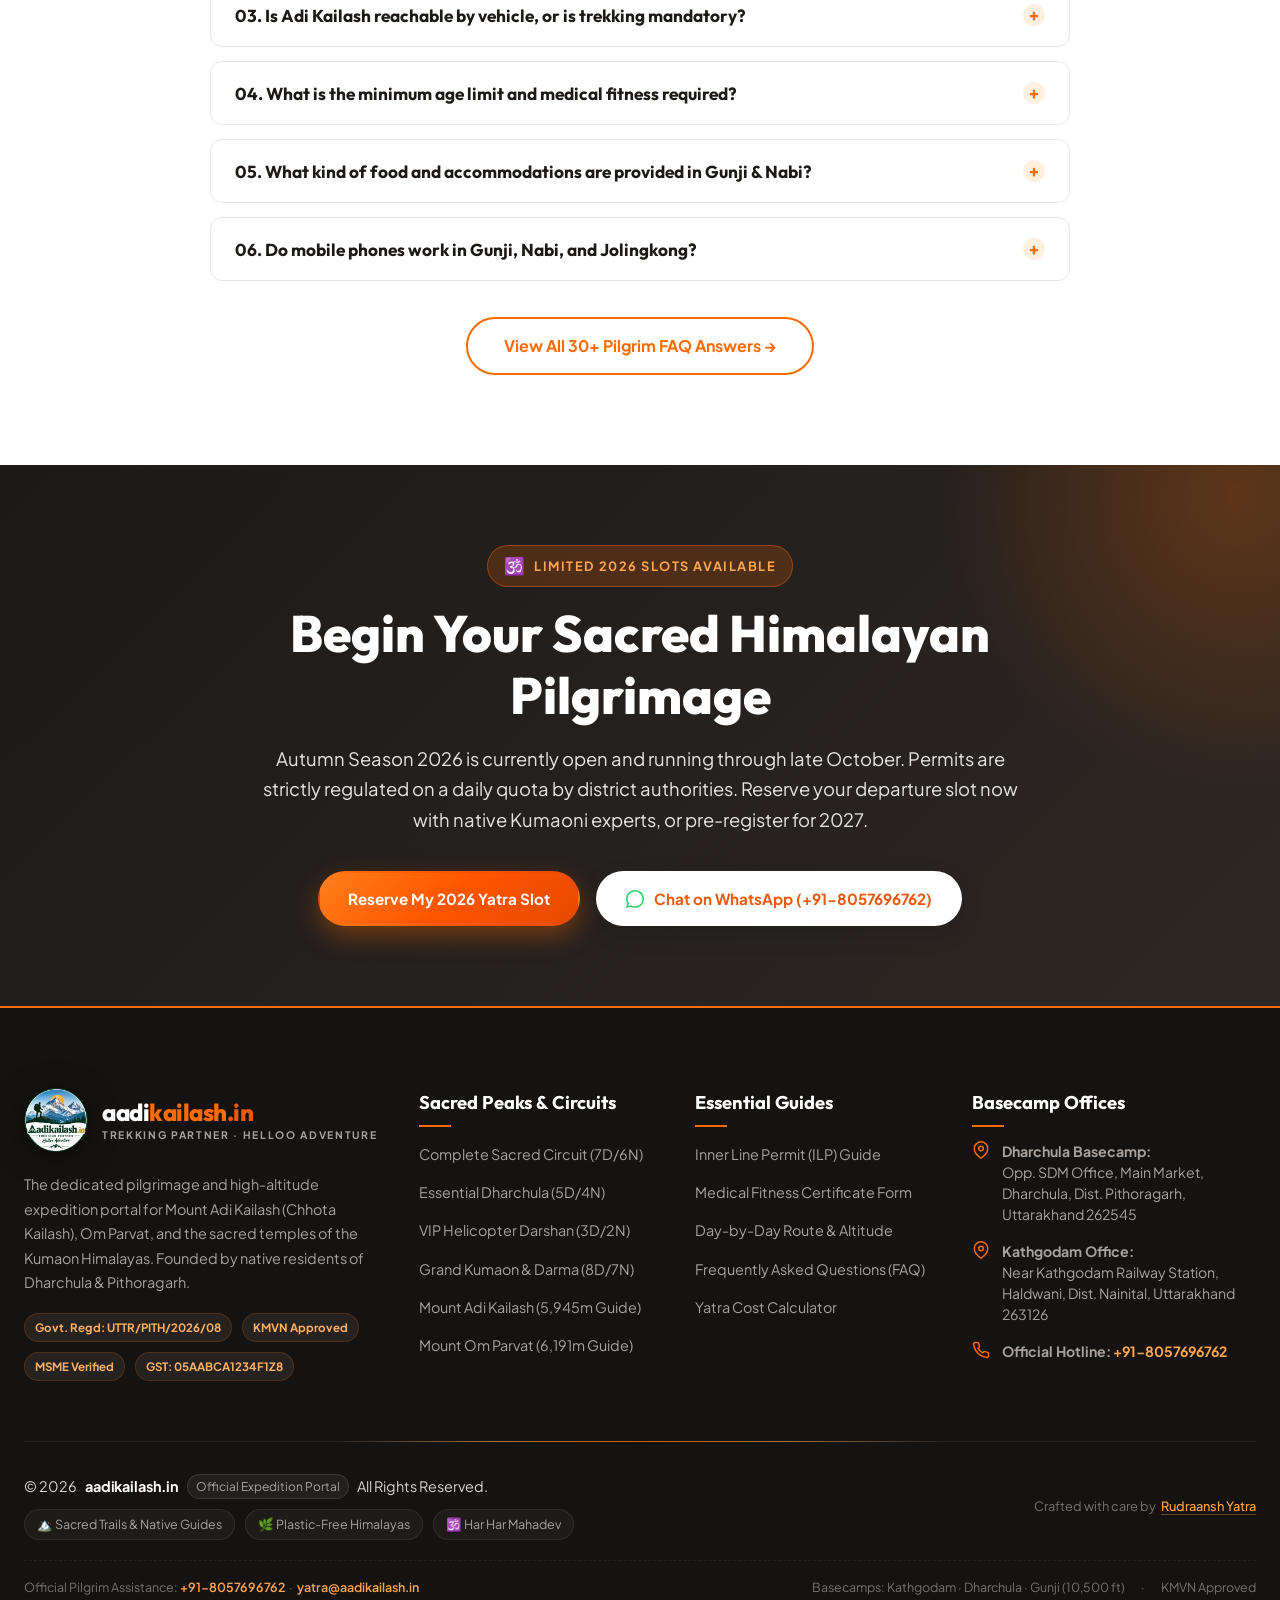
==== commit 06e59dc9: "Update Om Parvat photo across entire website and cover picture" ====
--- a/index.html
+++ b/index.html
@@ -6,6 +6,7 @@
   <title>Adi Kailash & Om Parvat Yatra 2026 | aadikailash.in - Official Kumaon Expeditions</title>
   <meta name="description" content="Official pilgrimage portal for Adi Kailash (Chhota Kailash) and Om Parvat Yatra 2026. Native Kumaoni guides, 100% Inner Line Permit (ILP) assistance, KMVN approved, 4x4 mountain vehicles & medical oxygen support.">
   <meta name="keywords" content="Adi Kailash Yatra 2026, Om Parvat Yatra, Chhota Kailash, Parvati Sarovar, Jolingkong, Nabhidhang, Gunji Village, Dharchula, Kainchi Dham, Uttarakhand Tourism, aadikailash.in">
+  <meta name="google-site-verification" content="rb7ubj0mIKYfdZCbX3_VClW4iyxsqN0fu6nXvZNFNHE">
   
   <!-- Open Graph / Social Meta -->
   <meta property="og:title" content="Adi Kailash & Om Parvat Yatra 2026 | aadikailash.in">
@@ -505,7 +506,7 @@
         <div class="package-card" data-category="road">
           <div class="package-img-wrap">
             <a href="package-essential.html" aria-label="View Adi Kailash & Om Parvat Essential Details">
-              <img src="assets/images/om-parvat.jpg" alt="Mount Om Parvat with Sacred OM">
+              <img src="assets/images/om-parvat-cover.jpg" alt="Mount Om Parvat with Sacred OM">
             </a>
             <span class="package-duration-pill">5 Days / 4 Nights</span>
           </div>
@@ -1021,7 +1022,7 @@
         <!-- Site 2: Om Parvat -->
         <div class="sacred-card">
           <div class="sacred-img-box">
-            <img src="assets/images/om-parvat.jpg" alt="Om Parvat Natural OM Symbol">
+            <img src="assets/images/om-parvat-cover.jpg" alt="Om Parvat Natural OM Symbol">
             <span class="sacred-alt-pill">Elevation: 6,191 m / 20,311 ft</span>
           </div>
           <div class="sacred-card-content">
@@ -1329,7 +1330,7 @@
         </div>
 
         <div class="gallery-item">
-          <img src="assets/images/om-parvat.jpg" alt="Natural OM symbol on Om Parvat">
+          <img src="assets/images/om-parvat-cover.jpg" alt="Natural OM symbol on Om Parvat">
           <div class="gallery-item-overlay">
             <div class="gallery-item-text">
               <strong>Mount Om Parvat Darshan</strong>
--- a/style.css
+++ b/style.css
@@ -2899,7 +2899,7 @@
 }
 
 .subpage-hero-om {
-  background-image: var(--dark-hero-overlay), url('assets/images/om-parvat.jpg');
+  background-image: var(--dark-hero-overlay), url('assets/images/om-parvat-cover.jpg');
 }
 
 .breadcrumb {
@@ -3171,7 +3171,7 @@
 }
 
 .subpage-hero-essential {
-  background-image: var(--dark-hero-overlay), url('assets/images/om-parvat.jpg');
+  background-image: var(--dark-hero-overlay), url('assets/images/om-parvat-cover.jpg');
 }
 
 .subpage-hero-helicopter {
